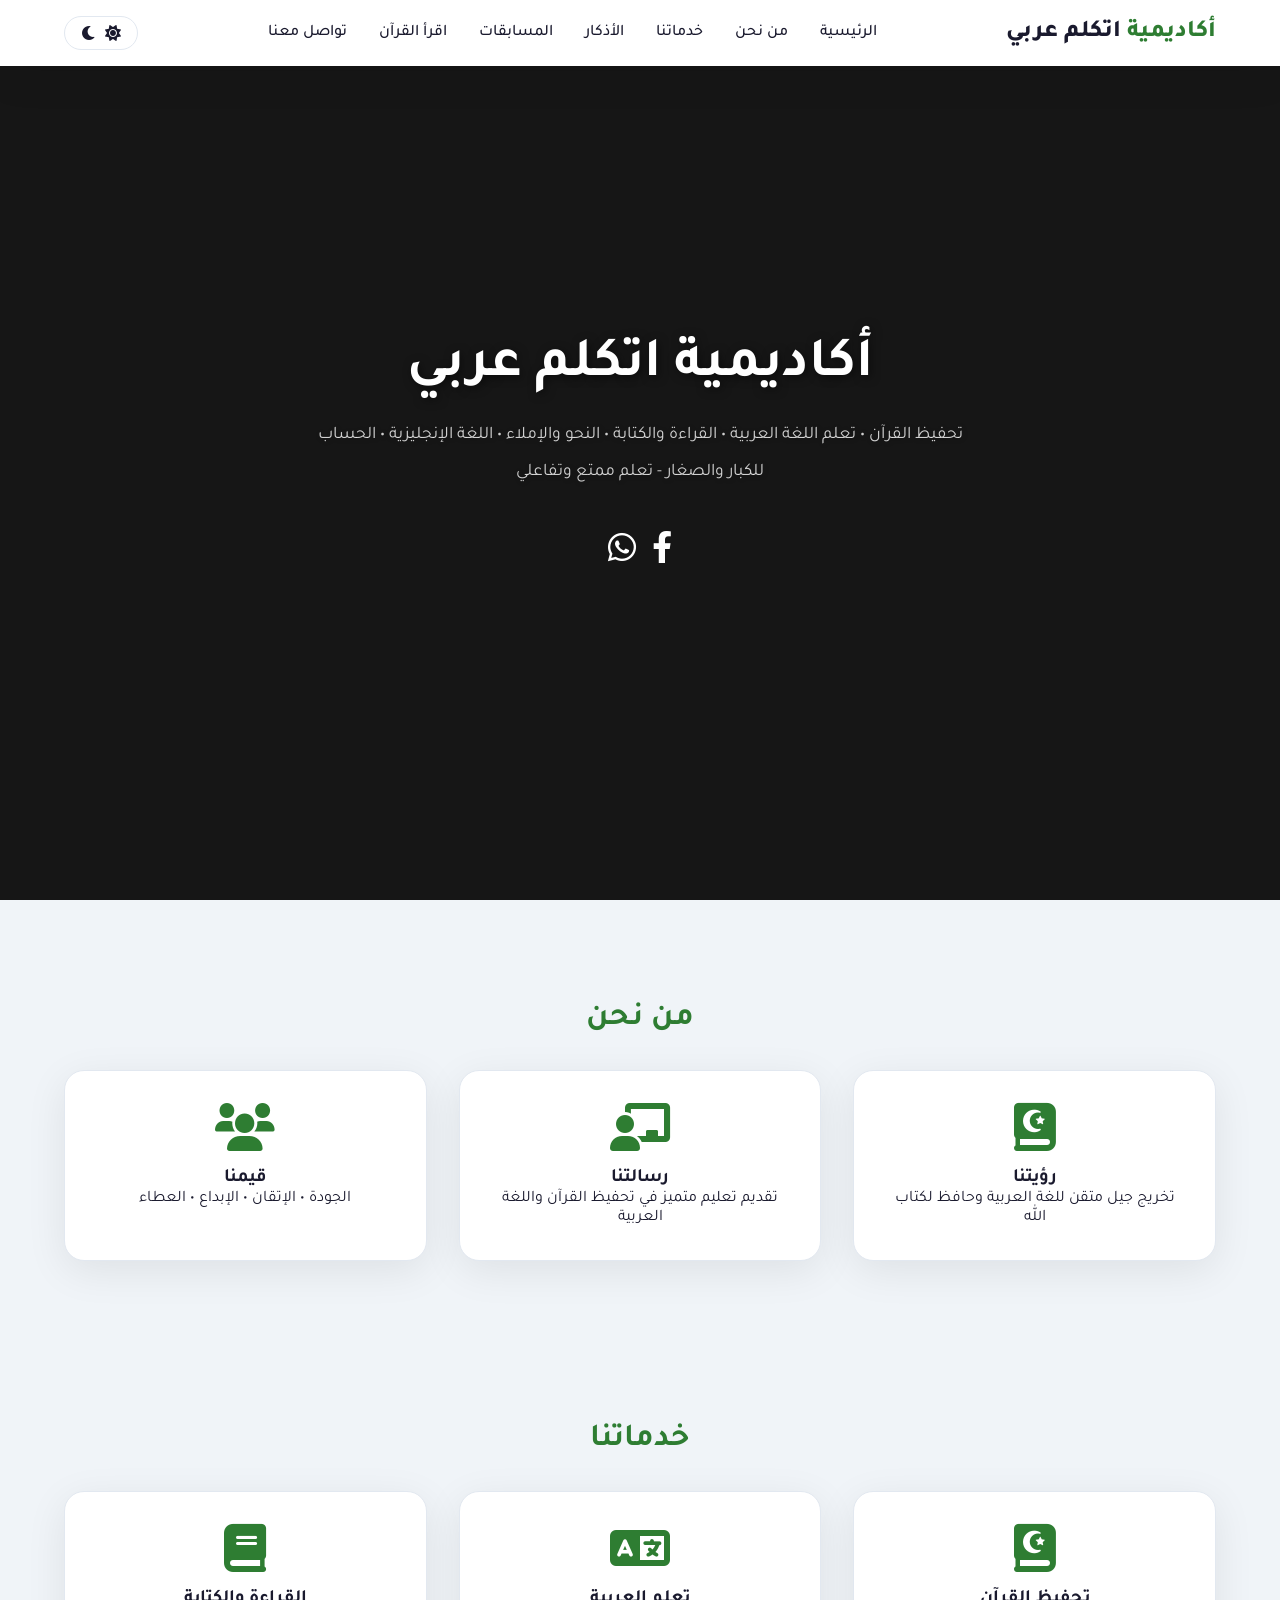
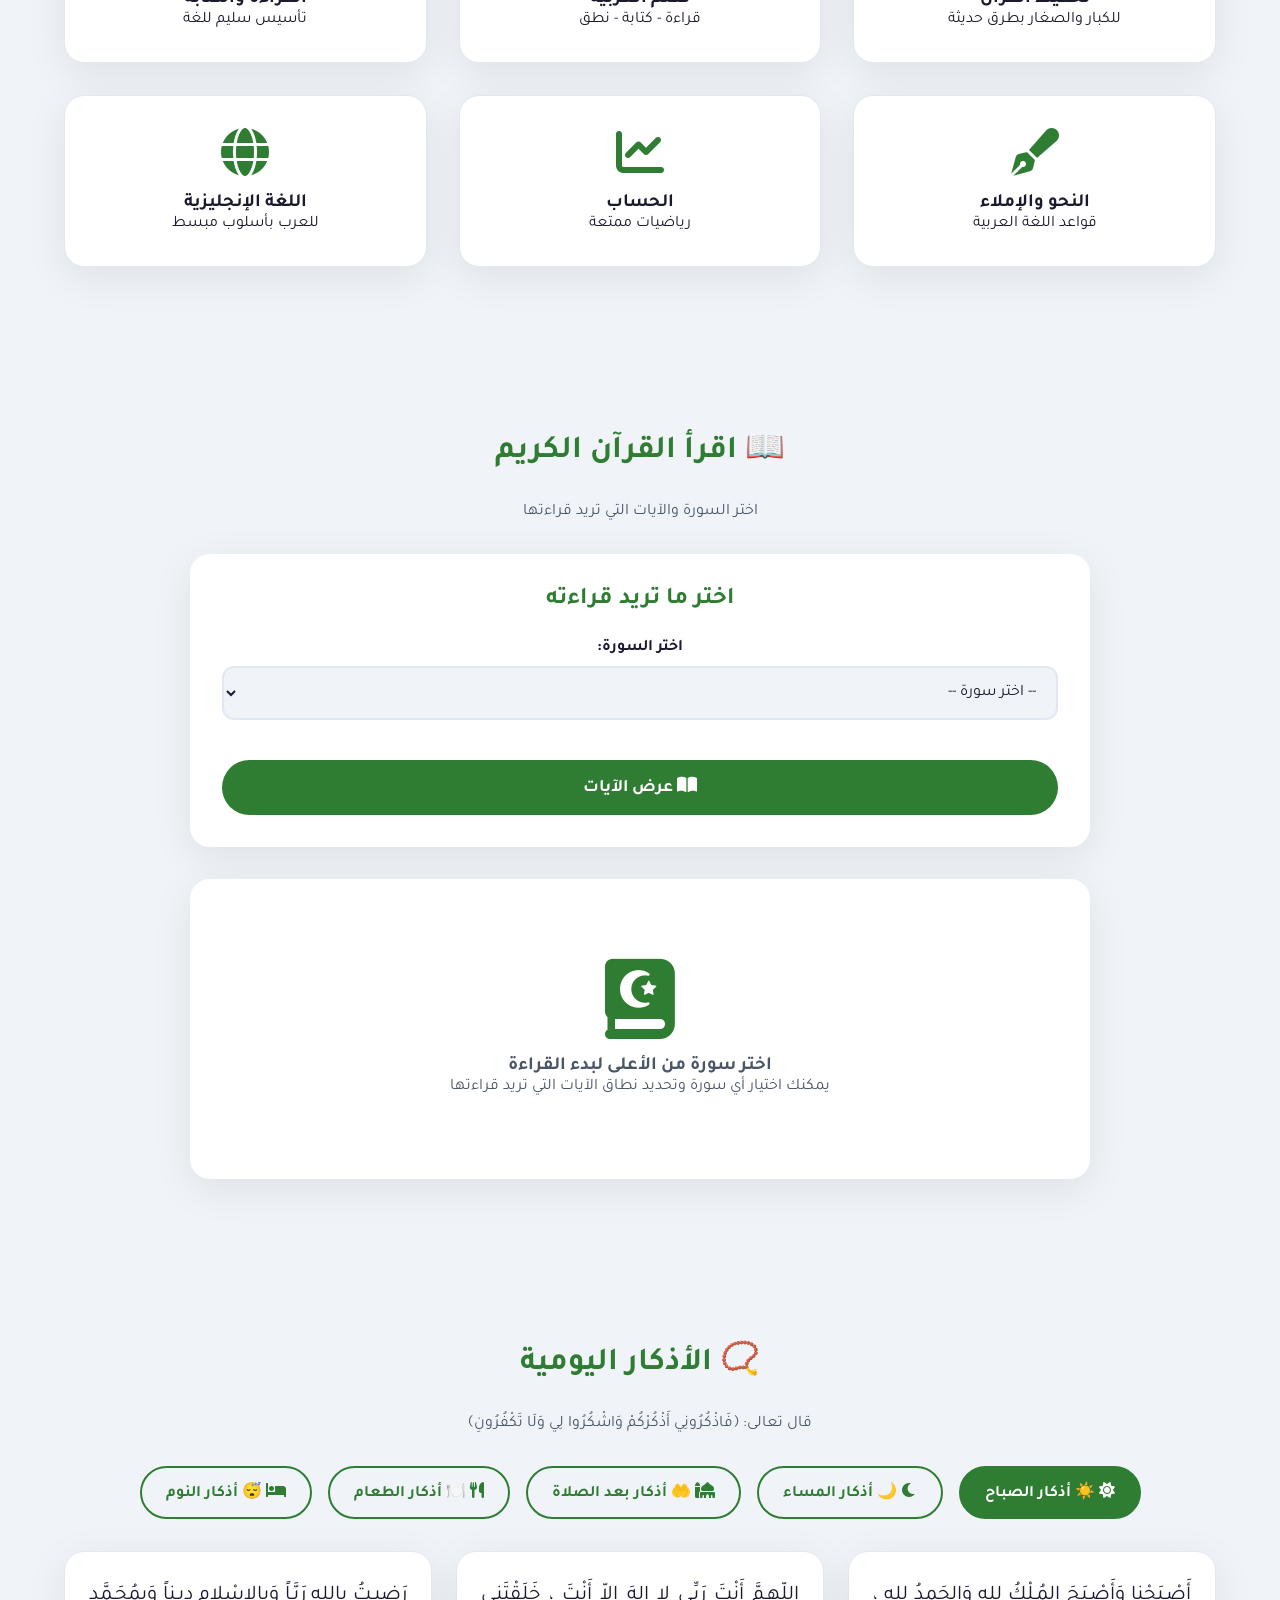
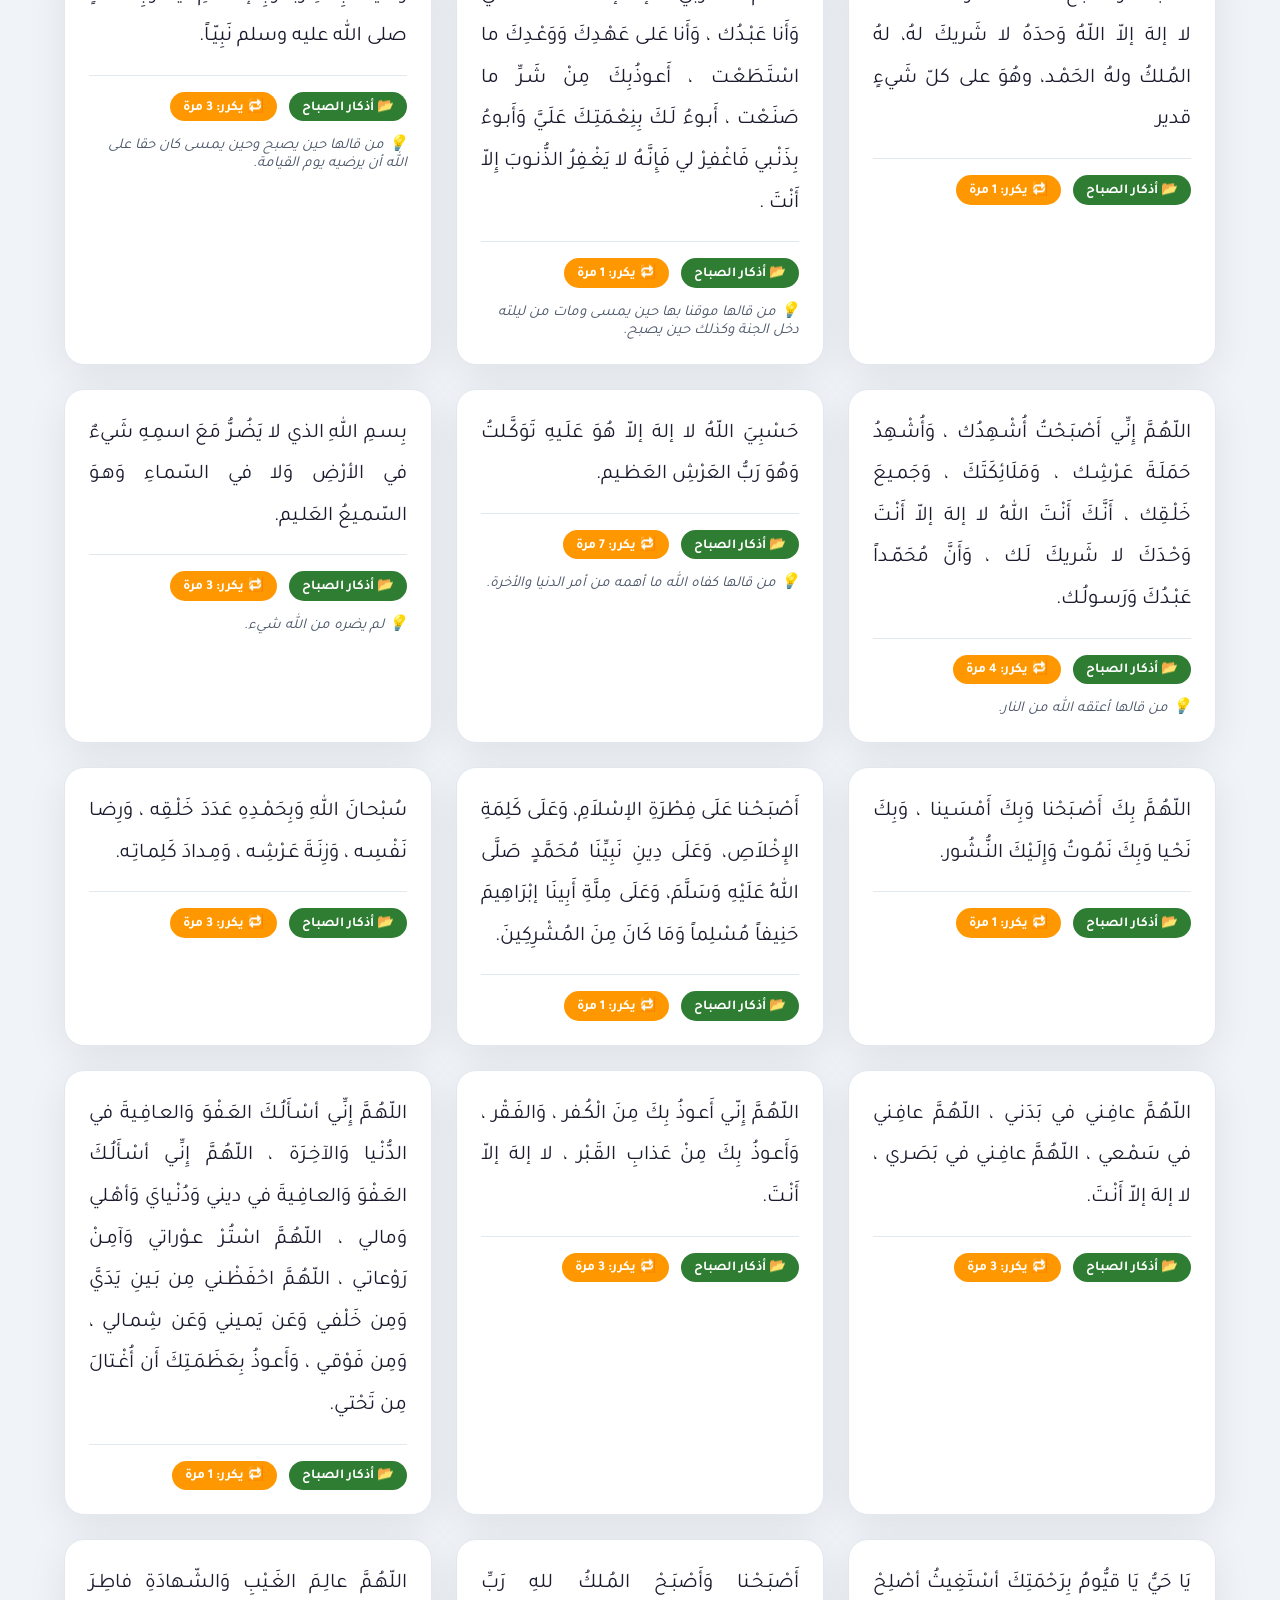
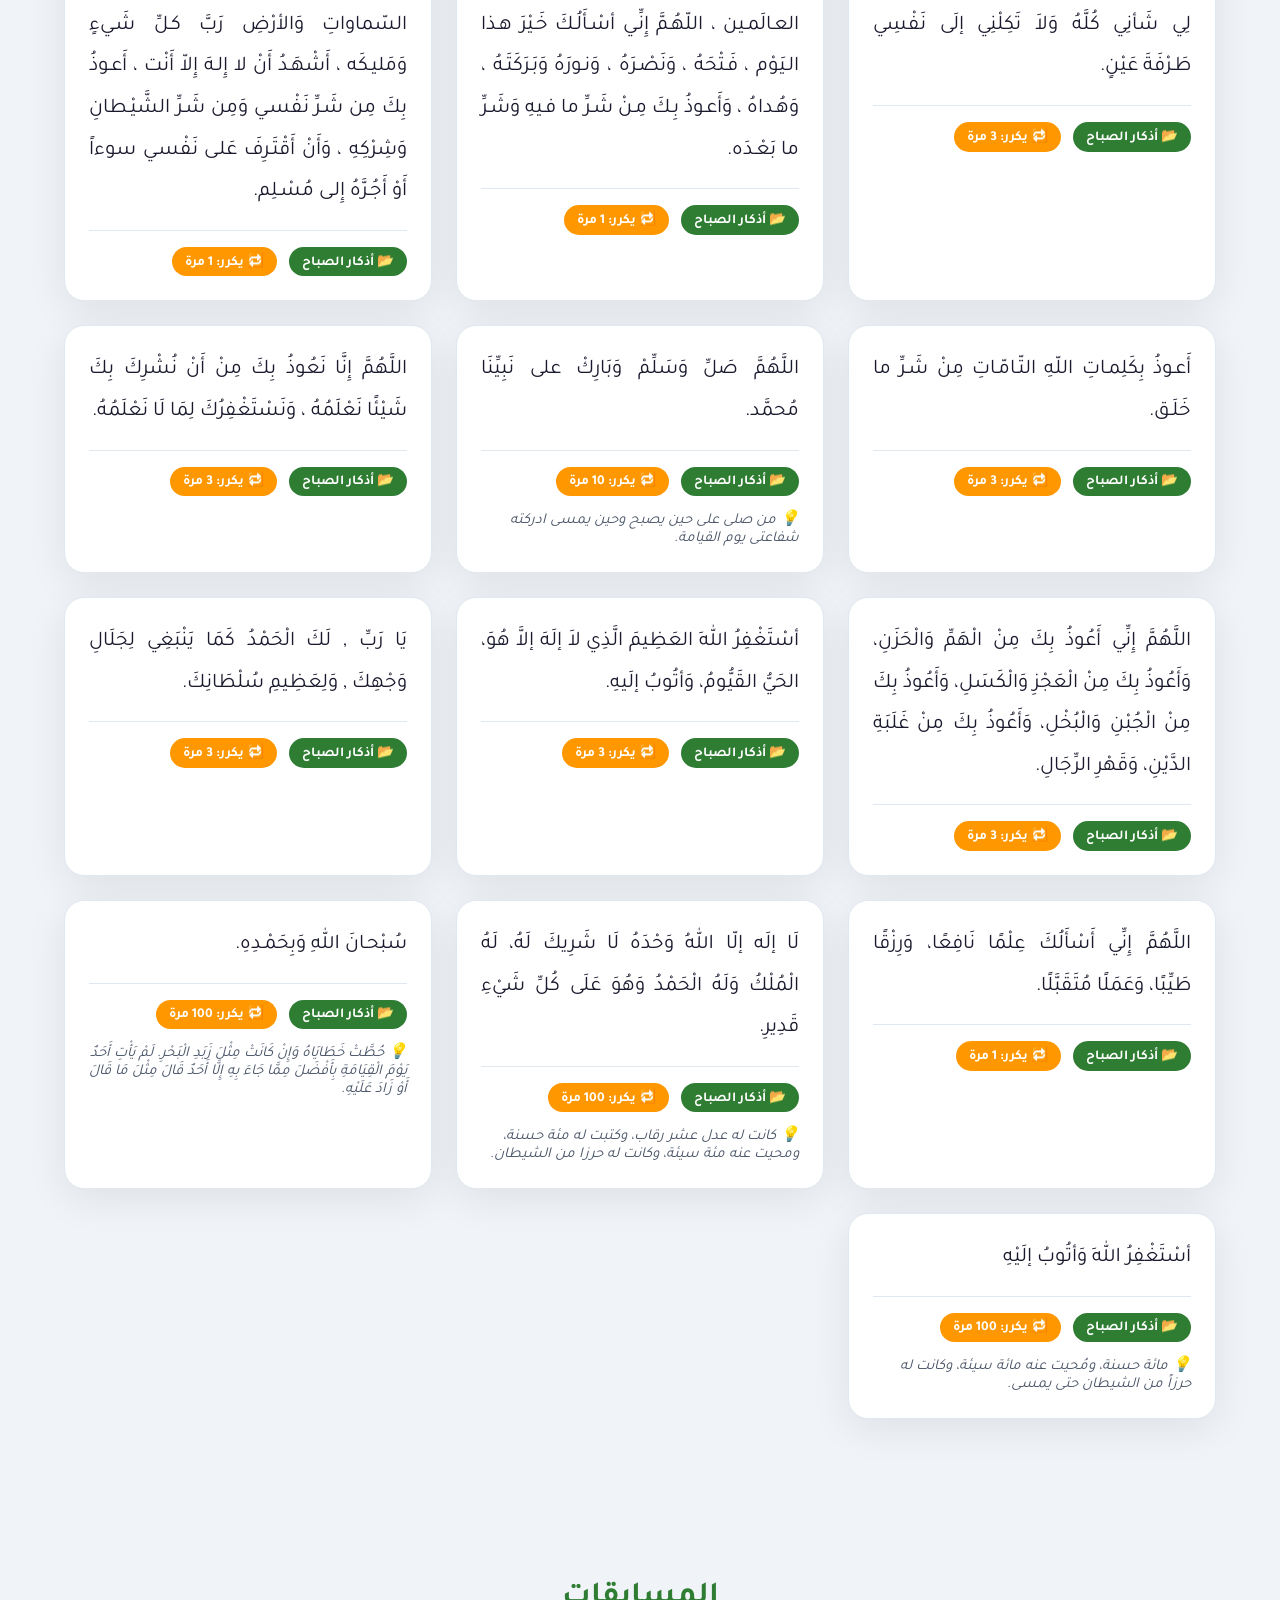
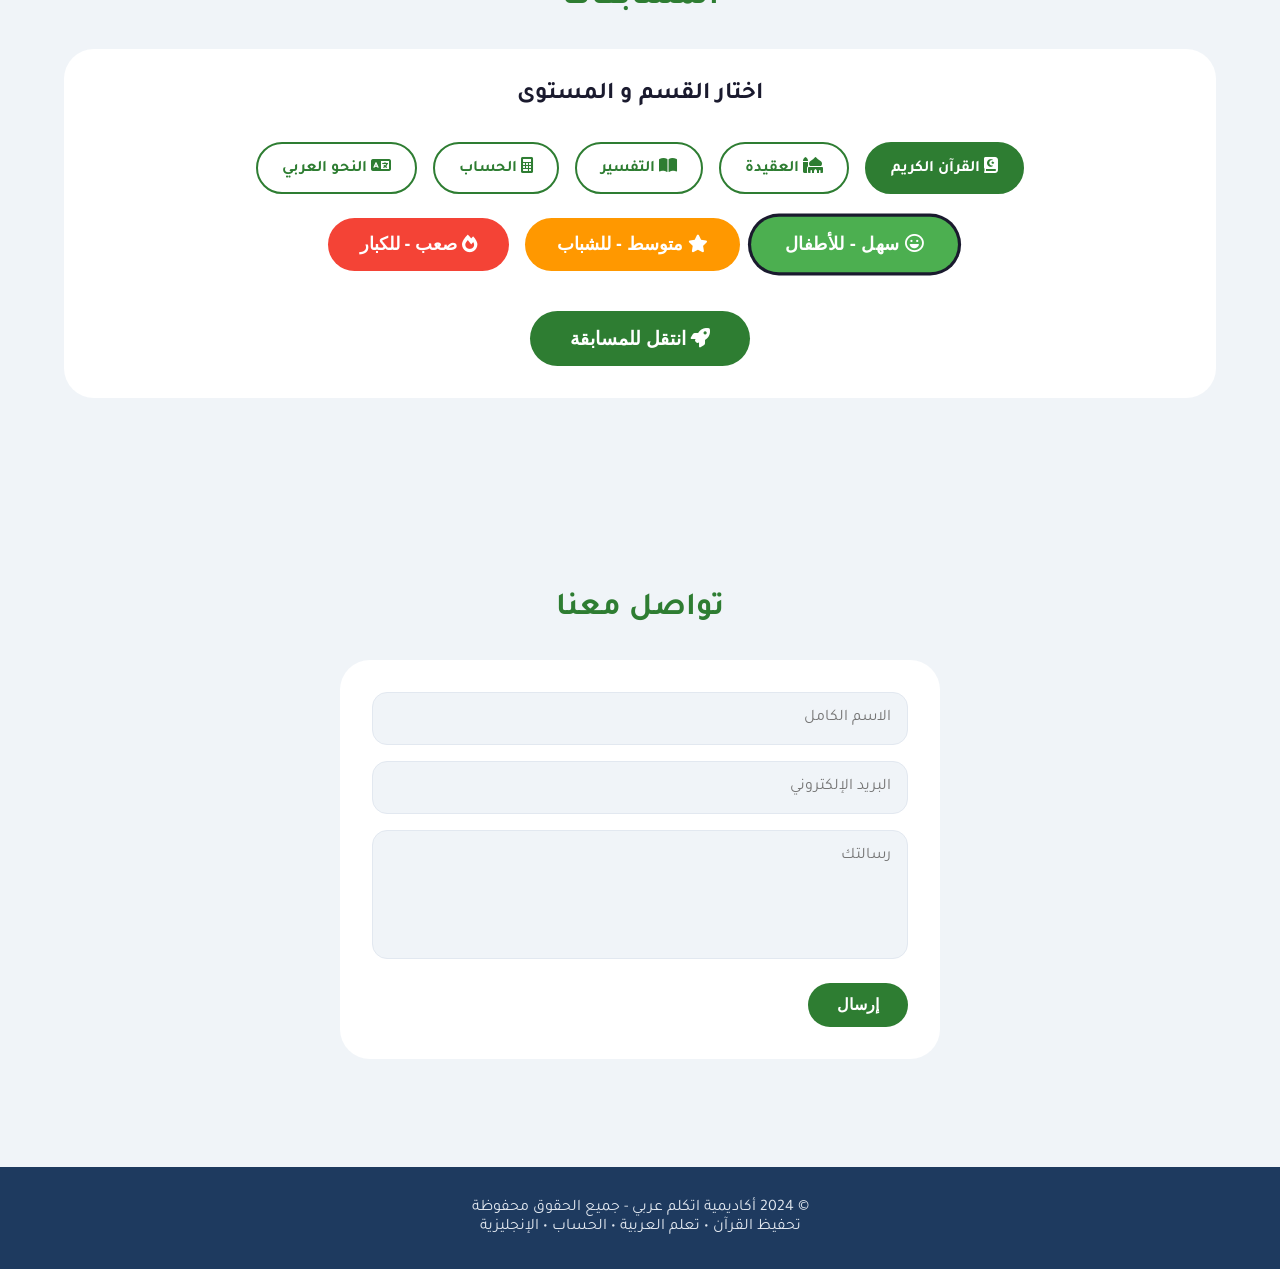
==== index.html @ 28dcf9c2 "new feature in qustions" ====
<!doctype html>
<html lang="ar" dir="rtl">
  <head>
    <meta charset="UTF-8" />
    <meta
      name="viewport"
      content="width=device-width, initial-scale=1.0, viewport-fit=cover"
    />
    <title>أكاديمية اتكلم عربي | تحفيظ القرآن وتعليم اللغة العربية</title>
    <link
      rel="icon"
      type="image/svg+xml"
      href="data:image/svg+xml,%3Csvg xmlns='http://www.w3.org/2000/svg' viewBox='0 0 100 100'%3E%3Crect width='100' height='100' fill='%23FFFFFF'/%3E%3Ctext x='50' y='45' font-family='Arial' font-size='28' fill='%23333' text-anchor='middle' font-weight='bold'%3Eاتكلم%3C/text%3E%3Ctext x='50' y='75' font-family='Arial' font-size='30' fill='%232E7D32' text-anchor='middle' font-weight='bold'%3Eعربي%3C/text%3E%3C/svg%3E"
    />
    <link
      href="https://fonts.googleapis.com/css2?family=Tajawal:wght@300;400;500;700;800&display=swap"
      rel="stylesheet"
    />
    <link
      rel="stylesheet"
      href="https://cdnjs.cloudflare.com/ajax/libs/font-awesome/6.0.0-beta3/css/all.min.css"
    />
    <link rel="stylesheet" href="style.css" />
   
  </head>
  <body class="light-mode">
    <nav class="navbar">
      <div class="nav-container">
        <div class="logo">أكاديمية <span>اتكلم عربي</span></div>
        <div class="menu-icon" id="menuIcon">
          <i class="fas fa-bars"></i>
        </div>
        <ul class="nav-links" id="navLinks">
          <li><a href="#home">الرئيسية</a></li>
          <li><a href="#about">من نحن</a></li>
          <li><a href="#services">خدماتنا</a></li>
          <li><a href="#azkar">الأذكار</a></li>
          <li><a href="#quiz">المسابقات</a></li>
          <li><a href="#quran">اقرأ القرآن</a></li>
          <li><a href="#contact">تواصل معنا</a></li>
        </ul>
        <div class="theme-toggle" id="themeToggle">
          <i class="fas fa-sun"></i>
          <i class="fas fa-moon"></i>
        </div>
      </div>
    </nav>

    <section id="home" class="hero">

      <div class="video-background">
    <video autoplay muted loop playsinline id="heroVideo">
      <source src="quran2.mp4" type="video/mp4" />

    </video>
    <!-- طبقة شفافة فوق الفيديو -->
    <div class="video-overlay"></div>
  </div>
      <div class="hero-content">
        <h1>أكاديمية اتكلم عربي</h1>
        <p class="sub-text">
          تحفيظ القرآن • تعلم اللغة العربية • القراءة والكتابة • النحو والإملاء
          • اللغة الإنجليزية • الحساب
        </p>
        <p style="margin-top: 1rem" class="sub-text">
          للكبار والصغار - تعلم ممتع وتفاعلي
        </p>
        <div class="soc">
          <a href="https://www.facebook.com/SpeakArabicAcademy" target="_blank"
            class="sub-text"><i class="fab fa-facebook-f sub-text"></i
          ></a>
          <a href="https://iwtsp.com/201065110667" target="_blank"
           class="sub-text"><i class="fa-brands fa-whatsapp sub-text"></i></a>
          
        </div>
      </div>
    </section>

    <section id="about">
      <h2 class="section-title">من نحن</h2>
      <div class="about-grid">
        <div class="service-card">
          <i class="fas fa-quran"></i>
          <h3>رؤيتنا</h3>
          <p>تخريج جيل متقن للغة العربية وحافظ لكتاب الله</p>
        </div>
        <div class="service-card">
          <i class="fas fa-chalkboard-user"></i>
          <h3>رسالتنا</h3>
          <p>تقديم تعليم متميز في تحفيظ القرآن واللغة العربية</p>
        </div>
        <div class="service-card">
          <i class="fas fa-users"></i>
          <h3>قيمنا</h3>
          <p>الجودة • الإتقان • الإبداع • العطاء</p>
        </div>
      </div>
    </section>

    <section id="services">
      <h2 class="section-title">خدماتنا</h2>
      <div class="services-grid">
        <div class="service-card">
          <i class="fas fa-quran"></i>
          <h3>تحفيظ القرآن</h3>
          <p>للكبار والصغار بطرق حديثة</p>
        </div>
        <div class="service-card">
          <i class="fas fa-language"></i>
          <h3>تعلم العربية</h3>
          <p>قراءة - كتابة - نطق</p>
        </div>
        <div class="service-card">
          <i class="fas fa-book"></i>
          <h3>القراءة والكتابة</h3>
          <p>تأسيس سليم للغة</p>
        </div>
        <div class="service-card">
          <i class="fas fa-pen-fancy"></i>
          <h3>النحو والإملاء</h3>
          <p>قواعد اللغة العربية</p>
        </div>
        <div class="service-card">
          <i class="fas fa-chart-line"></i>
          <h3>الحساب</h3>
          <p>رياضيات ممتعة</p>
        </div>
        <div class="service-card">
          <i class="fas fa-globe"></i>
          <h3>اللغة الإنجليزية</h3>
          <p>للعرب بأسلوب مبسط</p>
        </div>
      </div>
    </section>
    <!-- ========== قسم اقرأ القرآن ========== -->
<section id="quran">
  <h2 class="section-title">📖 اقرأ القرآن الكريم</h2>
  <p style="text-align: center; color: var(--text-secondary); margin-bottom: 2rem;">
    اختر السورة والآيات التي تريد قراءتها
  </p>
  
  <div class="quran-reader-container" id="quranReader">
    <!-- اختيار السورة -->
    <div class="surah-selector" id="surahSelector"></div>
    
    <!-- عرض الآيات -->
    <div class="quran-display" id="quranDisplay">
      <div class="quran-welcome">
        <i class="fas fa-quran" style="font-size: 5rem; color: #2e7d32; margin-bottom: 1rem;"></i>
        <h3>اختر سورة من الأعلى لبدء القراءة</h3>
        <p>يمكنك اختيار أي سورة وتحديد نطاق الآيات التي تريد قراءتها</p>
      </div>
    </div>
  </div>
</section>

    <!-- ========== قسم الأذكار الجديد ========== -->
    <section id="azkar">
      <h2 class="section-title">📿 الأذكار اليومية</h2>
      <p
        style="
          text-align: center;
          color: var(--text-secondary);
          margin-bottom: 2rem;
        "
      >
        قال تعالى: ﴿فَاذْكُرُونِي أَذْكُرْكُمْ وَاشْكُرُوا لِي وَلَا
        تَكْفُرُونِ﴾
      </p>

      <div class="azkar-categories" id="azkarCategories">
        <button class="azkar-category-btn active" data-category="dailyAdkar">
          ☀️ أذكار الصباح والمساء
        </button>
        <button class="azkar-category-btn" data-category="postSalaah">
          🤲 أذكار بعد الصلاة
        </button>
      </div>

      <div id="azkarLoading" class="azkar-loading">
        <i class="fas fa-spinner fa-spin"></i> جاري تحميل الأذكار...
      </div>
      <div id="azkarError" class="azkar-error" style="display: none"></div>
      <div class="azkar-grid" id="azkarContainer"></div>
    </section>

    <section id="quiz">
      <h2 class="section-title">المسابقات</h2>

      <!-- اختيار المستوى -->
      <div class="level-selector" id="levelSelector">
        <h3>اختار القسم و المستوى</h3>
        <div class="level-buttons">
          <button class="level-btn easy active" data-level="easy">
            <i class="fa-regular fa-face-laugh"></i> سهل - للأطفال
          </button>
          <button class="level-btn medium" data-level="medium">
            <i class="fa-solid fa-star"></i> متوسط - للشباب
          </button>
          <button class="level-btn hard" data-level="hard">
            <i class="fa-solid fa-fire"></i> صعب - للكبار
          </button>
        </div>
        <button class="start-quiz-btn" id="startQuizBtn">
          <i class="fa-solid fa-rocket"></i> انتقل للمسابقة
        </button>
      </div>

      <!-- حاوية المسابقة -->
      <div class="quiz-container" id="quizContainer">
        <div class="quiz-header">
          <h3 id="quizTitle">مسابقة القرآن الكريم</h3>
        </div>
        <div class="progress-bar">
          <div class="progress-fill" id="quizProgress"></div>
        </div>
        <div id="quizQuestion" class="question-text"></div>
        <div class="options" id="quizOptions"></div>
        <div class="quiz-footer">
          <span id="quizCounter">السؤال 1 / 10</span>
          <button class="btn" id="quizNext">التالي</button>
        </div>
        <div id="quizResult" class="result"></div>
        <button
          class="btn"
          id="quizReset"
          style="background: #666; margin-top: 1rem"
        >
          <i class="fa-solid fa-arrow-rotate-left"></i> إعادة المسابقة
        </button>
        <button
          class="btn"
          id="backToLevels"
          style="background: #2196f3; margin-top: 1rem; margin-right: 1rem"
        >
          <i class="fa-solid fa-code-compare"></i> الرئيسية  
        </button>
      </div>
    </section>

    <section id="contact">
      <h2 class="section-title">تواصل معنا</h2>
      <div class="contact-form">
        <form id="contactForm">
          <div class="form-group">
            <input type="text" placeholder="الاسم الكامل" required />
          </div>
          <div class="form-group">
            <input type="email" placeholder="البريد الإلكتروني" required />
          </div>
          <div class="form-group">
            <textarea rows="5" placeholder="رسالتك"></textarea>
          </div>
          <button type="submit" class="btn">إرسال</button>
        </form>
      </div>
    </section>

    <footer>
      <p>© 2024 أكاديمية اتكلم عربي - جميع الحقوق محفوظة</p>
      <p>تحفيظ القرآن • تعلم العربية • الحساب • الإنجليزية</p>
    </footer>
    <script src="azkar-data.js"></script>
    <script src="aqeeda-quiz.js"></script>
    <script src="tafseer-quiz.js"></script>
    <script src="quran-reader.js"></script>
    <script src="math-quiz.js"></script>
    <script src="arabic-quiz.js"></script>
    <script src="quiz.js"></script>
    
    
  </body>
</html>
---- style.css ----
* {
  margin: 0;
  padding: 0;
  box-sizing: border-box;
}

body {
  font-family: "Tajawal", sans-serif;
  transition: all 0.3s ease;
  direction: rtl;
}

body.light-mode {
  --bg-primary: #f0f4f8;
  --bg-secondary: #ffffff;
  --text-primary: #1a1a2e;
  --text-secondary: #4a5568;
  --card-bg: #ffffff;
  --border-color: #e2e8f0;
  --shadow: 0 10px 40px rgba(0, 0, 0, 0.08);
  --nav-bg: #ffffff;
  --footer-bg: #1e3a5f;
  --footer-text: #e2e8f0;
}

body.dark-mode {
  --bg-primary: #0f172a;
  --bg-secondary: #1e293b;
  --text-primary: #f1f5f9;
  --text-secondary: #94a3b8;
  --card-bg: #1e293b;
  --border-color: #334155;
  --shadow: 0 10px 40px rgba(0, 0, 0, 0.3);
  --nav-bg: #0f172a;
  --footer-bg: #020617;
  --footer-text: #94a3b8;
}

body {
  background: var(--bg-primary);
  color: var(--text-primary);
}

.navbar {
  background: var(--nav-bg);
  box-shadow: var(--shadow);
  position: fixed;
  width: 100%;
  top: 0;
  z-index: 1000;
  padding: 1rem 5%;
  transition: all 0.3s;
}

.nav-container {
  display: flex;
  justify-content: space-between;
  align-items: center;
  flex-wrap: wrap;
  max-width: 1400px;
  margin: 0 auto;
}

.logo {
  font-size: 1.5rem;
  font-weight: 800;
  color: #2e7d32;
}

.logo span {
  color: var(--text-primary);
}

.nav-links {
  display: flex;
  gap: 2rem;
  list-style: none;
}

.nav-links a {
  text-decoration: none;
  color: var(--text-primary);
  font-weight: 500;
  transition: 0.3s;
}

.nav-links a:hover {
  color: #2e7d32;
}

.theme-toggle {
  background: var(--card-bg);
  border: 1px solid var(--border-color);
  border-radius: 50px;
  padding: 0.5rem 1rem;
  cursor: pointer;
  display: flex;
  gap: 0.5rem;
}

.menu-icon {
  display: none;
  font-size: 1.5rem;
  cursor: pointer;
}

section {
  padding: 100px 5% 60px;
  max-width: 1400px;
  margin: 0 auto;
}




/* ========== HERO SECTION WITH VIDEO FULL WIDTH ========== */


#home.hero {
  position: relative;
  min-height: 100vh;
  height: 100vh;
  display: flex;
  align-items: center;
  justify-content: center;
  text-align: center;
  overflow: hidden;
  padding: 0;
  margin: 0;
  max-width: 100%;
  width: 100%;
  border-radius: 0;
}

section#home,
#home.hero,
#home {
  padding: 0 !important;
  max-width: 100% !important;
  margin: 0 !important;
  width: 100% !important;
}

/* حاوية الفيديو */
.video-background {
  position: absolute;
  top: 0;
  left: 0;
  width: 100%;
  height: 100%;
  z-index: 0;
}

.video-background video {
  position: absolute;
  top: 50%;
  left: 50%;
  min-width: 100%;
  min-height: 100%;
  width: auto;
  height: auto;
  transform: translate(-50%, -50%);
  object-fit: cover;
}

/* طبقة شفافة فوق الفيديو */
.video-overlay {
  position: absolute;
  top: 0;
  left: 0;
  right: 0;
  bottom: 0;
  width: 100%;
  height: 100%;
  background: rgba(0, 0, 0, 0.91);
  z-index: 0;
}

/* المحتوى النصي فوق الفيديو */
.hero-content {
  position: relative;
  z-index: 1;
  color: white;
  padding: 0 5%;
  width: 100%;
  max-width: 800px;
}

.hero-content h1 {
  font-size: clamp(2rem, 5vw, 3.5rem);
  margin-bottom: 1.5rem;
  text-shadow: 2px 2px 10px rgba(0, 0, 0, 0.5);
  animation: fadeInDown 1s ease;
  color: #ffffff;
}

.hero-content p {
  font-size: clamp(1rem, 2.5vw, 1.3rem);
  color: rgba(255, 255, 255, 0.9);
  max-width: 700px;
  margin: 0 auto 1rem;
  text-shadow: 1px 1px 5px rgba(0, 0, 0, 0.3);
  animation: fadeInUp 1s ease 0.3s both;
}

.hero-content .sub-text {
  font-size: clamp(0.9rem, 2vw, 1.1rem);
  color: rgba(255, 255, 255, 0.8);
  margin-top: 1.5rem;
  animation: fadeInUp 1s ease 0.6s both;
}

/* أنيميشن النص */
@keyframes fadeInDown {
  from {
    opacity: 0;
    transform: translateY(-30px);
  }
  to {
    opacity: 1;
    transform: translateY(0);
  }
}

@keyframes fadeInUp {
  from {
    opacity: 0;
    transform: translateY(30px);
  }
  to {
    opacity: 1;
    transform: translateY(0);
  }
}

.soc {
  margin-top: 1.5rem;
  display: flex;
  justify-content: center;
  align-items: center;
}





.soc a .fa-whatsapp,
.soc a .fa-facebook-f {
  color: white;
  font-size: 2rem;
  margin: 0 0.5rem;
  transition: color 0.3s;
 
}

.soc a .fa-whatsapp:hover {
  color: #25d366;
   transition: color 0.3s;
   text-shadow: 0 0 10px #25d366;
}

.soc a .fa-facebook-f:hover {
  color: blue;
  text-shadow: 0 0 10px blue;
   transition: color 0.3s;
}



.section-title {
  font-size: 2rem;
  margin-bottom: 2rem;
  text-align: center;
  color: #2e7d32;
}

.services-grid,
.about-grid {
  display: grid;
  grid-template-columns: repeat(auto-fit, minmax(280px, 1fr));
  gap: 2rem;
  margin-top: 2rem;
}

.service-card {
  background: var(--card-bg);
  padding: 2rem;
  border-radius: 20px;
  text-align: center;
  transition: 0.3s;
  box-shadow: var(--shadow);
  border: 1px solid var(--border-color);
}

.service-card:hover {
  transform: translateY(-10px);
}

.service-card i {
  font-size: 3rem;
  color: #2e7d32;
  margin-bottom: 1rem;
}

/* مستوى الاختيار */
.level-selector {
  background: var(--card-bg);
  border-radius: 30px;
  padding: 2rem;
  text-align: center;
  margin-bottom: 2rem;
}

.level-selector h3{
  font-size: 1.5rem;
  padding-bottom: 2rem;
  color: var(--text-primary);
}

.level-buttons {
  display: flex;
  justify-content: center;
  gap: 1rem;
  flex-wrap: wrap;
  margin: 1.5rem 0;
}

.level-btn {
  padding: 1rem 2rem;
  font-size: 1.1rem;
  border: none;
  border-radius: 50px;
  cursor: pointer;
  font-weight: bold;
  transition: 0.3s;
}

.level-btn.easy { background: #4caf50; color: white; }
.level-btn.medium { background: #ff9800; color: white; }
.level-btn.hard { background: #f44336; color: white; }
.level-btn.active { transform: scale(1.05); box-shadow: 0 0 0 3px var(--text-primary); }
.level-btn:hover { transform: scale(1.05); }

.start-quiz-btn {
  background: #2e7d32;
  color: white;
  padding: 1rem 2.5rem;
  font-size: 1.2rem;
  border: none;
  border-radius: 50px;
  cursor: pointer;
  font-weight: bold;
  margin-top: 1rem;
}

.quiz-container {
  background: var(--card-bg);
  border-radius: 30px;
  padding: 2rem;
  box-shadow: var(--shadow);
  border: 1px solid var(--border-color);
  display: none;
}

.quiz-container.active { display: block; }

.progress-bar {
  width: 100%;
  height: 12px;
  background: var(--border-color);
  border-radius: 10px;
  overflow: hidden;
  margin: 1rem 0;
}

.progress-fill {
  height: 100%;
  background: #2e7d32;
  transition: width 0.3s;
  border-radius: 10px;
}

.question-text {
  font-size: 1.2rem;
  margin: 1.5rem 0;
  font-weight: 500;
}

.options {
  display: flex;
  flex-direction: column;
  gap: 0.8rem;
  margin: 1.5rem 0;
}

.option {
  background: var(--bg-primary);
  padding: 1rem;
  border-radius: 15px;
  cursor: pointer;
  transition: 0.3s;
  border: 1px solid var(--border-color);
}

.option:hover { transform: scale(1.02); }

.option.correct-highlight {
  background: #4caf50 !important;
  color: white;
  border-color: #2e7d32;
}

.option.wrong-highlight {
  background: #f44336 !important;
  color: white;
  border-color: #d32f2f;
}

.quiz-footer {
  display: flex;
  justify-content: space-between;
  margin-top: 1.5rem;
}

.btn {
  background: #2e7d32;
  color: white;
  border: none;
  padding: 0.8rem 1.8rem;
  border-radius: 50px;
  cursor: pointer;
  font-weight: bold;
  font-size: 1rem;
  transition: 0.3s;
}

.btn:hover { background: #1b5e20; transform: scale(1.05); }
.btn:disabled { opacity: 0.5; cursor: not-allowed; }

.result {
  margin-top: 1rem;
  padding: 1rem;
  border-radius: 15px;
  text-align: center;
  font-weight: bold;
}

.contact-form {
  max-width: 600px;
  margin: 0 auto;
  background: var(--card-bg);
  padding: 2rem;
  border-radius: 30px;
}

.form-group { margin-bottom: 1rem; }

input,
textarea {
  width: 100%;
  padding: 1rem;
  border: 1px solid var(--border-color);
  border-radius: 15px;
  background: var(--bg-primary);
  color: var(--text-primary);
  font-family: inherit;
  font-size: 1rem;
  resize: none;
}

footer {
  background: var(--footer-bg);
  color: var(--footer-text);
  text-align: center;
  padding: 2rem;
  margin-top: 3rem;
}

/* أسلوب قسم الأذكار */
.azkar-categories {
  display: flex;
  justify-content: center;
  gap: 1rem;
  flex-wrap: wrap;
  margin-bottom: 2rem;
}

.azkar-category-btn {
  padding: 0.8rem 1.5rem;
  border: 2px solid #2e7d32;
  background: transparent;
  color: #2e7d32;
  border-radius: 50px;
  cursor: pointer;
  font-weight: bold;
  font-family: "Tajawal", sans-serif;
  font-size: 1rem;
  transition: all 0.3s;
}

.azkar-category-btn:hover,
.azkar-category-btn.active {
  background: #2e7d32;
  color: white;
}

.azkar-grid {
  display: grid;
  grid-template-columns: repeat(auto-fit, minmax(300px, 1fr));
  gap: 1.5rem;
  margin-top: 2rem;
}

.azkar-card {
  background: var(--card-bg);
  padding: 1.5rem;
  border-radius: 20px;
  box-shadow: var(--shadow);
  border: 1px solid var(--border-color);
  transition: all 0.3s;
}

.azkar-card:hover { transform: translateY(-5px); }

.azkar-text {
  font-size: 1.3rem;
  line-height: 2;
  color: var(--text-primary);
  margin-bottom: 1rem;
  text-align: justify;
}

.azkar-meta {
  display: flex;
  flex-wrap: wrap;
  gap: 0.8rem;
  margin-top: 1rem;
  padding-top: 1rem;
  border-top: 1px solid var(--border-color);
}

.azkar-badge {
  background: #2e7d32;
  color: white;
  padding: 0.3rem 0.8rem;
  border-radius: 50px;
  font-size: 0.85rem;
  font-weight: bold;
}

.azkar-count {
  background: #ff9800;
  color: white;
  padding: 0.3rem 0.8rem;
  border-radius: 50px;
  font-size: 0.85rem;
  font-weight: bold;
}

.azkar-reference {
  background: #2196f3;
  color: white;
  padding: 0.3rem 0.8rem;
  border-radius: 50px;
  font-size: 0.85rem;
  font-weight: bold;
}

.azkar-benefit {
  color: var(--text-secondary);
  font-size: 0.95rem;
  margin-top: 0.8rem;
  font-style: italic;
}

.azkar-loading {
  text-align: center;
  padding: 2rem;
  color: var(--text-secondary);
}

.azkar-error {
  text-align: center;
  padding: 2rem;
  color: #f44336;
}

/* أسلوب اختيار نوع المسابقة */
.quiz-category-selector {
  text-align: center;
  margin-bottom: 1.5rem;
  display: flex;
  justify-content: center;
  gap: 1rem;
  flex-wrap: wrap;
}

.category-select-btn {
  padding: 0.8rem 1.5rem;
  border: 2px solid #2e7d32;
  background: transparent;
  color: #2e7d32;
  border-radius: 50px;
  cursor: pointer;
  font-weight: bold;
  font-family: "Tajawal", sans-serif;
  font-size: 1rem;
  transition: all 0.3s;
}

.category-select-btn:hover {
  background: #2e7d32;
  color: white;
}


/* ========== Quran Reader Styles ========== */
.quran-reader-container {
  max-width: 900px;
  margin: 0 auto;
}

.surah-selector {
  background: var(--card-bg);
  padding: 2rem;
  border-radius: 20px;
  box-shadow: var(--shadow);
  margin-bottom: 2rem;
  text-align: center;
}

.surah-selector h3 {
  font-size: 1.5rem;
  margin-bottom: 1.5rem;
  color: #2e7d32;
}

.selector-form {
  display: flex;
  flex-direction: column;
  gap: 1.5rem;
}

.form-group label {
  display: block;
  font-weight: bold;
  margin-bottom: 0.5rem;
  color: var(--text-primary);
}

.quran-select {
  width: 100%;
  padding: 1rem;
  border: 2px solid var(--border-color);
  border-radius: 12px;
  font-size: 1rem;
  font-family: "Tajawal", sans-serif;
  background: var(--bg-primary);
  color: var(--text-primary);
}

.range-inputs {
  display: flex;
  align-items: center;
  gap: 1rem;
  justify-content: center;
}

.range-inputs input {
  width: 100px;
  padding: 0.8rem;
  border: 2px solid var(--border-color);
  border-radius: 12px;
  text-align: center;
  font-size: 1rem;
  font-family: "Tajawal", sans-serif;
  background: var(--bg-primary);
  color: var(--text-primary);
}

#rangeInfo {
  display: block;
  color: var(--text-secondary);
  font-size: 0.85rem;
  margin-top: 0.3rem;
}

.load-quran-btn {
  background: #2e7d32;
  color: white;
  border: none;
  padding: 1rem 2rem;
  border-radius: 50px;
  font-size: 1.1rem;
  font-weight: bold;
  cursor: pointer;
  transition: all 0.3s;
  font-family: "Tajawal", sans-serif;
}

.load-quran-btn:hover {
  background: #1b5e20;
  transform: translateY(-2px);
}

/* عرض الآيات */
.quran-display {
  background: var(--card-bg);
  padding: 2rem;
  border-radius: 20px;
  box-shadow: var(--shadow);
  min-height: 300px;
}

.quran-welcome {
  text-align: center;
  padding: 3rem;
  color: var(--text-secondary);
}

.quran-surah-header {
  text-align: center;
  margin-bottom: 2rem;
  padding-bottom: 1.5rem;
  border-bottom: 2px solid #2e7d32;
}

.quran-surah-header h2 {
  font-size: 2rem;
  color: #2e7d32;
  margin-bottom: 0.5rem;
}

.basmala {
  font-size: 1.5rem;
  color: var(--text-primary);
  margin-top: 1.5rem;
  font-family: "Traditional Arabic", "Uthmanic", serif;
}

.ayah-card {
  display: flex;
  gap: 1.5rem;
  padding: 1.5rem;
  border-bottom: 1px solid var(--border-color);
  align-items: flex-start;
}

.ayah-card:last-child {
  border-bottom: none;
}

.ayah-number {
  background: #2e7d32;
  color: white;
  width: 35px;
  height: 35px;
  border-radius: 50%;
  display: flex;
  align-items: center;
  justify-content: center;
  font-weight: bold;
  flex-shrink: 0;
}

.ayah-arabic {
  font-size: 1.4rem;
  line-height: 2.5;
  color: var(--text-primary);
  text-align: right;
  font-family: "Traditional Arabic", "Uthmanic", serif;
}

.ayah-english {
  font-size: 0.9rem;
  color: var(--text-secondary);
  margin-top: 0.5rem;
  font-style: italic;
}

.quran-loading,
.quran-error {
  text-align: center;
  padding: 3rem;
  color: var(--text-secondary);
}

.quran-loading i,
.quran-error i {
  font-size: 3rem;
  margin-bottom: 1rem;
}

.retry-btn {
  background: #f44336;
  color: white;
  border: none;
  padding: 0.8rem 2rem;
  border-radius: 50px;
  cursor: pointer;
  margin-top: 1rem;
  font-family: "Tajawal", sans-serif;
  font-size: 1rem;
}

/* ========== Font Controls Styles ========== */
.font-controls {
  display: flex;
  align-items: center;
  justify-content: center;
  gap: 2rem;
  padding: 1.5rem;
  margin: 1rem 0 2rem;
  background: var(--bg-primary);
  border-radius: 15px;
  flex-wrap: wrap;
  border: 1px solid var(--border-color);
}

.font-control-group {
  display: flex;
  align-items: center;
  gap: 0.8rem;
}

.font-label {
  font-weight: bold;
  color: var(--text-primary);
  font-size: 0.9rem;
  white-space: nowrap;
}

.font-buttons {
  display: flex;
  align-items: center;
  gap: 0.5rem;
}

.font-btn {
  width: 35px;
  height: 35px;
  border-radius: 50%;
  border: 2px solid #2e7d32;
  background: transparent;
  color: #2e7d32;
  cursor: pointer;
  display: flex;
  align-items: center;
  justify-content: center;
  transition: all 0.3s;
  font-size: 14px;
}

.font-btn:hover {
  background: #2e7d32;
  color: white;
  transform: scale(1.1);
}

.font-btn:active {
  transform: scale(0.95);
}

.font-size-display {
  min-width: 60px;
  text-align: center;
  font-weight: bold;
  color: var(--text-primary);
  background: var(--card-bg);
  padding: 0.4rem 0.8rem;
  border-radius: 20px;
  font-size: 0.85rem;
}

.reset-font-btn {
  background: #f44336;
  color: white;
  border: none;
  padding: 0.6rem 1.2rem;
  border-radius: 50px;
  cursor: pointer;
  font-family: "Tajawal", sans-serif;
  font-size: 0.85rem;
  font-weight: bold;
  transition: all 0.3s;
  display: flex;
  align-items: center;
  gap: 0.5rem;
}

.reset-font-btn:hover {
  background: #d32f2f;
  transform: translateY(-2px);
  box-shadow: 0 5px 15px rgba(244, 67, 54, 0.3);
}

/* تحديث تنسيق الآيات */
.ayah-text-wrapper {
  flex: 1;
}

.ayah-arabic {
  font-size: 1.4rem;
  line-height: 2.5;
  color: var(--text-primary);
  text-align: right;
  font-family: "Traditional Arabic", "Uthmanic", serif;
  transition: font-size 0.3s ease;
}

.ayah-english {
  font-size: 0.9rem;
  color: var(--text-secondary);
  margin-top: 0.5rem;
  font-style: italic;
  transition: font-size 0.3s ease;
}

/* تحديث بطاقة الآية */
.ayah-card {
  display: flex;
  gap: 1.5rem;
  padding: 1.5rem;
  border-bottom: 1px solid var(--border-color);
  align-items: flex-start;
  transition: all 0.3s;
}

.ayah-card:hover {
  background: var(--bg-primary);
  border-radius: 10px;
}

.ayah-card:last-child {
  border-bottom: none;
}

.ayah-number {
  background: #2e7d32;
  color: white;
  min-width: 35px;
  height: 35px;
  border-radius: 50%;
  display: flex;
  align-items: center;
  justify-content: center;
  font-weight: bold;
  flex-shrink: 0;
  font-size: 0.9rem;
}

/* ========== Math Operation Selector ========== */
.math-operation-selector {
  text-align: center;
  margin-bottom: 1.5rem;
  display: flex;
  justify-content: center;
  gap: 0.8rem;
  flex-wrap: wrap;
  padding: 1rem;
  background: var(--bg-primary);
  border-radius: 15px;
  border: 1px solid var(--border-color);
}

.operation-select-btn {
  padding: 0.7rem 1.2rem;
  border: 2px solid #2e7d32;
  background: transparent;
  color: #2e7d32;
  border-radius: 50px;
  cursor: pointer;
  font-weight: bold;
  font-family: 'Tajawal', sans-serif;
  font-size: 0.95rem;
  transition: all 0.3s;
}

.operation-select-btn:hover {
  background: #e8f5e9;
  transform: translateY(-2px);
}

.operation-select-btn i {
  margin-left: 5px;
}

/* تنسيق النتيجة الرياضية */
.math-answer {
  font-size: 2rem;
  font-weight: bold;
  color: #2e7d32;
  text-align: center;
  margin: 1rem 0;
}

/* أيقونة النحو العربي */
.category-select-btn .fa-language {
  color: inherit;
}

/* ========== Responsive ========== */
@media (max-width: 768px) {
  .font-controls {
    flex-direction: column;
    gap: 1rem;
    padding: 1rem;
  }
  
  .font-control-group {
    width: 100%;
    justify-content: space-between;
  }
  
  .reset-font-btn {
    width: 100%;
    justify-content: center;
  }
  
  .ayah-card {
    flex-direction: column;
    gap: 0.5rem;
    text-align: right;
  }
  
  .ayah-number {
    align-self: flex-end;
  }
}

@media (max-width: 768px) {
  .nav-links {
    display: none;
    width: 100%;
    flex-direction: column;
    text-align: center;
    padding: 1rem 0;
  }
   .video-overlay {
    width: 100%;
    height: 100%;
  }
    section#home,
  #home.hero,
  #home {
    padding: 0 !important;
    max-width: 100% !important;
    width: 100% !important;
  }
  .hero-content h1 {
    font-size: 2.5rem;
  }
  .hero-content p {
    font-size: 1.1rem;
  }
  .nav-links.active { display: flex; }
  .menu-icon { display: block; }
  .hero h1 { font-size: 2rem; }
  .section-title { font-size: 1.5rem; }
  .azkar-grid { grid-template-columns: 1fr; }
}

@media (max-width: 480px) {
  .hero-content h1 {
    font-size: 2rem;
  }
  .hero-content p {
    font-size: 1rem;
  }

    section#home,
  #home.hero,
  #home {
    padding: 0 !important;
    max-width: 100% !important;
    width: 100% !important;
  }
   .video-overlay {
    width: 100%;
    height: 100%;
  }
}
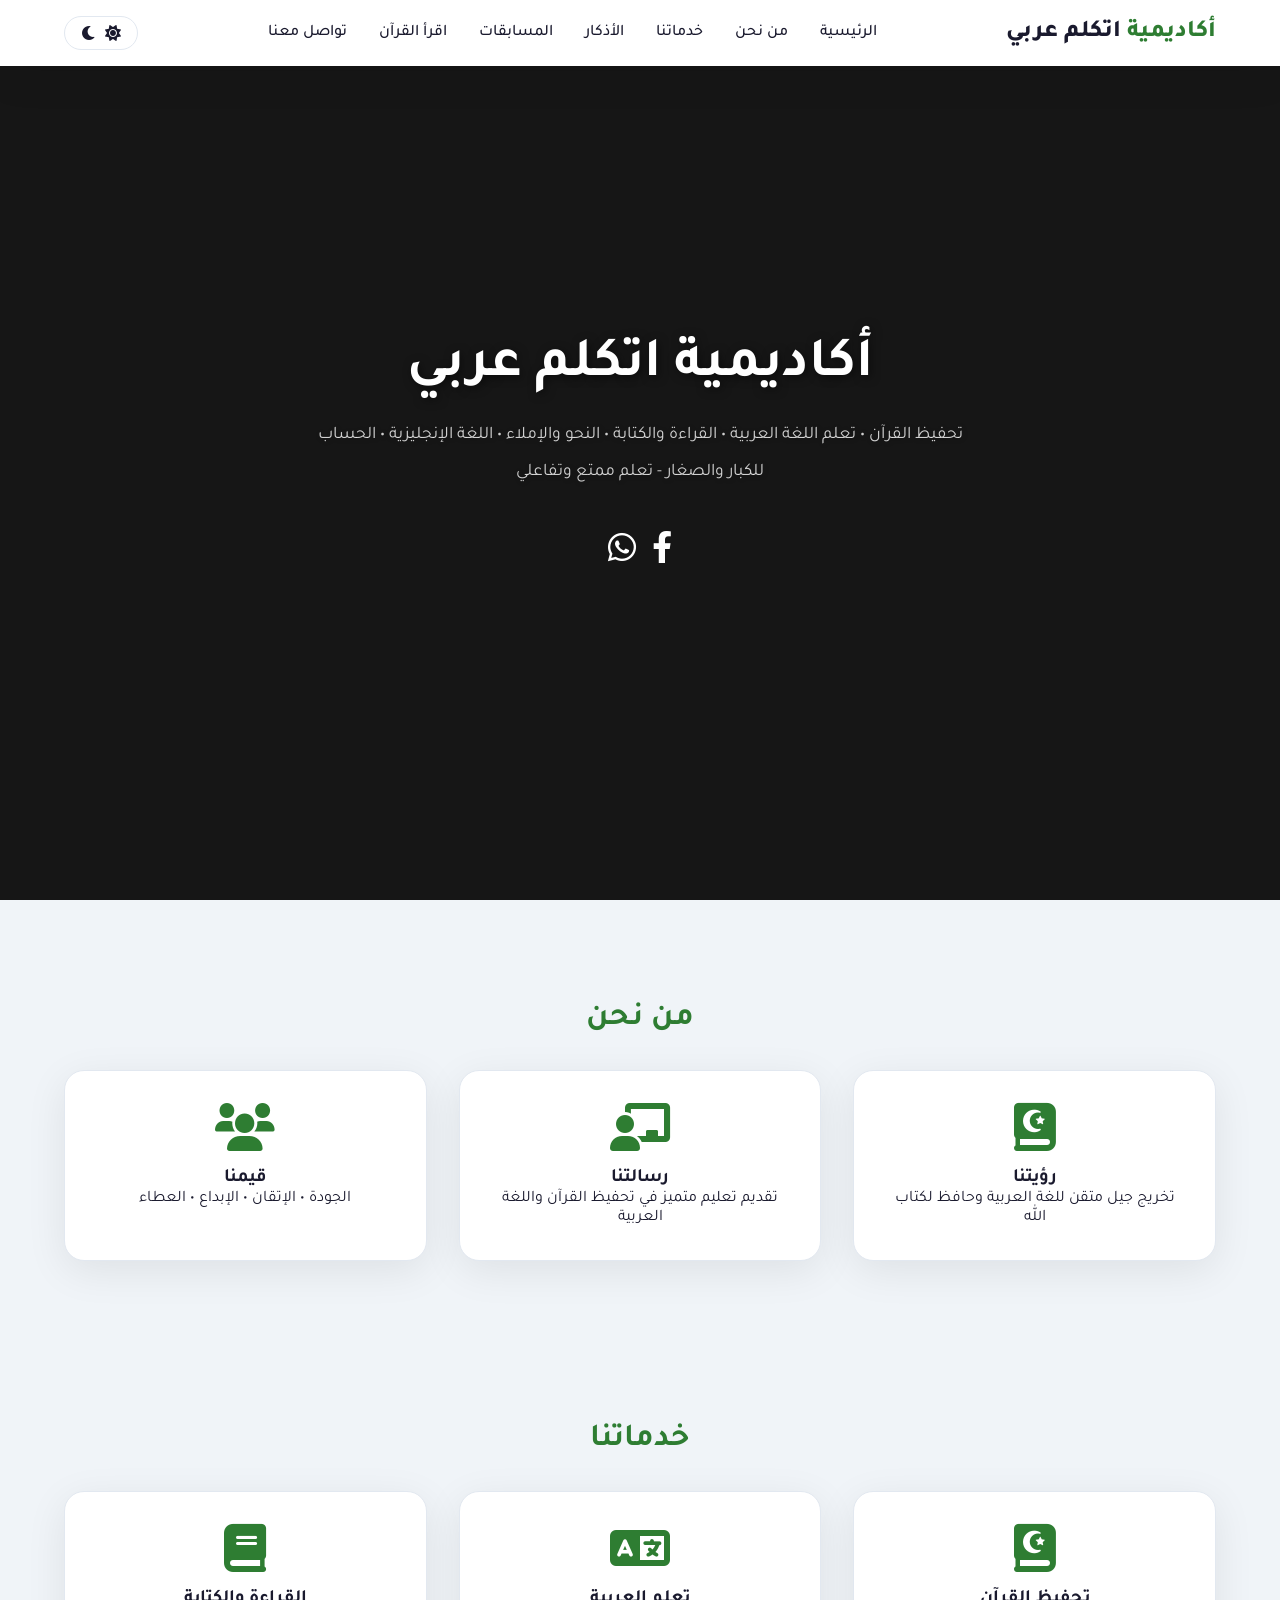
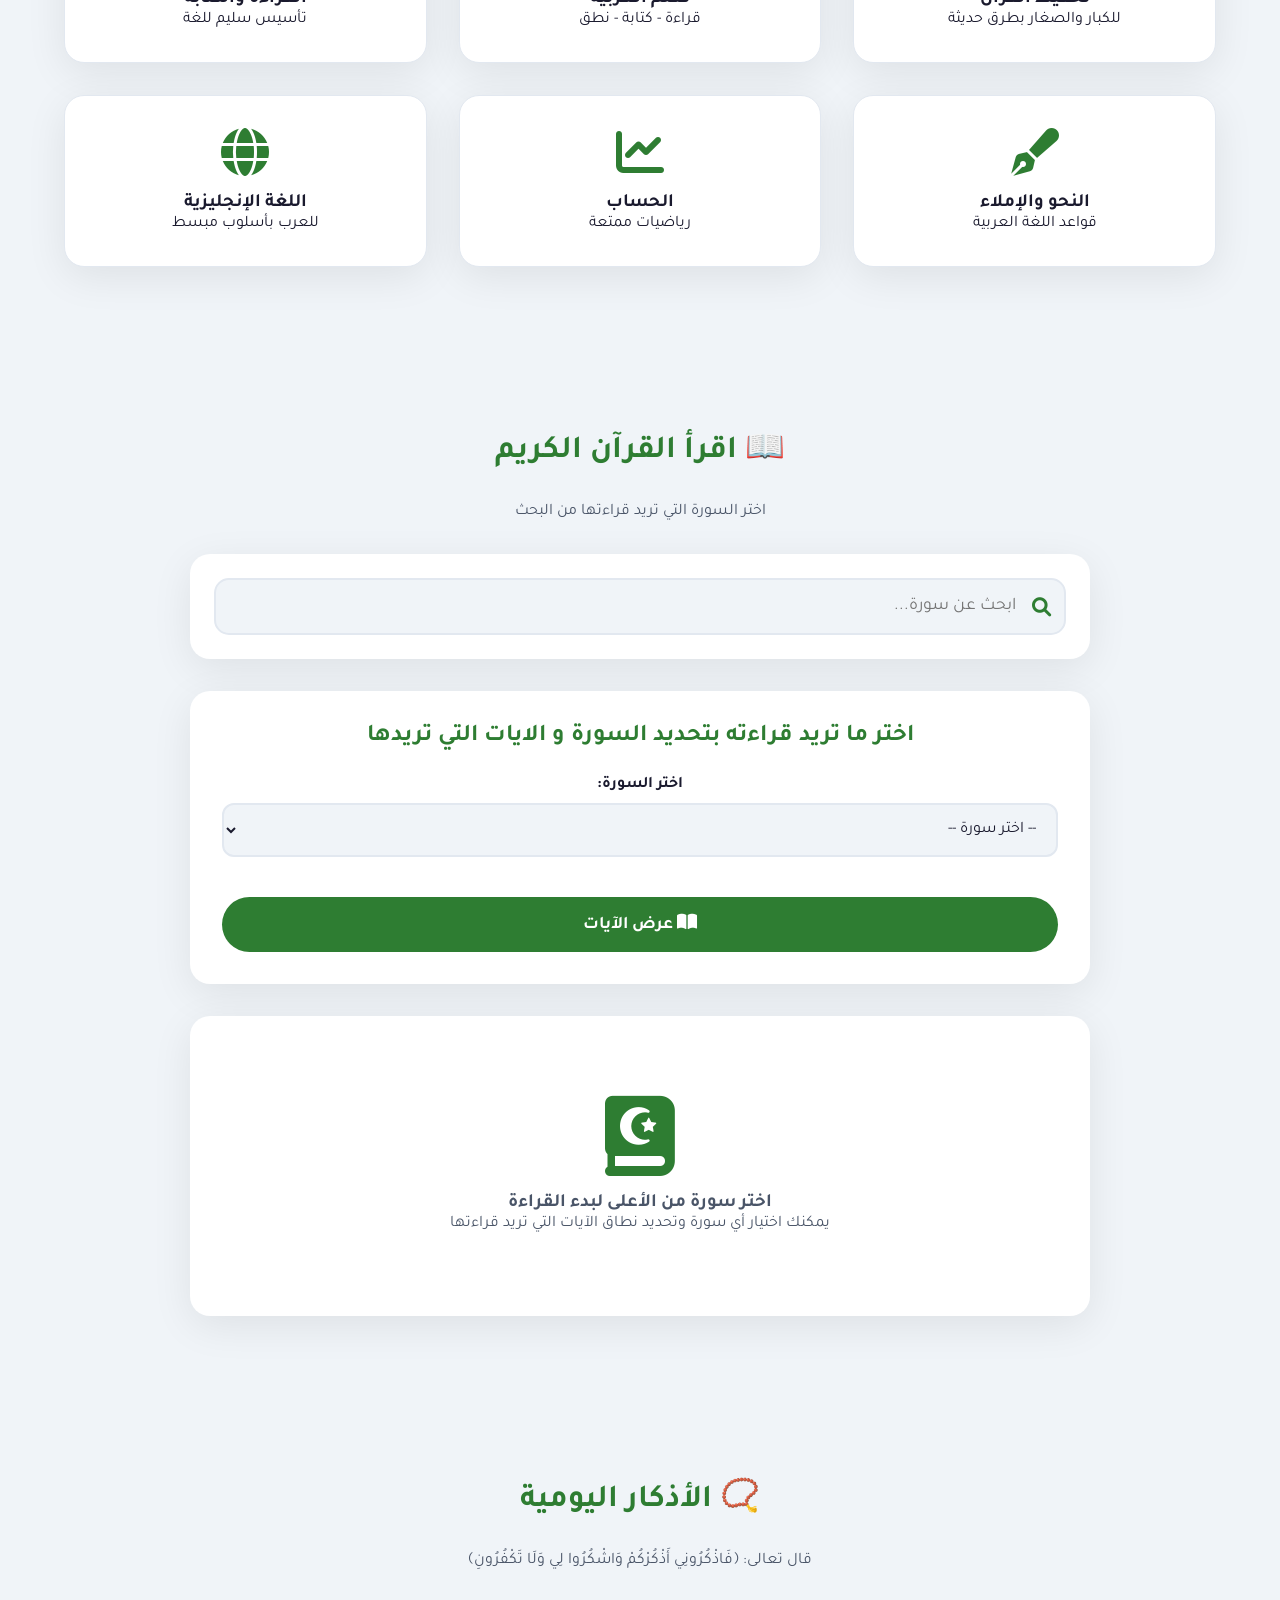
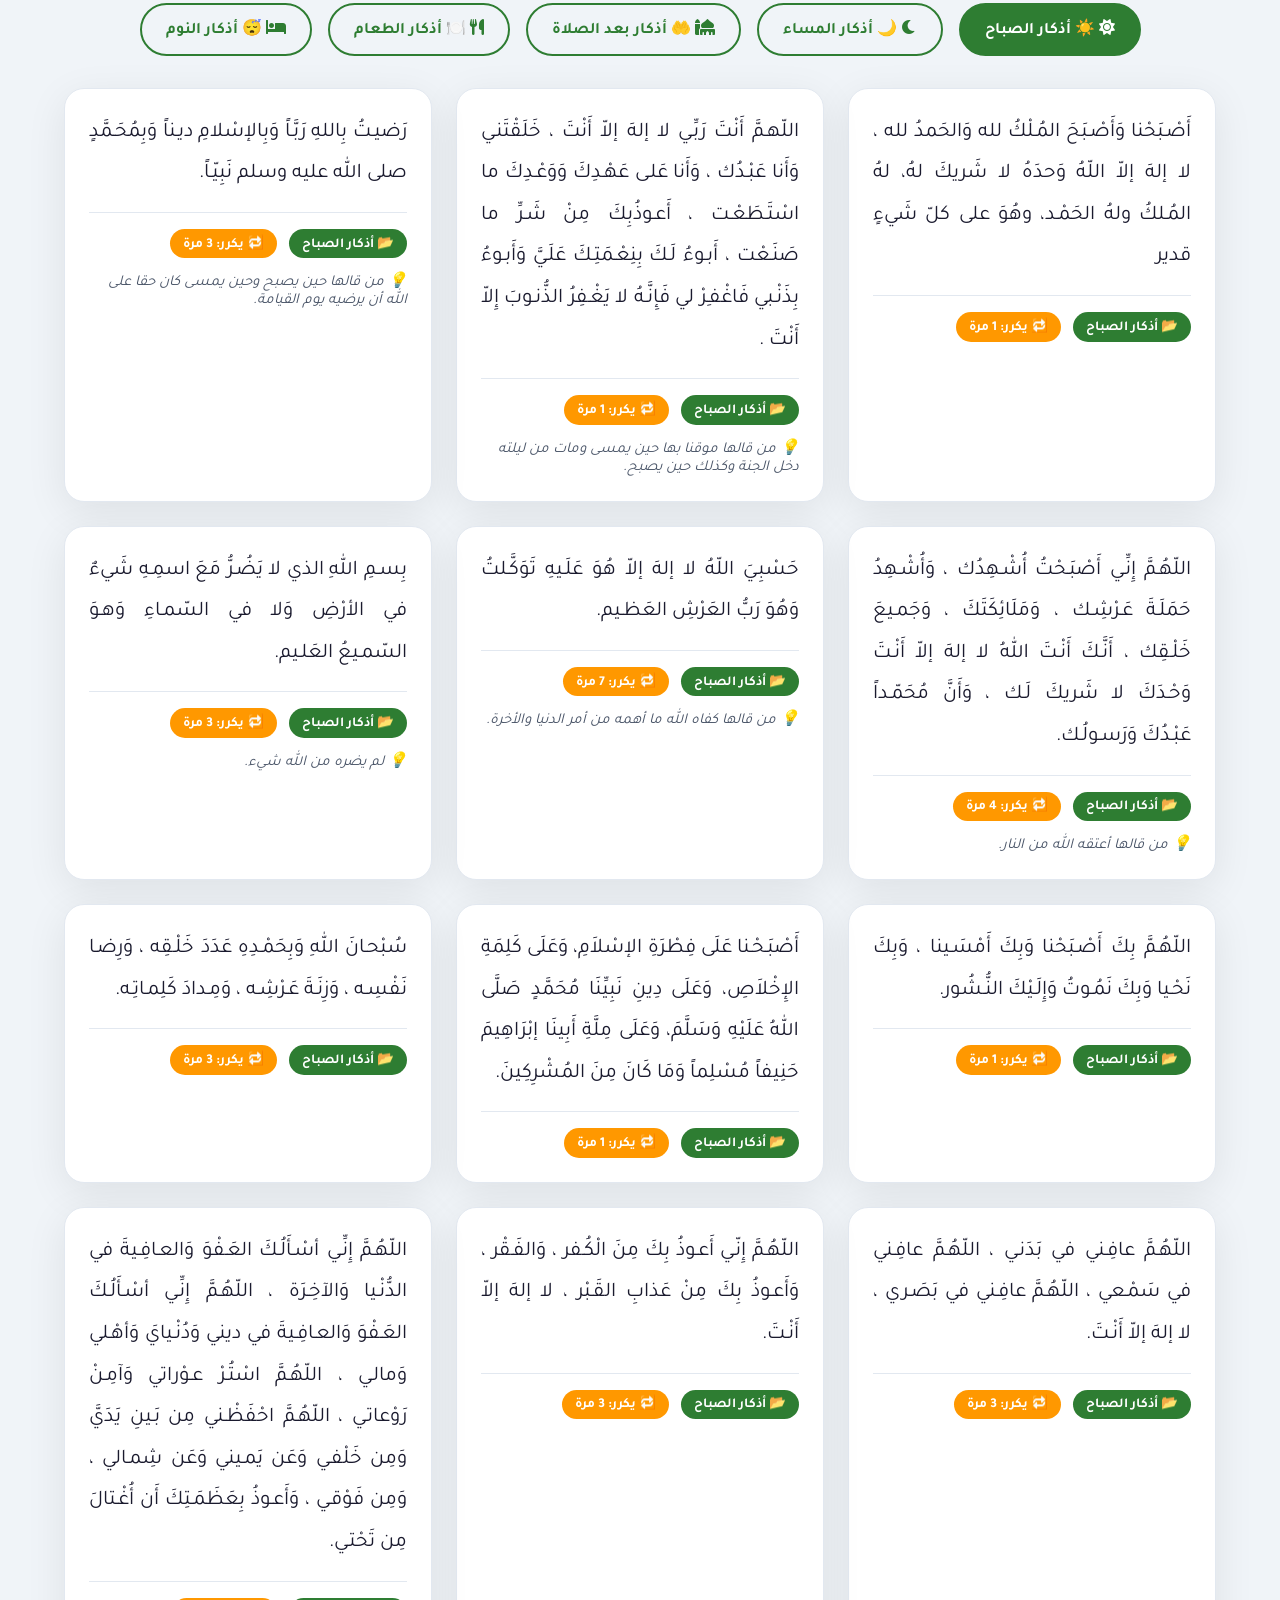
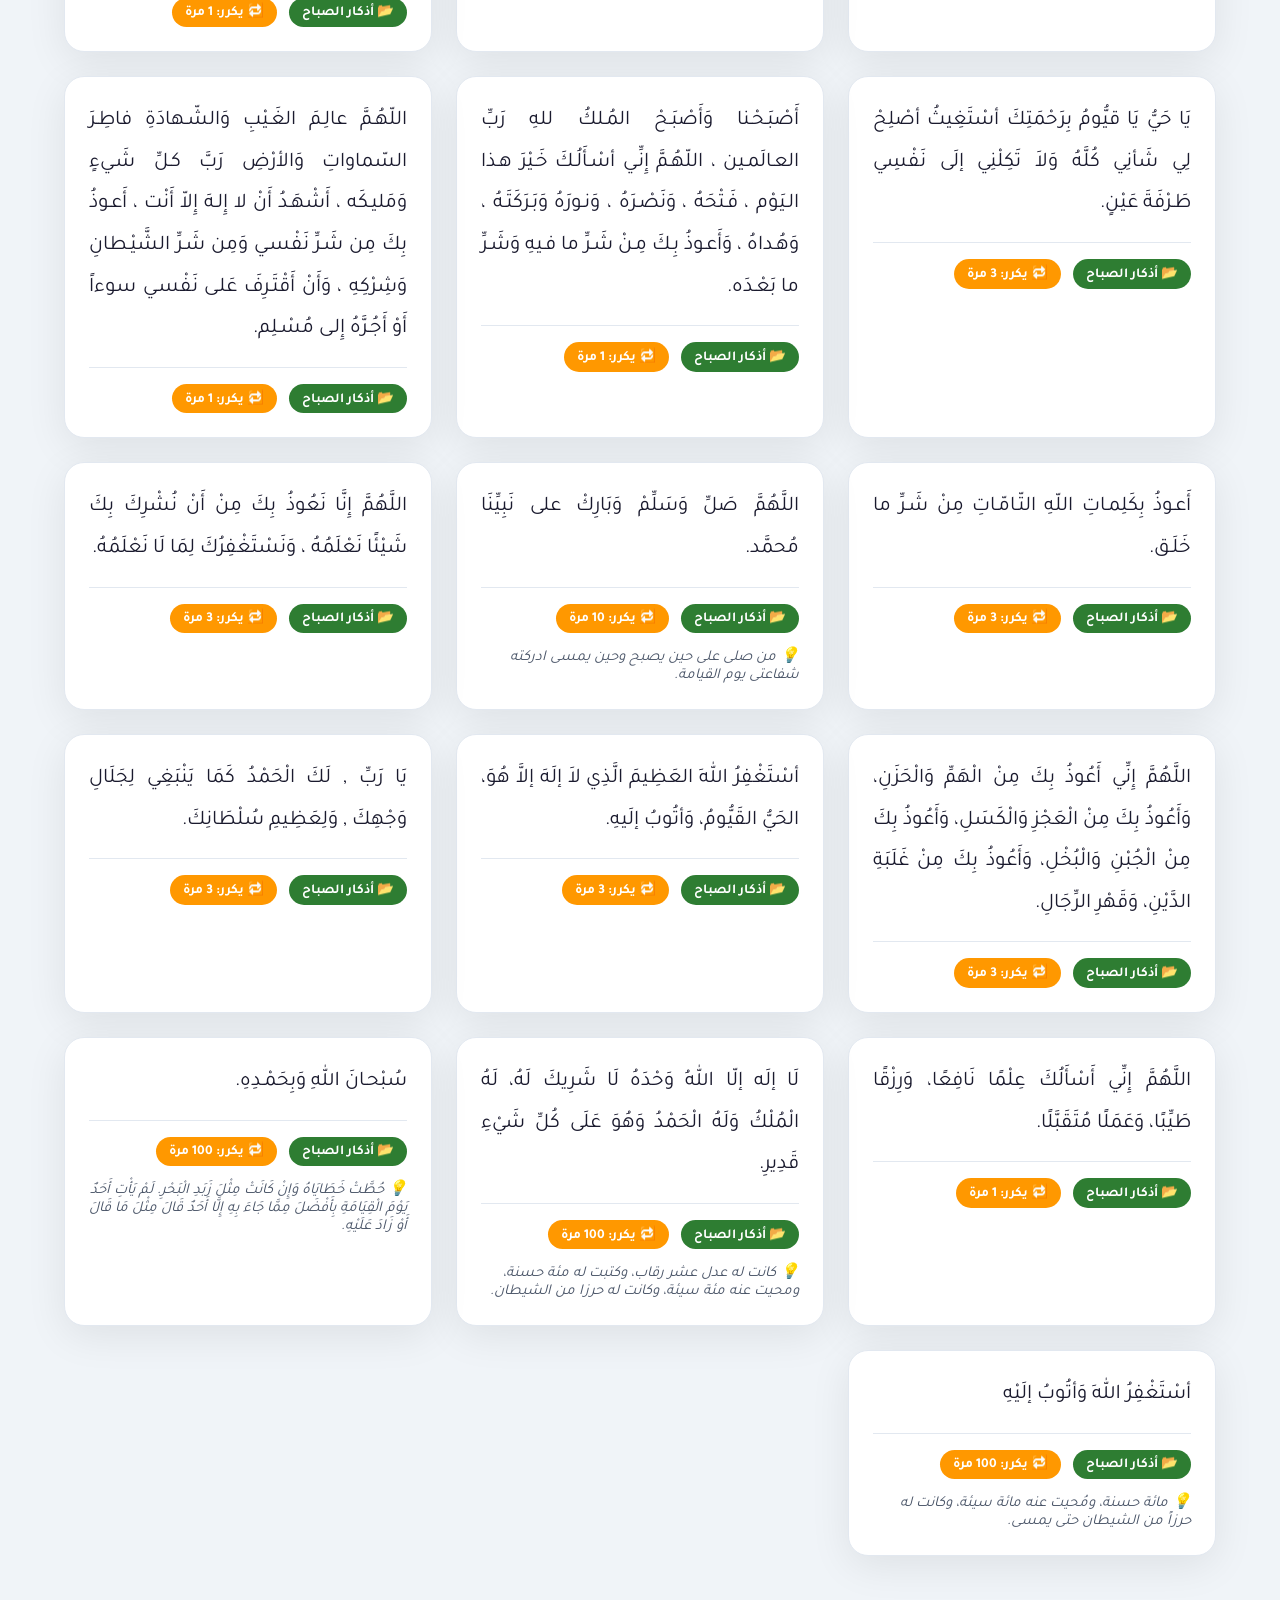
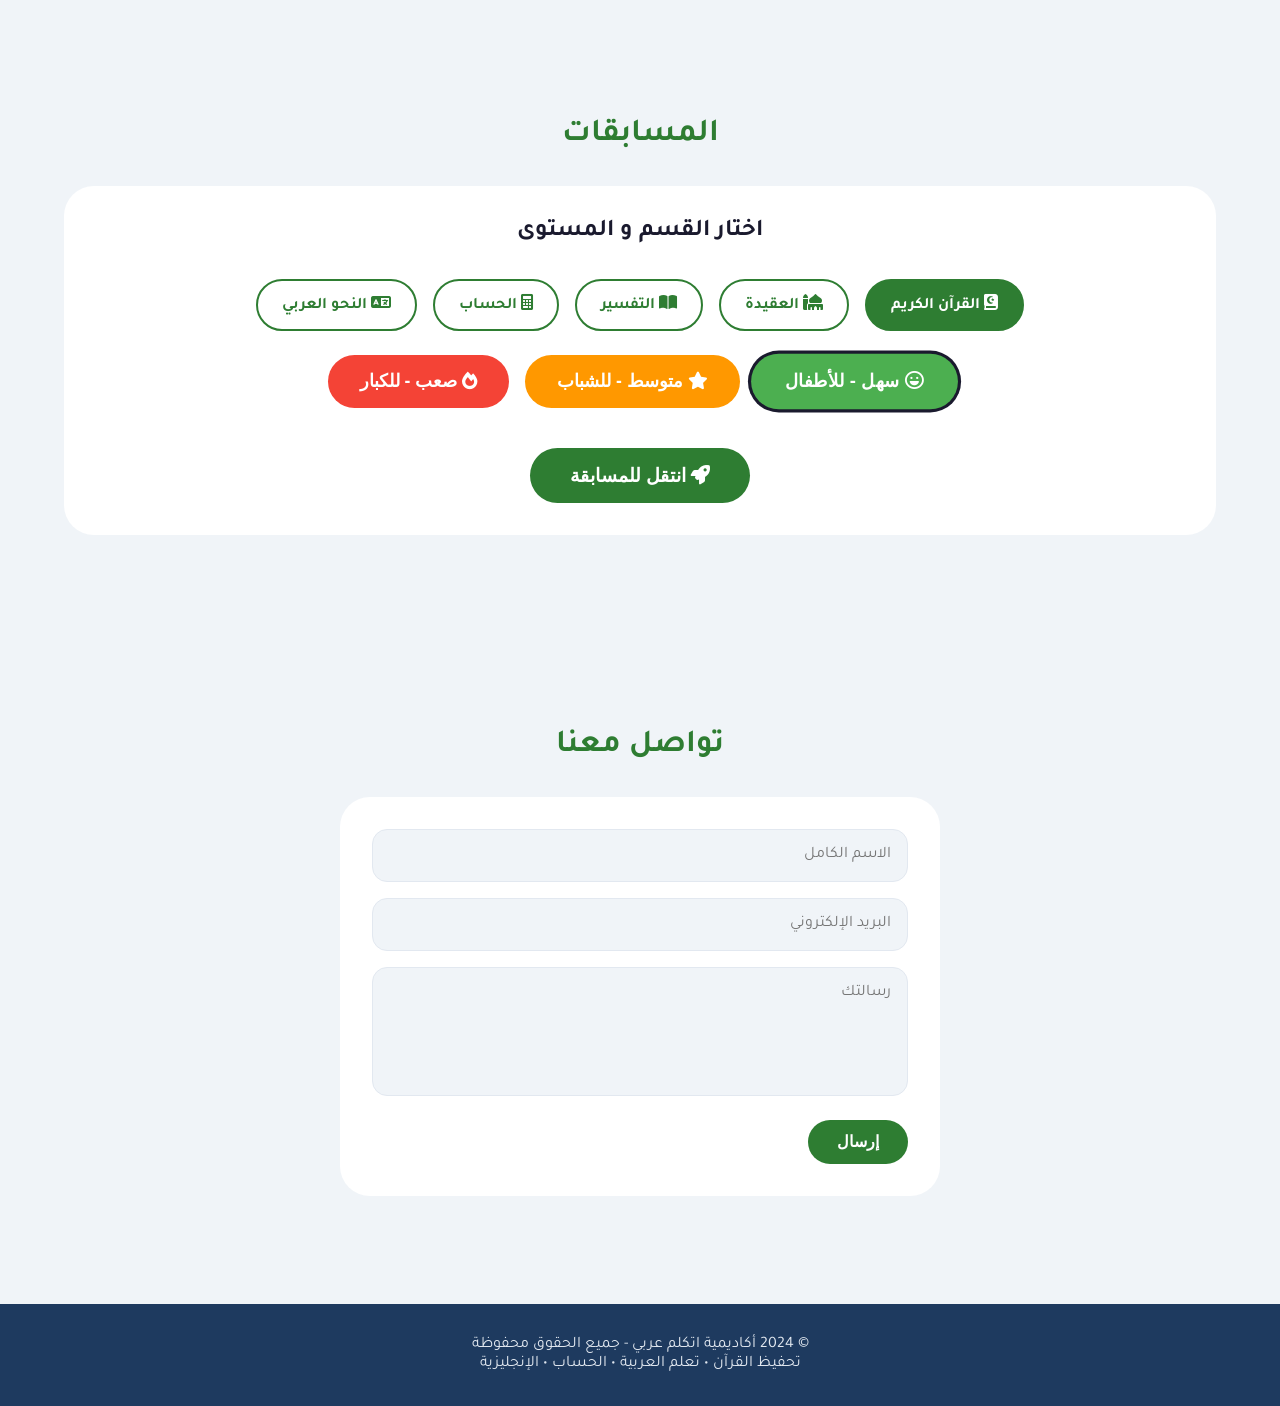
==== commit e72c600b: "change" ====
--- a/index.html
+++ b/index.html
@@ -136,7 +136,7 @@
 <section id="quran">
   <h2 class="section-title">📖 اقرأ القرآن الكريم</h2>
   <p style="text-align: center; color: var(--text-secondary); margin-bottom: 2rem;">
-    اختر السورة والآيات التي تريد قراءتها
+    اختر السورة التي تريد قراءتها من البحث
   </p>
   
   <div class="quran-reader-container" id="quranReader">
--- a/style.css
+++ b/style.css
@@ -803,6 +803,205 @@
   font-size: 1rem;
 }
 
+/* ========== Quran Search Styles ========== */
+.quran-search-container {
+  background: var(--card-bg);
+  padding: 1.5rem;
+  border-radius: 20px;
+  box-shadow: var(--shadow);
+  margin-bottom: 2rem;
+}
+
+.search-box {
+  position: relative;
+  display: flex;
+  align-items: center;
+}
+
+.search-icon {
+  position: absolute;
+  right: 15px;
+  color: #2e7d32;
+  font-size: 1.2rem;
+  z-index: 1;
+}
+
+.quran-search-input {
+  width: 100%;
+  padding: 1rem 3rem 1rem 1rem;
+  border: 2px solid var(--border-color);
+  border-radius: 15px;
+  font-size: 1.1rem;
+  font-family: "Tajawal", sans-serif;
+  background: var(--bg-primary);
+  color: var(--text-primary);
+  transition: all 0.3s;
+}
+
+.quran-search-input:focus {
+  outline: none;
+  border-color: #2e7d32;
+  box-shadow: 0 0 0 3px rgba(46, 125, 50, 0.1);
+}
+
+.clear-search-btn {
+  position: absolute;
+  left: 10px;
+  background: #eee;
+  border: none;
+  width: 30px;
+  height: 30px;
+  border-radius: 50%;
+  cursor: pointer;
+  display: flex;
+  align-items: center;
+  justify-content: center;
+  color: #666;
+  transition: all 0.3s;
+}
+
+.clear-search-btn:hover {
+  background: #f44336;
+  color: white;
+}
+
+/* أزرار التصفية */
+.search-filters {
+  display: flex;
+  gap: 0.5rem;
+  margin-top: 1rem;
+}
+
+.filter-btn {
+  padding: 0.5rem 1.2rem;
+  border: 2px solid #2e7d32;
+  background: transparent;
+  color: #2e7d32;
+  border-radius: 50px;
+  cursor: pointer;
+  font-size: 0.9rem;
+  font-family: "Tajawal", sans-serif;
+  font-weight: bold;
+  transition: all 0.3s;
+}
+
+.filter-btn.active {
+  background: #2e7d32;
+  color: white;
+}
+
+.filter-btn:hover:not(.active) {
+  background: #e8f5e9;
+}
+
+/* نتائج البحث */
+.search-results {
+  margin-top: 1rem;
+  max-height: 400px;
+  overflow-y: auto;
+  border: 1px solid var(--border-color);
+  border-radius: 15px;
+}
+
+.search-section h4 {
+  padding: 1rem;
+  background: var(--bg-primary);
+  color: #2e7d32;
+  font-size: 1rem;
+  border-bottom: 1px solid var(--border-color);
+  position: sticky;
+  top: 0;
+  z-index: 1;
+}
+
+.search-item {
+  display: flex;
+  align-items: center;
+  gap: 1rem;
+  padding: 1rem;
+  border-bottom: 1px solid var(--border-color);
+  cursor: pointer;
+  transition: all 0.3s;
+}
+
+.search-item:hover {
+  background: var(--bg-primary);
+}
+
+.search-item:last-child {
+  border-bottom: none;
+}
+
+.search-item-number {
+  background: #2e7d32;
+  color: white;
+  min-width: 35px;
+  height: 35px;
+  border-radius: 50%;
+  display: flex;
+  align-items: center;
+  justify-content: center;
+  font-weight: bold;
+  font-size: 0.85rem;
+  flex-shrink: 0;
+}
+
+.search-item-content {
+  flex: 1;
+}
+
+.search-item-title {
+  font-weight: bold;
+  color: var(--text-primary);
+  margin-bottom: 0.3rem;
+}
+
+.search-item-subtitle {
+  font-size: 0.85rem;
+  color: var(--text-secondary);
+}
+
+.search-item .fa-arrow-left {
+  color: #2e7d32;
+  font-size: 0.9rem;
+}
+
+.search-loading,
+.search-no-results {
+  text-align: center;
+  padding: 2rem;
+  color: var(--text-secondary);
+}
+
+.search-loading i,
+.search-no-results i {
+  font-size: 2rem;
+  margin-bottom: 0.5rem;
+  display: block;
+}
+
+.search-no-results strong {
+  color: #2e7d32;
+}
+
+.more-results {
+  text-align: center;
+  padding: 0.5rem;
+  color: var(--text-secondary);
+  font-size: 0.85rem;
+}
+
+/* ========== Responsive ========== */
+@media (max-width: 768px) {
+  .search-filters {
+    justify-content: center;
+  }
+  
+  .search-item {
+    flex-wrap: wrap;
+  }
+}
+
 /* ========== Font Controls Styles ========== */
 .font-controls {
   display: flex;
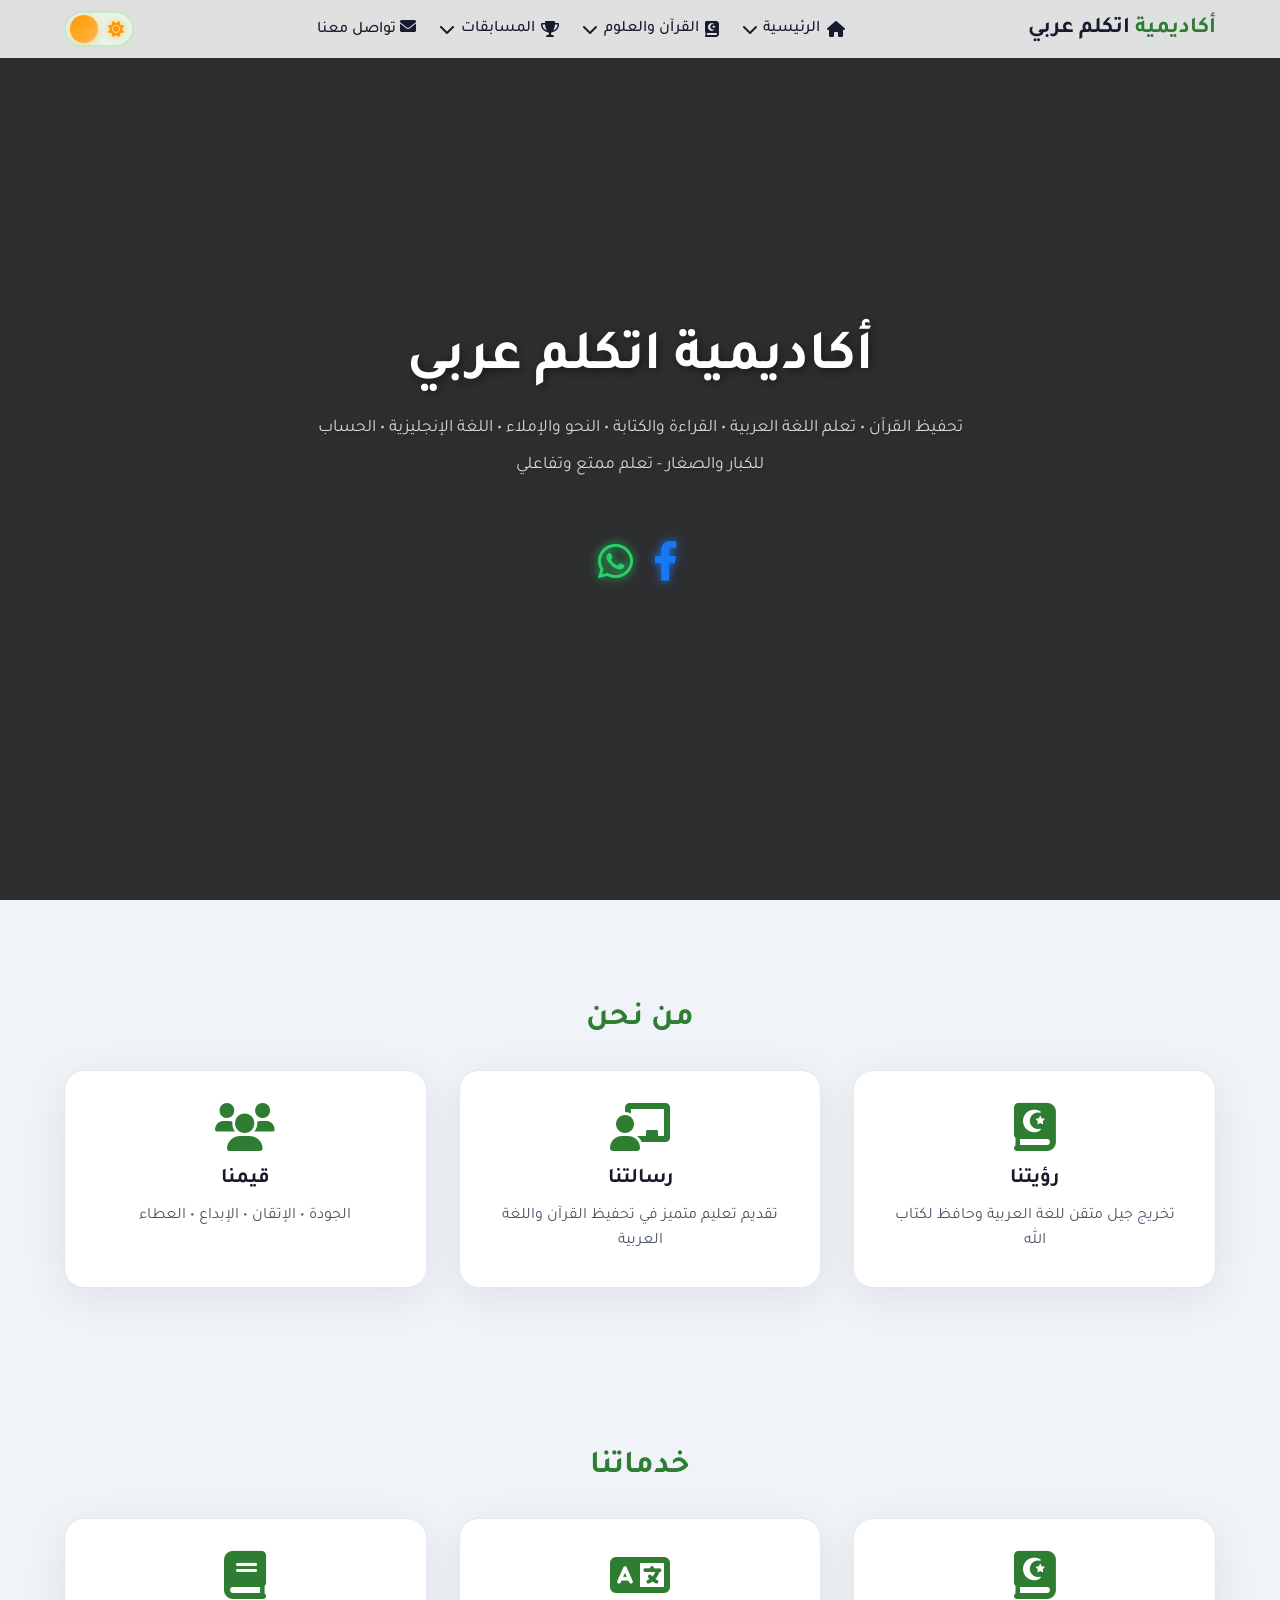
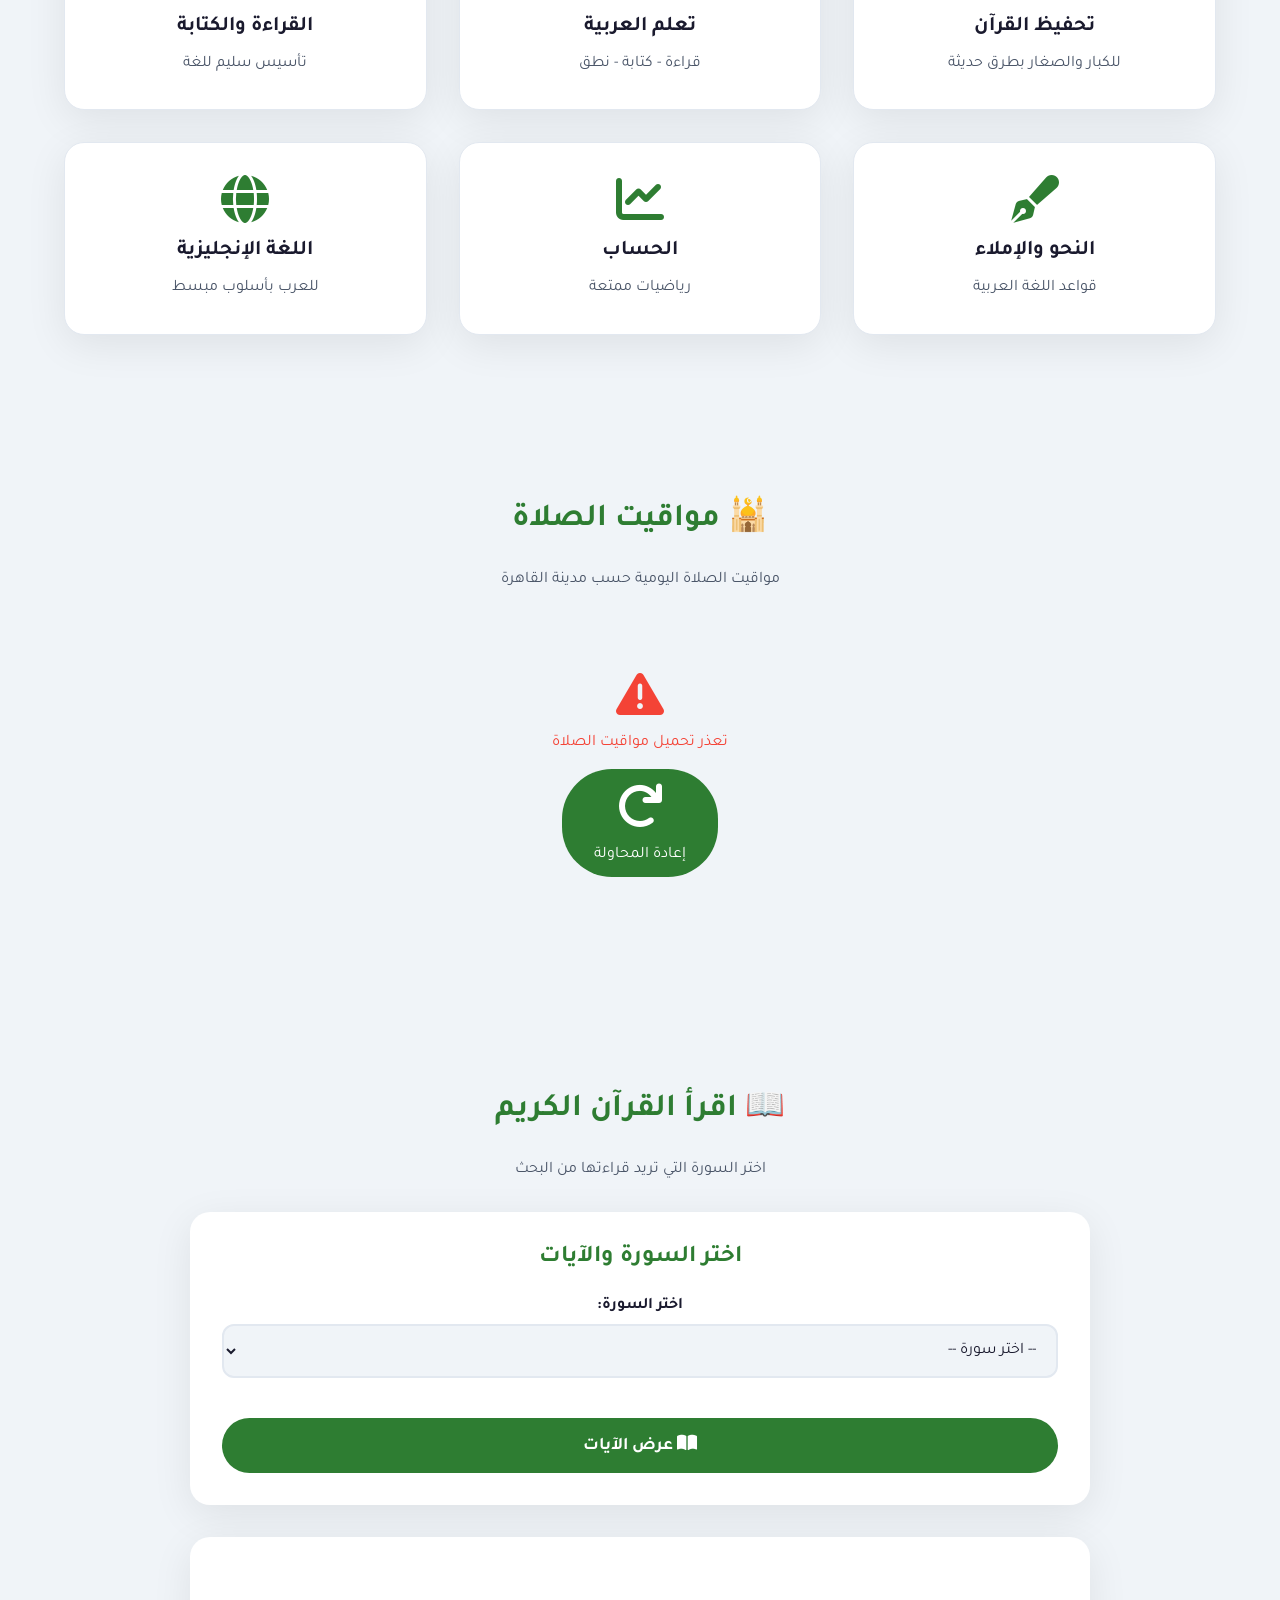
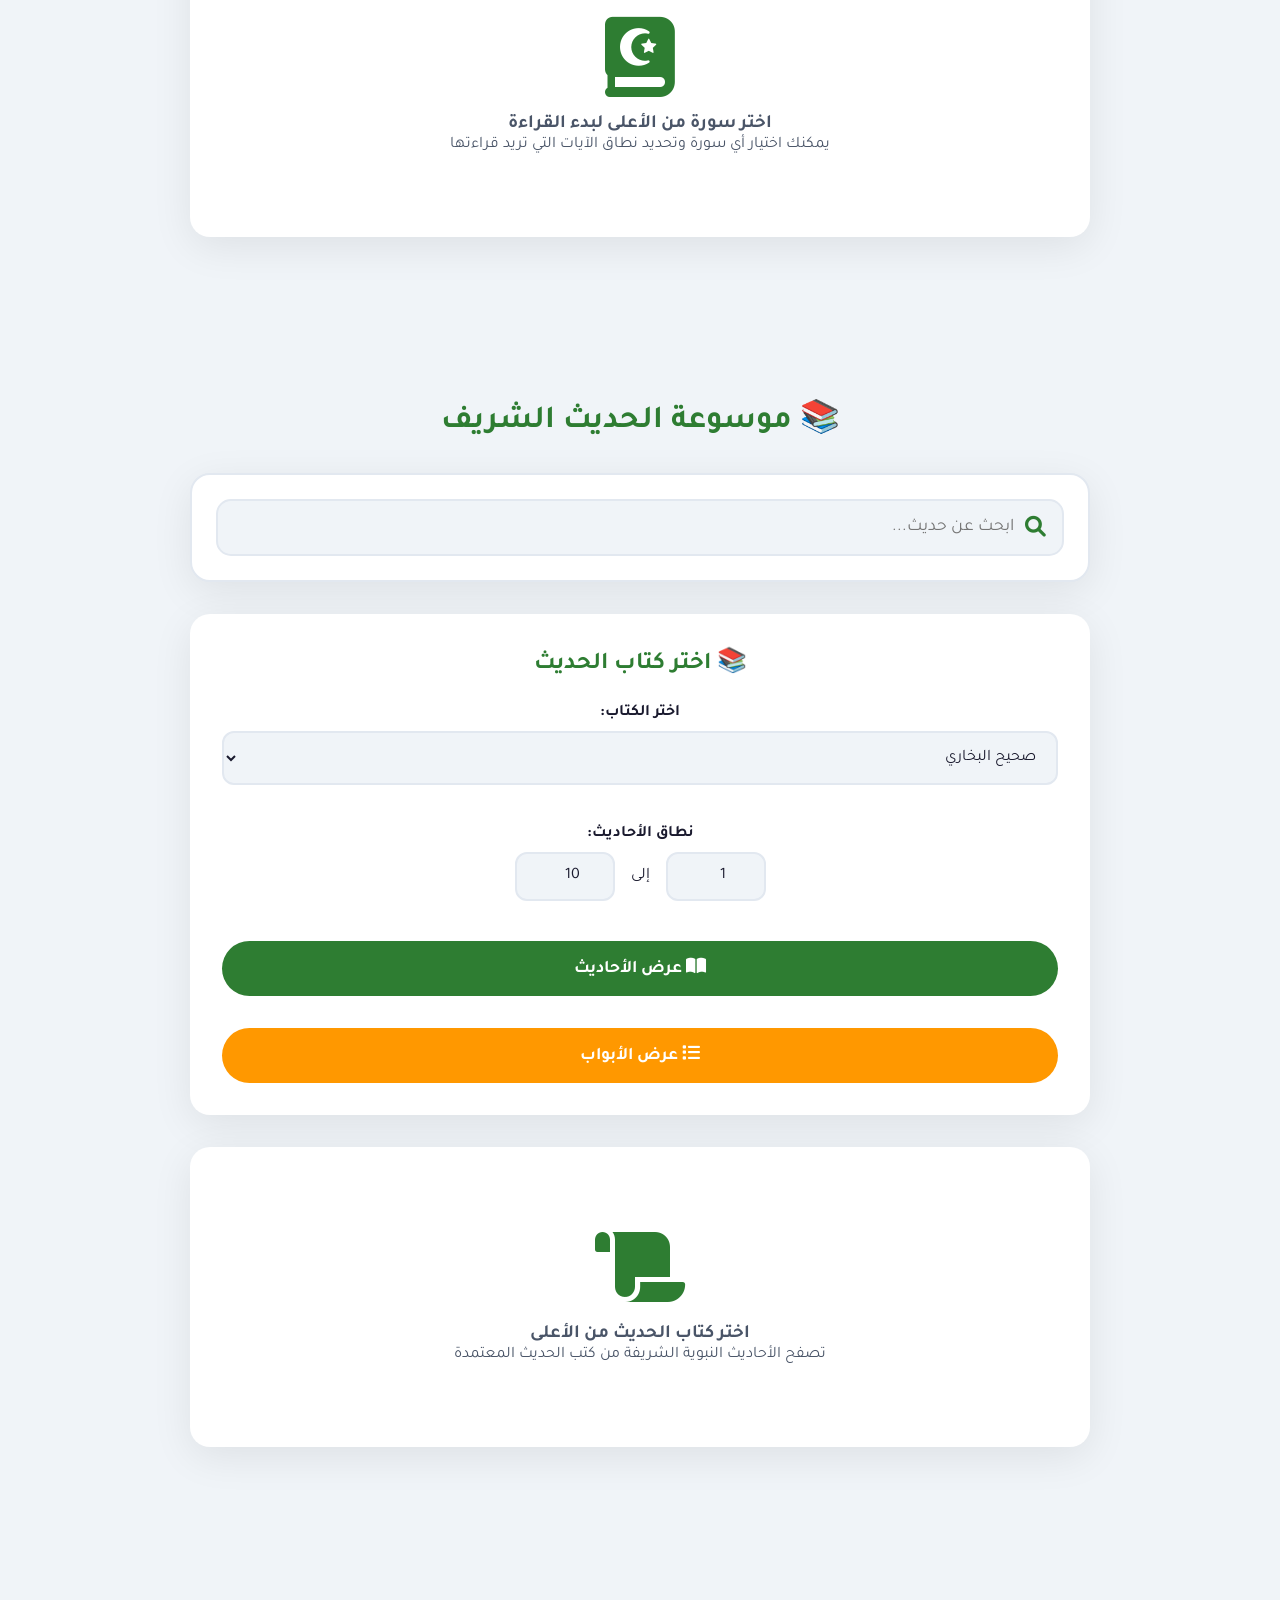
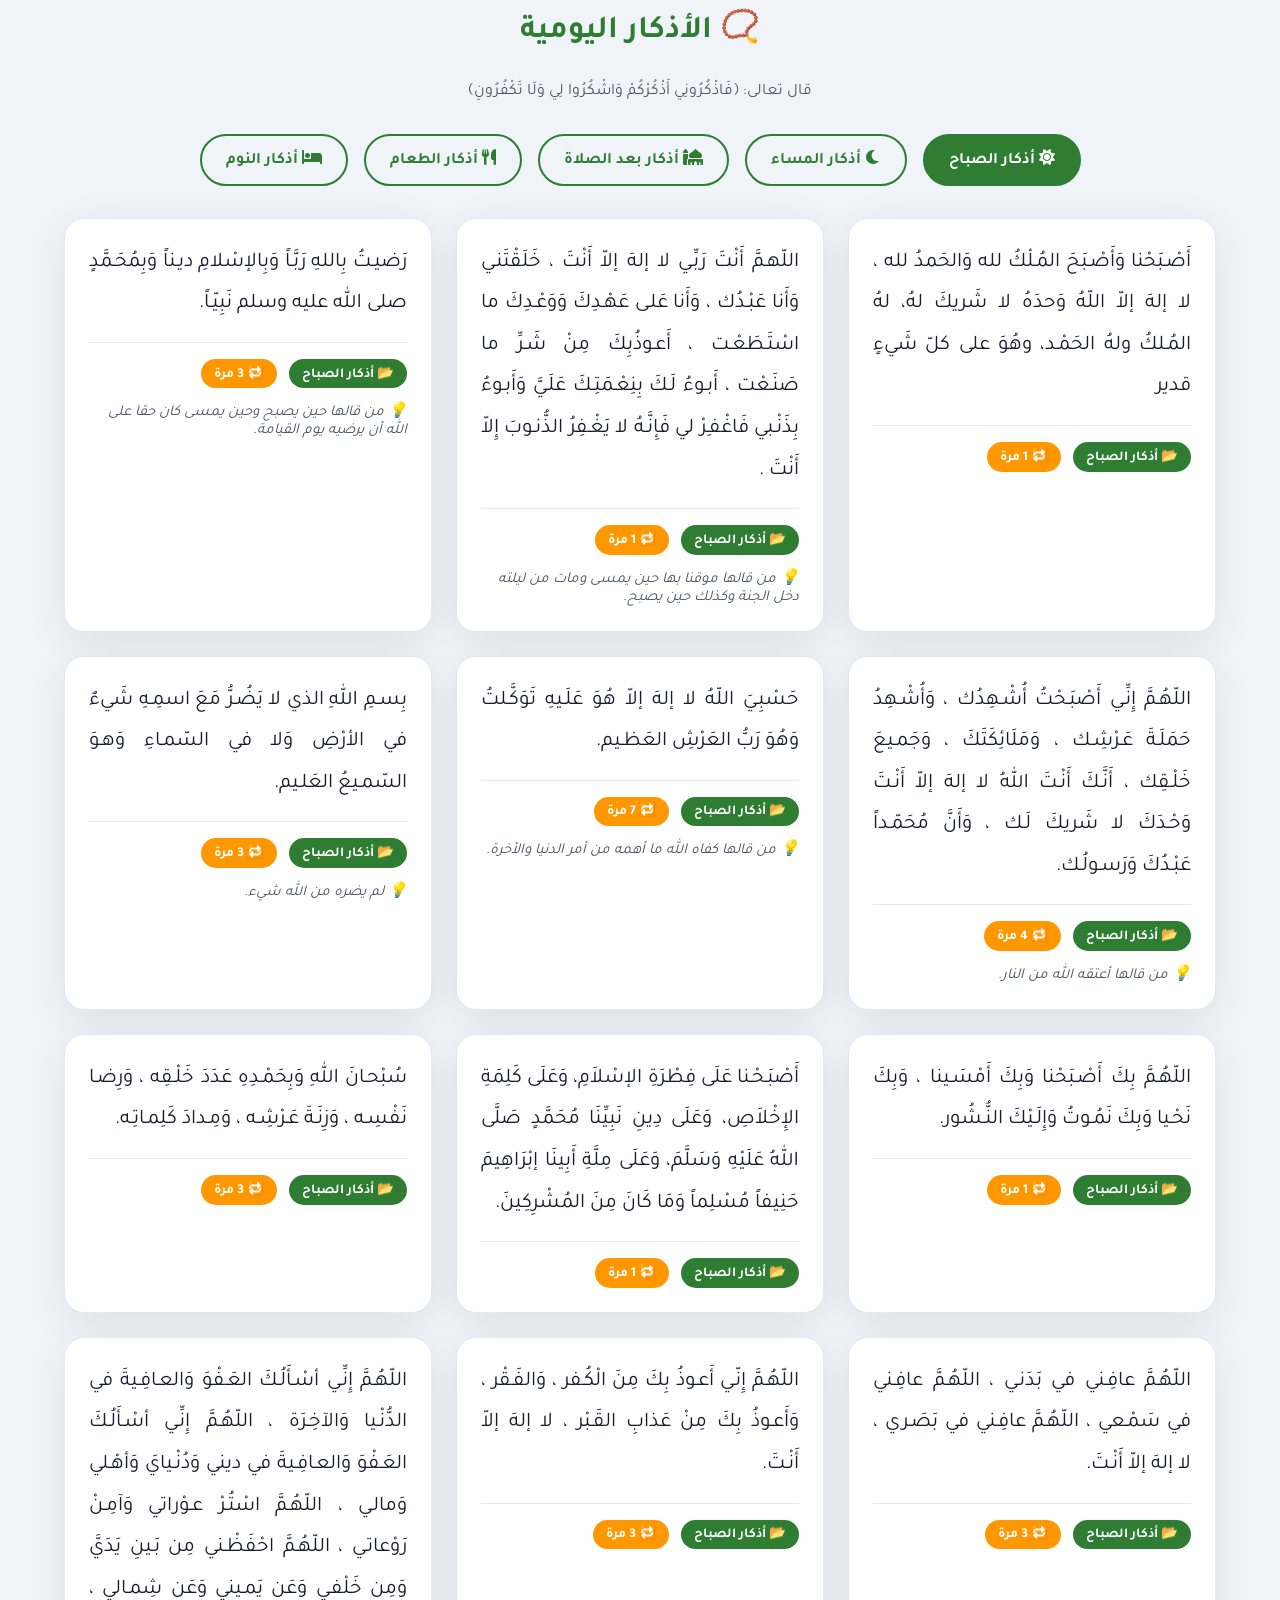
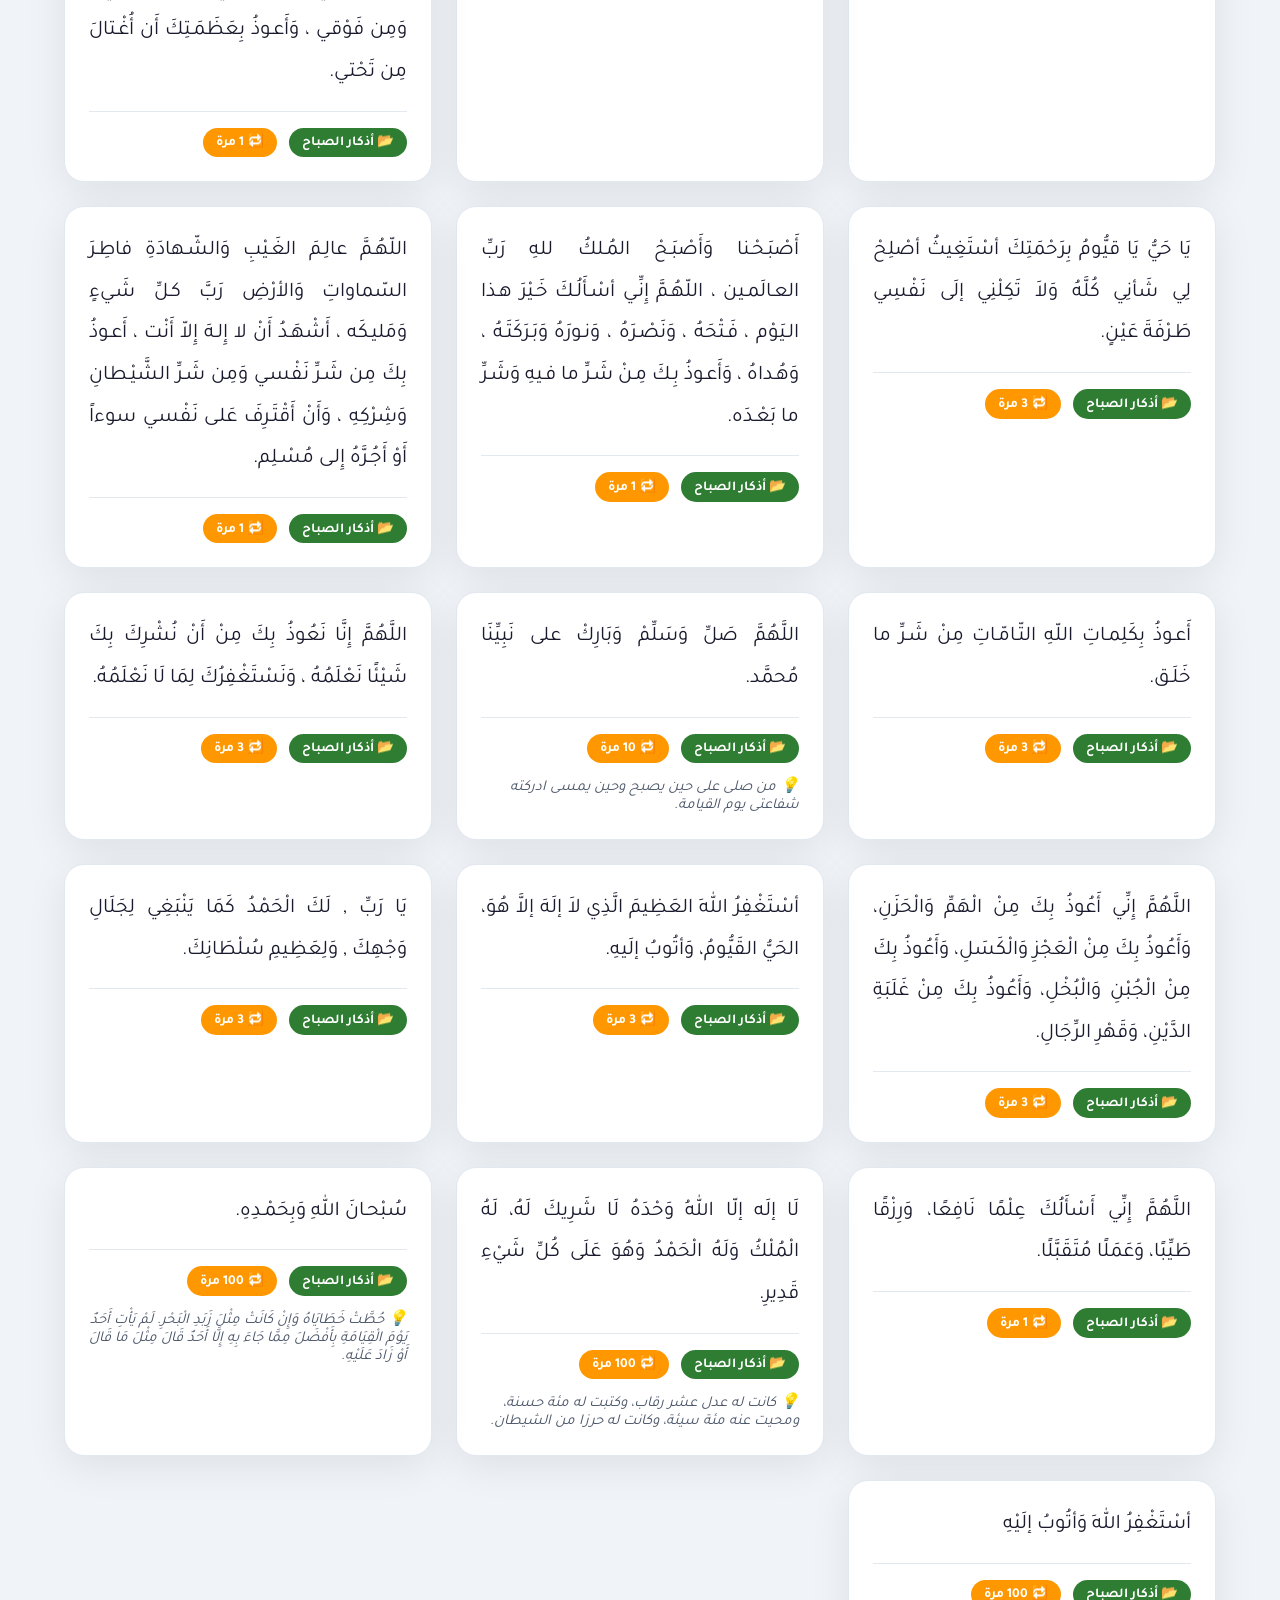
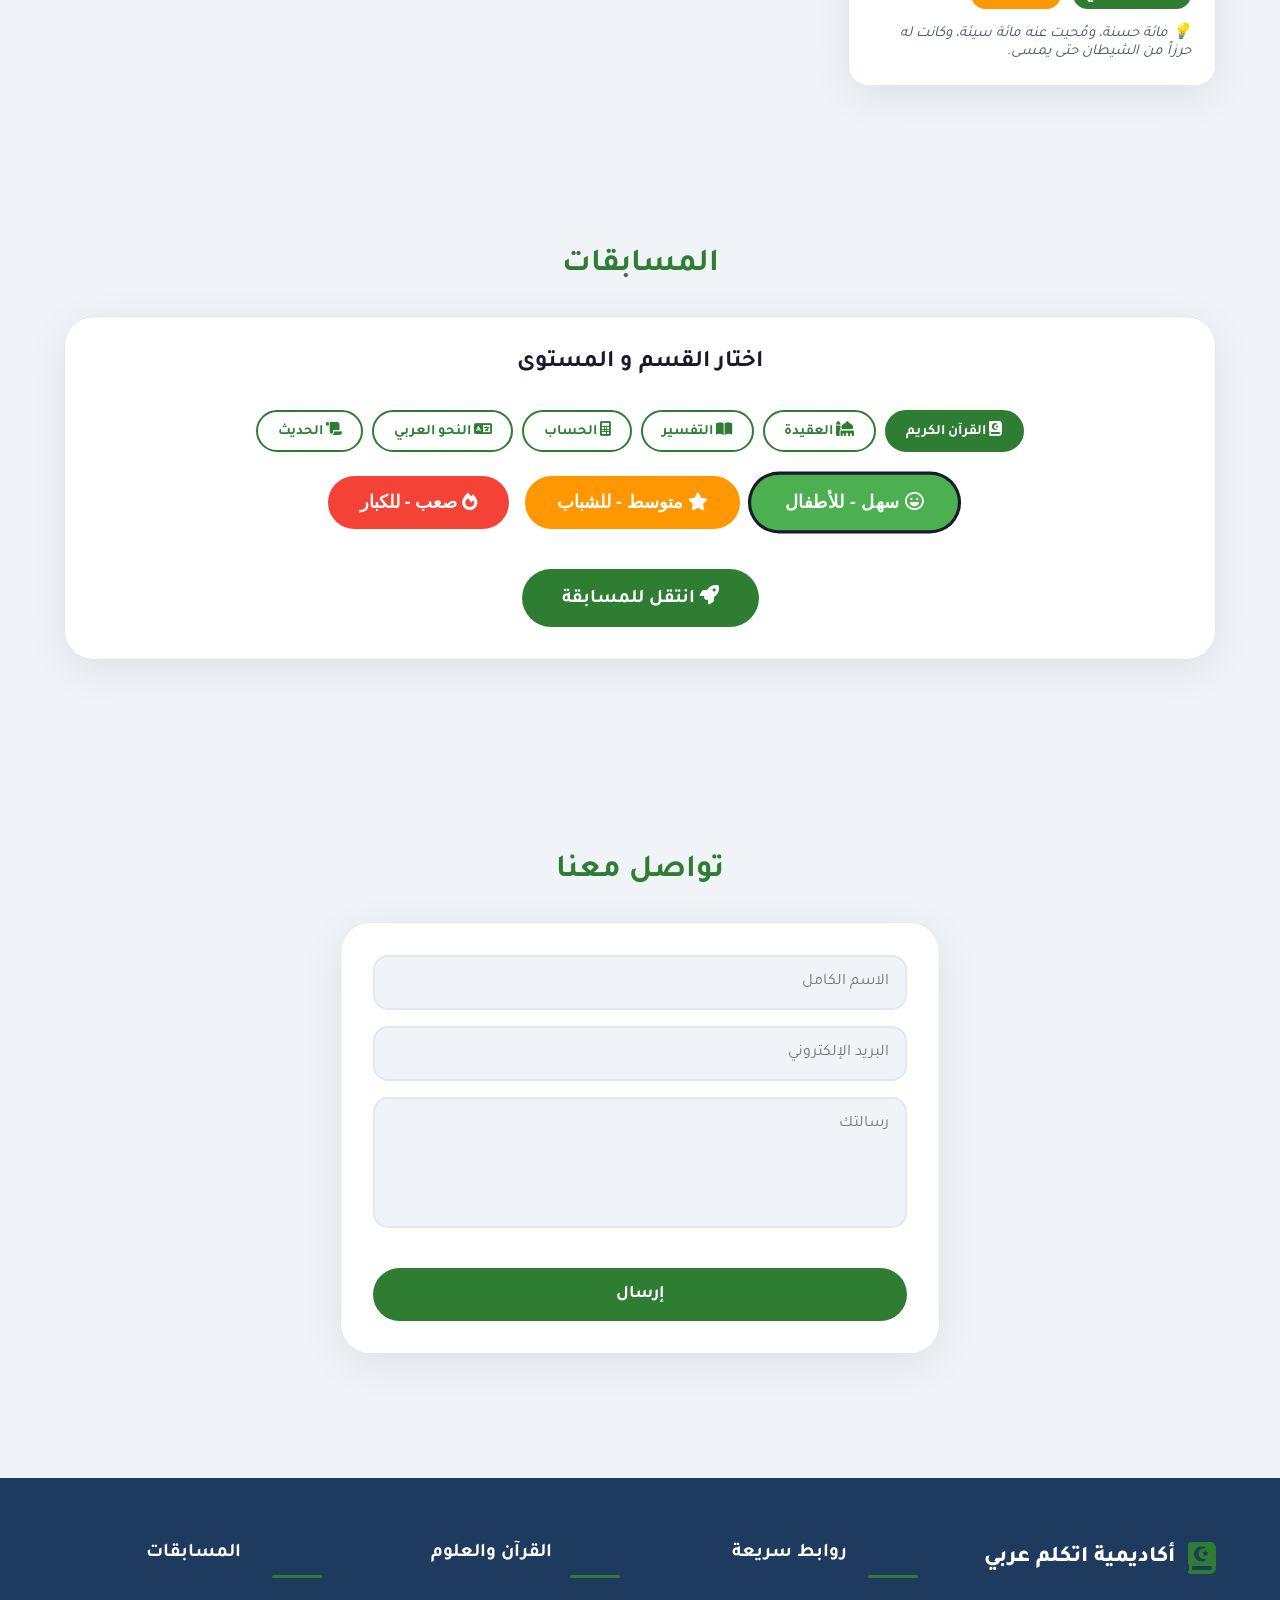
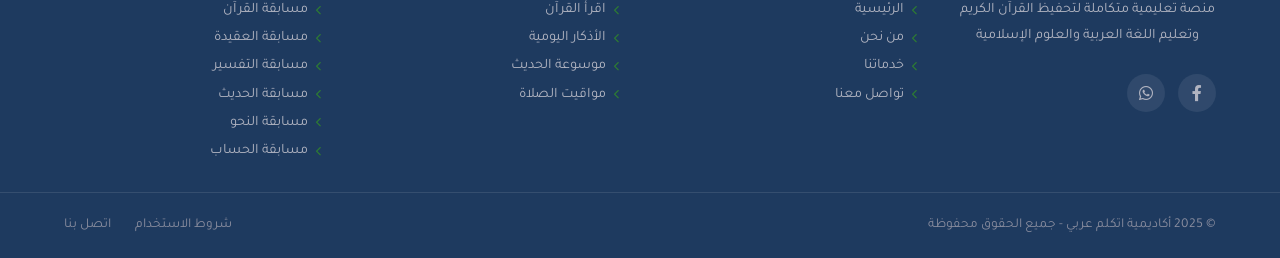
==== commit eeacfc8c: "change all files" ====
--- a/index.html
+++ b/index.html
@@ -20,42 +20,146 @@
       rel="stylesheet"
       href="https://cdnjs.cloudflare.com/ajax/libs/font-awesome/6.0.0-beta3/css/all.min.css"
     />
+    <link rel="stylesheet" href="themes.css" />
+
+    <link rel="stylesheet" href="navbar.css" />
+    <link rel="stylesheet" href="hero.css" />
+    <link rel="stylesheet" href="quran.css" />
+    <link rel="stylesheet" href="prayer.css" />
+    <link rel="stylesheet" href="responsive.css" />
+    <link rel="stylesheet" href="about.css" />
+    <link rel="stylesheet" href="services.css" />
+    <link rel="stylesheet" href="azkar.css" />
+    <link rel="stylesheet" href="quiz.css" />
+    <link rel="stylesheet" href="contact.css" />
+    <link rel="stylesheet" href="hadith.css" />
+    <link rel="stylesheet" href="footer.css" />
+    <link rel="stylesheet" href="tajweed.css" />
     <link rel="stylesheet" href="style.css" />
-   
   </head>
   <body class="light-mode">
     <nav class="navbar">
       <div class="nav-container">
         <div class="logo">أكاديمية <span>اتكلم عربي</span></div>
         <div class="menu-icon" id="menuIcon">
-          <i class="fas fa-bars"></i>
+          <span></span>
+          <span></span>
+          <span></span>
         </div>
         <ul class="nav-links" id="navLinks">
-          <li><a href="#home">الرئيسية</a></li>
-          <li><a href="#about">من نحن</a></li>
-          <li><a href="#services">خدماتنا</a></li>
-          <li><a href="#azkar">الأذكار</a></li>
-          <li><a href="#quiz">المسابقات</a></li>
-          <li><a href="#quran">اقرأ القرآن</a></li>
-          <li><a href="#contact">تواصل معنا</a></li>
+          <!-- القائمة المنسدلة الرئيسية -->
+          <li class="dropdown">
+            <a href="#home" class="dropdown-toggle">
+              <i class="fas fa-home"></i> الرئيسية
+              <i class="fas fa-chevron-down"></i>
+            </a>
+            <ul class="dropdown-menu">
+              <li>
+                <a href="#home"><i class="fas fa-star"></i> الرئيسية</a>
+              </li>
+              <li>
+                <a href="#about"><i class="fas fa-info-circle"></i> من نحن</a>
+              </li>
+              <li>
+                <a href="#services"><i class="fas fa-cogs"></i> خدماتنا</a>
+              </li>
+            </ul>
+          </li>
+
+          <!-- القائمة المنسدلة للقرآن -->
+          <li class="dropdown">
+            <a href="#quran" class="dropdown-toggle">
+              <i class="fas fa-quran"></i> القرآن والعلوم
+              <i class="fas fa-chevron-down"></i>
+            </a>
+            <ul class="dropdown-menu">
+              <li>
+                <a href="#quran"
+                  ><i class="fas fa-book-open"></i> اقرأ القرآن</a
+                >
+              </li>
+               <li>
+              <a href="#hadith"
+                ><i class="fas fa-scroll"></i> موسوعة الحديث</a
+              >
+            </li>
+              <li>
+                <a href="#azkar"><i class="fas fa-hands"></i> الأذكار</a>
+              </li>
+              <li>
+                <a href="#prayerTimes"
+                  ><i class="fas fa-mosque"></i> مواقيت الصلاة</a
+                >
+              </li>
+            </ul>
+          </li>
+
+          <!-- القائمة المنسدلة للمسابقات -->
+          <li class="dropdown">
+            <a href="#" class="dropdown-toggle">
+              <i class="fas fa-trophy"></i> المسابقات
+              <i class="fas fa-chevron-down"></i>
+            </a>
+            <ul class="dropdown-menu">
+              <li>
+                <a href="#quiz" data-quiz-category="quran"
+                  ><i class="fas fa-quran"></i> مسابقة القرآن</a
+                >
+              </li>
+              <li>
+                <a href="#quiz" data-quiz-category="aqeeda"
+                  ><i class="fas fa-mosque"></i> مسابقة العقيدة</a
+                >
+              </li>
+              <li>
+                <a href="#quiz" data-quiz-category="tafseer"
+                  ><i class="fas fa-book"></i> مسابقة التفسير</a
+                >
+              </li>
+              <li>
+                <a href="#quiz" data-quiz-category="hadith"
+                  ><i class="fas fa-scroll"></i> مسابقة الحديث</a
+                >
+              </li>
+              <li>
+                <a href="#quiz" data-quiz-category="arabic"
+                  ><i class="fas fa-language"></i> مسابقة النحو</a
+                >
+              </li>
+             
+              <li>
+                <a href="#quiz" data-quiz-category="math"
+                  ><i class="fas fa-calculator"></i> مسابقة الحساب</a
+                >
+              </li>
+            </ul>
+          </li>
+
+          <!-- رابط مباشر للتواصل -->
+          <li>
+            <a href="#contact"><i class="fas fa-envelope"></i> تواصل معنا</a>
+          </li>
         </ul>
         <div class="theme-toggle" id="themeToggle">
-          <i class="fas fa-sun"></i>
-          <i class="fas fa-moon"></i>
+          <div class="toggle-track">
+            <i class="fas fa-sun toggle-sun"></i>
+            <i class="fas fa-moon toggle-moon"></i>
+            <div class="toggle-thumb"></div>
+          </div>
         </div>
       </div>
     </nav>
 
+    <div class="nav-overlay"></div>
+
     <section id="home" class="hero">
-
       <div class="video-background">
-    <video autoplay muted loop playsinline id="heroVideo">
-      <source src="quran2.mp4" type="video/mp4" />
-
-    </video>
-    <!-- طبقة شفافة فوق الفيديو -->
-    <div class="video-overlay"></div>
-  </div>
+        <video autoplay muted loop playsinline id="heroVideo">
+          <source src="quran2.mp4" type="video/mp4" />
+        </video>
+        <!-- طبقة شفافة فوق الفيديو -->
+        <div class="video-overlay"></div>
+      </div>
       <div class="hero-content">
         <h1>أكاديمية اتكلم عربي</h1>
         <p class="sub-text">
@@ -66,12 +170,18 @@
           للكبار والصغار - تعلم ممتع وتفاعلي
         </p>
         <div class="soc">
-          <a href="https://www.facebook.com/SpeakArabicAcademy" target="_blank"
-            class="sub-text"><i class="fab fa-facebook-f sub-text"></i
+          <a
+            href="https://www.facebook.com/SpeakArabicAcademy"
+            target="_blank"
+            class="sub-text"
+            ><i class="fab fa-facebook-f sub-text"></i
           ></a>
-          <a href="https://iwtsp.com/201065110667" target="_blank"
-           class="sub-text"><i class="fa-brands fa-whatsapp sub-text"></i></a>
-          
+          <a
+            href="https://iwtsp.com/201065110667"
+            target="_blank"
+            class="sub-text"
+            ><i class="fa-brands fa-whatsapp sub-text"></i
+          ></a>
         </div>
       </div>
     </section>
@@ -132,27 +242,72 @@
         </div>
       </div>
     </section>
+
+    <!-- ========== قسم مواقيت الصلاة ========== -->
+    <section id="prayerTimes">
+      <h2 class="section-title">🕌 مواقيت الصلاة</h2>
+      <p
+        style="
+          text-align: center;
+          color: var(--text-secondary);
+          margin-bottom: 2rem;
+        "
+      >
+        مواقيت الصلاة اليومية حسب مدينة القاهرة
+      </p>
+
+      <div class="prayer-container" id="prayerContainer">
+        <!-- المحتوى بيتحط بالجافاسكريبت -->
+      </div>
+    </section>
     <!-- ========== قسم اقرأ القرآن ========== -->
-<section id="quran">
-  <h2 class="section-title">📖 اقرأ القرآن الكريم</h2>
-  <p style="text-align: center; color: var(--text-secondary); margin-bottom: 2rem;">
-    اختر السورة التي تريد قراءتها من البحث
-  </p>
-  
-  <div class="quran-reader-container" id="quranReader">
-    <!-- اختيار السورة -->
-    <div class="surah-selector" id="surahSelector"></div>
-    
-    <!-- عرض الآيات -->
-    <div class="quran-display" id="quranDisplay">
-      <div class="quran-welcome">
-        <i class="fas fa-quran" style="font-size: 5rem; color: #2e7d32; margin-bottom: 1rem;"></i>
-        <h3>اختر سورة من الأعلى لبدء القراءة</h3>
-        <p>يمكنك اختيار أي سورة وتحديد نطاق الآيات التي تريد قراءتها</p>
-      </div>
-    </div>
-  </div>
-</section>
+    <section id="quran">
+      <h2 class="section-title">📖 اقرأ القرآن الكريم</h2>
+      <p
+        style="
+          text-align: center;
+          color: var(--text-secondary);
+          margin-bottom: 2rem;
+        "
+      >
+        اختر السورة التي تريد قراءتها من البحث
+      </p>
+
+      <div class="quran-reader-container" id="quranReader">
+        <!-- اختيار السورة -->
+        <div class="surah-selector" id="surahSelector"></div>
+
+        <!-- عرض الآيات -->
+        <div class="quran-display" id="quranDisplay">
+          <div class="quran-welcome">
+            <i
+              class="fas fa-quran"
+              style="font-size: 5rem; color: #2e7d32; margin-bottom: 1rem"
+            ></i>
+            <h3>اختر سورة من الأعلى لبدء القراءة</h3>
+            <p>يمكنك اختيار أي سورة وتحديد نطاق الآيات التي تريد قراءتها</p>
+          </div>
+        </div>
+      </div>
+    </section>
+
+    <!-- قسم موسوعة الحديث -->
+    <section id="hadith">
+      <h2 class="section-title">📚 موسوعة الحديث الشريف</h2>
+      <div class="quran-reader-container">
+        <div class="surah-selector" id="hadithSelector"></div>
+        <div class="quran-display" id="hadithDisplay">
+          <div class="quran-welcome">
+            <i
+              class="fas fa-scroll"
+              style="font-size: 5rem; color: #2e7d32"
+            ></i>
+            <h3>اختر كتاب الحديث من الأعلى</h3>
+            <p>تصفح الأحاديث النبوية الشريفة من كتب الحديث المعتمدة</p>
+          </div>
+        </div>
+      </div>
+    </section>
 
     <!-- ========== قسم الأذكار الجديد ========== -->
     <section id="azkar">
@@ -233,7 +388,7 @@
           id="backToLevels"
           style="background: #2196f3; margin-top: 1rem; margin-right: 1rem"
         >
-          <i class="fa-solid fa-code-compare"></i> الرئيسية  
+          <i class="fa-solid fa-code-compare"></i> الرئيسية
         </button>
       </div>
     </section>
@@ -256,18 +411,154 @@
       </div>
     </section>
 
-    <footer>
-      <p>© 2024 أكاديمية اتكلم عربي - جميع الحقوق محفوظة</p>
-      <p>تحفيظ القرآن • تعلم العربية • الحساب • الإنجليزية</p>
+    <footer id="footer">
+      <div class="footer-container">
+        <!-- العمود الأول - عن الموقع -->
+        <div class="footer-col">
+          <div class="footer-logo">
+            <i class="fas fa-quran"></i>
+            <h3>أكاديمية اتكلم عربي</h3>
+          </div>
+          <p class="footer-desc">
+            منصة تعليمية متكاملة لتحفيظ القرآن الكريم وتعليم اللغة العربية
+            والعلوم الإسلامية
+          </p>
+          <div class="footer-social">
+            <a
+              href="https://www.facebook.com/SpeakArabicAcademy"
+              class="social-link"
+              target="_blank"
+              ><i class="fab fa-facebook-f"></i
+            ></a>
+            <a href="https://iwtsp.com/201065110667" class="social-link"
+              target="_blank"
+              ><i class="fab fa-whatsapp"></i
+            ></a>
+           
+        
+          </div>
+        </div>
+
+        <!-- العمود الثاني - روابط سريعة -->
+        <div class="footer-col">
+          <h4>روابط سريعة</h4>
+          <ul class="footer-links">
+            <li>
+              <a href="#home"><i class="fas fa-chevron-left"></i> الرئيسية</a>
+            </li>
+            <li>
+              <a href="#about"><i class="fas fa-chevron-left"></i> من نحن</a>
+            </li>
+            <li>
+              <a href="#services"
+                ><i class="fas fa-chevron-left"></i> خدماتنا</a
+              >
+            </li>
+            <li>
+              <a href="#contact"
+                ><i class="fas fa-chevron-left"></i> تواصل معنا</a
+              >
+            </li>
+          </ul>
+        </div>
+
+        <!-- العمود الثالث - القرآن والعلوم -->
+        <div class="footer-col">
+          <h4>القرآن والعلوم</h4>
+          <ul class="footer-links">
+            <li>
+              <a href="#quran"
+                ><i class="fas fa-chevron-left"></i> اقرأ القرآن</a
+              >
+            </li>
+            <li>
+              <a href="#azkar"
+                ><i class="fas fa-chevron-left"></i> الأذكار اليومية</a
+              >
+            </li>
+            <li>
+              <a href="#hadith"
+                ><i class="fas fa-chevron-left"></i> موسوعة الحديث</a
+              >
+            </li>
+            <li>
+              <a href="#prayerTimes"
+                ><i class="fas fa-chevron-left"></i> مواقيت الصلاة</a
+              >
+            </li>
+          </ul>
+        </div>
+
+        <!-- العمود الرابع - المسابقات -->
+        <div class="footer-col">
+          <h4>المسابقات</h4>
+          <ul class="footer-links">
+            <li>
+              <a href="#quiz" data-quiz-category="quran"
+                ><i class="fas fa-chevron-left"></i> مسابقة القرآن</a
+              >
+            </li>
+            <li>
+              <a href="#quiz" data-quiz-category="aqeeda"
+                ><i class="fas fa-chevron-left"></i> مسابقة العقيدة</a
+              >
+            </li>
+            <li>
+              <a href="#quiz" data-quiz-category="tafseer"
+                ><i class="fas fa-chevron-left"></i> مسابقة التفسير</a
+              >
+            </li>
+            <li>
+              <a href="#quiz" data-quiz-category="hadith"
+                ><i class="fas fa-chevron-left"></i> مسابقة الحديث</a
+              >
+            </li>
+            <li>
+              <a href="#quiz" data-quiz-category="arabic"
+                ><i class="fas fa-chevron-left"></i> مسابقة النحو</a
+              >
+            </li>
+            <li>
+              <a href="#quiz" data-quiz-category="math"
+                ><i class="fas fa-chevron-left"></i> مسابقة الحساب</a
+              >
+            </li>
+          </ul>
+        </div>
+      </div>
+
+      <!-- شريط أسفل الفوتر -->
+      <div class="footer-bottom">
+        <p>© 2025 أكاديمية اتكلم عربي - جميع الحقوق محفوظة</p>
+        <div class="footer-bottom-links">
+          <a href="terms.html" target="_blank">شروط الاستخدام</a>
+          <a href="#contact" target="_blank">اتصل بنا</a>
+        </div>
+      </div>
     </footer>
+
+    <!-- ==================== (Data Files) ==================== -->
+
     <script src="azkar-data.js"></script>
+
+    <!-- ==================== (Core Systems) ==================== -->
+
+    <script src="prayer-times.js"></script>
+    <script src="quran-reader.js"></script>
+    <script src="hadith-system.js"></script>
+    <script src="azkar-system.js"></script>
+
+    <!-- ==================== (Quiz Systems) ==================== -->
+
     <script src="aqeeda-quiz.js"></script>
     <script src="tafseer-quiz.js"></script>
-    <script src="quran-reader.js"></script>
+    <script src="hadith-quiz.js"></script>
     <script src="math-quiz.js"></script>
     <script src="arabic-quiz.js"></script>
-    <script src="quiz.js"></script>
-    
-    
+    <script src="quiz-system.js"></script>
+
+    <!-- ==================== (Main App) ==================== -->
+
+    <script src="app.js"></script>
   </body>
 </html>
--- a/themes.css
+++ b/themes.css
@@ -0,0 +1,25 @@
+body.light-mode {
+  --bg-primary: #f0f4f8;
+  --bg-secondary: #ffffff;
+  --text-primary: #1a1a2e;
+  --text-secondary: #4a5568;
+  --card-bg: #ffffff;
+  --border-color: #e2e8f0;
+  --shadow: 0 10px 40px rgba(0, 0, 0, 0.08);
+  --nav-bg: #ffffff;
+  --footer-bg: #1e3a5f;
+  --footer-text: #e2e8f0;
+}
+
+body.dark-mode {
+  --bg-primary: #0f172a;
+  --bg-secondary: #1e293b;
+  --text-primary: #f1f5f9;
+  --text-secondary: #94a3b8;
+  --card-bg: #1e293b;
+  --border-color: #334155;
+  --shadow: 0 10px 40px rgba(0, 0, 0, 0.3);
+  --nav-bg: #0f172a;
+  --footer-bg: #020617;
+  --footer-text: #94a3b8;
+}
--- a/navbar.css
+++ b/navbar.css
@@ -0,0 +1,276 @@
+/* =========================
+   NAVBAR MODERN UI
+========================= */
+
+.navbar {
+  position: fixed;
+  top: 0;
+  width: 100%;
+  z-index: 1000;
+  padding: 0.7rem 5%;
+  background: rgba(255, 255, 255, 0.85);
+  backdrop-filter: blur(18px);
+  -webkit-backdrop-filter: blur(18px);
+  box-shadow: 0 2px 20px rgba(0,0,0,0.06);
+}
+
+body.dark-mode .navbar {
+  background: rgba(15, 23, 42, 0.9);
+}
+
+.nav-container {
+  display: flex;
+  justify-content: space-between;
+  align-items: center;
+}
+
+/* ===== LOGO ===== */
+.logo {
+  font-size: 1.4rem;
+  font-weight: bold;
+  color: #2e7d32;
+}
+
+.logo span {
+  color: var(--text-primary);
+}
+
+/* ===== NAV LINKS ===== */
+.nav-links {
+  display: flex;
+  gap: 1.5rem;
+  list-style: none;
+  align-items: center;
+}
+
+.nav-links a {
+  text-decoration: none;
+  color: var(--text-primary);
+  font-weight: 500;
+  transition: 0.3s;
+}
+
+.nav-links a:hover {
+  color: #2e7d32;
+}
+
+/* ===== DROPDOWN ===== */
+.dropdown {
+  position: relative;
+}
+
+.dropdown-toggle {
+  cursor: pointer;
+  display: flex;
+  align-items: center;
+  gap: 0.4rem;
+}
+
+.dropdown-menu {
+  position: absolute;
+  top: 120%;
+  right: 0;
+  background: var(--card-bg);
+  min-width: 220px;
+  border-radius: 12px;
+  box-shadow: 0 10px 40px rgba(0,0,0,0.15);
+  padding: 0.5rem;
+  opacity: 0;
+  visibility: hidden;
+  transform: translateY(10px);
+  transition: 0.3s;
+}
+
+.dropdown:hover .dropdown-menu {
+  opacity: 1;
+  visibility: visible;
+  transform: translateY(0);
+}
+
+.dropdown-menu li {
+  list-style: none;
+}
+
+.dropdown-menu li a {
+  display: block;
+  padding: 0.7rem;
+  border-radius: 8px;
+}
+
+.dropdown-menu li a:hover {
+  background: rgba(46,125,50,0.08);
+}
+
+/* ===== MENU ICON ===== */
+.menu-icon {
+  display: none;
+  cursor: pointer;
+  z-index: 1100;
+}
+
+.menu-icon span {
+  display: block;
+  width: 25px;
+  height: 2px;
+  background: var(--text-primary);
+  margin: 5px 0;
+  transition: 0.3s;
+}
+
+/* animation */
+.menu-icon.active span:nth-child(1) {
+  transform: rotate(45deg) translate(5px, 5px);
+}
+.menu-icon.active span:nth-child(2) {
+  opacity: 0;
+}
+.menu-icon.active span:nth-child(3) {
+  transform: rotate(-45deg) translate(5px, -5px);
+}
+
+/* ===== OVERLAY ===== */
+.nav-overlay {
+  position: fixed;
+  inset: 0;
+  background: rgba(0,0,0,0.55);
+  opacity: 0;
+  visibility: hidden;
+  transition: 0.3s;
+  z-index: 999;
+}
+
+.nav-overlay.active {
+  opacity: 1;
+  visibility: visible;
+}
+
+/* ===== MOBILE ===== */
+@media (max-width: 1024px) {
+
+  .menu-icon {
+    display: block;
+  }
+
+  .nav-links {
+    position: fixed;
+    top: 0;
+    right: -100%;
+    width: 300px;
+    height: 100vh;
+    background: var(--nav-bg);
+    flex-direction: column;
+    padding: 2rem 1rem;
+    gap: 0.8rem;
+    transition: 0.35s ease;
+    z-index: 1001;
+  }
+
+  .nav-links.active {
+    right: 0;
+  }
+
+  .dropdown-menu {
+    position: static;
+    opacity: 1;
+    visibility: visible;
+    transform: none;
+    display: none;
+    box-shadow: none;
+    background: transparent;
+  }
+
+  .dropdown.active .dropdown-menu {
+    display: block;
+  }
+}
+
+/* prevent scroll when menu open */
+body.menu-open {
+  overflow: hidden;
+}
+
+
+/* ========== THEME TOGGLE SWITCH ========== */
+
+.theme-toggle {
+  background: transparent;
+  border: none;
+  padding: 0;
+  cursor: pointer;
+  display: flex;
+  align-items: center;
+}
+
+.toggle-track {
+  width: 70px;
+  height: 36px;
+  background: #e8f5e9;
+  border-radius: 50px;
+  position: relative;
+  display: flex;
+  align-items: center;
+  justify-content: space-between;
+  padding: 0 8px;
+  transition: all 0.4s ease;
+  border: 2px solid #c8e6c9;
+  overflow: hidden;
+}
+
+body.dark-mode .toggle-track {
+  background: #1a237e;
+  border-color: #283593;
+}
+
+/* أيقونة الشمس */
+.toggle-sun {
+  color: #ff9800;
+  font-size: 1rem;
+  z-index: 1;
+  transition: all 0.4s ease;
+  filter: drop-shadow(0 0 4px rgba(255, 152, 0, 0.6));
+}
+
+body.dark-mode .toggle-sun {
+  color: #ffb74d;
+  opacity: 0.6;
+  filter: drop-shadow(0 0 2px rgba(255, 183, 77, 0.3));
+}
+
+/* أيقونة القمر */
+.toggle-moon {
+  color: #5c6bc0;
+  font-size: 1rem;
+  z-index: 1;
+  transition: all 0.4s ease;
+  opacity: 0.5;
+}
+
+body.dark-mode .toggle-moon {
+  color: #fff9c4;
+  opacity: 1;
+  filter: drop-shadow(0 0 6px rgba(255, 249, 196, 0.8));
+}
+
+/* الزر المتحرك */
+.toggle-thumb {
+  position: absolute;
+  left: 4px;
+  width: 28px;
+  height: 28px;
+  background: linear-gradient(135deg, #ff9800, #ffb74d);
+  border-radius: 50%;
+  transition: all 0.4s cubic-bezier(0.68, -0.55, 0.27, 1.55);
+  box-shadow: 0 2px 8px rgba(255, 152, 0, 0.4);
+  z-index: 2;
+}
+
+body.dark-mode .toggle-thumb {
+  left: calc(100% - 32px);
+  background: linear-gradient(135deg, #fff9c4, #ffecb3);
+  box-shadow: 0 2px 10px rgba(255, 249, 196, 0.6);
+}
+
+/* تأثير الضغط */
+.theme-toggle:active .toggle-thumb {
+  transform: scale(0.9);
+}
--- a/hero.css
+++ b/hero.css
@@ -0,0 +1,206 @@
+/* ========== HERO SECTION ========== */
+
+#home.hero {
+  position: relative;
+  min-height: 100vh;
+  height: 100vh;
+  display: flex;
+  align-items: center;
+  justify-content: center;
+  text-align: center;
+  overflow: hidden;
+  padding: 0;
+  margin: 0;
+  max-width: 100%;
+  width: 100%;
+  border-radius: 0;
+}
+
+/* استثناء الهيرو من padding العام */
+section#home,
+#home.hero,
+#home {
+  padding: 0 !important;
+  max-width: 100% !important;
+  margin: 0 !important;
+  width: 100% !important;
+}
+
+/* خلفية الفيديو */
+.video-background {
+  position: absolute;
+  top: 0;
+  left: 0;
+  width: 100%;
+  height: 100%;
+  z-index: 0;
+}
+
+.video-background video {
+  position: absolute;
+  top: 50%;
+  left: 50%;
+  min-width: 100%;
+  min-height: 100%;
+  width: auto;
+  height: auto;
+  transform: translate(-50%, -50%);
+  object-fit: cover;
+}
+
+/* طبقة شفافة فوق الفيديو */
+.video-overlay {
+  position: absolute;
+  top: 0;
+  left: 0;
+  right: 0;
+  bottom: 0;
+  width: 100%;
+  height: 100%;
+  background: rgba(0, 0, 0, 0.81);
+  z-index: 0;
+}
+
+/* المحتوى النصي */
+.hero-content {
+  position: relative;
+  z-index: 1;
+  color: white;
+  padding: 0 5%;
+  width: 100%;
+  max-width: 800px;
+}
+
+.hero-content h1 {
+  font-size: clamp(2rem, 5vw, 3.5rem);
+  margin-bottom: 1.5rem;
+  text-shadow: 2px 2px 10px rgba(0, 0, 0, 0.5);
+  animation: fadeInDown 1s ease;
+  color: #ffffff;
+}
+
+.hero-content p {
+  font-size: clamp(2rem, 3.5vw, 2.3rem);
+  color: rgba(255, 255, 255, 0.9);
+  max-width: 700px;
+  margin: 0 auto 1rem;
+  text-shadow: 1px 1px 5px rgba(0, 0, 0, 0.3);
+  animation: fadeInUp 1s ease 0.3s both;
+}
+
+.hero-content .sub-text {
+  font-size: clamp(0.9rem, 2vw, 1.1rem);
+  color: rgba(255, 255, 255, 0.8);
+  margin-top: 1.5rem;
+  animation: fadeInUp 1s ease 0.6s both;
+}
+
+/* أيقونات التواصل */
+.soc {
+  margin-top: 1.5rem;
+  display: flex;
+  justify-content: center;
+  align-items: center;
+ 
+}
+
+.soc a {
+  display: inline-flex;
+  align-items: center;
+  justify-content: center;
+  width: 50px;      /* كان 60px */
+  height: 50px;     /* كان 60px */
+  transition: all 0.3s ease;
+  text-decoration: none;
+}
+
+
+
+.soc a i {
+  font-size: 2.5rem !important;
+  color: white;
+  transition: all 0.3s ease;
+  line-height: 1;
+  outline: none;
+}
+
+.soc a .fa-whatsapp {
+  color: #25d366;
+  text-shadow: 0 0 10px #25d366;
+}
+
+.soc a .fa-facebook-f {
+  color: #1877f2;
+  text-shadow: 0 0 10px #1877f2;
+}
+
+
+
+
+
+/* أنيميشن */
+@keyframes fadeInDown {
+  from {
+    opacity: 0;
+    transform: translateY(-30px);
+  }
+  to {
+    opacity: 1;
+    transform: translateY(0);
+  }
+}
+
+@keyframes fadeInUp {
+  from {
+    opacity: 0;
+    transform: translateY(30px);
+  }
+  to {
+    opacity: 1;
+    transform: translateY(0);
+  }
+}
+
+/* ========== RESPONSIVE ========== */
+@media (max-width: 768px) {
+  .hero-content h1 {
+    font-size: 2rem;
+  }
+  
+  .hero-content p {
+    font-size: 1rem;
+    padding: 0 10px;
+  }
+  
+  .hero-content .sub-text {
+    font-size: 0.9rem;
+  }
+  
+  .soc a {
+    width: 45px;
+    height: 45px;
+  }
+  
+  .soc a i {
+    font-size: 1.3rem;
+  }
+}
+
+@media (max-width: 480px) {
+  .hero-content h1 {
+    font-size: 1.6rem;
+  }
+  
+  .hero-content p {
+    font-size: 0.9rem;
+  }
+  
+  .soc a {
+    width: 40px;
+    height: 40px;
+  }
+  
+  .soc a i {
+    font-size: 1.1rem;
+  }
+}
--- a/quran.css
+++ b/quran.css
@@ -0,0 +1,655 @@
+/* ========== QURAN READER STYLES ========== */
+
+.quran-reader-container {
+  max-width: 900px;
+  margin: auto;
+}
+
+/* ========== محدد السورة ========== */
+.surah-selector {
+  background: var(--card-bg);
+  padding: 2rem;
+  border-radius: 20px;
+  box-shadow: var(--shadow);
+  margin-bottom: 2rem;
+  text-align: center;
+}
+
+.surah-selector h3 {
+  font-size: 1.5rem;
+  margin-bottom: 1.5rem;
+  color: #2e7d32;
+}
+
+.selector-form {
+  display: flex;
+  flex-direction: column;
+  gap: 1.5rem;
+}
+
+.form-group label {
+  display: block;
+  font-weight: bold;
+  margin-bottom: 0.5rem;
+  color: var(--text-primary);
+}
+
+.quran-select {
+  width: 100%;
+  padding: 1rem;
+  border: 2px solid var(--border-color);
+  border-radius: 12px;
+  font-size: 1rem;
+  font-family: "Tajawal", sans-serif;
+  background: var(--bg-primary);
+  color: var(--text-primary);
+}
+
+.range-inputs {
+  display: flex;
+  align-items: center;
+  gap: 1rem;
+  justify-content: center;
+}
+
+.range-inputs input {
+  width: 100px;
+  padding: 0.8rem;
+  border: 2px solid var(--border-color);
+  border-radius: 12px;
+  text-align: center;
+  font-size: 1rem;
+  font-family: "Tajawal", sans-serif;
+  background: var(--bg-primary);
+  color: var(--text-primary);
+}
+
+#rangeInfo {
+  display: block;
+  color: var(--text-secondary);
+  font-size: 0.85rem;
+  margin-top: 0.3rem;
+}
+
+.load-quran-btn {
+  background: #2e7d32;
+  color: white;
+  border: none;
+  padding: 1rem 2rem;
+  border-radius: 50px;
+  font-size: 1.1rem;
+  font-weight: bold;
+  cursor: pointer;
+  transition: all 0.3s;
+  font-family: "Tajawal", sans-serif;
+}
+
+.load-quran-btn:hover {
+  background: #1b5e20;
+  transform: translateY(-2px);
+}
+
+/* ========== عرض الآيات ========== */
+.quran-display {
+  background: var(--card-bg);
+  padding: 2rem;
+  border-radius: 20px;
+  box-shadow: var(--shadow);
+  min-height: 300px;
+}
+
+.quran-welcome {
+  text-align: center;
+  padding: 3rem;
+  color: var(--text-secondary);
+}
+
+.quran-welcome i {
+  font-size: 5rem;
+  color: #2e7d32;
+  margin-bottom: 1rem;
+}
+
+/* هيدر السورة */
+.quran-surah-header {
+  text-align: center;
+  margin-bottom: 2rem;
+  padding-bottom: 1.5rem;
+  border-bottom: 2px solid #2e7d32;
+}
+
+.quran-surah-header h2 {
+  font-size: 2rem;
+  color: #2e7d32;
+  margin-bottom: 0.5rem;
+}
+
+.quran-surah-header p {
+  color: var(--text-secondary);
+}
+
+.basmala {
+  font-size: 1.8rem;
+  color: var(--text-primary);
+  margin-top: 1.5rem;
+  font-family: "Traditional Arabic", "Uthmanic", serif;
+  text-align: center;
+  line-height: 2;
+}
+
+/* ========== بطاقة الآية ========== */
+.ayah-card {
+  display: flex;
+  gap: 1.5rem;
+  padding: 1.5rem;
+  border-bottom: 1px solid var(--border-color);
+  align-items: flex-start;
+  transition: all 0.3s ease;
+}
+
+.ayah-card:hover {
+  background: var(--bg-primary);
+  border-radius: 10px;
+}
+
+.ayah-card:last-child {
+  border-bottom: none;
+}
+
+.ayah-number {
+  background: #2e7d32;
+  color: white;
+  min-width: 35px;
+  height: 35px;
+  border-radius: 50%;
+  display: flex;
+  align-items: center;
+  justify-content: center;
+  font-weight: bold;
+  font-size: 0.9rem;
+  flex-shrink: 0;
+}
+
+.ayah-text-wrapper {
+  flex: 1;
+}
+
+.ayah-arabic {
+  font-size: 1.4rem;
+  line-height: 2.5;
+  color: var(--text-primary);
+  text-align: right;
+  font-family: "Traditional Arabic", "Uthmanic", serif;
+  transition: font-size 0.3s ease;
+}
+
+.ayah-english {
+  font-size: 0.9rem;
+  color: var(--text-secondary);
+  margin-top: 0.5rem;
+  font-style: italic;
+  transition: font-size 0.3s ease;
+}
+
+/* ========== زر التفسير ========== */
+.tafsir-btn {
+  display: inline-flex;
+  align-items: center;
+  gap: 0.4rem;
+  margin-top: 0.8rem;
+  padding: 0.4rem 1rem;
+  background: #2e7d32;
+  color: white;
+  border: none;
+  border-radius: 20px;
+  cursor: pointer;
+  font-size: 0.85rem;
+  font-family: "Tajawal", sans-serif;
+  transition: all 0.3s;
+}
+
+.tafsir-btn:hover {
+  background: #1b5e20;
+  transform: translateY(-2px);
+  box-shadow: 0 5px 15px rgba(46, 125, 50, 0.3);
+}
+
+.tafsir-btn i {
+  font-size: 0.9rem;
+}
+
+/* ========== التحميل والخطأ ========== */
+.quran-loading,
+.quran-error {
+  text-align: center;
+  padding: 3rem;
+  color: var(--text-secondary);
+}
+
+.quran-loading i,
+.quran-error i {
+  font-size: 3rem;
+  margin-bottom: 1rem;
+  display: block;
+}
+
+.retry-btn {
+  background: #f44336;
+  color: white;
+  border: none;
+  padding: 0.8rem 2rem;
+  border-radius: 50px;
+  cursor: pointer;
+  margin-top: 1rem;
+  font-family: "Tajawal", sans-serif;
+  font-size: 1rem;
+  transition: all 0.3s;
+}
+
+.retry-btn:hover {
+  background: #d32f2f;
+  transform: translateY(-2px);
+}
+
+/* ========== البحث ========== */
+.quran-search-container {
+  background: var(--card-bg);
+  padding: 1.5rem;
+  border-radius: 20px;
+  box-shadow: var(--shadow);
+  margin-bottom: 2rem;
+}
+
+.search-box {
+  position: relative;
+  display: flex;
+  align-items: center;
+}
+
+.search-icon {
+  position: absolute;
+  right: 15px;
+  color: #2e7d32;
+  font-size: 1.2rem;
+  z-index: 1;
+}
+
+.quran-search-input {
+  width: 100%;
+  padding: 1rem 3rem 1rem 1rem;
+  border: 2px solid var(--border-color);
+  border-radius: 15px;
+  font-size: 1.1rem;
+  font-family: "Tajawal", sans-serif;
+  background: var(--bg-primary);
+  color: var(--text-primary);
+  transition: all 0.3s;
+}
+
+.quran-search-input:focus {
+  outline: none;
+  border-color: #2e7d32;
+  box-shadow: 0 0 0 3px rgba(46, 125, 50, 0.1);
+}
+
+.clear-search-btn {
+  position: absolute;
+  left: 10px;
+  background: #eee;
+  border: none;
+  width: 30px;
+  height: 30px;
+  border-radius: 50%;
+  cursor: pointer;
+  display: flex;
+  align-items: center;
+  justify-content: center;
+  color: #666;
+  transition: all 0.3s;
+}
+
+.clear-search-btn:hover {
+  background: #f44336;
+  color: white;
+}
+
+/* نتائج البحث */
+.search-results {
+  margin-top: 1rem;
+  max-height: 400px;
+  overflow-y: auto;
+  border: 1px solid var(--border-color);
+  border-radius: 15px;
+}
+
+.search-item {
+  display: flex;
+  align-items: center;
+  gap: 1rem;
+  padding: 1rem;
+  border-bottom: 1px solid var(--border-color);
+  cursor: pointer;
+  transition: all 0.3s;
+}
+
+.search-item:hover {
+  background: var(--bg-primary);
+}
+
+.search-item:last-child {
+  border-bottom: none;
+}
+
+.search-item-number {
+  background: #2e7d32;
+  color: white;
+  min-width: 35px;
+  height: 35px;
+  border-radius: 50%;
+  display: flex;
+  align-items: center;
+  justify-content: center;
+  font-weight: bold;
+  font-size: 0.85rem;
+  flex-shrink: 0;
+}
+
+.search-item-content {
+  flex: 1;
+}
+
+.search-item-title {
+  font-weight: bold;
+  color: var(--text-primary);
+  margin-bottom: 0.3rem;
+}
+
+.search-item-subtitle {
+  font-size: 0.85rem;
+  color: var(--text-secondary);
+}
+
+.search-item .fa-arrow-left {
+  color: #2e7d32;
+  font-size: 0.9rem;
+}
+
+.search-no-results {
+  text-align: center;
+  padding: 2rem;
+  color: var(--text-secondary);
+}
+
+.search-no-results i {
+  font-size: 2rem;
+  margin-bottom: 0.5rem;
+  display: block;
+}
+
+/* ========== أزرار التحكم بالخط ========== */
+.font-controls {
+  display: flex;
+  align-items: center;
+  justify-content: center;
+  gap: 2rem;
+  padding: 1.5rem;
+  margin: 1rem 0 2rem;
+  background: var(--bg-primary);
+  border-radius: 15px;
+  flex-wrap: wrap;
+  border: 1px solid var(--border-color);
+}
+
+.font-control-group {
+  display: flex;
+  align-items: center;
+  gap: 0.8rem;
+}
+
+.font-label {
+  font-weight: bold;
+  color: var(--text-primary);
+  font-size: 0.9rem;
+  white-space: nowrap;
+}
+
+.font-buttons {
+  display: flex;
+  align-items: center;
+  gap: 0.5rem;
+}
+
+.font-btn {
+  width: 35px;
+  height: 35px;
+  border-radius: 50%;
+  border: 2px solid #2e7d32;
+  background: transparent;
+  color: #2e7d32;
+  cursor: pointer;
+  display: flex;
+  align-items: center;
+  justify-content: center;
+  transition: all 0.3s;
+  font-size: 14px;
+}
+
+.font-btn:hover {
+  background: #2e7d32;
+  color: white;
+  transform: scale(1.1);
+}
+
+.font-size-display {
+  min-width: 60px;
+  text-align: center;
+  font-weight: bold;
+  color: var(--text-primary);
+  background: var(--card-bg);
+  padding: 0.4rem 0.8rem;
+  border-radius: 20px;
+  font-size: 0.85rem;
+}
+
+.reset-font-btn {
+  background: #f44336;
+  color: white;
+  border: none;
+  padding: 0.6rem 1.2rem;
+  border-radius: 50px;
+  cursor: pointer;
+  font-family: "Tajawal", sans-serif;
+  font-size: 0.85rem;
+  font-weight: bold;
+  transition: all 0.3s;
+  display: flex;
+  align-items: center;
+  gap: 0.5rem;
+}
+
+.reset-font-btn:hover {
+  background: #d32f2f;
+  transform: translateY(-2px);
+}
+
+/* ========== التفسير ========== */
+.tafsir-container {
+  margin-top: 2rem;
+  animation: fadeIn 0.3s ease;
+}
+
+@keyframes fadeIn {
+  from { opacity: 0; transform: translateY(-10px); }
+  to { opacity: 1; transform: translateY(0); }
+}
+
+.tafsir-card {
+  background: var(--card-bg);
+  border: 2px solid #2e7d32;
+  border-radius: 20px;
+  overflow: hidden;
+  box-shadow: var(--shadow);
+}
+
+.tafsir-header {
+  background: linear-gradient(135deg, #2e7d32, #1b5e20);
+  color: white;
+  padding: 1rem 1.5rem;
+  display: flex;
+  align-items: center;
+  gap: 1rem;
+  flex-wrap: wrap;
+}
+
+.tafsir-title {
+  display: flex;
+  align-items: center;
+  gap: 0.5rem;
+  flex: 1;
+}
+
+.tafsir-title i {
+  font-size: 1.3rem;
+}
+
+.tafsir-title h3 {
+  font-size: 1.2rem;
+  margin: 0;
+}
+
+.tafsir-ayah-info {
+  display: flex;
+  gap: 0.5rem;
+}
+
+.tafsir-badge {
+  background: rgba(255, 255, 255, 0.2);
+  padding: 0.3rem 0.8rem;
+  border-radius: 50px;
+  font-size: 0.85rem;
+}
+
+.tafsir-close-btn {
+  background: rgba(255, 255, 255, 0.2);
+  border: none;
+  color: white;
+  width: 35px;
+  height: 35px;
+  border-radius: 50%;
+  cursor: pointer;
+  font-size: 1rem;
+  transition: all 0.3s;
+  display: flex;
+  align-items: center;
+  justify-content: center;
+}
+
+.tafsir-close-btn:hover {
+  background: rgba(255, 255, 255, 0.4);
+  transform: rotate(90deg);
+}
+
+.tafsir-selector {
+  padding: 1rem 1.5rem;
+  background: var(--bg-primary);
+  border-bottom: 1px solid var(--border-color);
+  display: flex;
+  align-items: center;
+  gap: 1rem;
+}
+
+.tafsir-selector label {
+  font-weight: bold;
+  color: var(--text-primary);
+  white-space: nowrap;
+}
+
+.tafsir-selector select {
+  flex: 1;
+  padding: 0.6rem 1rem;
+  border: 2px solid var(--border-color);
+  border-radius: 10px;
+  font-size: 0.95rem;
+  font-family: "Tajawal", sans-serif;
+  background: var(--card-bg);
+  color: var(--text-primary);
+  cursor: pointer;
+}
+
+.tafsir-content {
+  padding: 1.5rem;
+  font-size: 1.1rem;
+  line-height: 2;
+  color: var(--text-primary);
+  text-align: justify;
+  max-height: 500px;
+  overflow-y: auto;
+}
+
+/* ========== RESPONSIVE ========== */
+@media (max-width: 768px) {
+  .quran-reader-container {
+    padding: 0 10px;
+  }
+  
+  .ayah-card {
+    flex-direction: column;
+    gap: 0.5rem;
+    text-align: right;
+    padding: 1rem;
+  }
+  
+  .ayah-number {
+    align-self: flex-end;
+  }
+  
+  .ayah-arabic {
+    font-size: 1.2rem;
+  }
+  
+  .font-controls {
+    flex-direction: column;
+    gap: 1rem;
+    padding: 1rem;
+  }
+  
+  .font-control-group {
+    width: 100%;
+    justify-content: space-between;
+  }
+  
+  .reset-font-btn {
+    width: 100%;
+    justify-content: center;
+  }
+  
+  .tafsir-header {
+    flex-direction: column;
+    text-align: center;
+  }
+  
+  .tafsir-selector {
+    flex-direction: column;
+    gap: 0.5rem;
+  }
+  
+  .tafsir-content {
+    max-height: 400px;
+    font-size: 1rem;
+  }
+  
+  .basmala {
+    font-size: 1.4rem;
+  }
+}
+
+@media (max-width: 480px) {
+  .quran-surah-header h2 {
+    font-size: 1.5rem;
+  }
+  
+  .ayah-arabic {
+    font-size: 1.1rem;
+    line-height: 2.2;
+  }
+}
--- a/prayer.css
+++ b/prayer.css
@@ -0,0 +1,275 @@
+/* ========== PRAYER TIMES STYLES ========== */
+
+/* حاوية التحميل */
+.prayer-loading-container {
+  text-align: center;
+  padding: 3rem;
+}
+
+.prayer-spinner {
+  font-size: 3rem;
+  color: #2e7d32;
+  margin-bottom: 1rem;
+  animation: pulse 1.5s infinite;
+}
+
+@keyframes pulse {
+  0%, 100% { transform: scale(1); opacity: 1; }
+  50% { transform: scale(1.1); opacity: 0.7; }
+}
+
+/* تاريخ اليوم */
+.prayer-date-header {
+  text-align: center;
+  font-size: 1.2rem;
+  color: #2e7d32;
+  margin-bottom: 2rem;
+  padding: 1rem;
+  background: var(--card-bg);
+  border-radius: 15px;
+  box-shadow: var(--shadow);
+}
+
+.prayer-date-header i {
+  margin-left: 0.5rem;
+}
+
+/* ========== العداد التنازلي للصلاة القادمة ========== */
+.next-prayer-box {
+  background: linear-gradient(135deg, #1b5e20, #2e7d32);
+  color: white;
+  padding: 2rem;
+  border-radius: 20px;
+  text-align: center;
+  margin-bottom: 2rem;
+  box-shadow: 0 10px 30px rgba(46, 125, 50, 0.3);
+  animation: glowPulse 2s infinite;
+}
+
+@keyframes glowPulse {
+  0%, 100% { box-shadow: 0 10px 30px rgba(46, 125, 50, 0.3); }
+  50% { box-shadow: 0 15px 40px rgba(46, 125, 50, 0.6); }
+}
+
+.next-prayer-label {
+  font-size: 1rem;
+  opacity: 0.9;
+  margin-bottom: 0.5rem;
+}
+
+.next-prayer-name {
+  font-size: 2rem;
+  font-weight: bold;
+  margin-bottom: 1rem;
+  text-shadow: 2px 2px 4px rgba(0, 0, 0, 0.3);
+}
+
+/* العداد */
+.countdown-timer {
+  display: flex;
+  justify-content: center;
+  align-items: center;
+  gap: 0.5rem;
+}
+
+.countdown-item {
+  text-align: center;
+}
+
+.countdown-number {
+  display: block;
+  font-size: 2.5rem;
+  font-weight: bold;
+  background: rgba(255, 255, 255, 0.2);
+  padding: 0.5rem 1rem;
+  border-radius: 10px;
+  min-width: 80px;
+}
+
+.countdown-label {
+  font-size: 0.85rem;
+  opacity: 0.8;
+  margin-top: 0.3rem;
+  display: block;
+}
+
+.countdown-separator {
+  font-size: 2.5rem;
+  font-weight: bold;
+  animation: blink 1s infinite;
+}
+
+@keyframes blink {
+  0%, 100% { opacity: 1; }
+  50% { opacity: 0.3; }
+}
+
+/* ========== شبكة المواقيت ========== */
+.prayer-grid {
+  display: grid;
+  grid-template-columns: repeat(auto-fit, minmax(140px, 1fr));
+  gap: 1rem;
+}
+
+.prayer-card {
+  background: var(--card-bg);
+  padding: 1.5rem 1rem;
+  border-radius: 15px;
+  text-align: center;
+  box-shadow: var(--shadow);
+  border: 2px solid transparent;
+  transition: all 0.3s ease;
+}
+
+.prayer-card:hover {
+  transform: translateY(-5px);
+}
+
+/* الصلاة النشطة (القادمة) */
+.prayer-card.active-prayer {
+  border-color: #2e7d32;
+  background: linear-gradient(135deg, #e8f5e9, #c8e6c9);
+  animation: pulseBorder 2s infinite;
+  transform: scale(1.03);
+}
+
+@keyframes pulseBorder {
+  0%, 100% { border-color: #2e7d32; }
+  50% { border-color: #4caf50; }
+}
+
+.prayer-icon {
+  font-size: 2rem;
+  margin-bottom: 0.5rem;
+}
+
+.prayer-card .prayer-icon i {
+  color: #2e7d32;
+}
+
+.prayer-card.active-prayer .prayer-icon i {
+  color: #1b5e20;
+  animation: bounce 0.5s infinite;
+}
+
+@keyframes bounce {
+  0%, 100% { transform: translateY(0); }
+  50% { transform: translateY(-5px); }
+}
+
+.prayer-card h4 {
+  font-size: 1rem;
+  color: var(--text-primary);
+  margin-bottom: 0.5rem;
+}
+
+.prayer-time {
+  font-size: 1.3rem;
+  font-weight: bold;
+  color: #2e7d32;
+}
+
+/* ========== الوضع الليلي ========== */
+body.dark-mode .prayer-card.active-prayer {
+  background: linear-gradient(135deg, #a5d6a7, #81c784);
+  border-color: #4caf50;
+  box-shadow: 0 0 25px rgba(76, 175, 80, 0.4);
+}
+
+body.dark-mode .prayer-card.active-prayer h4 {
+  color: #000000 !important;
+  font-weight: 800;
+}
+
+body.dark-mode .prayer-card.active-prayer .prayer-time {
+  color: #1b5e20 !important;
+  font-weight: 800;
+}
+
+body.dark-mode .prayer-card.active-prayer .prayer-icon i {
+  color: #1b5e20 !important;
+}
+
+/* ========== رسائل الخطأ ========== */
+.prayer-error {
+  text-align: center;
+  padding: 3rem;
+  color: #f44336;
+}
+
+.prayer-error i {
+  font-size: 3rem;
+  margin-bottom: 1rem;
+  display: block;
+}
+
+.prayer-retry-btn {
+  background: #2e7d32;
+  color: white;
+  border: none;
+  padding: 0.8rem 2rem;
+  border-radius: 50px;
+  cursor: pointer;
+  margin-top: 1rem;
+  font-family: "Tajawal", sans-serif;
+  font-size: 1rem;
+  transition: all 0.3s;
+}
+
+.prayer-retry-btn:hover {
+  background: #1b5e20;
+  transform: translateY(-2px);
+}
+
+/* ========== RESPONSIVE ========== */
+@media (max-width: 768px) {
+  .countdown-number {
+    font-size: 1.8rem;
+    min-width: 60px;
+    padding: 0.4rem 0.6rem;
+  }
+  
+  .countdown-separator {
+    font-size: 1.8rem;
+  }
+  
+  .next-prayer-name {
+    font-size: 1.5rem;
+  }
+  
+  .prayer-grid {
+    grid-template-columns: repeat(3, 1fr);
+    gap: 0.5rem;
+  }
+  
+  .prayer-card {
+    padding: 1rem 0.5rem;
+  }
+  
+  .prayer-card h4 {
+    font-size: 0.9rem;
+  }
+  
+  .prayer-time {
+    font-size: 1.1rem;
+  }
+}
+
+@media (max-width: 480px) {
+  .prayer-grid {
+    grid-template-columns: repeat(2, 1fr);
+  }
+  
+  .countdown-number {
+    font-size: 1.5rem;
+    min-width: 50px;
+  }
+  
+  .next-prayer-box {
+    padding: 1.5rem 1rem;
+  }
+  
+  .next-prayer-name {
+    font-size: 1.3rem;
+  }
+}
--- a/responsive.css
+++ b/responsive.css
@@ -0,0 +1,490 @@
+/* ========== RESPONSIVE STYLES ========== */
+
+/* ========================================== */
+/* TABLET & SMALL LAPTOP - 1024px */
+/* ========================================== */
+@media (max-width: 1024px) {
+  
+  /* ===== NAVBAR ===== */
+  .nav-links {
+    display: none;
+    width: 100%;
+    flex-direction: column;
+    text-align: right;
+    padding: 0;
+    gap: 0;
+    background: var(--nav-bg);
+    position: absolute;
+    top: 100%;
+    right: 0;
+    left: 0;
+    box-shadow: var(--shadow);
+    border-radius: 0 0 20px 20px;
+    max-height: 80vh;
+    overflow-y: auto;
+  }
+
+  .nav-links.active {
+    display: flex;
+  }
+
+  .menu-icon {
+    display: block;
+  }
+
+  /* روابط الناف بار */
+  .nav-links > li:not(.dropdown) > a {
+    display: block;
+    padding: 1rem 1.5rem;
+    border-bottom: 1px solid var(--border-color);
+  }
+
+  /* ===== DROPDOWN ===== */
+  .dropdown {
+    width: 100%;
+    border-bottom: 1px solid var(--border-color);
+  }
+
+  .dropdown-toggle {
+    padding: 1rem 1.5rem;
+    width: 100%;
+    cursor: pointer;
+    justify-content: space-between;
+  }
+
+  .dropdown-menu {
+    position: static;
+    opacity: 1;
+    visibility: visible;
+    transform: none;
+    box-shadow: none;
+    border: none;
+    border-radius: 0;
+    background: rgba(0, 0, 0, 0.03);
+    display: none;
+    padding: 0;
+    margin: 0;
+  }
+
+  .dropdown.active .dropdown-menu {
+    display: block !important;
+  }
+
+  .dropdown-menu::before {
+    display: none;
+  }
+
+  .dropdown-menu li a {
+    padding: 0.8rem 2rem;
+  }
+
+  /* ===== HERO ===== */
+  .hero-content h1 {
+    font-size: 2.5rem;
+  }
+
+  .hero-content p {
+    font-size: 1.1rem;
+  }
+
+  /* ===== QURAN ===== */
+  .ayah-card {
+    gap: 1rem;
+    padding: 1rem;
+  }
+
+  .font-controls {
+    gap: 1rem;
+    padding: 1rem;
+  }
+
+  /* ===== PRAYER ===== */
+  .prayer-grid {
+    grid-template-columns: repeat(3, 1fr);
+    gap: 0.8rem;
+  }
+
+  .countdown-number {
+    font-size: 2rem;
+    min-width: 65px;
+  }
+}
+
+/* ========================================== */
+/* TABLET - 768px */
+/* ========================================== */
+@media (max-width: 768px) {
+  
+  /* ===== GLOBAL ===== */
+  .section-title {
+    font-size: 1.5rem;
+  }
+
+  section {
+    padding: 80px 5% 40px;
+  }
+
+  /* ===== HERO ===== */
+  .hero-content h1 {
+    font-size: 2rem;
+  }
+
+  .hero-content p {
+    font-size: 1rem;
+    padding: 0 10px;
+  }
+
+  .hero-content .sub-text {
+    font-size: 0.9rem;
+  }
+
+  .soc a {
+    width: 45px;
+    height: 45px;
+  }
+
+  .soc a i {
+    font-size: 1.3rem;
+  }
+
+  /* ===== ABOUT & SERVICES ===== */
+  .services-grid,
+  .about-grid {
+    grid-template-columns: repeat(auto-fit, minmax(250px, 1fr));
+    gap: 1.5rem;
+  }
+
+  /* ===== QURAN ===== */
+  .ayah-card {
+    flex-direction: column;
+    gap: 0.5rem;
+    text-align: right;
+  }
+
+  .ayah-number {
+    align-self: flex-end;
+  }
+
+  .ayah-arabic {
+    font-size: 1.2rem;
+    line-height: 2.2;
+  }
+
+  .basmala {
+    font-size: 1.4rem;
+  }
+
+  .quran-surah-header h2 {
+    font-size: 1.6rem;
+  }
+
+  .font-controls {
+    flex-direction: column;
+    gap: 1rem;
+  }
+
+  .font-control-group {
+    width: 100%;
+    justify-content: space-between;
+  }
+
+  .reset-font-btn {
+    width: 100%;
+    justify-content: center;
+  }
+
+  /* ===== TAFSIR ===== */
+  .tafsir-header {
+    flex-direction: column;
+    text-align: center;
+  }
+
+  .tafsir-selector {
+    flex-direction: column;
+    gap: 0.5rem;
+  }
+
+  .tafsir-content {
+    max-height: 400px;
+    font-size: 1rem;
+  }
+
+  /* ===== PRAYER ===== */
+  .prayer-grid {
+    grid-template-columns: repeat(3, 1fr);
+    gap: 0.5rem;
+  }
+
+  .prayer-card {
+    padding: 1rem 0.5rem;
+  }
+
+  .prayer-card h4 {
+    font-size: 0.9rem;
+  }
+
+  .prayer-time {
+    font-size: 1.1rem;
+  }
+
+  .countdown-number {
+    font-size: 1.8rem;
+    min-width: 60px;
+    padding: 0.4rem 0.6rem;
+  }
+
+  .countdown-separator {
+    font-size: 1.8rem;
+  }
+
+  .next-prayer-name {
+    font-size: 1.5rem;
+  }
+
+  /* ===== AZKAR ===== */
+  .azkar-grid {
+    grid-template-columns: 1fr;
+  }
+
+  .azkar-text {
+    font-size: 1.2rem;
+  }
+
+  /* ===== QUIZ ===== */
+  .level-buttons {
+    gap: 0.5rem;
+  }
+
+  .level-btn {
+    padding: 0.8rem 1.5rem;
+    font-size: 1rem;
+  }
+
+  .quiz-category-selector {
+    gap: 0.5rem;
+  }
+
+  .category-select-btn {
+    padding: 0.6rem 1rem;
+    font-size: 0.85rem;
+  }
+
+  .math-operation-selector {
+    gap: 0.5rem;
+  }
+
+  .operation-select-btn {
+    padding: 0.5rem 0.8rem;
+    font-size: 0.85rem;
+  }
+
+  /* ===== CONTACT ===== */
+  .contact-form {
+    padding: 1.5rem;
+  }
+
+  /* ===== SEARCH ===== */
+  .search-filters {
+    justify-content: center;
+  }
+
+  .search-item {
+    flex-wrap: wrap;
+  }
+}
+
+/* ========================================== */
+/* LARGE MOBILE - 600px */
+/* ========================================== */
+@media (max-width: 600px) {
+  
+  /* ===== PRAYER ===== */
+  .prayer-grid {
+    grid-template-columns: repeat(2, 1fr);
+  }
+
+  /* ===== QUIZ ===== */
+  .level-selector {
+    padding: 1.5rem 1rem;
+  }
+
+  .quiz-container {
+    padding: 1.5rem 1rem;
+  }
+}
+
+/* ========================================== */
+/* SMALL MOBILE - 480px */
+/* ========================================== */
+@media (max-width: 480px) {
+  
+  /* ===== GLOBAL ===== */
+  .section-title {
+    font-size: 1.3rem;
+  }
+
+  section {
+    padding: 60px 3% 30px;
+  }
+
+  /* ===== HERO ===== */
+  .hero-content h1 {
+    font-size: 1.6rem;
+  }
+
+  .hero-content p {
+    font-size: 0.9rem;
+  }
+
+  .hero-content .sub-text {
+    font-size: 0.8rem;
+  }
+
+  .soc a {
+    width: 40px;
+    height: 40px;
+  }
+
+  .soc a i {
+    font-size: 1.1rem;
+  }
+
+  /* ===== SERVICES ===== */
+  .services-grid,
+  .about-grid {
+    grid-template-columns: 1fr;
+    gap: 1rem;
+  }
+
+  .service-card {
+    padding: 1.5rem;
+  }
+
+  .service-card i {
+    font-size: 2.5rem;
+  }
+
+  /* ===== QURAN ===== */
+  .quran-surah-header h2 {
+    font-size: 1.4rem;
+  }
+
+  .ayah-arabic {
+    font-size: 1.1rem;
+    line-height: 2;
+  }
+
+  .basmala {
+    font-size: 1.2rem;
+  }
+
+  .range-inputs {
+    flex-direction: column;
+    gap: 0.5rem;
+  }
+
+  .range-inputs input {
+    width: 100%;
+  }
+
+  /* ===== PRAYER ===== */
+  .prayer-grid {
+    grid-template-columns: 1fr;
+    gap: 0.5rem;
+  }
+
+  .prayer-card {
+    display: flex;
+    align-items: center;
+    justify-content: space-between;
+    padding: 1rem 1.5rem;
+    text-align: right;
+    gap: 1rem;
+  }
+
+  .prayer-icon {
+    font-size: 1.5rem;
+    margin-bottom: 0;
+  }
+
+  .prayer-time {
+    font-size: 1.2rem;
+  }
+
+  .countdown-number {
+    font-size: 1.5rem;
+    min-width: 50px;
+  }
+
+  .next-prayer-box {
+    padding: 1.5rem 1rem;
+  }
+
+  .next-prayer-name {
+    font-size: 1.3rem;
+  }
+
+  /* ===== AZKAR ===== */
+  .azkar-categories {
+    gap: 0.5rem;
+  }
+
+  .azkar-category-btn {
+    padding: 0.6rem 1rem;
+    font-size: 0.85rem;
+  }
+
+  /* ===== QUIZ ===== */
+  .level-btn {
+    padding: 0.7rem 1rem;
+    font-size: 0.9rem;
+    width: 100%;
+  }
+
+  .category-select-btn {
+    padding: 0.5rem 0.8rem;
+    font-size: 0.8rem;
+  }
+
+  .question-text {
+    font-size: 1rem;
+  }
+
+  .option {
+    padding: 0.8rem;
+  }
+
+  /* ===== FOOTER ===== */
+  footer {
+    padding: 1.5rem 1rem;
+    font-size: 0.9rem;
+  }
+}
+
+/* ========================================== */
+/* VERY SMALL MOBILE - 360px */
+/* ========================================== */
+@media (max-width: 360px) {
+  
+  .hero-content h1 {
+    font-size: 1.4rem;
+  }
+
+  .hero-content p {
+    font-size: 0.85rem;
+  }
+
+  .countdown-number {
+    font-size: 1.3rem;
+    min-width: 45px;
+    padding: 0.3rem 0.4rem;
+  }
+
+  .countdown-separator {
+    font-size: 1.3rem;
+  }
+
+  .countdown-label {
+    font-size: 0.7rem;
+  }
+}
--- a/about.css
+++ b/about.css
@@ -0,0 +1,41 @@
+/* ========== ABOUT SECTION ========== */
+
+.about-grid {
+  display: grid;
+  grid-template-columns: repeat(auto-fit, minmax(280px, 1fr));
+  gap: 2rem;
+  margin-top: 2rem;
+}
+
+.service-card {
+  background: var(--card-bg);
+  padding: 2rem;
+  border-radius: 20px;
+  text-align: center;
+  transition: all 0.3s ease;
+  box-shadow: var(--shadow);
+  border: 1px solid var(--border-color);
+}
+
+.service-card:hover {
+  transform: translateY(-10px);
+  border-color: #2e7d32;
+}
+
+.service-card i {
+  font-size: 3rem;
+  color: #2e7d32;
+  margin-bottom: 1rem;
+}
+
+.service-card h3 {
+  font-size: 1.3rem;
+  margin-bottom: 0.8rem;
+  color: var(--text-primary);
+}
+
+.service-card p {
+  color: var(--text-secondary);
+  font-size: 1rem;
+  line-height: 1.6;
+}
--- a/services.css
+++ b/services.css
@@ -0,0 +1,41 @@
+/* ========== SERVICES SECTION ========== */
+
+.services-grid {
+  display: grid;
+  grid-template-columns: repeat(auto-fit, minmax(280px, 1fr));
+  gap: 2rem;
+  margin-top: 2rem;
+}
+
+.service-card {
+  background: var(--card-bg);
+  padding: 2rem;
+  border-radius: 20px;
+  text-align: center;
+  transition: all 0.3s ease;
+  box-shadow: var(--shadow);
+  border: 1px solid var(--border-color);
+}
+
+.service-card:hover {
+  transform: translateY(-10px);
+  border-color: #2e7d32;
+}
+
+.service-card i {
+  font-size: 3rem;
+  color: #2e7d32;
+  margin-bottom: 1rem;
+}
+
+.service-card h3 {
+  font-size: 1.3rem;
+  margin-bottom: 0.8rem;
+  color: var(--text-primary);
+}
+
+.service-card p {
+  color: var(--text-secondary);
+  font-size: 1rem;
+  line-height: 1.6;
+}
--- a/azkar.css
+++ b/azkar.css
@@ -0,0 +1,111 @@
+/* ========== AZKAR SECTION ========== */
+
+.azkar-categories {
+  display: flex;
+  justify-content: center;
+  gap: 1rem;
+  flex-wrap: wrap;
+  margin-bottom: 2rem;
+}
+
+.azkar-category-btn {
+  padding: 0.8rem 1.5rem;
+  border: 2px solid #2e7d32;
+  background: transparent;
+  color: #2e7d32;
+  border-radius: 50px;
+  cursor: pointer;
+  font-weight: bold;
+  font-family: "Tajawal", sans-serif;
+  font-size: 1rem;
+  transition: all 0.3s;
+}
+
+.azkar-category-btn:hover,
+.azkar-category-btn.active {
+  background: #2e7d32;
+  color: white;
+}
+
+.azkar-grid {
+  display: grid;
+  grid-template-columns: repeat(auto-fit, minmax(300px, 1fr));
+  gap: 1.5rem;
+  margin-top: 2rem;
+}
+
+.azkar-card {
+  background: var(--card-bg);
+  padding: 1.5rem;
+  border-radius: 20px;
+  box-shadow: var(--shadow);
+  border: 1px solid var(--border-color);
+  transition: all 0.3s;
+}
+
+.azkar-card:hover {
+  transform: translateY(-5px);
+}
+
+.azkar-text {
+  font-size: 1.3rem;
+  line-height: 2;
+  color: var(--text-primary);
+  margin-bottom: 1rem;
+  text-align: justify;
+}
+
+.azkar-meta {
+  display: flex;
+  flex-wrap: wrap;
+  gap: 0.8rem;
+  margin-top: 1rem;
+  padding-top: 1rem;
+  border-top: 1px solid var(--border-color);
+}
+
+.azkar-badge {
+  background: #2e7d32;
+  color: white;
+  padding: 0.3rem 0.8rem;
+  border-radius: 50px;
+  font-size: 0.85rem;
+  font-weight: bold;
+}
+
+.azkar-count {
+  background: #ff9800;
+  color: white;
+  padding: 0.3rem 0.8rem;
+  border-radius: 50px;
+  font-size: 0.85rem;
+  font-weight: bold;
+}
+
+.azkar-reference {
+  background: #2196f3;
+  color: white;
+  padding: 0.3rem 0.8rem;
+  border-radius: 50px;
+  font-size: 0.85rem;
+  font-weight: bold;
+}
+
+.azkar-benefit {
+  color: var(--text-secondary);
+  font-size: 0.95rem;
+  margin-top: 0.8rem;
+  font-style: italic;
+}
+
+.azkar-loading {
+  text-align: center;
+  padding: 2rem;
+  color: var(--text-secondary);
+}
+
+.azkar-error {
+  text-align: center;
+  padding: 2rem;
+  color: #f44336;
+}
--- a/quiz.css
+++ b/quiz.css
@@ -0,0 +1,274 @@
+/* ========== QUIZ SECTION ========== */
+
+.level-selector {
+  background: var(--card-bg);
+  border-radius: 30px;
+  padding: 2rem;
+  text-align: center;
+  margin-bottom: 2rem;
+  box-shadow: var(--shadow);
+  border: 1px solid var(--border-color);
+}
+
+.level-selector h3 {
+  font-size: 1.5rem;
+  padding-bottom: 2rem;
+  color: var(--text-primary);
+}
+
+.level-buttons {
+  display: flex;
+  justify-content: center;
+  gap: 1rem;
+  flex-wrap: wrap;
+  margin: 1.5rem 0;
+}
+
+.level-btn {
+  padding: 1rem 2rem;
+  font-size: 1.1rem;
+  border: none;
+  border-radius: 50px;
+  cursor: pointer;
+  font-weight: bold;
+  transition: all 0.3s;
+}
+
+.level-btn.easy {
+  background: #4caf50;
+  color: white;
+}
+
+.level-btn.medium {
+  background: #ff9800;
+  color: white;
+}
+
+.level-btn.hard {
+  background: #f44336;
+  color: white;
+}
+
+.level-btn.active {
+  transform: scale(1.05);
+  box-shadow: 0 0 0 3px var(--text-primary);
+}
+
+.level-btn:hover {
+  transform: scale(1.05);
+}
+
+.start-quiz-btn {
+  background: #2e7d32;
+  color: white;
+  padding: 1rem 2.5rem;
+  font-size: 1.2rem;
+  border: none;
+  border-radius: 50px;
+  cursor: pointer;
+  font-weight: bold;
+  margin-top: 1rem;
+  transition: all 0.3s;
+  font-family: "Tajawal", sans-serif;
+}
+
+.start-quiz-btn:hover {
+  background: #1b5e20;
+  transform: translateY(-2px);
+}
+
+/* ===== حاوية المسابقة ===== */
+.quiz-container {
+  background: var(--card-bg);
+  border-radius: 30px;
+  padding: 2rem;
+  box-shadow: var(--shadow);
+  border: 1px solid var(--border-color);
+  display: none;
+}
+
+.quiz-container.active {
+  display: block;
+}
+
+.quiz-header h3 {
+  text-align: center;
+  color: #2e7d32;
+  font-size: 1.3rem;
+  margin-bottom: 1rem;
+}
+
+/* ===== شريط التقدم ===== */
+.progress-bar {
+  width: 100%;
+  height: 12px;
+  background: var(--border-color);
+  border-radius: 10px;
+  overflow: hidden;
+  margin: 1rem 0;
+}
+
+.progress-fill {
+  height: 100%;
+  background: #2e7d32;
+  transition: width 0.3s;
+  border-radius: 10px;
+}
+
+/* ===== السؤال والخيارات ===== */
+.question-text {
+  font-size: 1.2rem;
+  margin: 1.5rem 0;
+  font-weight: 500;
+  color: var(--text-primary);
+}
+
+.options {
+  display: flex;
+  flex-direction: column;
+  gap: 0.8rem;
+  margin: 1.5rem 0;
+}
+
+.option {
+  background: var(--bg-primary);
+  padding: 1rem;
+  border-radius: 15px;
+  cursor: pointer;
+  transition: all 0.3s;
+  border: 1px solid var(--border-color);
+  color: var(--text-primary);
+}
+
+.option:hover {
+  transform: scale(1.02);
+  border-color: #2e7d32;
+}
+
+.option.correct-highlight {
+  background: #4caf50 !important;
+  color: white;
+  border-color: #2e7d32;
+}
+
+.option.wrong-highlight {
+  background: #f44336 !important;
+  color: white;
+  border-color: #d32f2f;
+}
+
+/* ===== Footer ===== */
+.quiz-footer {
+  display: flex;
+  justify-content: space-between;
+  align-items: center;
+  margin-top: 1.5rem;
+}
+
+#quizCounter {
+  color: var(--text-secondary);
+  font-size: 0.9rem;
+}
+
+.btn {
+  background: #2e7d32;
+  color: white;
+  border: none;
+  padding: 0.8rem 1.8rem;
+  border-radius: 50px;
+  cursor: pointer;
+  font-weight: bold;
+  font-size: 1rem;
+  transition: all 0.3s;
+  font-family: "Tajawal", sans-serif;
+}
+
+.btn:hover {
+  background: #1b5e20;
+  transform: scale(1.05);
+}
+
+.btn:disabled {
+  opacity: 0.5;
+  cursor: not-allowed;
+}
+
+/* ===== النتيجة ===== */
+.result {
+  margin-top: 1rem;
+  padding: 1rem;
+  border-radius: 15px;
+  text-align: center;
+  font-weight: bold;
+}
+
+/* ===== أزرار اختيار نوع المسابقة ===== */
+.quiz-category-selector {
+  text-align: center;
+  margin-bottom: 1.5rem;
+  display: flex;
+  justify-content: center;
+  gap: 1rem;
+  flex-wrap: wrap;
+}
+
+.category-select-btn {
+  padding: 0.8rem 1.5rem;
+  border: 2px solid #2e7d32;
+  background: transparent;
+  color: #2e7d32;
+  border-radius: 50px;
+  cursor: pointer;
+  font-weight: bold;
+  font-family: "Tajawal", sans-serif;
+  font-size: 1rem;
+  transition: all 0.3s;
+}
+
+.category-select-btn:hover {
+  background: #2e7d32;
+  color: white;
+}
+
+/* ===== محدد العملية الحسابية ===== */
+.math-operation-selector {
+  text-align: center;
+  margin-bottom: 1.5rem;
+  display: flex;
+  justify-content: center;
+  gap: 0.8rem;
+  flex-wrap: wrap;
+  padding: 1rem;
+  background: var(--bg-primary);
+  border-radius: 15px;
+  border: 1px solid var(--border-color);
+}
+
+.operation-select-btn {
+  padding: 0.7rem 1.2rem;
+  border: 2px solid #2e7d32;
+  background: transparent;
+  color: #2e7d32;
+  border-radius: 50px;
+  cursor: pointer;
+  font-weight: bold;
+  font-family: "Tajawal", sans-serif;
+  font-size: 0.95rem;
+  transition: all 0.3s;
+}
+
+.operation-select-btn:hover {
+  background: #e8f5e9;
+  transform: translateY(-2px);
+}
+
+/* تأثير التمييز عند التوجيه */
+#quiz.highlight-section {
+  animation: highlightPulse 0.6s ease;
+}
+
+@keyframes highlightPulse {
+  0% { box-shadow: 0 0 0 0 rgba(46, 125, 50, 0.5); }
+  50% { box-shadow: 0 0 0 15px rgba(46, 125, 50, 0.1); }
+  100% { box-shadow: 0 0 0 0 rgba(46, 125, 50, 0); }
+}
--- a/contact.css
+++ b/contact.css
@@ -0,0 +1,67 @@
+/* ========== CONTACT SECTION ========== */
+
+.contact-form {
+  max-width: 600px;
+  margin: 0 auto;
+  background: var(--card-bg);
+  padding: 2rem;
+  border-radius: 30px;
+  box-shadow: var(--shadow);
+  border: 1px solid var(--border-color);
+}
+
+.form-group {
+  margin-bottom: 1rem;
+}
+
+.form-group label {
+  display: block;
+  margin-bottom: 0.5rem;
+  font-weight: bold;
+  color: var(--text-primary);
+}
+
+input,
+textarea {
+  width: 100%;
+  padding: 1rem;
+  border: 2px solid var(--border-color);
+  border-radius: 15px;
+  background: var(--bg-primary);
+  color: var(--text-primary);
+  font-family: inherit;
+  font-size: 1rem;
+  resize: none;
+  transition: all 0.3s;
+}
+
+input:focus,
+textarea:focus {
+  outline: none;
+  border-color: #2e7d32;
+  box-shadow: 0 0 0 3px rgba(46, 125, 50, 0.1);
+}
+
+textarea {
+  min-height: 120px;
+}
+
+.contact-form .btn {
+  width: 100%;
+  background: #2e7d32;
+  color: white;
+  border: none;
+  padding: 1rem;
+  border-radius: 50px;
+  cursor: pointer;
+  font-weight: bold;
+  font-size: 1.1rem;
+  transition: all 0.3s;
+  font-family: "Tajawal", sans-serif;
+  margin-top: 1rem;
+}
+
+.contact-form .btn:hover {
+  background: #1b5e20;
+  transform: translateY(-2px);
+}
--- a/hadith.css
+++ b/hadith.css
@@ -0,0 +1,446 @@
+/* ========================================== */
+/* HADITH SYSTEM - تصميم عصري */
+/* ========================================== */
+
+/* ===== هيدر الكتاب ===== */
+.hadith-book-header {
+  text-align: center;
+  margin-bottom: 2.5rem;
+  padding-bottom: 1.5rem;
+  position: relative;
+}
+
+.hadith-book-header::after {
+  content: '';
+  position: absolute;
+  bottom: 0;
+  left: 50%;
+  transform: translateX(-50%);
+  width: 100px;
+  height: 4px;
+  background: linear-gradient(90deg, #2e7d32, #4caf50, #2e7d32);
+  border-radius: 2px;
+}
+
+.hadith-book-header h2 {
+  color: #2e7d32;
+  font-size: 2rem;
+  font-weight: 800;
+  margin-bottom: 0.3rem;
+}
+
+.hadith-book-header p {
+  color: var(--text-secondary);
+  font-size: 1rem;
+}
+
+.hadith-chapter-name {
+  color: #ff9800;
+  font-size: 1.2rem;
+  font-weight: 700;
+  margin-top: 0.5rem;
+  background: rgba(255, 152, 0, 0.1);
+  display: inline-block;
+  padding: 0.4rem 1.5rem;
+  border-radius: 50px;
+}
+
+/* ===== أزرار التنقل العلوية ===== */
+.hadith-chapters-bar {
+  display: flex;
+  justify-content: center;
+  gap: 0.8rem;
+  margin-bottom: 2rem;
+  flex-wrap: wrap;
+}
+
+.chapter-nav-btn {
+  padding: 0.7rem 1.8rem;
+  border: 2px solid #2e7d32;
+  background: white;
+  color: #2e7d32;
+  border-radius: 50px;
+  cursor: pointer;
+  font-family: "Tajawal", sans-serif;
+  font-weight: 700;
+  font-size: 0.95rem;
+  transition: all 0.3s cubic-bezier(0.4, 0, 0.2, 1);
+  display: flex;
+  align-items: center;
+  gap: 0.5rem;
+}
+
+.chapter-nav-btn:hover {
+  background: #2e7d32;
+  color: white;
+  transform: translateY(-2px);
+  box-shadow: 0 8px 25px rgba(46, 125, 50, 0.3);
+}
+
+.chapter-nav-btn i {
+  font-size: 1rem;
+}
+
+/* ===== شبكة الأبواب ===== */
+.chapters-grid {
+  display: grid;
+  grid-template-columns: repeat(auto-fill, minmax(300px, 1fr));
+  gap: 1.2rem;
+  padding: 0.5rem 0;
+}
+
+.chapter-card {
+  background: var(--card-bg);
+  padding: 1.5rem;
+  border-radius: 20px;
+  border: 2px solid var(--border-color);
+  display: flex;
+  align-items: center;
+  gap: 1.2rem;
+  cursor: pointer;
+  transition: all 0.35s cubic-bezier(0.4, 0, 0.2, 1);
+  position: relative;
+  overflow: hidden;
+}
+
+.chapter-card::before {
+  content: '';
+  position: absolute;
+  top: 0;
+  left: 0;
+  width: 5px;
+  height: 100%;
+  background: linear-gradient(180deg, #2e7d32, #4caf50);
+  transform: scaleY(0);
+  transition: transform 0.3s ease;
+  border-radius: 0 3px 3px 0;
+}
+
+.chapter-card:hover::before {
+  transform: scaleY(1);
+}
+
+.chapter-card:hover {
+  border-color: #2e7d32;
+  transform: translateY(-5px);
+  box-shadow: 0 15px 40px rgba(46, 125, 50, 0.15);
+}
+
+.chapter-card:hover .chapter-arrow {
+  transform: translateX(-5px);
+  color: #2e7d32;
+}
+
+.chapter-number {
+  background: linear-gradient(135deg, #2e7d32, #4caf50);
+  color: white;
+  min-width: 50px;
+  height: 50px;
+  border-radius: 15px;
+  display: flex;
+  align-items: center;
+  justify-content: center;
+  font-weight: 800;
+  font-size: 1.2rem;
+  flex-shrink: 0;
+  box-shadow: 0 5px 15px rgba(46, 125, 50, 0.3);
+}
+
+.chapter-content {
+  flex: 1;
+}
+
+.chapter-content h4 {
+  font-size: 1.05rem;
+  color: var(--text-primary);
+  margin-bottom: 0.3rem;
+  font-weight: 700;
+}
+
+.chapter-content p {
+  font-size: 0.85rem;
+  color: var(--text-secondary);
+  display: flex;
+  align-items: center;
+  gap: 0.3rem;
+}
+
+.chapter-content p i {
+  color: #2e7d32;
+  font-size: 0.8rem;
+}
+
+.chapter-arrow {
+  color: #ccc;
+  font-size: 1.3rem;
+  transition: all 0.3s ease;
+}
+
+/* ===== بطاقة الحديث ===== */
+.hadith-list {
+  display: flex;
+  flex-direction: column;
+  gap: 1.2rem;
+}
+
+.hadith-card {
+  display: flex;
+  gap: 1.5rem;
+  padding: 2rem;
+  background: var(--card-bg);
+  border-radius: 20px;
+  border: 2px solid var(--border-color);
+  transition: all 0.35s ease;
+  position: relative;
+  border-right: 5px solid #2e7d32;
+}
+
+.hadith-card:hover {
+  border-color: #2e7d32;
+  box-shadow: 0 10px 35px rgba(46, 125, 50, 0.12);
+  transform: translateX(-4px);
+}
+
+.hadith-card:hover .hadith-number {
+  transform: scale(1.1) rotate(5deg);
+}
+
+/* رقم الحديث */
+.hadith-number {
+  background: linear-gradient(135deg, #2e7d32, #1b5e20);
+  color: white;
+  min-width: 48px;
+  height: 48px;
+  border-radius: 15px;
+  display: flex;
+  align-items: center;
+  justify-content: center;
+  font-weight: 800;
+  font-size: 1.1rem;
+  flex-shrink: 0;
+  box-shadow: 0 5px 15px rgba(46, 125, 50, 0.3);
+  transition: all 0.3s ease;
+}
+
+/* النص العربي */
+.hadith-arabic {
+  font-size: 1.5rem;
+  line-height: 2.5;
+  font-family: "Traditional Arabic", "Uthmanic", "Scheherazade New", "Amiri", "Noto Naskh Arabic", serif;
+  color: var(--text-primary);
+  text-align: right;
+  direction: rtl;
+  word-spacing: 4px;
+  letter-spacing: 0.3px;
+}
+
+/* اسم الراوي */
+.hadith-narrator {
+  font-size: 0.9rem;
+  color: #2e7d32;
+  margin-top: 0.8rem;
+  font-weight: 700;
+  background: rgba(46, 125, 50, 0.07);
+  display: inline-block;
+  padding: 0.4rem 1.2rem;
+  border-radius: 50px;
+  border: 1px solid rgba(46, 125, 50, 0.15);
+}
+
+/* ===== أزرار التنقل السفلي ===== */
+.hadith-pagination {
+  display: flex;
+  justify-content: center;
+  align-items: center;
+  gap: 1.5rem;
+  margin-top: 2.5rem;
+  padding: 1rem;
+  background: var(--card-bg);
+  border-radius: 20px;
+  box-shadow: var(--shadow);
+}
+
+.hadith-pagination button {
+  padding: 0.8rem 2rem;
+  border: 2px solid #2e7d32;
+  background: white;
+  color: #2e7d32;
+  border-radius: 50px;
+  cursor: pointer;
+  font-family: "Tajawal", sans-serif;
+  font-weight: 700;
+  font-size: 1rem;
+  transition: all 0.3s ease;
+  display: flex;
+  align-items: center;
+  gap: 0.5rem;
+}
+
+.hadith-pagination button:hover:not(:disabled) {
+  background: linear-gradient(135deg, #2e7d32, #4caf50);
+  color: white;
+  transform: translateY(-3px);
+  box-shadow: 0 8px 25px rgba(46, 125, 50, 0.35);
+}
+
+.hadith-pagination button:disabled {
+  opacity: 0.3;
+  cursor: not-allowed;
+  background: #f5f5f5;
+  border-color: #ddd;
+}
+
+.hadith-pagination span {
+  font-weight: 700;
+  color: var(--text-primary);
+  font-size: 0.95rem;
+  background: var(--bg-primary);
+  padding: 0.5rem 1.5rem;
+  border-radius: 50px;
+}
+
+/* ===== البحث ===== */
+.hadith-search-container {
+  background: var(--card-bg);
+  padding: 1.5rem;
+  border-radius: 20px;
+  box-shadow: var(--shadow);
+  margin-bottom: 2rem;
+  border: 2px solid var(--border-color);
+}
+
+.search-box {
+  position: relative;
+  display: flex;
+  align-items: center;
+}
+
+.search-icon {
+  position: absolute;
+  right: 18px;
+  color: #2e7d32;
+  font-size: 1.3rem;
+  z-index: 1;
+}
+
+.hadith-search-input {
+  width: 100%;
+  padding: 1rem 3rem 1rem 1.5rem;
+  border: 2px solid var(--border-color);
+  border-radius: 15px;
+  font-size: 1.1rem;
+  font-family: "Tajawal", sans-serif;
+  background: var(--bg-primary);
+  color: var(--text-primary);
+  transition: all 0.3s;
+}
+
+.hadith-search-input:focus {
+  outline: none;
+  border-color: #2e7d32;
+  box-shadow: 0 0 0 4px rgba(46, 125, 50, 0.08);
+}
+
+/* ===== تحميل وخطأ ===== */
+.hadith-loading,
+.hadith-error {
+  text-align: center;
+  padding: 4rem 2rem;
+  color: var(--text-secondary);
+}
+
+.hadith-loading i,
+.hadith-error i {
+  font-size: 3rem;
+  margin-bottom: 1rem;
+  display: block;
+}
+
+.hadith-loading i { color: #2e7d32; }
+.hadith-error i { color: #f44336; }
+
+/* ===== الوضع الليلي ===== */
+body.dark-mode .hadith-card {
+  background: var(--card-bg);
+  border-right-color: #4caf50;
+}
+
+body.dark-mode .hadith-arabic {
+  color: #e8e8e8;
+}
+
+body.dark-mode .hadith-narrator {
+  background: rgba(76, 175, 80, 0.12);
+  color: #81c784;
+  border-color: rgba(76, 175, 80, 0.2);
+}
+
+body.dark-mode .hadith-pagination {
+  background: var(--card-bg);
+}
+
+body.dark-mode .hadith-pagination button {
+  background: var(--card-bg);
+  color: #81c784;
+  border-color: #4caf50;
+}
+
+body.dark-mode .hadith-pagination button:hover:not(:disabled) {
+  background: linear-gradient(135deg, #2e7d32, #4caf50);
+  color: white;
+}
+
+body.dark-mode .hadith-pagination button:disabled {
+  background: #1a1a1a;
+  border-color: #333;
+}
+
+body.dark-mode .chapter-card {
+  background: var(--card-bg);
+}
+
+body.dark-mode .chapter-nav-btn {
+  background: var(--card-bg);
+  color: #81c784;
+  border-color: #4caf50;
+}
+
+/* ===== RESPONSIVE ===== */
+@media (max-width: 768px) {
+  .hadith-card {
+    flex-direction: column;
+    gap: 1rem;
+    padding: 1.2rem;
+    border-right-width: 4px;
+  }
+  
+  .hadith-number {
+    align-self: flex-end;
+    min-width: 40px;
+    height: 40px;
+    font-size: 0.9rem;
+  }
+  
+  .hadith-arabic {
+    font-size: 1.3rem;
+    line-height: 2.2;
+  }
+  
+  .hadith-pagination {
+    flex-wrap: wrap;
+    gap: 0.8rem;
+  }
+  
+  .hadith-pagination button {
+    padding: 0.6rem 1.5rem;
+    font-size: 0.9rem;
+  }
+  
+  .chapters-grid {
+    grid-template-columns: 1fr;
+  }
+  
+  .hadith-book-header h2 {
+    font-size: 1.5rem;
+  }
+}
--- a/footer.css
+++ b/footer.css
@@ -0,0 +1,191 @@
+/* ========================================== */
+/* FOOTER - تصميم عصري */
+/* ========================================== */
+
+#footer {
+  background: var(--footer-bg);
+  color: var(--footer-text);
+  padding: 0;
+  margin-top: 4rem;
+}
+
+.footer-container {
+  display: grid;
+  grid-template-columns: repeat(4, 1fr);
+  gap: 2.5rem;
+  max-width: 1300px;
+  margin: 0 auto;
+  padding: 4rem 5% 2rem;
+}
+
+/* ===== العمود ===== */
+.footer-col {
+  display: flex;
+  flex-direction: column;
+  gap: 1rem;
+}
+
+.footer-col h4 {
+  color: white;
+  font-size: 1.2rem;
+  font-weight: 700;
+  margin-bottom: 0.5rem;
+  position: relative;
+  padding-bottom: 0.8rem;
+}
+
+.footer-col h4::after {
+  content: '';
+  position: absolute;
+  bottom: 0;
+  right: 0;
+  width: 50px;
+  height: 3px;
+  background: #2e7d32;
+  border-radius: 2px;
+}
+
+/* ===== لوجو ===== */
+.footer-logo {
+  display: flex;
+  align-items: center;
+  gap: 0.8rem;
+  margin-bottom: 0.5rem;
+}
+
+.footer-logo i {
+  font-size: 2rem;
+  color: #2e7d32;
+}
+
+.footer-logo h3 {
+  font-size: 1.4rem;
+  color: white;
+  font-weight: 800;
+}
+
+.footer-desc {
+  color: #b0b3c0;
+  font-size: 0.9rem;
+  line-height: 1.8;
+}
+
+/* ===== روابط ===== */
+.footer-links {
+  list-style: none;
+  display: flex;
+  flex-direction: column;
+  gap: 0.7rem;
+}
+
+.footer-links li a {
+  color: #b0b3c0;
+  text-decoration: none;
+  font-size: 0.9rem;
+  transition: all 0.3s;
+  display: flex;
+  align-items: center;
+  gap: 0.5rem;
+}
+
+.footer-links li a i {
+  font-size: 0.6rem;
+  color: #2e7d32;
+  transition: all 0.3s;
+}
+
+.footer-links li a:hover {
+  color: white;
+  transform: translateX(-5px);
+}
+
+.footer-links li a:hover i {
+  color: white;
+}
+
+/* ===== أيقونات التواصل ===== */
+.footer-social {
+  display: flex;
+  gap: 0.8rem;
+  margin-top: 0.5rem;
+}
+
+.social-link {
+  width: 38px;
+  height: 38px;
+  border-radius: 50%;
+  background: rgba(255, 255, 255, 0.08);
+  display: flex;
+  align-items: center;
+  justify-content: center;
+  color: #b0b3c0;
+  font-size: 1rem;
+  transition: all 0.3s;
+  text-decoration: none;
+}
+
+.social-link:hover {
+  transform: translateY(-3px);
+}
+
+.social-link:hover .fa-facebook-f { color: #1877f2}
+.social-link:hover .fa-whatsapp { color: #25d366; }
+.social-link:hover .fa-youtube { color: #ff0000; }
+.social-link:hover .fa-telegram { color: #0088cc; }
+
+/* ===== شريط أسفل الفوتر ===== */
+.footer-bottom {
+  border-top: 1px solid rgba(255, 255, 255, 0.1);
+  padding: 1.5rem 5%;
+  display: flex;
+  justify-content: space-between;
+  align-items: center;
+  flex-wrap: wrap;
+  gap: 1rem;
+  max-width: 1300px;
+  margin: 0 auto;
+}
+
+.footer-bottom p {
+  color: #888c9e;
+  font-size: 0.85rem;
+}
+
+.footer-bottom-links {
+  display: flex;
+  gap: 1.5rem;
+}
+
+.footer-bottom-links a {
+  color: #888c9e;
+  text-decoration: none;
+  font-size: 0.85rem;
+  transition: color 0.3s;
+}
+
+.footer-bottom-links a:hover {
+  color: white;
+}
+
+/* ===== RESPONSIVE ===== */
+@media (max-width: 1024px) {
+  .footer-container {
+    grid-template-columns: repeat(2, 1fr);
+  }
+}
+
+@media (max-width: 768px) {
+  .footer-container {
+    grid-template-columns: 1fr;
+    gap: 2rem;
+  }
+  
+  .footer-bottom {
+    flex-direction: column;
+    text-align: center;
+  }
+  
+  .footer-bottom-links {
+    justify-content: center;
+  }
+}
--- a/style.css
+++ b/style.css
@@ -1,3 +1,5 @@
+/* ========== GLOBAL STYLES ========== */
+
 * {
   margin: 0;
   padding: 0;
@@ -41,67 +43,21 @@
   color: var(--text-primary);
 }
 
-.navbar {
-  background: var(--nav-bg);
-  box-shadow: var(--shadow);
-  position: fixed;
-  width: 100%;
-  top: 0;
-  z-index: 1000;
-  padding: 1rem 5%;
-  transition: all 0.3s;
+a{
+  text-decoration: none;
 }
 
-.nav-container {
-  display: flex;
-  justify-content: space-between;
-  align-items: center;
-  flex-wrap: wrap;
-  max-width: 1400px;
-  margin: 0 auto;
-}
-
-.logo {
-  font-size: 1.5rem;
-  font-weight: 800;
-  color: #2e7d32;
-}
-
-.logo span {
-  color: var(--text-primary);
-}
-
-.nav-links {
-  display: flex;
-  gap: 2rem;
+ul li {
   list-style: none;
 }
 
-.nav-links a {
-  text-decoration: none;
-  color: var(--text-primary);
-  font-weight: 500;
-  transition: 0.3s;
+html {
+  scroll-behavior: smooth;
 }
 
-.nav-links a:hover {
-  color: #2e7d32;
-}
-
-.theme-toggle {
-  background: var(--card-bg);
-  border: 1px solid var(--border-color);
-  border-radius: 50px;
-  padding: 0.5rem 1rem;
-  cursor: pointer;
-  display: flex;
-  gap: 0.5rem;
-}
-
-.menu-icon {
-  display: none;
-  font-size: 1.5rem;
-  cursor: pointer;
+img {
+  max-width: 100%;
+  height: auto;
 }
 
 section {
@@ -110,362 +66,11 @@
   margin: 0 auto;
 }
 
-
-
-
-/* ========== HERO SECTION WITH VIDEO FULL WIDTH ========== */
-
-
-#home.hero {
-  position: relative;
-  min-height: 100vh;
-  height: 100vh;
-  display: flex;
-  align-items: center;
-  justify-content: center;
-  text-align: center;
-  overflow: hidden;
-  padding: 0;
-  margin: 0;
-  max-width: 100%;
-  width: 100%;
-  border-radius: 0;
-}
-
-section#home,
-#home.hero,
-#home {
-  padding: 0 !important;
-  max-width: 100% !important;
-  margin: 0 !important;
-  width: 100% !important;
-}
-
-/* حاوية الفيديو */
-.video-background {
-  position: absolute;
-  top: 0;
-  left: 0;
-  width: 100%;
-  height: 100%;
-  z-index: 0;
-}
-
-.video-background video {
-  position: absolute;
-  top: 50%;
-  left: 50%;
-  min-width: 100%;
-  min-height: 100%;
-  width: auto;
-  height: auto;
-  transform: translate(-50%, -50%);
-  object-fit: cover;
-}
-
-/* طبقة شفافة فوق الفيديو */
-.video-overlay {
-  position: absolute;
-  top: 0;
-  left: 0;
-  right: 0;
-  bottom: 0;
-  width: 100%;
-  height: 100%;
-  background: rgba(0, 0, 0, 0.91);
-  z-index: 0;
-}
-
-/* المحتوى النصي فوق الفيديو */
-.hero-content {
-  position: relative;
-  z-index: 1;
-  color: white;
-  padding: 0 5%;
-  width: 100%;
-  max-width: 800px;
-}
-
-.hero-content h1 {
-  font-size: clamp(2rem, 5vw, 3.5rem);
-  margin-bottom: 1.5rem;
-  text-shadow: 2px 2px 10px rgba(0, 0, 0, 0.5);
-  animation: fadeInDown 1s ease;
-  color: #ffffff;
-}
-
-.hero-content p {
-  font-size: clamp(1rem, 2.5vw, 1.3rem);
-  color: rgba(255, 255, 255, 0.9);
-  max-width: 700px;
-  margin: 0 auto 1rem;
-  text-shadow: 1px 1px 5px rgba(0, 0, 0, 0.3);
-  animation: fadeInUp 1s ease 0.3s both;
-}
-
-.hero-content .sub-text {
-  font-size: clamp(0.9rem, 2vw, 1.1rem);
-  color: rgba(255, 255, 255, 0.8);
-  margin-top: 1.5rem;
-  animation: fadeInUp 1s ease 0.6s both;
-}
-
-/* أنيميشن النص */
-@keyframes fadeInDown {
-  from {
-    opacity: 0;
-    transform: translateY(-30px);
-  }
-  to {
-    opacity: 1;
-    transform: translateY(0);
-  }
-}
-
-@keyframes fadeInUp {
-  from {
-    opacity: 0;
-    transform: translateY(30px);
-  }
-  to {
-    opacity: 1;
-    transform: translateY(0);
-  }
-}
-
-.soc {
-  margin-top: 1.5rem;
-  display: flex;
-  justify-content: center;
-  align-items: center;
-}
-
-
-
-
-
-.soc a .fa-whatsapp,
-.soc a .fa-facebook-f {
-  color: white;
-  font-size: 2rem;
-  margin: 0 0.5rem;
-  transition: color 0.3s;
- 
-}
-
-.soc a .fa-whatsapp:hover {
-  color: #25d366;
-   transition: color 0.3s;
-   text-shadow: 0 0 10px #25d366;
-}
-
-.soc a .fa-facebook-f:hover {
-  color: blue;
-  text-shadow: 0 0 10px blue;
-   transition: color 0.3s;
-}
-
-
-
 .section-title {
   font-size: 2rem;
   margin-bottom: 2rem;
   text-align: center;
   color: #2e7d32;
-}
-
-.services-grid,
-.about-grid {
-  display: grid;
-  grid-template-columns: repeat(auto-fit, minmax(280px, 1fr));
-  gap: 2rem;
-  margin-top: 2rem;
-}
-
-.service-card {
-  background: var(--card-bg);
-  padding: 2rem;
-  border-radius: 20px;
-  text-align: center;
-  transition: 0.3s;
-  box-shadow: var(--shadow);
-  border: 1px solid var(--border-color);
-}
-
-.service-card:hover {
-  transform: translateY(-10px);
-}
-
-.service-card i {
-  font-size: 3rem;
-  color: #2e7d32;
-  margin-bottom: 1rem;
-}
-
-/* مستوى الاختيار */
-.level-selector {
-  background: var(--card-bg);
-  border-radius: 30px;
-  padding: 2rem;
-  text-align: center;
-  margin-bottom: 2rem;
-}
-
-.level-selector h3{
-  font-size: 1.5rem;
-  padding-bottom: 2rem;
-  color: var(--text-primary);
-}
-
-.level-buttons {
-  display: flex;
-  justify-content: center;
-  gap: 1rem;
-  flex-wrap: wrap;
-  margin: 1.5rem 0;
-}
-
-.level-btn {
-  padding: 1rem 2rem;
-  font-size: 1.1rem;
-  border: none;
-  border-radius: 50px;
-  cursor: pointer;
-  font-weight: bold;
-  transition: 0.3s;
-}
-
-.level-btn.easy { background: #4caf50; color: white; }
-.level-btn.medium { background: #ff9800; color: white; }
-.level-btn.hard { background: #f44336; color: white; }
-.level-btn.active { transform: scale(1.05); box-shadow: 0 0 0 3px var(--text-primary); }
-.level-btn:hover { transform: scale(1.05); }
-
-.start-quiz-btn {
-  background: #2e7d32;
-  color: white;
-  padding: 1rem 2.5rem;
-  font-size: 1.2rem;
-  border: none;
-  border-radius: 50px;
-  cursor: pointer;
-  font-weight: bold;
-  margin-top: 1rem;
-}
-
-.quiz-container {
-  background: var(--card-bg);
-  border-radius: 30px;
-  padding: 2rem;
-  box-shadow: var(--shadow);
-  border: 1px solid var(--border-color);
-  display: none;
-}
-
-.quiz-container.active { display: block; }
-
-.progress-bar {
-  width: 100%;
-  height: 12px;
-  background: var(--border-color);
-  border-radius: 10px;
-  overflow: hidden;
-  margin: 1rem 0;
-}
-
-.progress-fill {
-  height: 100%;
-  background: #2e7d32;
-  transition: width 0.3s;
-  border-radius: 10px;
-}
-
-.question-text {
-  font-size: 1.2rem;
-  margin: 1.5rem 0;
-  font-weight: 500;
-}
-
-.options {
-  display: flex;
-  flex-direction: column;
-  gap: 0.8rem;
-  margin: 1.5rem 0;
-}
-
-.option {
-  background: var(--bg-primary);
-  padding: 1rem;
-  border-radius: 15px;
-  cursor: pointer;
-  transition: 0.3s;
-  border: 1px solid var(--border-color);
-}
-
-.option:hover { transform: scale(1.02); }
-
-.option.correct-highlight {
-  background: #4caf50 !important;
-  color: white;
-  border-color: #2e7d32;
-}
-
-.option.wrong-highlight {
-  background: #f44336 !important;
-  color: white;
-  border-color: #d32f2f;
-}
-
-.quiz-footer {
-  display: flex;
-  justify-content: space-between;
-  margin-top: 1.5rem;
-}
-
-.btn {
-  background: #2e7d32;
-  color: white;
-  border: none;
-  padding: 0.8rem 1.8rem;
-  border-radius: 50px;
-  cursor: pointer;
-  font-weight: bold;
-  font-size: 1rem;
-  transition: 0.3s;
-}
-
-.btn:hover { background: #1b5e20; transform: scale(1.05); }
-.btn:disabled { opacity: 0.5; cursor: not-allowed; }
-
-.result {
-  margin-top: 1rem;
-  padding: 1rem;
-  border-radius: 15px;
-  text-align: center;
-  font-weight: bold;
-}
-
-.contact-form {
-  max-width: 600px;
-  margin: 0 auto;
-  background: var(--card-bg);
-  padding: 2rem;
-  border-radius: 30px;
-}
-
-.form-group { margin-bottom: 1rem; }
-
-input,
-textarea {
-  width: 100%;
-  padding: 1rem;
-  border: 1px solid var(--border-color);
-  border-radius: 15px;
-  background: var(--bg-primary);
-  color: var(--text-primary);
-  font-family: inherit;
-  font-size: 1rem;
-  resize: none;
 }
 
 footer {
@@ -476,806 +81,18 @@
   margin-top: 3rem;
 }
 
-/* أسلوب قسم الأذكار */
-.azkar-categories {
-  display: flex;
-  justify-content: center;
-  gap: 1rem;
-  flex-wrap: wrap;
-  margin-bottom: 2rem;
+/* منع مؤشر الكتابة في عناصر الواجهة */
+.navbar,
+.navbar a,
+.navbar li,
+.menu-icon,
+.dropdown-toggle {
+  user-select: none;
+  -webkit-user-select: none;
+  -moz-user-select: none;
+  -ms-user-select: none;
 }
 
-.azkar-category-btn {
-  padding: 0.8rem 1.5rem;
-  border: 2px solid #2e7d32;
-  background: transparent;
-  color: #2e7d32;
-  border-radius: 50px;
-  cursor: pointer;
-  font-weight: bold;
-  font-family: "Tajawal", sans-serif;
-  font-size: 1rem;
-  transition: all 0.3s;
-}
-
-.azkar-category-btn:hover,
-.azkar-category-btn.active {
-  background: #2e7d32;
-  color: white;
-}
-
-.azkar-grid {
-  display: grid;
-  grid-template-columns: repeat(auto-fit, minmax(300px, 1fr));
-  gap: 1.5rem;
-  margin-top: 2rem;
-}
-
-.azkar-card {
-  background: var(--card-bg);
-  padding: 1.5rem;
-  border-radius: 20px;
-  box-shadow: var(--shadow);
-  border: 1px solid var(--border-color);
-  transition: all 0.3s;
-}
-
-.azkar-card:hover { transform: translateY(-5px); }
-
-.azkar-text {
-  font-size: 1.3rem;
-  line-height: 2;
-  color: var(--text-primary);
-  margin-bottom: 1rem;
-  text-align: justify;
-}
-
-.azkar-meta {
-  display: flex;
-  flex-wrap: wrap;
-  gap: 0.8rem;
-  margin-top: 1rem;
-  padding-top: 1rem;
-  border-top: 1px solid var(--border-color);
-}
-
-.azkar-badge {
-  background: #2e7d32;
-  color: white;
-  padding: 0.3rem 0.8rem;
-  border-radius: 50px;
-  font-size: 0.85rem;
-  font-weight: bold;
-}
-
-.azkar-count {
-  background: #ff9800;
-  color: white;
-  padding: 0.3rem 0.8rem;
-  border-radius: 50px;
-  font-size: 0.85rem;
-  font-weight: bold;
-}
-
-.azkar-reference {
-  background: #2196f3;
-  color: white;
-  padding: 0.3rem 0.8rem;
-  border-radius: 50px;
-  font-size: 0.85rem;
-  font-weight: bold;
-}
-
-.azkar-benefit {
-  color: var(--text-secondary);
-  font-size: 0.95rem;
-  margin-top: 0.8rem;
-  font-style: italic;
-}
-
-.azkar-loading {
-  text-align: center;
-  padding: 2rem;
-  color: var(--text-secondary);
-}
-
-.azkar-error {
-  text-align: center;
-  padding: 2rem;
-  color: #f44336;
-}
-
-/* أسلوب اختيار نوع المسابقة */
-.quiz-category-selector {
-  text-align: center;
-  margin-bottom: 1.5rem;
-  display: flex;
-  justify-content: center;
-  gap: 1rem;
-  flex-wrap: wrap;
-}
-
-.category-select-btn {
-  padding: 0.8rem 1.5rem;
-  border: 2px solid #2e7d32;
-  background: transparent;
-  color: #2e7d32;
-  border-radius: 50px;
-  cursor: pointer;
-  font-weight: bold;
-  font-family: "Tajawal", sans-serif;
-  font-size: 1rem;
-  transition: all 0.3s;
-}
-
-.category-select-btn:hover {
-  background: #2e7d32;
-  color: white;
-}
-
-
-/* ========== Quran Reader Styles ========== */
-.quran-reader-container {
-  max-width: 900px;
-  margin: 0 auto;
-}
-
-.surah-selector {
-  background: var(--card-bg);
-  padding: 2rem;
-  border-radius: 20px;
-  box-shadow: var(--shadow);
-  margin-bottom: 2rem;
-  text-align: center;
-}
-
-.surah-selector h3 {
-  font-size: 1.5rem;
-  margin-bottom: 1.5rem;
-  color: #2e7d32;
-}
-
-.selector-form {
-  display: flex;
-  flex-direction: column;
-  gap: 1.5rem;
-}
-
-.form-group label {
-  display: block;
-  font-weight: bold;
-  margin-bottom: 0.5rem;
-  color: var(--text-primary);
-}
-
-.quran-select {
-  width: 100%;
-  padding: 1rem;
-  border: 2px solid var(--border-color);
-  border-radius: 12px;
-  font-size: 1rem;
-  font-family: "Tajawal", sans-serif;
-  background: var(--bg-primary);
-  color: var(--text-primary);
-}
-
-.range-inputs {
-  display: flex;
-  align-items: center;
-  gap: 1rem;
-  justify-content: center;
-}
-
-.range-inputs input {
-  width: 100px;
-  padding: 0.8rem;
-  border: 2px solid var(--border-color);
-  border-radius: 12px;
-  text-align: center;
-  font-size: 1rem;
-  font-family: "Tajawal", sans-serif;
-  background: var(--bg-primary);
-  color: var(--text-primary);
-}
-
-#rangeInfo {
-  display: block;
-  color: var(--text-secondary);
-  font-size: 0.85rem;
-  margin-top: 0.3rem;
-}
-
-.load-quran-btn {
-  background: #2e7d32;
-  color: white;
-  border: none;
-  padding: 1rem 2rem;
-  border-radius: 50px;
-  font-size: 1.1rem;
-  font-weight: bold;
-  cursor: pointer;
-  transition: all 0.3s;
-  font-family: "Tajawal", sans-serif;
-}
-
-.load-quran-btn:hover {
-  background: #1b5e20;
-  transform: translateY(-2px);
-}
-
-/* عرض الآيات */
-.quran-display {
-  background: var(--card-bg);
-  padding: 2rem;
-  border-radius: 20px;
-  box-shadow: var(--shadow);
-  min-height: 300px;
-}
-
-.quran-welcome {
-  text-align: center;
-  padding: 3rem;
-  color: var(--text-secondary);
-}
-
-.quran-surah-header {
-  text-align: center;
-  margin-bottom: 2rem;
-  padding-bottom: 1.5rem;
-  border-bottom: 2px solid #2e7d32;
-}
-
-.quran-surah-header h2 {
-  font-size: 2rem;
-  color: #2e7d32;
-  margin-bottom: 0.5rem;
-}
-
-.basmala {
-  font-size: 1.5rem;
-  color: var(--text-primary);
-  margin-top: 1.5rem;
-  font-family: "Traditional Arabic", "Uthmanic", serif;
-}
-
-.ayah-card {
-  display: flex;
-  gap: 1.5rem;
-  padding: 1.5rem;
-  border-bottom: 1px solid var(--border-color);
-  align-items: flex-start;
-}
-
-.ayah-card:last-child {
-  border-bottom: none;
-}
-
-.ayah-number {
-  background: #2e7d32;
-  color: white;
-  width: 35px;
-  height: 35px;
-  border-radius: 50%;
-  display: flex;
-  align-items: center;
-  justify-content: center;
-  font-weight: bold;
-  flex-shrink: 0;
-}
-
-.ayah-arabic {
-  font-size: 1.4rem;
-  line-height: 2.5;
-  color: var(--text-primary);
-  text-align: right;
-  font-family: "Traditional Arabic", "Uthmanic", serif;
-}
-
-.ayah-english {
-  font-size: 0.9rem;
-  color: var(--text-secondary);
-  margin-top: 0.5rem;
-  font-style: italic;
-}
-
-.quran-loading,
-.quran-error {
-  text-align: center;
-  padding: 3rem;
-  color: var(--text-secondary);
-}
-
-.quran-loading i,
-.quran-error i {
-  font-size: 3rem;
-  margin-bottom: 1rem;
-}
-
-.retry-btn {
-  background: #f44336;
-  color: white;
-  border: none;
-  padding: 0.8rem 2rem;
-  border-radius: 50px;
-  cursor: pointer;
-  margin-top: 1rem;
-  font-family: "Tajawal", sans-serif;
-  font-size: 1rem;
-}
-
-/* ========== Quran Search Styles ========== */
-.quran-search-container {
-  background: var(--card-bg);
-  padding: 1.5rem;
-  border-radius: 20px;
-  box-shadow: var(--shadow);
-  margin-bottom: 2rem;
-}
-
-.search-box {
-  position: relative;
-  display: flex;
-  align-items: center;
-}
-
-.search-icon {
-  position: absolute;
-  right: 15px;
-  color: #2e7d32;
-  font-size: 1.2rem;
-  z-index: 1;
-}
-
-.quran-search-input {
-  width: 100%;
-  padding: 1rem 3rem 1rem 1rem;
-  border: 2px solid var(--border-color);
-  border-radius: 15px;
-  font-size: 1.1rem;
-  font-family: "Tajawal", sans-serif;
-  background: var(--bg-primary);
-  color: var(--text-primary);
-  transition: all 0.3s;
-}
-
-.quran-search-input:focus {
-  outline: none;
-  border-color: #2e7d32;
-  box-shadow: 0 0 0 3px rgba(46, 125, 50, 0.1);
-}
-
-.clear-search-btn {
-  position: absolute;
-  left: 10px;
-  background: #eee;
-  border: none;
-  width: 30px;
-  height: 30px;
-  border-radius: 50%;
-  cursor: pointer;
-  display: flex;
-  align-items: center;
-  justify-content: center;
-  color: #666;
-  transition: all 0.3s;
-}
-
-.clear-search-btn:hover {
-  background: #f44336;
-  color: white;
-}
-
-/* أزرار التصفية */
-.search-filters {
-  display: flex;
-  gap: 0.5rem;
-  margin-top: 1rem;
-}
-
-.filter-btn {
-  padding: 0.5rem 1.2rem;
-  border: 2px solid #2e7d32;
-  background: transparent;
-  color: #2e7d32;
-  border-radius: 50px;
-  cursor: pointer;
-  font-size: 0.9rem;
-  font-family: "Tajawal", sans-serif;
-  font-weight: bold;
-  transition: all 0.3s;
-}
-
-.filter-btn.active {
-  background: #2e7d32;
-  color: white;
-}
-
-.filter-btn:hover:not(.active) {
-  background: #e8f5e9;
-}
-
-/* نتائج البحث */
-.search-results {
-  margin-top: 1rem;
-  max-height: 400px;
-  overflow-y: auto;
-  border: 1px solid var(--border-color);
-  border-radius: 15px;
-}
-
-.search-section h4 {
-  padding: 1rem;
-  background: var(--bg-primary);
-  color: #2e7d32;
-  font-size: 1rem;
-  border-bottom: 1px solid var(--border-color);
-  position: sticky;
-  top: 0;
-  z-index: 1;
-}
-
-.search-item {
-  display: flex;
-  align-items: center;
-  gap: 1rem;
-  padding: 1rem;
-  border-bottom: 1px solid var(--border-color);
-  cursor: pointer;
-  transition: all 0.3s;
-}
-
-.search-item:hover {
-  background: var(--bg-primary);
-}
-
-.search-item:last-child {
-  border-bottom: none;
-}
-
-.search-item-number {
-  background: #2e7d32;
-  color: white;
-  min-width: 35px;
-  height: 35px;
-  border-radius: 50%;
-  display: flex;
-  align-items: center;
-  justify-content: center;
-  font-weight: bold;
-  font-size: 0.85rem;
-  flex-shrink: 0;
-}
-
-.search-item-content {
-  flex: 1;
-}
-
-.search-item-title {
-  font-weight: bold;
-  color: var(--text-primary);
-  margin-bottom: 0.3rem;
-}
-
-.search-item-subtitle {
-  font-size: 0.85rem;
-  color: var(--text-secondary);
-}
-
-.search-item .fa-arrow-left {
-  color: #2e7d32;
-  font-size: 0.9rem;
-}
-
-.search-loading,
-.search-no-results {
-  text-align: center;
-  padding: 2rem;
-  color: var(--text-secondary);
-}
-
-.search-loading i,
-.search-no-results i {
-  font-size: 2rem;
-  margin-bottom: 0.5rem;
-  display: block;
-}
-
-.search-no-results strong {
-  color: #2e7d32;
-}
-
-.more-results {
-  text-align: center;
-  padding: 0.5rem;
-  color: var(--text-secondary);
-  font-size: 0.85rem;
-}
-
-/* ========== Responsive ========== */
-@media (max-width: 768px) {
-  .search-filters {
-    justify-content: center;
-  }
-  
-  .search-item {
-    flex-wrap: wrap;
-  }
-}
-
-/* ========== Font Controls Styles ========== */
-.font-controls {
-  display: flex;
-  align-items: center;
-  justify-content: center;
-  gap: 2rem;
-  padding: 1.5rem;
-  margin: 1rem 0 2rem;
-  background: var(--bg-primary);
-  border-radius: 15px;
-  flex-wrap: wrap;
-  border: 1px solid var(--border-color);
-}
-
-.font-control-group {
-  display: flex;
-  align-items: center;
-  gap: 0.8rem;
-}
-
-.font-label {
-  font-weight: bold;
-  color: var(--text-primary);
-  font-size: 0.9rem;
-  white-space: nowrap;
-}
-
-.font-buttons {
-  display: flex;
-  align-items: center;
-  gap: 0.5rem;
-}
-
-.font-btn {
-  width: 35px;
-  height: 35px;
-  border-radius: 50%;
-  border: 2px solid #2e7d32;
-  background: transparent;
-  color: #2e7d32;
-  cursor: pointer;
-  display: flex;
-  align-items: center;
-  justify-content: center;
-  transition: all 0.3s;
-  font-size: 14px;
-}
-
-.font-btn:hover {
-  background: #2e7d32;
-  color: white;
-  transform: scale(1.1);
-}
-
-.font-btn:active {
-  transform: scale(0.95);
-}
-
-.font-size-display {
-  min-width: 60px;
-  text-align: center;
-  font-weight: bold;
-  color: var(--text-primary);
-  background: var(--card-bg);
-  padding: 0.4rem 0.8rem;
-  border-radius: 20px;
-  font-size: 0.85rem;
-}
-
-.reset-font-btn {
-  background: #f44336;
-  color: white;
-  border: none;
-  padding: 0.6rem 1.2rem;
-  border-radius: 50px;
-  cursor: pointer;
-  font-family: "Tajawal", sans-serif;
-  font-size: 0.85rem;
-  font-weight: bold;
-  transition: all 0.3s;
-  display: flex;
-  align-items: center;
-  gap: 0.5rem;
-}
-
-.reset-font-btn:hover {
-  background: #d32f2f;
-  transform: translateY(-2px);
-  box-shadow: 0 5px 15px rgba(244, 67, 54, 0.3);
-}
-
-/* تحديث تنسيق الآيات */
-.ayah-text-wrapper {
-  flex: 1;
-}
-
-.ayah-arabic {
-  font-size: 1.4rem;
-  line-height: 2.5;
-  color: var(--text-primary);
-  text-align: right;
-  font-family: "Traditional Arabic", "Uthmanic", serif;
-  transition: font-size 0.3s ease;
-}
-
-.ayah-english {
-  font-size: 0.9rem;
-  color: var(--text-secondary);
-  margin-top: 0.5rem;
-  font-style: italic;
-  transition: font-size 0.3s ease;
-}
-
-/* تحديث بطاقة الآية */
-.ayah-card {
-  display: flex;
-  gap: 1.5rem;
-  padding: 1.5rem;
-  border-bottom: 1px solid var(--border-color);
-  align-items: flex-start;
-  transition: all 0.3s;
-}
-
-.ayah-card:hover {
-  background: var(--bg-primary);
-  border-radius: 10px;
-}
-
-.ayah-card:last-child {
-  border-bottom: none;
-}
-
-.ayah-number {
-  background: #2e7d32;
-  color: white;
-  min-width: 35px;
-  height: 35px;
-  border-radius: 50%;
-  display: flex;
-  align-items: center;
-  justify-content: center;
-  font-weight: bold;
-  flex-shrink: 0;
-  font-size: 0.9rem;
-}
-
-/* ========== Math Operation Selector ========== */
-.math-operation-selector {
-  text-align: center;
-  margin-bottom: 1.5rem;
-  display: flex;
-  justify-content: center;
-  gap: 0.8rem;
-  flex-wrap: wrap;
-  padding: 1rem;
-  background: var(--bg-primary);
-  border-radius: 15px;
-  border: 1px solid var(--border-color);
-}
-
-.operation-select-btn {
-  padding: 0.7rem 1.2rem;
-  border: 2px solid #2e7d32;
-  background: transparent;
-  color: #2e7d32;
-  border-radius: 50px;
-  cursor: pointer;
-  font-weight: bold;
-  font-family: 'Tajawal', sans-serif;
-  font-size: 0.95rem;
-  transition: all 0.3s;
-}
-
-.operation-select-btn:hover {
-  background: #e8f5e9;
-  transform: translateY(-2px);
-}
-
-.operation-select-btn i {
-  margin-left: 5px;
-}
-
-/* تنسيق النتيجة الرياضية */
-.math-answer {
-  font-size: 2rem;
-  font-weight: bold;
-  color: #2e7d32;
-  text-align: center;
-  margin: 1rem 0;
-}
-
-/* أيقونة النحو العربي */
-.category-select-btn .fa-language {
-  color: inherit;
-}
-
-/* ========== Responsive ========== */
-@media (max-width: 768px) {
-  .font-controls {
-    flex-direction: column;
-    gap: 1rem;
-    padding: 1rem;
-  }
-  
-  .font-control-group {
-    width: 100%;
-    justify-content: space-between;
-  }
-  
-  .reset-font-btn {
-    width: 100%;
-    justify-content: center;
-  }
-  
-  .ayah-card {
-    flex-direction: column;
-    gap: 0.5rem;
-    text-align: right;
-  }
-  
-  .ayah-number {
-    align-self: flex-end;
-  }
-}
-
-@media (max-width: 768px) {
-  .nav-links {
-    display: none;
-    width: 100%;
-    flex-direction: column;
-    text-align: center;
-    padding: 1rem 0;
-  }
-   .video-overlay {
-    width: 100%;
-    height: 100%;
-  }
-    section#home,
-  #home.hero,
-  #home {
-    padding: 0 !important;
-    max-width: 100% !important;
-    width: 100% !important;
-  }
-  .hero-content h1 {
-    font-size: 2.5rem;
-  }
-  .hero-content p {
-    font-size: 1.1rem;
-  }
-  .nav-links.active { display: flex; }
-  .menu-icon { display: block; }
-  .hero h1 { font-size: 2rem; }
-  .section-title { font-size: 1.5rem; }
-  .azkar-grid { grid-template-columns: 1fr; }
-}
-
-@media (max-width: 480px) {
-  .hero-content h1 {
-    font-size: 2rem;
-  }
-  .hero-content p {
-    font-size: 1rem;
-  }
-
-    section#home,
-  #home.hero,
-  #home {
-    padding: 0 !important;
-    max-width: 100% !important;
-    width: 100% !important;
-  }
-   .video-overlay {
-    width: 100%;
-    height: 100%;
-  }
+body {
+  -webkit-tap-highlight-color: transparent; /* للموبايل */
 }
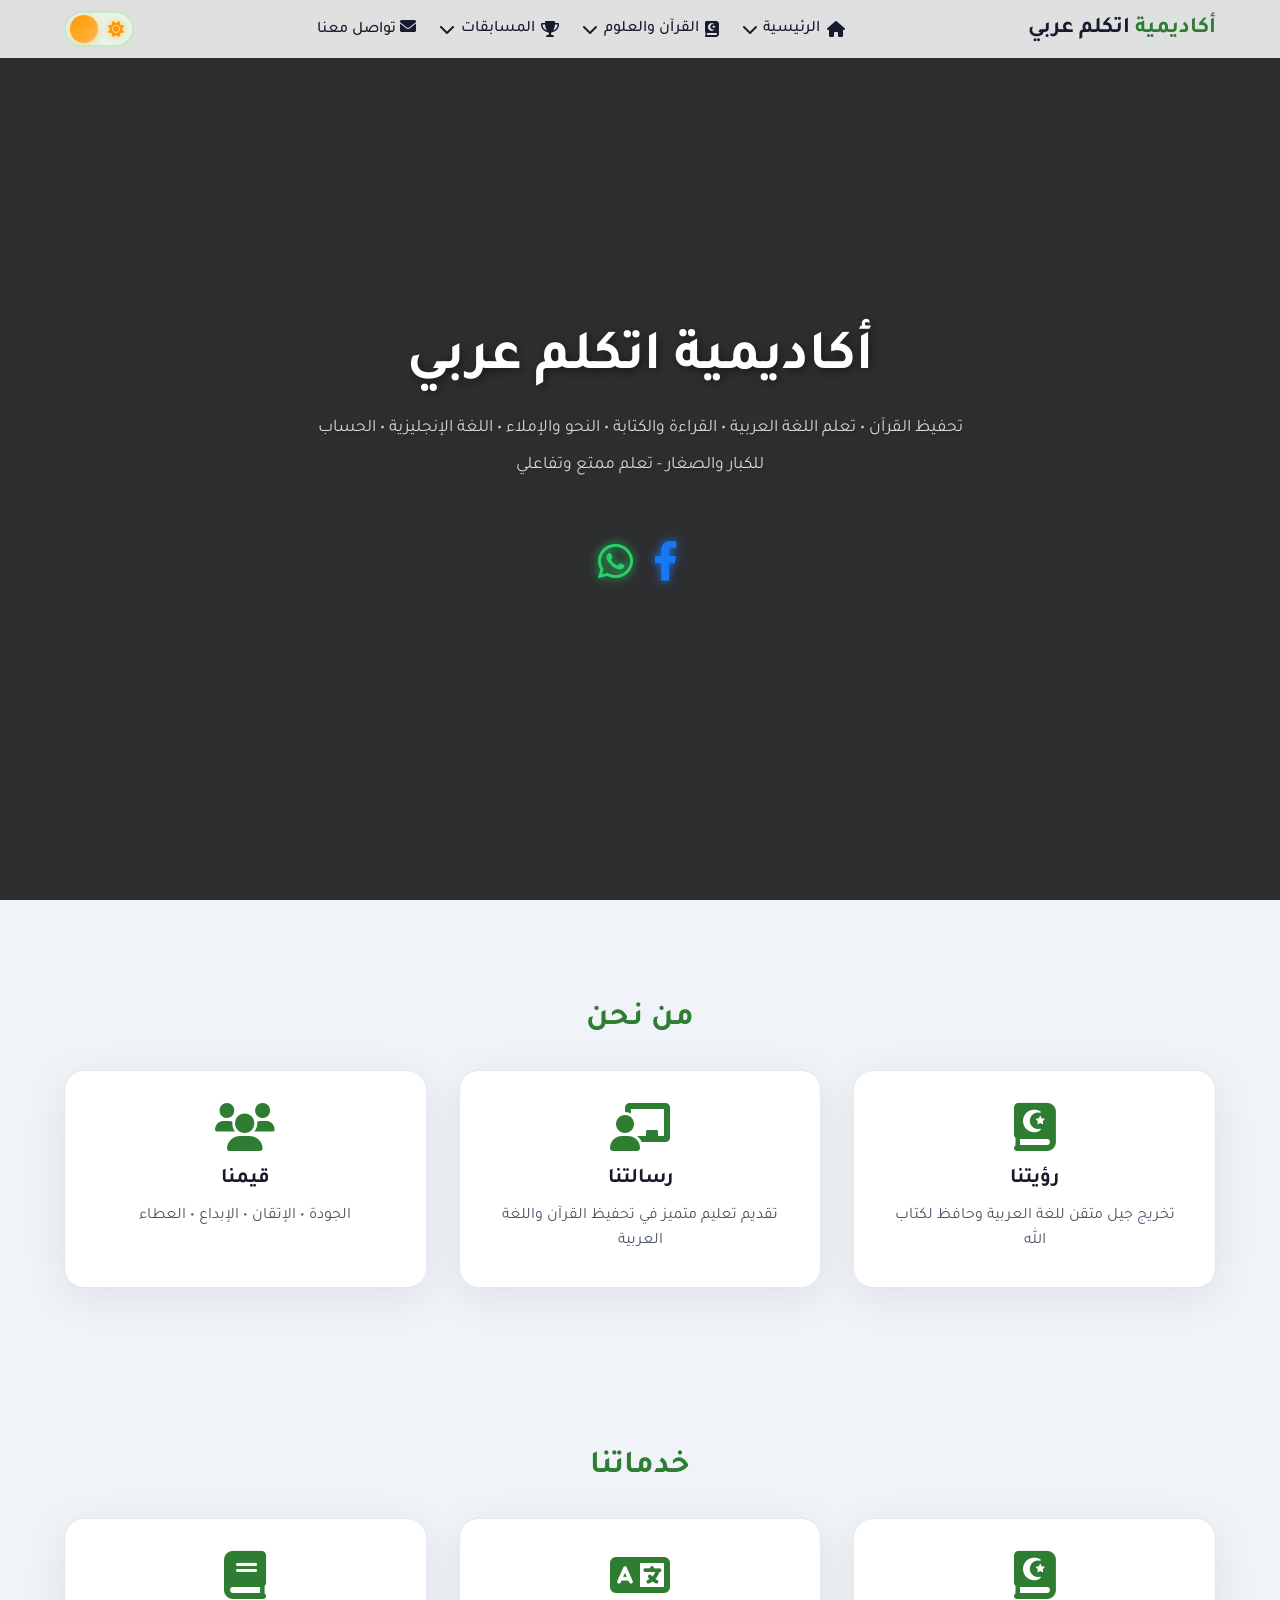
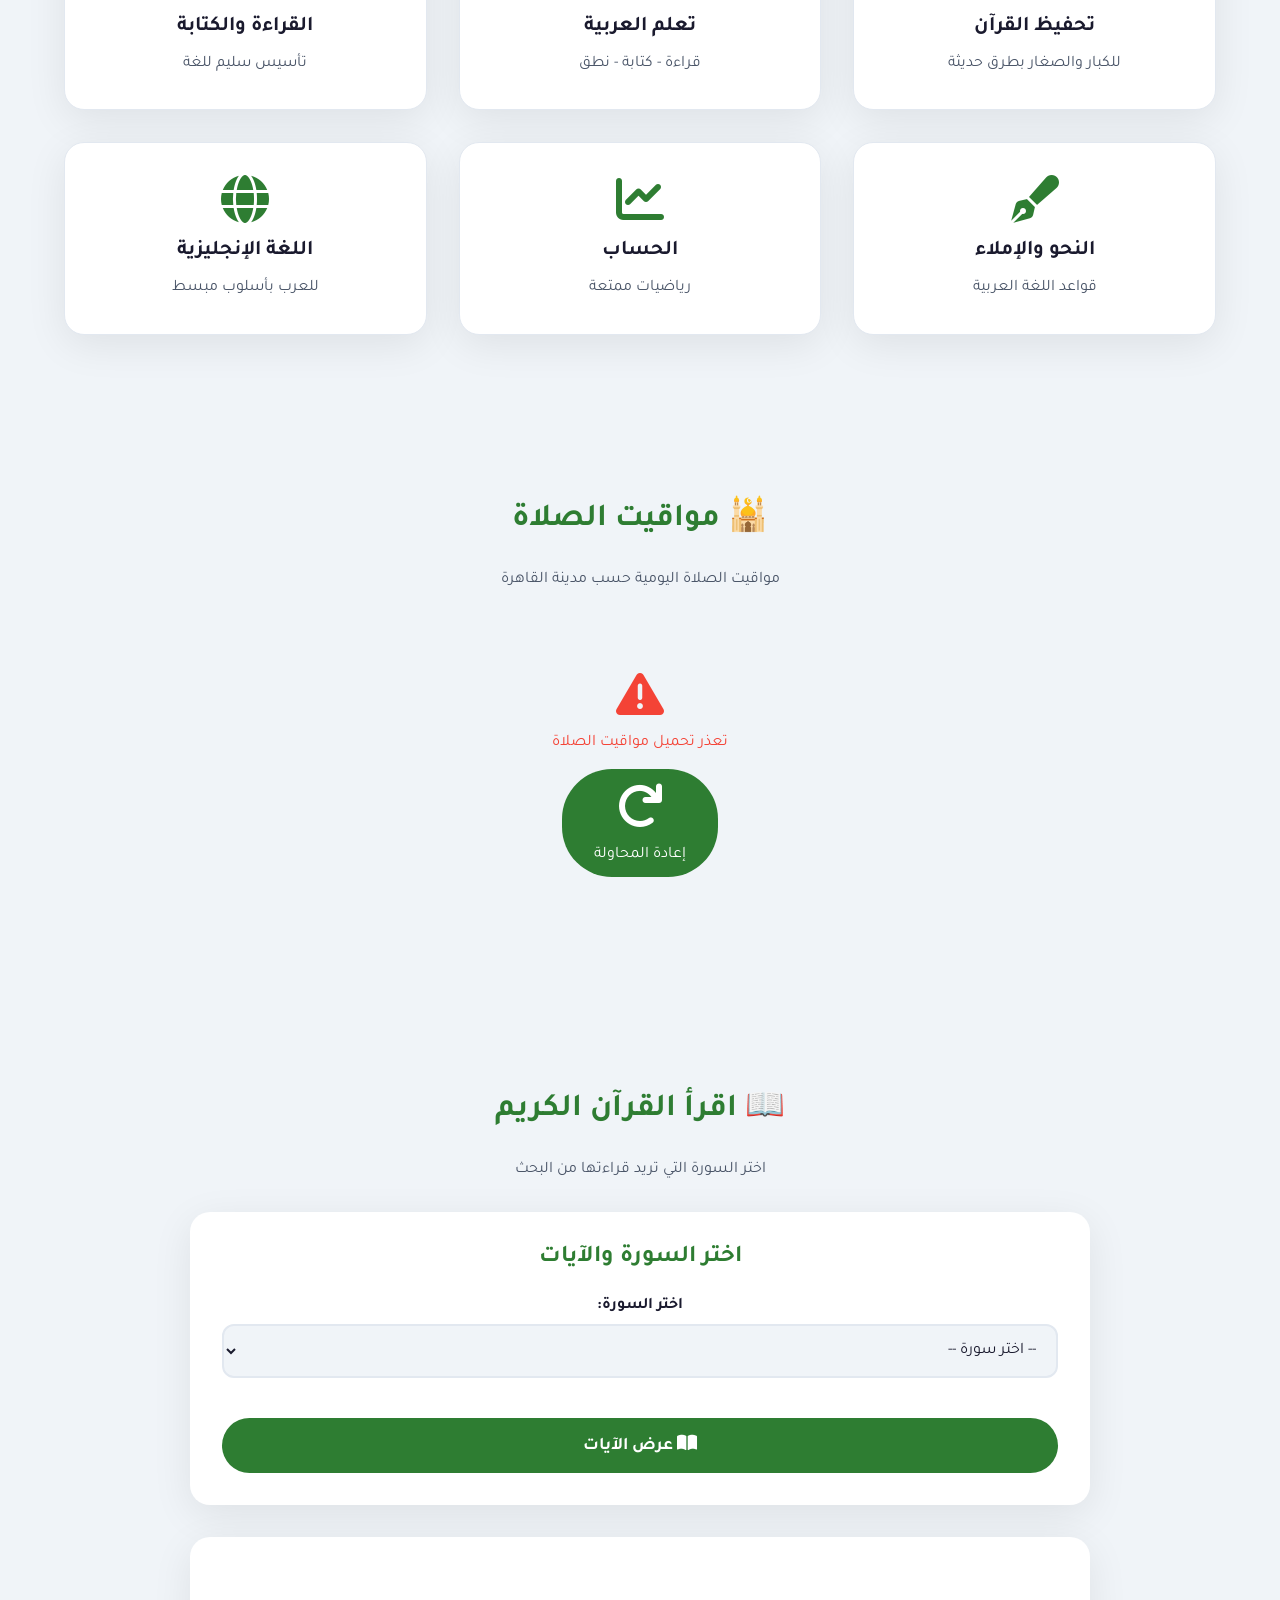
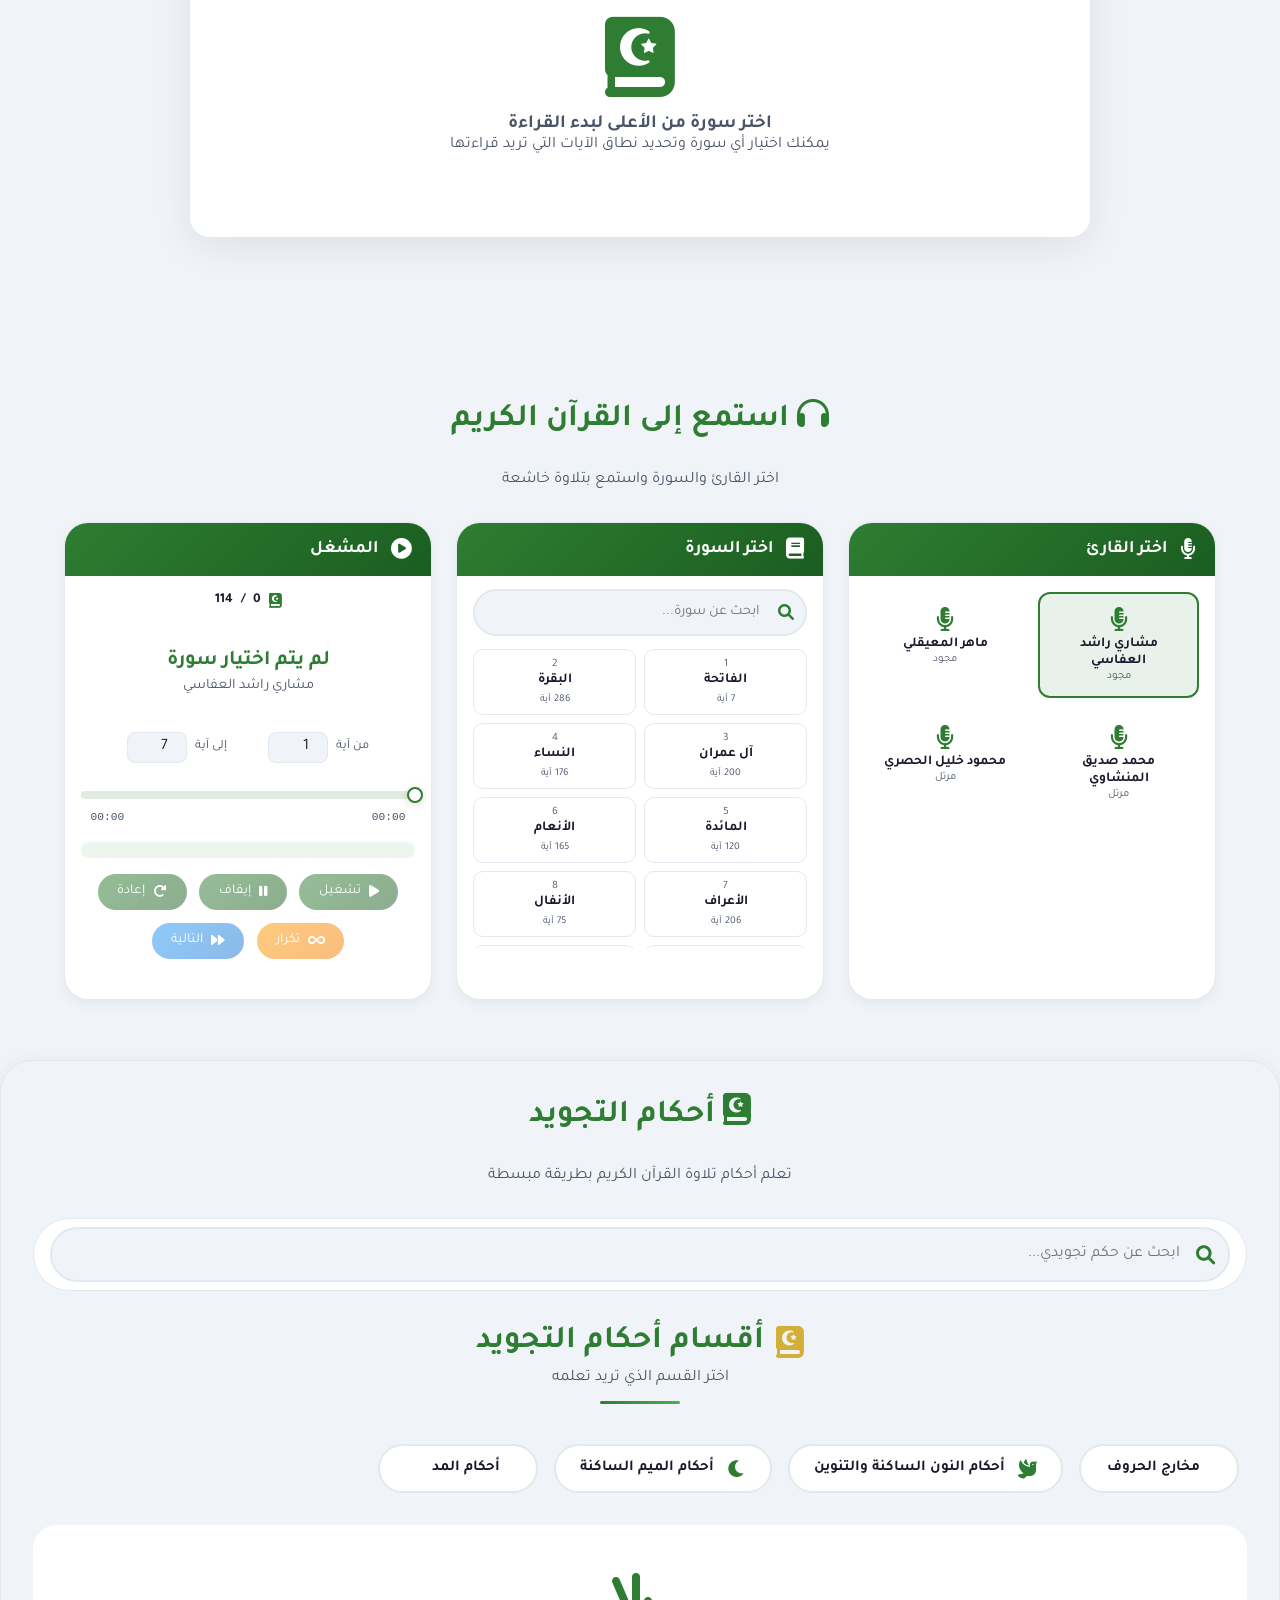
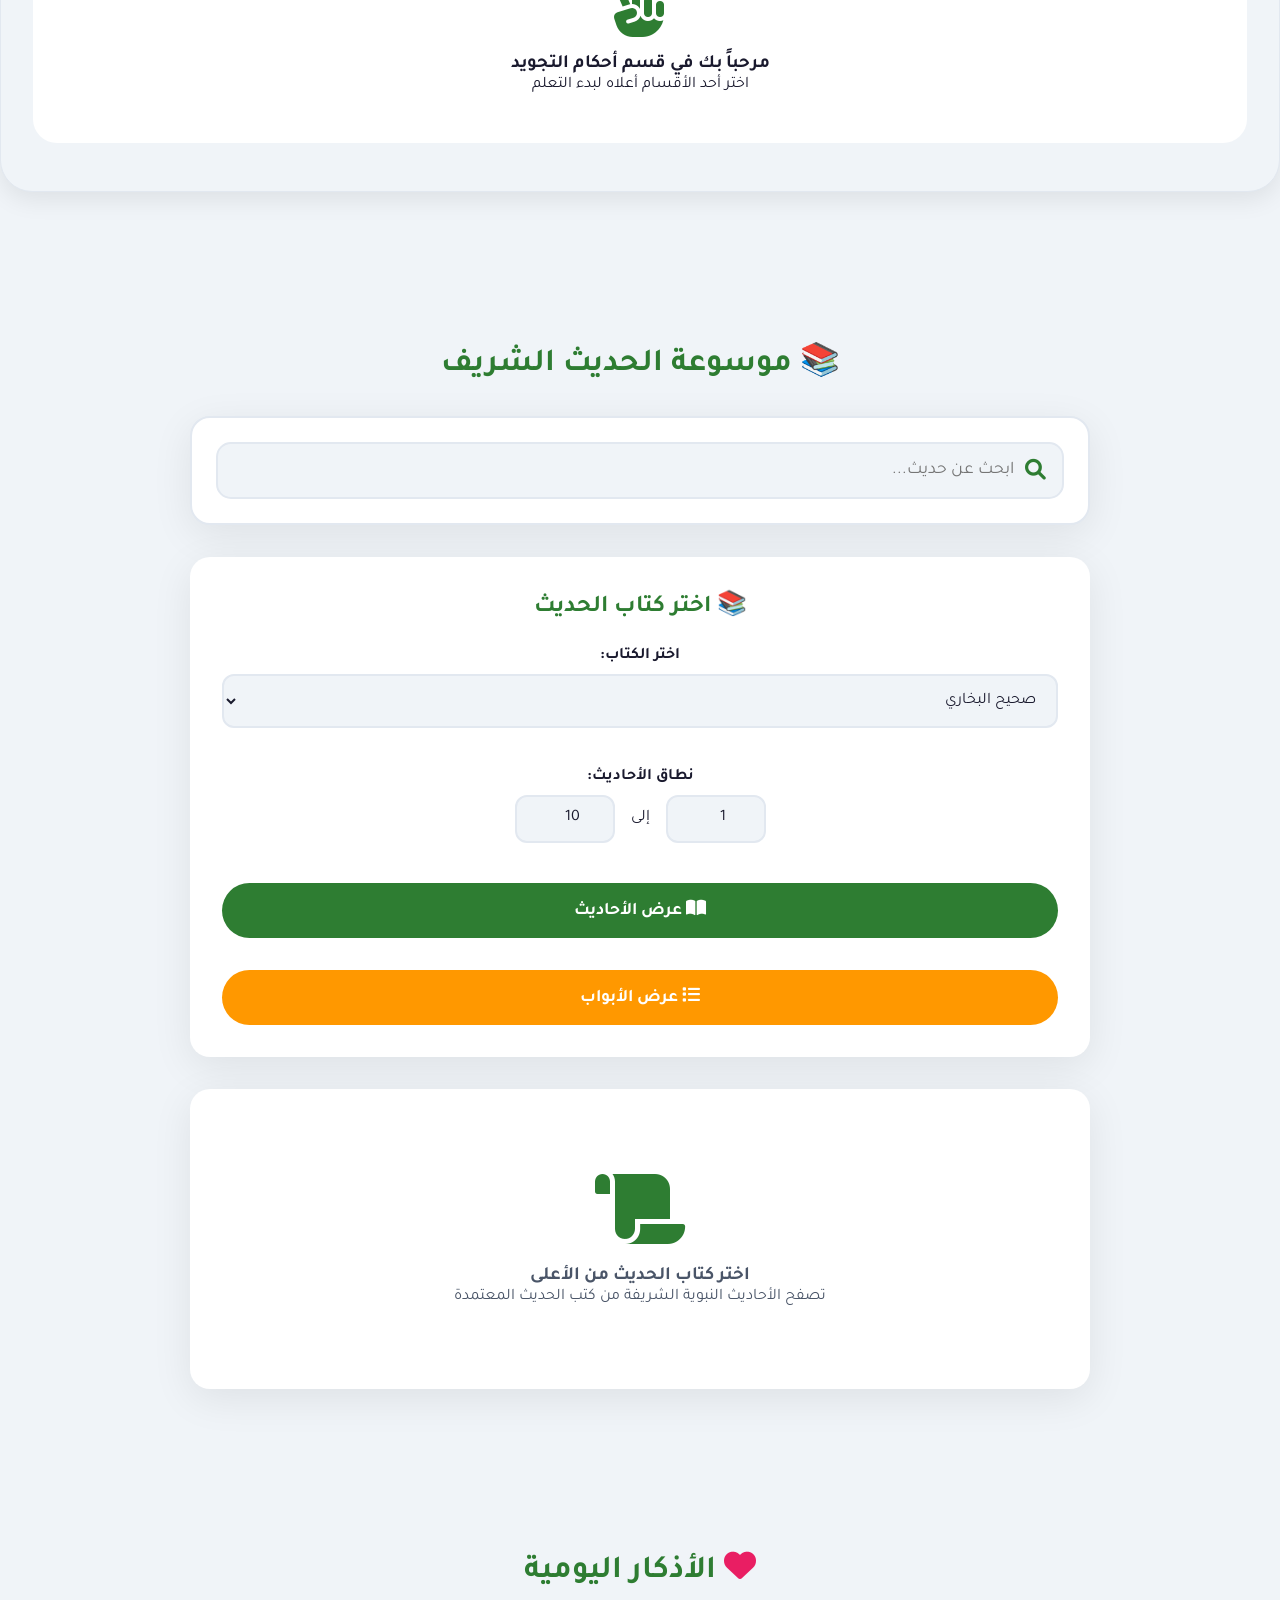
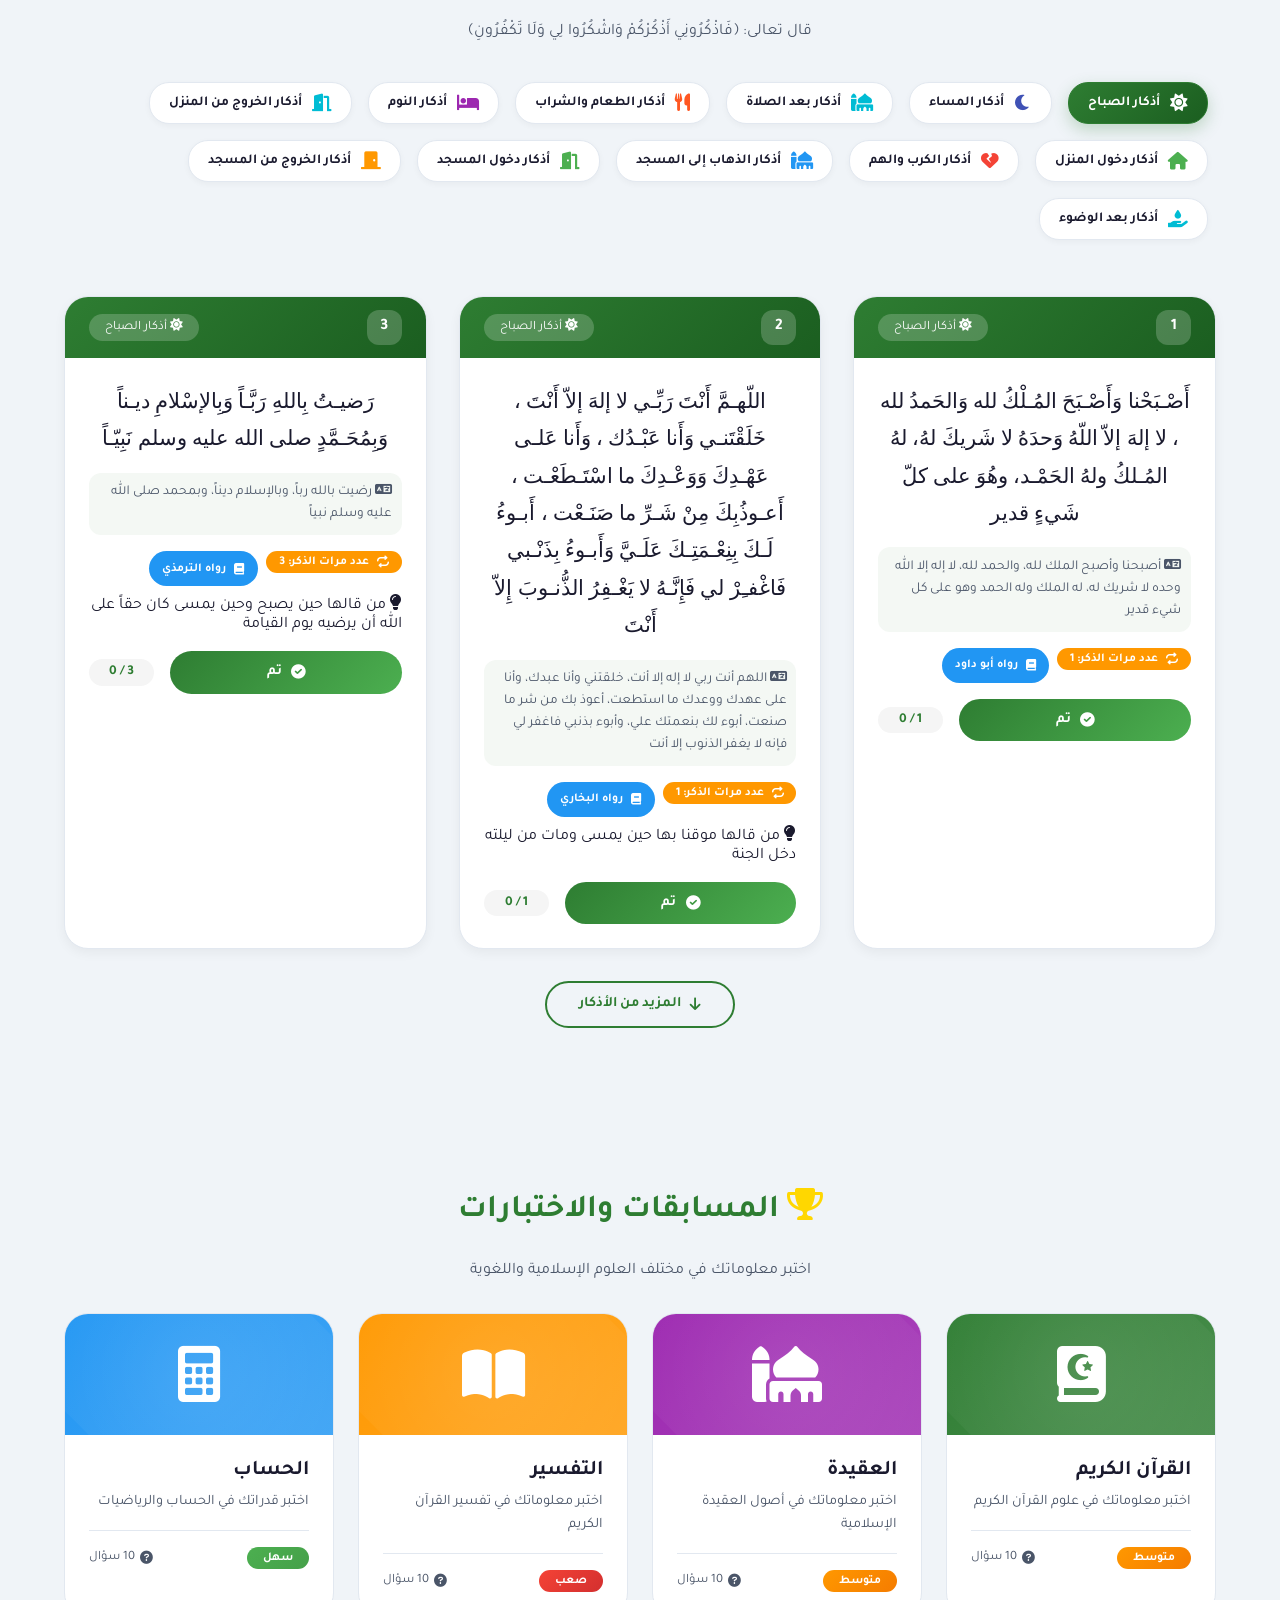
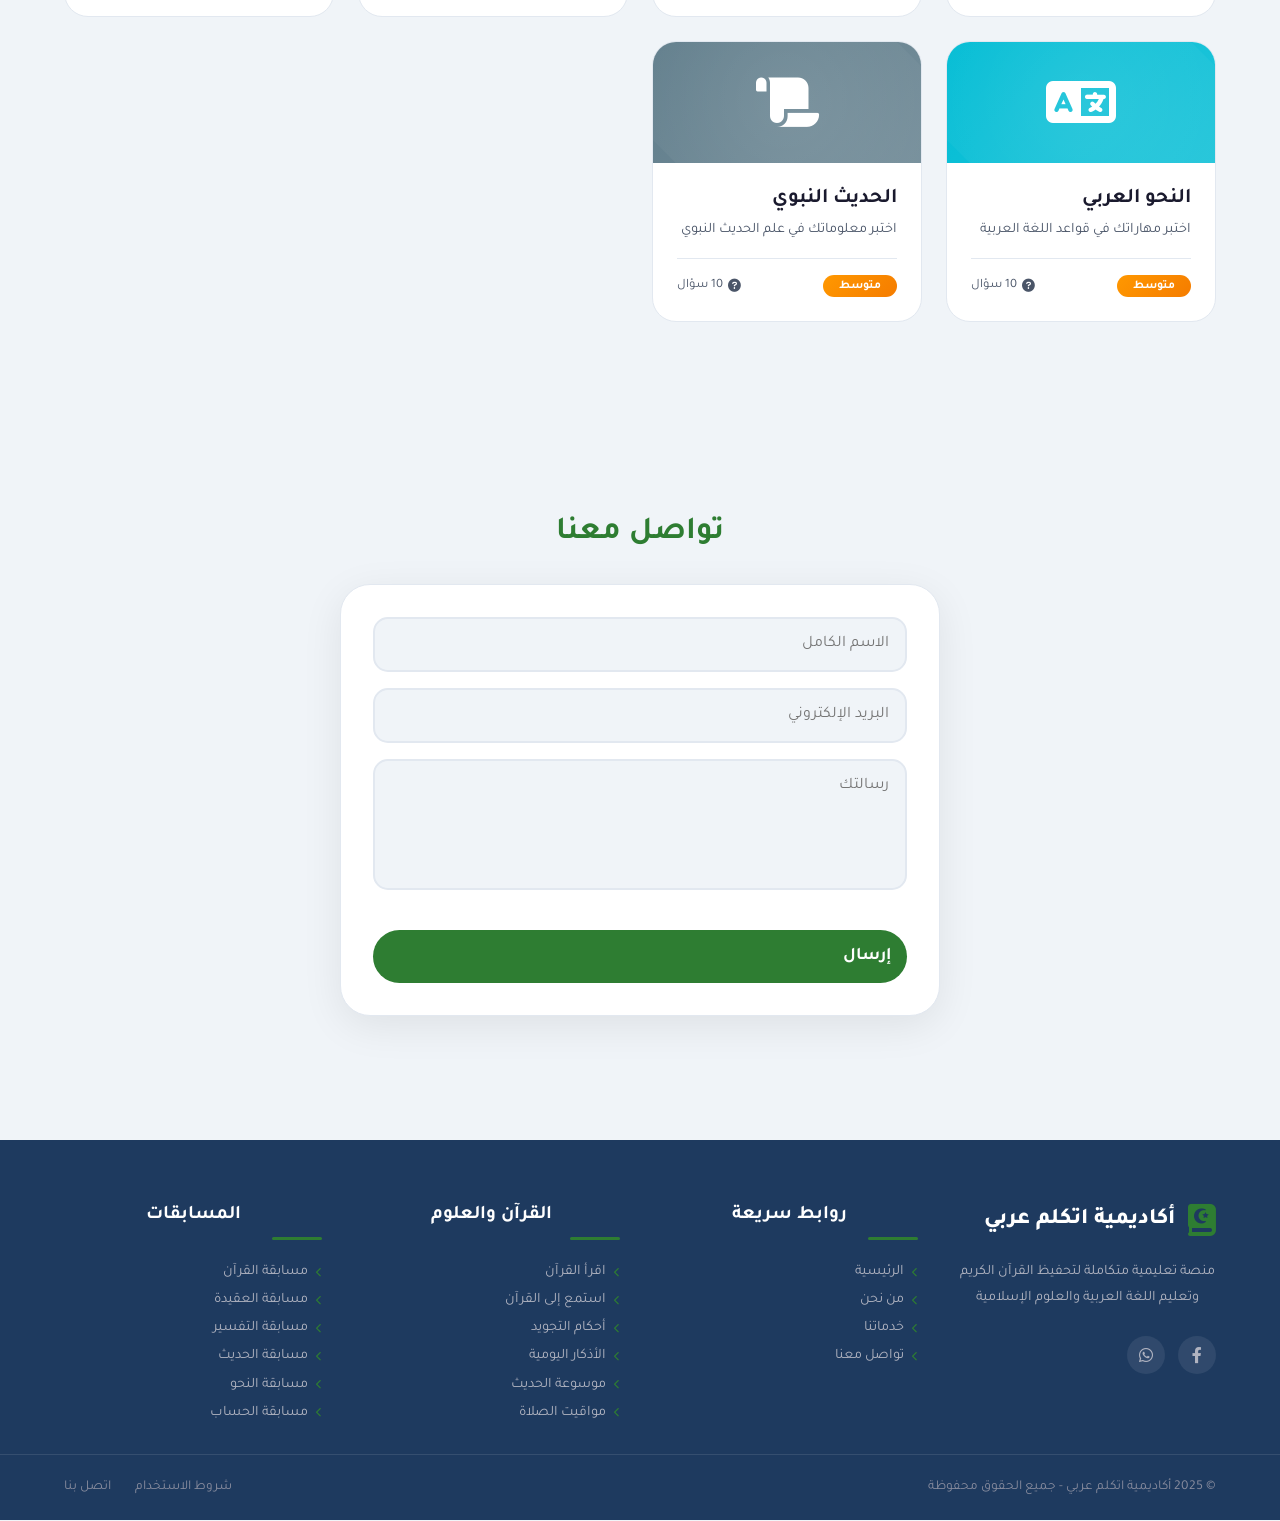
==== commit 38e88ffe: "change all" ====
--- a/index.html
+++ b/index.html
@@ -21,7 +21,7 @@
       href="https://cdnjs.cloudflare.com/ajax/libs/font-awesome/6.0.0-beta3/css/all.min.css"
     />
     <link rel="stylesheet" href="themes.css" />
-
+    <link rel="stylesheet" href="tajweed.css" />
     <link rel="stylesheet" href="navbar.css" />
     <link rel="stylesheet" href="hero.css" />
     <link rel="stylesheet" href="quran.css" />
@@ -34,7 +34,7 @@
     <link rel="stylesheet" href="contact.css" />
     <link rel="stylesheet" href="hadith.css" />
     <link rel="stylesheet" href="footer.css" />
-    <link rel="stylesheet" href="tajweed.css" />
+    <link rel="stylesheet" href="quran-audio.css" />
     <link rel="stylesheet" href="style.css" />
   </head>
   <body class="light-mode">
@@ -78,11 +78,21 @@
                   ><i class="fas fa-book-open"></i> اقرأ القرآن</a
                 >
               </li>
-               <li>
-              <a href="#hadith"
-                ><i class="fas fa-scroll"></i> موسوعة الحديث</a
-              >
-            </li>
+              <li>
+                <a href="#quranAudioSection" id="quranAudioNavLink">
+                  <i class="fas fa-headphones"></i> استمع إلى القرآن
+                </a>
+              </li>
+              <li>
+                <a href="#tajweed" id="tajweedNavLink">
+                  <i class="fas fa-quran"></i> أحكام التجويد
+                </a>
+              </li>
+              <li>
+                <a href="#hadith"
+                  ><i class="fas fa-scroll"></i> موسوعة الحديث</a
+                >
+              </li>
               <li>
                 <a href="#azkar"><i class="fas fa-hands"></i> الأذكار</a>
               </li>
@@ -126,7 +136,7 @@
                   ><i class="fas fa-language"></i> مسابقة النحو</a
                 >
               </li>
-             
+
               <li>
                 <a href="#quiz" data-quiz-category="math"
                   ><i class="fas fa-calculator"></i> مسابقة الحساب</a
@@ -290,6 +300,156 @@
         </div>
       </div>
     </section>
+    <!-- ==================== قسم الاستماع إلى القرآن الكريم ==================== -->
+    <section id="quranAudioSection">
+      <h2 class="section-title">
+        <i class="fas fa-headphones" style="color: #2e7d32"></i>
+        استمع إلى القرآن الكريم
+      </h2>
+      <p
+        style="
+          text-align: center;
+          color: var(--text-secondary);
+          margin-bottom: 2rem;
+        "
+      >
+        اختر القارئ والسورة واستمع بتلاوة خاشعة
+      </p>
+
+      <div class="quran-audio-container">
+        <!-- بطاقة اختيار القارئ -->
+        <div class="audio-card">
+          <div class="audio-card-header">
+            <i class="fas fa-microphone-alt"></i>
+            <h3>اختر القارئ</h3>
+          </div>
+          <div class="reciters-grid" id="recitersGrid">
+            <!-- القراء تتحط هنا بالجافاسكريبت -->
+          </div>
+        </div>
+
+        <!-- بطاقة اختيار السورة -->
+        <div class="audio-card">
+          <div class="audio-card-header">
+            <i class="fas fa-book"></i>
+            <h3>اختر السورة</h3>
+          </div>
+          <div class="surah-search-box">
+            <i class="fas fa-search"></i>
+            <input
+              type="text"
+              id="surahSearchInput"
+              placeholder="ابحث عن سورة..."
+            />
+          </div>
+          <div class="surahs-grid" id="surahsGrid">
+            <!-- السور تتحط هنا بالجافاسكريبت -->
+          </div>
+        </div>
+
+        <!-- بطاقة المشغل (معدلة) -->
+        <div class="audio-card player-card">
+          <div class="audio-card-header">
+            <i class="fas fa-play-circle"></i>
+            <h3>المشغل</h3>
+          </div>
+
+          <!-- 🆕 عداد السور -->
+          <div class="surah-counter" id="surahCounter">
+            <i class="fas fa-quran"></i>
+            <span id="currentSurahNumber">0</span> /
+            <span id="totalSurahsCount">114</span>
+          </div>
+
+          <!-- معلومات السورة المختارة -->
+          <div class="selected-info" id="selectedInfo">
+            <div class="surah-name" id="selectedSurahName">
+              لم يتم اختيار سورة
+            </div>
+            <div class="reciter-name" id="selectedReciterName">
+              اختر قارئاً أولاً
+            </div>
+          </div>
+
+          <!-- اختيار نطاق الآيات -->
+          <div class="ayah-range">
+            <div class="range-group">
+              <label>من آية</label>
+              <input type="number" id="startAyah" min="1" value="1" />
+            </div>
+            <div class="range-group">
+              <label>إلى آية</label>
+              <input type="number" id="endAyah" min="1" value="7" />
+            </div>
+          </div>
+
+          <!-- شريط التقدم العصري -->
+          <div class="progress-container">
+            <div class="custom-progress-bar" id="progressBar">
+              <div class="custom-progress-fill" id="progressFill"></div>
+              <div class="custom-progress-handle" id="progressHandle"></div>
+            </div>
+            <div class="time-info">
+              <span class="current-time" id="currentTime">00:00</span>
+              <span class="duration-time" id="durationTime">00:00</span>
+            </div>
+          </div>
+
+          <!-- عرض الآية الحالية -->
+          <div class="current-ayah-container">
+            <span id="currentAyahDisplay" class="current-ayah-text"></span>
+          </div>
+
+          <!-- 🆕 أزرار التحكم المتطورة -->
+          <div class="player-controls">
+            <button id="playBtn" class="control-btn" disabled>
+              <i class="fas fa-play"></i> تشغيل
+            </button>
+            <button id="pauseBtn" class="control-btn" disabled>
+              <i class="fas fa-pause"></i> إيقاف
+            </button>
+            <button id="repeatBtn" class="control-btn" disabled>
+              <i class="fas fa-redo-alt"></i> إعادة
+            </button>
+
+            <!-- 🆕 زر تكرار السورة (Loop) -->
+            <button id="loopBtn" class="control-btn loop-btn" disabled>
+              <i class="fas fa-infinity"></i> تكرار
+            </button>
+
+            <!-- 🆕 زر السورة التالية -->
+            <button id="nextSurahBtn" class="control-btn next-btn" disabled>
+              <i class="fas fa-forward"></i> التالية
+            </button>
+          </div>
+
+          <!-- رسالة الحالة -->
+          <div id="audioStatus" class="audio-status"></div>
+        </div>
+      </div>
+    </section>
+
+    <section id="tajweed">
+      <h2 class="section-title">
+        <i class="fas fa-quran" style="color: #2e7d32"></i>
+        أحكام التجويد
+      </h2>
+      <p
+        style="
+          text-align: center;
+          color: var(--text-secondary);
+          margin-bottom: 2rem;
+        "
+      >
+        تعلم أحكام تلاوة القرآن الكريم بطريقة مبسطة
+      </p>
+
+      <!-- حاوية البحث -->
+      <div id="tajweedSelector"></div>
+
+      <!-- حاوية عرض المحتوى -->
+      <div id="tajweedDisplay"></div>
+    </section>
 
     <!-- قسم موسوعة الحديث -->
     <section id="hadith">
@@ -310,8 +470,12 @@
     </section>
 
     <!-- ========== قسم الأذكار الجديد ========== -->
+
     <section id="azkar">
-      <h2 class="section-title">📿 الأذكار اليومية</h2>
+      <h2 class="section-title">
+        <i class="fas fa-heart" style="color: #e91e63"></i>
+        الأذكار اليومية
+      </h2>
       <p
         style="
           text-align: center;
@@ -323,73 +487,140 @@
         تَكْفُرُونِ﴾
       </p>
 
-      <div class="azkar-categories" id="azkarCategories">
-        <button class="azkar-category-btn active" data-category="dailyAdkar">
-          ☀️ أذكار الصباح والمساء
+      <!-- سلايدر الفئات (عصري) -->
+      <div class="azkar-categories-wrapper">
+        <div class="azkar-categories-slider" id="azkarCategoriesList">
+          <!-- الفئات تتحط هنا بالجافاسكريبت -->
+        </div>
+      </div>
+
+      <!-- حاوية عرض الكروت (يظهر فيها 3 كروت فقط) -->
+      <div class="azkar-cards-grid" id="azkarCardsGrid">
+        <!-- الكروت تتحط هنا -->
+      </div>
+
+      <!-- زر تحميل المزيد -->
+      <div class="load-more-wrapper" id="loadMoreWrapper" style="display: none">
+        <button class="load-more-btn" id="loadMoreAzkarBtn">
+          <i class="fas fa-arrow-down"></i>
+          المزيد من الأذكار
+          <i class="fas fa-spinner fa-spin" style="display: none"></i>
         </button>
-        <button class="azkar-category-btn" data-category="postSalaah">
-          🤲 أذكار بعد الصلاة
+      </div>
+
+      <!-- حالة التحميل (مخفي في البداية) -->
+      <div id="azkarLoading" class="azkar-loading" style="display: none">
+        <i class="fas fa-spinner fa-spin"></i> جاري تحميل الأذكار...
+      </div>
+
+      <!-- حالة الخطأ -->
+      <div id="azkarError" class="azkar-error" style="display: none"></div>
+    </section>
+
+    <section id="quiz">
+      <h2 class="section-title">
+        <i class="fas fa-trophy" style="color: #ffd700"></i>
+        المسابقات والاختبارات
+      </h2>
+      <p
+        style="
+          text-align: center;
+          color: var(--text-secondary);
+          margin-bottom: 2rem;
+        "
+      >
+        اختبر معلوماتك في مختلف العلوم الإسلامية واللغوية
+      </p>
+
+      <!-- شبكة بطاقات المسابقات -->
+      <div class="quiz-categories-grid" id="quizzesCategoriesGrid">
+        <!-- البطاقات تتحط هنا بالجافاسكريبت -->
+      </div>
+
+      <!-- ===== اختيار المستوى (معدل مع إضافة زر الرجوع) ===== -->
+      <div class="level-selector" id="levelSelector" style="display: none">
+        <!-- ✅ زر الرجوع للمسابقات - أضيفي هذا الزر -->
+        <button class="back-to-quizzes-level-btn" id="backToQuizzesFromLevel">
+          <i class="fas fa-arrow-right"></i>
+          جميع المسابقات
         </button>
-      </div>
-
-      <div id="azkarLoading" class="azkar-loading">
-        <i class="fas fa-spinner fa-spin"></i> جاري تحميل الأذكار...
-      </div>
-      <div id="azkarError" class="azkar-error" style="display: none"></div>
-      <div class="azkar-grid" id="azkarContainer"></div>
-    </section>
-
-    <section id="quiz">
-      <h2 class="section-title">المسابقات</h2>
-
-      <!-- اختيار المستوى -->
-      <div class="level-selector" id="levelSelector">
-        <h3>اختار القسم و المستوى</h3>
+
+        <h3 id="selectedQuizTitle">
+          <i class="fas fa-chart-line"></i>
+          اختار مستوى الصعوبة
+        </h3>
+        <p>كلما زاد المستوى، زادت صعوبة الأسئلة</p>
+
         <div class="level-buttons">
-          <button class="level-btn easy active" data-level="easy">
-            <i class="fa-regular fa-face-laugh"></i> سهل - للأطفال
+          <button class="level-btn easy" data-level="easy">
+            <i class="fa-regular fa-face-laugh"></i> سهل
+            <span style="font-size: 0.7rem">⭐</span>
           </button>
-          <button class="level-btn medium" data-level="medium">
-            <i class="fa-solid fa-star"></i> متوسط - للشباب
+          <button class="level-btn medium active" data-level="medium">
+            <i class="fa-solid fa-star"></i> متوسط
+            <span style="font-size: 0.7rem">⭐⭐</span>
           </button>
           <button class="level-btn hard" data-level="hard">
-            <i class="fa-solid fa-fire"></i> صعب - للكبار
+            <i class="fa-solid fa-fire"></i> صعب
+            <span style="font-size: 0.7rem">⭐⭐⭐</span>
           </button>
         </div>
+
         <button class="start-quiz-btn" id="startQuizBtn">
-          <i class="fa-solid fa-rocket"></i> انتقل للمسابقة
+          <i class="fa-solid fa-rocket"></i> ابدأ المسابقة
         </button>
       </div>
 
       <!-- حاوية المسابقة -->
-      <div class="quiz-container" id="quizContainer">
+      <div class="quiz-container" id="quizContainer" style="display: none">
         <div class="quiz-header">
-          <h3 id="quizTitle">مسابقة القرآن الكريم</h3>
-        </div>
+          <button class="back-to-quizzes-btn" id="backToQuizzesBtn">
+            <i class="fas fa-arrow-right"></i>
+            جميع المسابقات
+          </button>
+          <h3 id="quizTitle">مسابقة</h3>
+          <div
+            class="quiz-level-badge"
+            id="quizLevelBadge"
+            style="display: none"
+          ></div>
+        </div>
+
         <div class="progress-bar">
-          <div class="progress-fill" id="quizProgress"></div>
-        </div>
+          <div class="progress-fill" id="quizProgress" style="width: 0%"></div>
+        </div>
+
         <div id="quizQuestion" class="question-text"></div>
+
         <div class="options" id="quizOptions"></div>
+
         <div class="quiz-footer">
-          <span id="quizCounter">السؤال 1 / 10</span>
-          <button class="btn" id="quizNext">التالي</button>
-        </div>
-        <div id="quizResult" class="result"></div>
-        <button
-          class="btn"
-          id="quizReset"
-          style="background: #666; margin-top: 1rem"
+          <span id="quizCounter">السؤال 1 / 0</span>
+          <div>
+            <button class="btn" id="quizPrev" style="display: none">
+              <i class="fas fa-arrow-right"></i> السابق
+            </button>
+            <button class="btn" id="quizNext">
+              التالي <i class="fas fa-arrow-left"></i>
+            </button>
+          </div>
+        </div>
+
+        <div id="quizResult" class="result" style="display: none"></div>
+
+        <div
+          style="
+            display: flex;
+            gap: 1rem;
+            justify-content: center;
+            margin-top: 1rem;
+            flex-wrap: wrap;
+          "
         >
-          <i class="fa-solid fa-arrow-rotate-left"></i> إعادة المسابقة
-        </button>
-        <button
-          class="btn"
-          id="backToLevels"
-          style="background: #2196f3; margin-top: 1rem; margin-right: 1rem"
-        >
-          <i class="fa-solid fa-code-compare"></i> الرئيسية
-        </button>
+          <button class="btn" id="quizReset" style="background: #666">
+            <i class="fa-solid fa-arrow-rotate-left"></i> إعادة المحاولة
+          </button>
+        </div>
       </div>
     </section>
 
@@ -430,12 +661,12 @@
               target="_blank"
               ><i class="fab fa-facebook-f"></i
             ></a>
-            <a href="https://iwtsp.com/201065110667" class="social-link"
+            <a
+              href="https://iwtsp.com/201065110667"
+              class="social-link"
               target="_blank"
               ><i class="fab fa-whatsapp"></i
             ></a>
-           
-        
           </div>
         </div>
 
@@ -470,6 +701,14 @@
               <a href="#quran"
                 ><i class="fas fa-chevron-left"></i> اقرأ القرآن</a
               >
+            </li>
+             <li><a href="#quranAudioSection" id="quranAudioNavLink">
+    <i class="fas fa-chevron-left"></i> استمع إلى القرآن
+  </a></li>
+            <li>
+              <a href="#tajweed" id="tajweedNavLink">
+                <i class="fas fa-chevron-left"></i> أحكام التجويد
+              </a>
             </li>
             <li>
               <a href="#azkar"
@@ -537,28 +776,29 @@
       </div>
     </footer>
 
-    <!-- ==================== (Data Files) ==================== -->
-
+    <!-- 1️⃣ البيانات أولاً -->
     <script src="azkar-data.js"></script>
-
-    <!-- ==================== (Core Systems) ==================== -->
-
+    <script src="tajweed-data.js"></script>
+
+    <!-- 2️⃣ النظم الأساسية -->
     <script src="prayer-times.js"></script>
     <script src="quran-reader.js"></script>
     <script src="hadith-system.js"></script>
     <script src="azkar-system.js"></script>
-
-    <!-- ==================== (Quiz Systems) ==================== -->
-
+    <script src="tajweed-system.js"></script>
+
+    <!-- 4️⃣ بيانات الاختبارات -->
     <script src="aqeeda-quiz.js"></script>
     <script src="tafseer-quiz.js"></script>
     <script src="hadith-quiz.js"></script>
     <script src="math-quiz.js"></script>
     <script src="arabic-quiz.js"></script>
+
+    <!-- 3️⃣ نظام المسابقات -->
     <script src="quiz-system.js"></script>
 
-    <!-- ==================== (Main App) ==================== -->
-
+    <!-- 5️⃣ الملف الرئيسي (آخر حاجة) -->
+    <script src="quran-audio.js"></script>
     <script src="app.js"></script>
   </body>
 </html>
--- a/tajweed.css
+++ b/tajweed.css
@@ -0,0 +1,683 @@
+/* ========================================== */
+/* TAJWEED SYSTEM - تصميم عصري كامل */
+/* ========================================== */
+
+/* ===== المتغيرات ===== */
+:root {
+    --bg-primary: #ffffff;
+    --bg-secondary: #f9f9f9;
+    --card-bg: #ffffff;
+    --text-primary: #1a2e1a;
+    --text-secondary: #666666;
+    --border-color: #e8f0e8;
+    --shadow-sm: 0 4px 12px rgba(0, 0, 0, 0.05);
+    --shadow-md: 0 8px 25px rgba(0, 0, 0, 0.08);
+    --shadow-lg: 0 15px 40px rgba(0, 0, 0, 0.12);
+    --shadow-hover: 0 20px 35px -12px rgba(46, 125, 50, 0.2);
+    --tajweed-green: #2e7d32;
+    --tajweed-light-green: #4caf50;
+    --tajweed-gold: #d4af37;
+    --tajweed-orange: #ff9800;
+    --transition-fast: 0.2s ease;
+    --transition-normal: 0.3s cubic-bezier(0.4, 0, 0.2, 1);
+}
+
+body.dark-mode {
+    --bg-primary: #1a1a2e;
+    --bg-secondary: #16213e;
+    --card-bg: #0f0f1a;
+    --text-primary: #e8e8e8;
+    --text-secondary: #aaaaaa;
+    --border-color: #2a2a3e;
+    --shadow-sm: 0 4px 12px rgba(0, 0, 0, 0.2);
+    --shadow-md: 0 8px 25px rgba(0, 0, 0, 0.3);
+    --shadow-lg: 0 15px 40px rgba(0, 0, 0, 0.4);
+}
+
+/* ===== الحاوية الرئيسية ===== */
+#tajweed {
+    background: var(--bg-primary);
+    border-radius: 32px;
+    padding: 2rem;
+    margin-bottom: 3rem;
+    box-shadow: var(--shadow-md);
+    border: 1px solid var(--border-color);
+    transition: all var(--transition-normal);
+}
+
+/* ===== هيدر القسم ===== */
+.tajweed-header {
+    text-align: center;
+    margin-bottom: 2.5rem;
+    position: relative;
+}
+
+.tajweed-header h2 {
+    font-size: 2rem;
+    color: var(--tajweed-green);
+    margin-bottom: 0.5rem;
+    display: inline-flex;
+    align-items: center;
+    gap: 0.8rem;
+}
+
+.tajweed-header h2 i {
+    font-size: 2rem;
+    color: var(--tajweed-gold);
+}
+
+.tajweed-header p {
+    color: var(--text-secondary);
+    font-size: 1rem;
+}
+
+.tajweed-header::after {
+    content: '';
+    position: absolute;
+    bottom: -1rem;
+    left: 50%;
+    transform: translateX(-50%);
+    width: 80px;
+    height: 3px;
+    background: linear-gradient(90deg, var(--tajweed-green), var(--tajweed-light-green));
+    border-radius: 3px;
+}
+
+/* ===== حاوية البحث ===== */
+.tajweed-search-container {
+    background: var(--bg-secondary);
+    border-radius: 60px;
+    padding: 0.5rem 1rem;
+    margin-bottom: 2rem;
+    border: 1px solid var(--border-color);
+    transition: all var(--transition-normal);
+}
+
+.tajweed-search-box {
+    position: relative;
+    display: flex;
+    align-items: center;
+    width: 100%;
+}
+
+.tajweed-search-icon {
+    position: absolute;
+    right: 15px;
+    color: var(--tajweed-green);
+    font-size: 1.2rem;
+    z-index: 2;
+    pointer-events: none;
+}
+
+.tajweed-search-input {
+    width: 100%;
+    padding: 1rem 3rem 1rem 1.5rem;
+    border: 2px solid var(--border-color);
+    border-radius: 60px;
+    font-size: 1rem;
+    font-family: "Tajawal", sans-serif;
+    background: var(--bg-primary);
+    color: var(--text-primary);
+    transition: all var(--transition-fast);
+}
+
+.tajweed-search-input:focus {
+    outline: none;
+    border-color: var(--tajweed-green);
+    box-shadow: 0 0 0 3px rgba(46, 125, 50, 0.1);
+}
+
+.tajweed-clear-search {
+    position: absolute;
+    left: 15px;
+    background: var(--bg-secondary);
+    border: none;
+    width: 30px;
+    height: 30px;
+    border-radius: 50%;
+    cursor: pointer;
+    display: flex;
+    align-items: center;
+    justify-content: center;
+    color: var(--text-secondary);
+    transition: all var(--transition-fast);
+}
+
+.tajweed-clear-search:hover {
+    background: #f44336;
+    color: white;
+}
+
+/* ===== شريط الأقسام مع الحاوية ===== */
+.tajweed-slider-container {
+    position: relative;
+    display: flex;
+    align-items: center;
+    gap: 0.5rem;
+    margin-bottom: 1rem;
+}
+
+.tajweed-categories-slider {
+    display: flex;
+    gap: 1rem;
+    overflow-x: auto;
+    padding: 1rem 0.5rem;
+    scroll-behavior: smooth;
+    -webkit-overflow-scrolling: touch;
+    cursor: grab;
+    scrollbar-width: thin;
+    flex: 1;
+    min-width: 0;
+}
+
+.tajweed-categories-slider:active {
+    cursor: grabbing;
+}
+
+.tajweed-categories-slider::-webkit-scrollbar {
+    height: 5px;
+}
+
+.tajweed-categories-slider::-webkit-scrollbar-track {
+    background: var(--border-color);
+    border-radius: 10px;
+}
+
+.tajweed-categories-slider::-webkit-scrollbar-thumb {
+    background: var(--tajweed-green);
+    border-radius: 10px;
+}
+
+/* أزرار التمرير */
+.tajweed-scroll-btn {
+    width: 35px;
+    height: 35px;
+    border-radius: 50%;
+    background: var(--card-bg);
+    border: 1px solid var(--border-color);
+    color: var(--tajweed-green);
+    cursor: pointer;
+    display: none;
+    align-items: center;
+    justify-content: center;
+    transition: all 0.3s ease;
+    flex-shrink: 0;
+}
+
+.tajweed-scroll-btn:hover {
+    background: var(--tajweed-green);
+    color: white;
+}
+
+@media (max-width: 768px) {
+    .tajweed-scroll-btn {
+        display: flex;
+    }
+}
+
+/* ===== بطاقة القسم ===== */
+.tajweed-category-card {
+    flex-shrink: 0;
+    min-width: 160px;
+    background: var(--card-bg);
+    border: 2px solid var(--border-color);
+    border-radius: 60px;
+    padding: 0.8rem 1.5rem;
+    display: flex;
+    align-items: center;
+    gap: 0.8rem;
+    cursor: pointer;
+    transition: all var(--transition-normal);
+    position: relative;
+    overflow: hidden;
+}
+
+.tajweed-category-card::before {
+    content: '';
+    position: absolute;
+    top: 0;
+    left: 0;
+    right: 0;
+    bottom: 0;
+    background: linear-gradient(135deg, var(--tajweed-green), var(--tajweed-light-green));
+    opacity: 0;
+    transition: opacity var(--transition-normal);
+    z-index: 0;
+}
+
+.tajweed-category-card:hover::before {
+    opacity: 0.1;
+}
+
+.tajweed-category-card.active {
+    background: linear-gradient(135deg, var(--tajweed-green), var(--tajweed-light-green));
+    border-color: transparent;
+    box-shadow: 0 8px 20px rgba(46, 125, 50, 0.3);
+}
+
+.tajweed-category-card.active i,
+.tajweed-category-card.active span {
+    color: white;
+    position: relative;
+    z-index: 1;
+}
+
+.tajweed-category-card i {
+    font-size: 1.2rem;
+    color: var(--tajweed-green);
+    position: relative;
+    z-index: 1;
+    transition: color var(--transition-fast);
+}
+
+.tajweed-category-card span {
+    font-size: 0.95rem;
+    font-weight: 600;
+    color: var(--text-primary);
+    position: relative;
+    z-index: 1;
+    transition: color var(--transition-fast);
+    white-space: nowrap;
+}
+
+.tajweed-category-card:hover {
+    transform: translateY(-3px);
+    border-color: var(--tajweed-green);
+    box-shadow: var(--shadow-hover);
+}
+
+/* ===== إشارة السحب ===== */
+.tajweed-swipe-indicator {
+    display: none;
+    text-align: center;
+    margin-top: 0.5rem;
+    margin-bottom: 1rem;
+    animation: bounce 1.5s ease infinite;
+}
+
+.tajweed-swipe-indicator i {
+    font-size: 1.2rem;
+    color: var(--tajweed-green);
+    background: var(--bg-secondary);
+    padding: 0.5rem;
+    border-radius: 50%;
+    box-shadow: var(--shadow-sm);
+}
+
+.tajweed-swipe-indicator span {
+    font-size: 0.75rem;
+    color: var(--text-secondary);
+    margin-right: 0.5rem;
+}
+
+@keyframes bounce {
+    0%, 100% { transform: translateX(0); }
+    50% { transform: translateX(10px); }
+}
+
+@media (max-width: 768px) {
+    .tajweed-swipe-indicator {
+        display: flex;
+        align-items: center;
+        justify-content: center;
+        gap: 0.5rem;
+    }
+}
+
+/* ===== أزرار التنقل ===== */
+.tajweed-nav-buttons {
+    display: flex;
+    justify-content: flex-end;
+    gap: 1rem;
+    margin-bottom: 1.5rem;
+    flex-wrap: wrap;
+}
+
+.tajweed-nav-btn {
+    background: transparent;
+    border: 2px solid var(--tajweed-green);
+    color: var(--tajweed-green);
+    padding: 0.6rem 1.2rem;
+    border-radius: 50px;
+    cursor: pointer;
+    font-weight: 600;
+    transition: all var(--transition-normal);
+    display: inline-flex;
+    align-items: center;
+    gap: 0.5rem;
+    font-size: 0.9rem;
+}
+
+.tajweed-nav-btn:hover {
+    background: var(--tajweed-green);
+    color: white;
+    transform: translateY(-2px);
+    box-shadow: 0 5px 15px rgba(46, 125, 50, 0.3);
+}
+
+.tajweed-back-btn {
+    background: #666;
+    border-color: #666;
+    color: white;
+}
+
+.tajweed-back-btn:hover {
+    background: #555;
+}
+
+/* ===== القائمة المنسدلة ===== */
+.tajweed-quick-nav {
+    background: var(--bg-secondary);
+    border-radius: 20px;
+    padding: 1rem 1.5rem;
+    margin-bottom: 2rem;
+    border: 1px solid var(--border-color);
+    display: flex;
+    align-items: center;
+    gap: 1rem;
+    flex-wrap: wrap;
+}
+
+.tajweed-quick-nav label {
+    font-weight: 600;
+    color: var(--text-primary);
+    display: flex;
+    align-items: center;
+    gap: 0.5rem;
+    white-space: nowrap;
+}
+
+.tajweed-quick-nav select {
+    flex: 1;
+    min-width: 200px;
+    padding: 0.8rem 1rem;
+    border: 2px solid var(--border-color);
+    border-radius: 60px;
+    font-size: 0.9rem;
+    font-family: "Tajawal", sans-serif;
+    background: var(--bg-primary);
+    color: var(--text-primary);
+    cursor: pointer;
+}
+
+/* ===== شبكة الأحكام ===== */
+.tajweed-rules-grid {
+    display: grid;
+    grid-template-columns: repeat(3, 1fr);
+    gap: 1.5rem;
+    margin-bottom: 2rem;
+}
+
+/* ===== بطاقة الحكم ===== */
+.tajweed-rule-card {
+    background: var(--card-bg);
+    border-radius: 24px;
+    overflow: hidden;
+    transition: all var(--transition-normal);
+    border: 1px solid var(--border-color);
+    animation: fadeInUp 0.5s ease backwards;
+    cursor: pointer;
+    display: flex;
+    flex-direction: column;
+    height: 100%;
+}
+
+.tajweed-rule-card:hover {
+    transform: translateY(-8px);
+    box-shadow: var(--shadow-hover);
+    border-color: var(--tajweed-green);
+}
+
+@keyframes fadeInUp {
+    from { opacity: 0; transform: translateY(30px); }
+    to { opacity: 1; transform: translateY(0); }
+}
+
+.tajweed-rule-card-header {
+    background: linear-gradient(135deg, var(--tajweed-green), #1b5e20);
+    padding: 1rem 1.2rem;
+    color: white;
+    display: flex;
+    justify-content: space-between;
+    align-items: center;
+}
+
+.tajweed-rule-number {
+    background: rgba(255, 255, 255, 0.2);
+    width: 35px;
+    height: 35px;
+    border-radius: 12px;
+    display: flex;
+    align-items: center;
+    justify-content: center;
+    font-weight: bold;
+}
+
+.tajweed-rule-level {
+    background: rgba(255, 255, 255, 0.2);
+    padding: 0.2rem 0.8rem;
+    border-radius: 50px;
+    font-size: 0.7rem;
+    font-weight: 600;
+}
+
+.level-beginner { background: #4caf50; }
+.level-intermediate { background: #ff9800; }
+.level-advanced { background: #f44336; }
+
+.tajweed-rule-card-content {
+    padding: 1.5rem;
+    flex: 1;
+    display: flex;
+    flex-direction: column;
+}
+
+.tajweed-rule-title {
+    font-size: 1.2rem;
+    font-weight: 700;
+    color: var(--tajweed-green);
+    margin-bottom: 0.8rem;
+    display: flex;
+    align-items: center;
+    gap: 0.5rem;
+}
+
+.tajweed-rule-title i {
+    color: var(--tajweed-gold);
+}
+
+.tajweed-rule-text {
+    font-size: 0.9rem;
+    line-height: 1.7;
+    color: var(--text-primary);
+    margin-bottom: 1rem;
+    display: -webkit-box;
+    -webkit-box-orient: vertical;
+    overflow: hidden;
+}
+
+.tajweed-rule-example {
+    background: rgba(46, 125, 50, 0.08);
+    padding: 0.8rem;
+    border-radius: 16px;
+    font-family: 'Amiri', serif;
+    font-size: 1rem;
+    color: var(--tajweed-orange);
+    border-right: 3px solid var(--tajweed-gold);
+    margin-bottom: 1rem;
+}
+
+.tajweed-details-btn {
+    width: 100%;
+    background: transparent;
+    border: 2px solid var(--tajweed-green);
+    color: var(--tajweed-green);
+    padding: 0.6rem;
+    border-radius: 50px;
+    cursor: pointer;
+    font-weight: 600;
+    transition: all var(--transition-normal);
+    display: flex;
+    align-items: center;
+    justify-content: center;
+    gap: 0.5rem;
+    font-size: 0.85rem;
+    margin-top: auto;
+}
+
+.tajweed-details-btn:hover {
+    background: var(--tajweed-green);
+    color: white;
+    transform: translateY(-2px);
+}
+
+/* ===== زر تحميل المزيد ===== */
+.tajweed-load-more-wrapper {
+    text-align: center;
+    margin: 2rem 0 1rem;
+}
+
+.tajweed-load-more-btn {
+    background: transparent;
+    border: 2px solid var(--tajweed-green);
+    color: var(--tajweed-green);
+    padding: 0.8rem 2rem;
+    border-radius: 60px;
+    cursor: pointer;
+    font-weight: 600;
+    transition: all var(--transition-normal);
+    display: inline-flex;
+    align-items: center;
+    gap: 0.8rem;
+}
+
+.tajweed-load-more-btn:hover {
+    background: var(--tajweed-green);
+    color: white;
+    transform: translateY(-3px);
+    box-shadow: 0 8px 20px rgba(46, 125, 50, 0.3);
+}
+
+/* ===== رسالة ترحيب ===== */
+.tajweed-welcome {
+    text-align: center;
+    padding: 3rem;
+    background: var(--bg-secondary);
+    border-radius: 24px;
+    margin: 1rem 0;
+}
+
+.tajweed-welcome i {
+    font-size: 4rem;
+    color: var(--tajweed-green);
+    margin-bottom: 1rem;
+}
+
+/* ===== مودال الشرح ===== */
+.tajweed-detail-modal {
+    position: fixed;
+    top: 0;
+    left: 0;
+    right: 0;
+    bottom: 0;
+    background: rgba(0, 0, 0, 0.8);
+    display: flex;
+    align-items: center;
+    justify-content: center;
+    z-index: 1000;
+    opacity: 0;
+    visibility: hidden;
+    transition: all var(--transition-normal);
+}
+
+.tajweed-detail-modal.active {
+    opacity: 1;
+    visibility: visible;
+}
+
+.tajweed-detail-content {
+    background: var(--card-bg);
+    width: 90%;
+    max-width: 600px;
+    max-height: 80vh;
+    border-radius: 32px;
+    overflow-y: auto;
+    transform: scale(0.9);
+    transition: transform var(--transition-normal);
+}
+
+.tajweed-detail-modal.active .tajweed-detail-content {
+    transform: scale(1);
+}
+
+.tajweed-detail-header {
+    background: linear-gradient(135deg, var(--tajweed-green), #1b5e20);
+    padding: 1.2rem;
+    color: white;
+    display: flex;
+    justify-content: space-between;
+    align-items: center;
+    position: sticky;
+    top: 0;
+}
+
+.tajweed-detail-close {
+    background: rgba(255, 255, 255, 0.2);
+    border: none;
+    width: 35px;
+    height: 35px;
+    border-radius: 50%;
+    cursor: pointer;
+    color: white;
+    transition: all var(--transition-fast);
+}
+
+.tajweed-detail-close:hover {
+    background: rgba(255, 255, 255, 0.4);
+    transform: rotate(90deg);
+}
+
+.tajweed-detail-body {
+    padding: 1.5rem;
+}
+
+.tajweed-detail-example {
+    background: rgba(46, 125, 50, 0.1);
+    padding: 1rem;
+    border-radius: 16px;
+    font-family: 'Amiri', serif;
+    font-size: 1.2rem;
+    color: var(--tajweed-orange);
+    text-align: center;
+}
+
+/* ===== RESPONSIVE ===== */
+@media (max-width: 1024px) {
+    .tajweed-rules-grid {
+        grid-template-columns: repeat(2, 1fr);
+    }
+}
+
+@media (max-width: 768px) {
+    #tajweed { padding: 1rem; }
+    .tajweed-header h2 { font-size: 1.5rem; }
+    .tajweed-rules-grid { grid-template-columns: 1fr; }
+    .tajweed-category-card { min-width: 130px; padding: 0.6rem 1rem; }
+    .tajweed-quick-nav { flex-direction: column; align-items: stretch; }
+    .tajweed-quick-nav select { width: 100%; }
+}
+
+@media (max-width: 480px) {
+    .tajweed-category-card { min-width: 110px; padding: 0.5rem 0.8rem; }
+    .tajweed-category-card i { font-size: 1rem; }
+    .tajweed-category-card span { font-size: 0.75rem; }
+}
+
+/* ===== الوضع الليلي ===== */
+body.dark-mode .tajweed-rule-card,
+body.dark-mode .tajweed-category-card { background: var(--card-bg); }
+body.dark-mode .tajweed-nav-btn,
+body.dark-mode .tajweed-load-more-btn { border-color: var(--tajweed-light-green); color: #81c784; }
+body.dark-mode .tajweed-nav-btn:hover,
+body.dark-mode .tajweed-load-more-btn:hover { background: var(--tajweed-light-green); color: #1a1a2e; }
+body.dark-mode .tajweed-search-input { background: var(--bg-primary); color: var(--text-primary); }
--- a/quran.css
+++ b/quran.css
@@ -1,4 +1,5 @@
 /* ========== QURAN READER STYLES ========== */
+/* نسخة متوافقة مع الموبايل */
 
 .quran-reader-container {
   max-width: 900px;
@@ -189,6 +190,9 @@
   margin-top: 0.5rem;
   font-style: italic;
   transition: font-size 0.3s ease;
+  text-decoration: ltr;
+  text-align: center;
+  unicode-bidi: embed;
 }
 
 /* ========== زر التفسير ========== */
@@ -386,7 +390,7 @@
   display: block;
 }
 
-/* ========== أزرار التحكم بالخط ========== */
+/* ========== أزرار التحكم بالخط - متوافقة مع الموبايل ========== */
 .font-controls {
   display: flex;
   align-items: center;
@@ -395,7 +399,7 @@
   padding: 1.5rem;
   margin: 1rem 0 2rem;
   background: var(--bg-primary);
-  border-radius: 15px;
+  border-radius: 20px;
   flex-wrap: wrap;
   border: 1px solid var(--border-color);
 }
@@ -403,25 +407,26 @@
 .font-control-group {
   display: flex;
   align-items: center;
+  gap: 1rem;
+}
+
+.font-label {
+  font-weight: bold;
+  color: var(--text-primary);
+  font-size: 1rem;
+  white-space: nowrap;
+}
+
+.font-buttons {
+  display: flex;
+  align-items: center;
   gap: 0.8rem;
 }
 
-.font-label {
-  font-weight: bold;
-  color: var(--text-primary);
-  font-size: 0.9rem;
-  white-space: nowrap;
-}
-
-.font-buttons {
-  display: flex;
-  align-items: center;
-  gap: 0.5rem;
-}
-
+/* أزرار التكبير والتصغير - محسنة للموبايل */
 .font-btn {
-  width: 35px;
-  height: 35px;
+  width: 45px;
+  height: 45px;
   border-radius: 50%;
   border: 2px solid #2e7d32;
   background: transparent;
@@ -431,51 +436,89 @@
   align-items: center;
   justify-content: center;
   transition: all 0.3s;
-  font-size: 14px;
+  font-size: 1.2rem;
+  /* تحسين للموبايل */
+  -webkit-tap-highlight-color: transparent;
+  touch-action: manipulation;
 }
 
 .font-btn:hover {
   background: #2e7d32;
   color: white;
-  transform: scale(1.1);
+  transform: scale(1.05);
+}
+
+/* تأثير الضغط على الموبايل */
+.font-btn:active {
+  transform: scale(0.95);
+  transition: transform 0.05s;
+}
+
+/* إزالة تأثير hover على الموبايل */
+@media (max-width: 768px) {
+  .font-btn:hover {
+    transform: none;
+  }
+  
+  .font-btn:active {
+    transform: scale(0.95);
+  }
 }
 
 .font-size-display {
-  min-width: 60px;
+  min-width: 70px;
   text-align: center;
   font-weight: bold;
   color: var(--text-primary);
   background: var(--card-bg);
-  padding: 0.4rem 0.8rem;
-  border-radius: 20px;
-  font-size: 0.85rem;
+  padding: 0.5rem 1rem;
+  border-radius: 30px;
+  font-size: 0.9rem;
+  border: 1px solid var(--border-color);
 }
 
 .reset-font-btn {
   background: #f44336;
   color: white;
   border: none;
-  padding: 0.6rem 1.2rem;
+  padding: 0.7rem 1.5rem;
   border-radius: 50px;
   cursor: pointer;
   font-family: "Tajawal", sans-serif;
-  font-size: 0.85rem;
-  font-weight: bold;
-  transition: all 0.3s;
-  display: flex;
+  font-size: 0.9rem;
+  font-weight: bold;
+  transition: all 0.3s;
+  display: inline-flex;
   align-items: center;
   gap: 0.5rem;
+  /* تحسين للموبايل */
+  -webkit-tap-highlight-color: transparent;
+  touch-action: manipulation;
 }
 
 .reset-font-btn:hover {
   background: #d32f2f;
   transform: translateY(-2px);
+}
+
+.reset-font-btn:active {
+  transform: scale(0.97);
+}
+
+@media (max-width: 768px) {
+  .reset-font-btn:hover {
+    transform: none;
+  }
+  .reset-font-btn:active {
+    transform: scale(0.97);
+  }
 }
 
 /* ========== التفسير ========== */
 .tafsir-container {
   margin-top: 2rem;
   animation: fadeIn 0.3s ease;
+  
 }
 
 @keyframes fadeIn {
@@ -533,20 +576,26 @@
   background: rgba(255, 255, 255, 0.2);
   border: none;
   color: white;
-  width: 35px;
-  height: 35px;
+  width: 40px;
+  height: 40px;
   border-radius: 50%;
   cursor: pointer;
-  font-size: 1rem;
+  font-size: 1.1rem;
   transition: all 0.3s;
   display: flex;
   align-items: center;
   justify-content: center;
+  /* تحسين للموبايل */
+  -webkit-tap-highlight-color: transparent;
 }
 
 .tafsir-close-btn:hover {
   background: rgba(255, 255, 255, 0.4);
   transform: rotate(90deg);
+}
+
+.tafsir-close-btn:active {
+  transform: scale(0.95);
 }
 
 .tafsir-selector {
@@ -556,6 +605,7 @@
   display: flex;
   align-items: center;
   gap: 1rem;
+  flex-wrap: wrap;
 }
 
 .tafsir-selector label {
@@ -566,14 +616,16 @@
 
 .tafsir-selector select {
   flex: 1;
-  padding: 0.6rem 1rem;
+  padding: 0.8rem 1rem;
   border: 2px solid var(--border-color);
-  border-radius: 10px;
+  border-radius: 12px;
   font-size: 0.95rem;
   font-family: "Tajawal", sans-serif;
   background: var(--card-bg);
   color: var(--text-primary);
   cursor: pointer;
+  /* تحسين للموبايل */
+  min-height: 45px;
 }
 
 .tafsir-content {
@@ -607,22 +659,44 @@
     font-size: 1.2rem;
   }
   
+  /* تحسين أزرار التحكم بالخط للموبايل */
   .font-controls {
     flex-direction: column;
     gap: 1rem;
-    padding: 1rem;
+    padding: 1.2rem;
+    border-radius: 25px;
   }
   
   .font-control-group {
     width: 100%;
     justify-content: space-between;
+    gap: 1rem;
+  }
+  
+  .font-buttons {
+    gap: 1rem;
+  }
+  
+  .font-btn {
+    width: 55px;
+    height: 55px;
+    font-size: 1.3rem;
+  }
+  
+  .font-size-display {
+    min-width: 80px;
+    font-size: 1rem;
+    padding: 0.5rem 1rem;
   }
   
   .reset-font-btn {
     width: 100%;
     justify-content: center;
-  }
-  
+    padding: 0.8rem;
+    font-size: 1rem;
+  }
+  
+  /* تحسينات التفسير للموبايل */
   .tafsir-header {
     flex-direction: column;
     text-align: center;
@@ -630,19 +704,42 @@
   
   .tafsir-selector {
     flex-direction: column;
-    gap: 0.5rem;
+    gap: 0.8rem;
+  }
+  
+  .tafsir-selector select {
+    width: 100%;
   }
   
   .tafsir-content {
     max-height: 400px;
     font-size: 1rem;
+    padding: 1rem;
   }
   
   .basmala {
     font-size: 1.4rem;
   }
-}
-
+  
+  /* تحسين أزرار البحث */
+  .clear-search-btn {
+    width: 35px;
+    height: 35px;
+  }
+  
+  .search-item {
+    padding: 0.8rem;
+    gap: 0.8rem;
+  }
+  
+  .search-item-number {
+    min-width: 30px;
+    height: 30px;
+    font-size: 0.75rem;
+  }
+}
+
+/* شاشات صغيرة جداً */
 @media (max-width: 480px) {
   .quran-surah-header h2 {
     font-size: 1.5rem;
@@ -652,4 +749,32 @@
     font-size: 1.1rem;
     line-height: 2.2;
   }
+  
+  .font-btn {
+    width: 50px;
+    height: 50px;
+    font-size: 1.2rem;
+  }
+  
+  .font-control-group {
+    flex-direction: column;
+    align-items: stretch;
+    gap: 0.5rem;
+  }
+  
+  .font-label {
+    text-align: center;
+  }
+  
+  .font-buttons {
+    justify-content: center;
+  }
+}
+
+/* للشاشات الكبيرة */
+@media (min-width: 1200px) {
+  .font-btn {
+    width: 40px;
+    height: 40px;
+  }
 }
--- a/azkar.css
+++ b/azkar.css
@@ -1,111 +1,562 @@
-/* ========== AZKAR SECTION ========== */
-
-.azkar-categories {
-  display: flex;
-  justify-content: center;
-  gap: 1rem;
-  flex-wrap: wrap;
-  margin-bottom: 2rem;
-}
-
+/* ========== AZKAR SECTION - النسخة المتطورة ========== */
+
+/* سلايدر الفئات - الجزء المعدل */
+.azkar-categories-wrapper {
+    position: relative;
+    margin-bottom: 3rem;
+}
+
+/* حاوية الأزرار والسلايدر */
+.azkar-slider-container {
+    position: relative;
+    display: flex;
+    align-items: center;
+    gap: 0.5rem;
+    margin-bottom: 1rem;
+}
+
+/* شبكة الفئات - تنزل تحت بعض على الكمبيوتر */
+.azkar-categories-slider {
+    display: flex;
+    flex-wrap: wrap;           /* العناصر تنزل تحت بعض */
+    gap: 1rem;
+    justify-content: center;   /* توسيط العناصر */
+    align-items: center;
+    padding: 0.5rem;
+}
+
+/* أزرار التمرير الجانبية */
+.azkar-scroll-btn {
+    width: 38px;
+    height: 38px;
+    border-radius: 12px;
+    background: var(--card-bg);
+    border: 1px solid var(--border-color);
+    color: #2e7d32;
+    cursor: pointer;
+    display: none;
+    align-items: center;
+    justify-content: center;
+    transition: all 0.3s ease;
+    flex-shrink: 0;
+    box-shadow: var(--shadow-sm);
+}
+
+.azkar-scroll-btn:hover {
+    background: #2e7d32;
+    color: white;
+    transform: scale(1.05);
+}
+
+.azkar-scroll-btn:active {
+    transform: scale(0.95);
+}
+
+.azkar-scroll-btn.disabled,
+.azkar-scroll-btn:disabled {
+    opacity: 0.3;
+    cursor: not-allowed;
+}
+
+/* ===== بطاقة القسم ===== */
+.category-card,
 .azkar-category-btn {
-  padding: 0.8rem 1.5rem;
-  border: 2px solid #2e7d32;
-  background: transparent;
-  color: #2e7d32;
-  border-radius: 50px;
-  cursor: pointer;
-  font-weight: bold;
-  font-family: "Tajawal", sans-serif;
-  font-size: 1rem;
-  transition: all 0.3s;
-}
-
-.azkar-category-btn:hover,
+    background: var(--card-bg);
+    border-radius: 20px;
+    padding: 0.7rem 1.2rem;
+    cursor: pointer;
+    transition: all 0.3s ease;
+    border: 1px solid var(--border-color);
+    display: inline-flex;
+    align-items: center;
+    justify-content: center;
+    gap: 0.6rem;
+    font-weight: 600;
+    color: var(--text-primary);
+    position: relative;
+    overflow: hidden;
+    font-family: "Tajawal", sans-serif;
+    font-size: 0.9rem;
+    width: auto;
+    min-width: auto;
+    white-space: nowrap;
+    box-shadow: 0 2px 6px rgba(0, 0, 0, 0.04);
+}
+
+/* تأثير hover */
+.category-card:hover,
+.azkar-category-btn:hover {
+    transform: translateY(-3px);
+    border-color: #2e7d32;
+    box-shadow: 0 8px 20px rgba(46, 125, 50, 0.12);
+}
+
+/* البطاقة النشطة */
+.category-card.active,
 .azkar-category-btn.active {
-  background: #2e7d32;
-  color: white;
-}
-
+    background: linear-gradient(135deg, #2e7d32, #1b5e20);
+    border-color: #2e7d32;
+    color: white;
+    box-shadow: 0 6px 16px rgba(46, 125, 50, 0.25);
+}
+
+/* الأيقونة */
+.category-card i {
+    font-size: 1.1rem;
+    flex-shrink: 0;
+}
+
+/* النص */
+.category-card span {
+    font-size: 0.85rem;
+    font-weight: 600;
+}
+
+/* إشارة السحب للموبايل */
+.azkar-swipe-indicator {
+    display: none;
+    text-align: center;
+    margin-top: 0.5rem;
+    margin-bottom: 1rem;
+    animation: azkarBounce 1.5s ease infinite;
+}
+
+.azkar-swipe-indicator i {
+    font-size: 1.2rem;
+    color: #2e7d32;
+    background: var(--bg-secondary);
+    padding: 0.5rem;
+    border-radius: 50%;
+    box-shadow: var(--shadow-sm);
+}
+
+.azkar-swipe-indicator span {
+    font-size: 0.75rem;
+    color: var(--text-secondary);
+    margin-right: 0.5rem;
+}
+
+@keyframes azkarBounce {
+    0%, 100% { transform: translateX(0); }
+    50% { transform: translateX(10px); }
+}
+
+/* شريط التمرير */
+.azkar-categories-slider::-webkit-scrollbar {
+    height: 4px;
+}
+
+.azkar-categories-slider::-webkit-scrollbar-track {
+    background: var(--border-color);
+    border-radius: 10px;
+}
+
+.azkar-categories-slider::-webkit-scrollbar-thumb {
+    background: #2e7d32;
+    border-radius: 10px;
+}
+
+/* ===== باقي التنسيق (كروت الأذكار) ===== */
+
+/* شبكة الكروت */
+.azkar-cards-grid,
 .azkar-grid {
-  display: grid;
-  grid-template-columns: repeat(auto-fit, minmax(300px, 1fr));
-  gap: 1.5rem;
-  margin-top: 2rem;
-}
-
+    display: grid;
+    grid-template-columns: repeat(auto-fill, minmax(350px, 1fr));
+    gap: 2rem;
+    margin-bottom: 2rem;
+}
+
+/* كارت الذكر */
+.zekr-card,
 .azkar-card {
-  background: var(--card-bg);
-  padding: 1.5rem;
-  border-radius: 20px;
-  box-shadow: var(--shadow);
-  border: 1px solid var(--border-color);
-  transition: all 0.3s;
-}
-
+    background: var(--card-bg);
+    border-radius: 24px;
+    overflow: hidden;
+    transition: all 0.4s cubic-bezier(0.4, 0, 0.2, 1);
+    border: 1px solid var(--border-color);
+    position: relative;
+    animation: fadeInUp 0.5s ease backwards;
+    box-shadow: 0 4px 12px rgba(0, 0, 0, 0.05);
+}
+
+@keyframes fadeInUp {
+    from {
+        opacity: 0;
+        transform: translateY(30px);
+    }
+    to {
+        opacity: 1;
+        transform: translateY(0);
+    }
+}
+
+.zekr-card:hover,
 .azkar-card:hover {
-  transform: translateY(-5px);
-}
-
+    transform: translateY(-5px);
+    box-shadow: 0 16px 30px -12px rgba(0, 0, 0, 0.15);
+    border-color: #2e7d32;
+}
+
+/* رأس الكارت */
+.zekr-card-header {
+    background: linear-gradient(135deg, #2e7d32, #1b5e20);
+    padding: 0.8rem 1.5rem;
+    color: white;
+    display: flex;
+    justify-content: space-between;
+    align-items: center;
+}
+
+.zekr-number {
+    background: rgba(255, 255, 255, 0.2);
+    width: 35px;
+    height: 35px;
+    border-radius: 12px;
+    display: flex;
+    align-items: center;
+    justify-content: center;
+    font-weight: bold;
+}
+
+.zekr-category-badge {
+    background: rgba(255, 255, 255, 0.2);
+    padding: 0.3rem 1rem;
+    border-radius: 50px;
+    font-size: 0.8rem;
+}
+
+/* محتوى الكارت */
+.zekr-content,
+.azkar-card {
+    padding: 1.5rem;
+}
+
+.zekr-text,
 .azkar-text {
-  font-size: 1.3rem;
-  line-height: 2;
-  color: var(--text-primary);
-  margin-bottom: 1rem;
-  text-align: justify;
-}
-
-.azkar-meta {
-  display: flex;
-  flex-wrap: wrap;
-  gap: 0.8rem;
-  margin-top: 1rem;
-  padding-top: 1rem;
-  border-top: 1px solid var(--border-color);
+    font-size: 1.3rem;
+    line-height: 1.8;
+    font-family: 'Amiri', 'Traditional Arabic', serif;
+    color: var(--text-primary);
+    margin-bottom: 1rem;
+    text-align: center;
+}
+
+.zekr-translation {
+    color: var(--text-secondary);
+    font-size: 0.85rem;
+    line-height: 1.6;
+    margin-bottom: 1rem;
+    padding: 0.6rem;
+    background: rgba(46, 125, 50, 0.05);
+    border-radius: 12px;
+}
+
+/* البادجات */
+.zekr-count,
+.azkar-badge,
+.azkar-count,
+.azkar-reference {
+    display: inline-flex;
+    align-items: center;
+    gap: 0.5rem;
+    padding: 0.25rem 0.8rem;
+    border-radius: 50px;
+    font-size: 0.75rem;
+    font-weight: bold;
+}
+
+.zekr-count {
+    background: #ff9800;
+    color: white;
+    margin-bottom: 0.8rem;
 }
 
 .azkar-badge {
-  background: #2e7d32;
-  color: white;
-  padding: 0.3rem 0.8rem;
-  border-radius: 50px;
-  font-size: 0.85rem;
-  font-weight: bold;
+    background: #2e7d32;
+    color: white;
 }
 
 .azkar-count {
-  background: #ff9800;
-  color: white;
-  padding: 0.3rem 0.8rem;
-  border-radius: 50px;
-  font-size: 0.85rem;
-  font-weight: bold;
+    background: #ff9800;
+    color: white;
 }
 
 .azkar-reference {
-  background: #2196f3;
-  color: white;
-  padding: 0.3rem 0.8rem;
-  border-radius: 50px;
-  font-size: 0.85rem;
-  font-weight: bold;
-}
-
-.azkar-benefit {
-  color: var(--text-secondary);
-  font-size: 0.95rem;
-  margin-top: 0.8rem;
-  font-style: italic;
-}
-
+    background: #2196f3;
+    color: white;
+}
+
+/* أزرار العداد */
+.zekr-actions {
+    display: flex;
+    gap: 1rem;
+    margin-top: 1rem;
+    align-items: center;
+    justify-content: space-between;
+}
+
+.btn-count {
+    flex: 1;
+    background: linear-gradient(135deg, #2e7d32, #4caf50);
+    color: white;
+    border: none;
+    padding: 0.8rem;
+    border-radius: 50px;
+    cursor: pointer;
+    font-weight: bold;
+    transition: all 0.3s;
+    display: flex;
+    align-items: center;
+    justify-content: center;
+    gap: 0.6rem;
+    font-family: "Tajawal", sans-serif;
+    font-size: 0.9rem;
+}
+
+.btn-count:hover {
+    transform: scale(1.02);
+    box-shadow: 0 5px 15px rgba(46, 125, 50, 0.3);
+}
+
+.btn-count:active {
+    transform: scale(0.98);
+}
+
+.counter-display {
+    background: #f5f5f5;
+    padding: 0.3rem 1rem;
+    border-radius: 50px;
+    text-align: center;
+    font-weight: bold;
+    color: #2e7d32;
+    direction: ltr;
+    min-width: 65px;
+    font-size: 0.85rem;
+}
+
+/* زر تحميل المزيد */
+.load-more-wrapper {
+    text-align: center;
+    margin-top: 2rem;
+}
+
+.load-more-btn {
+    background: transparent;
+    border: 2px solid #2e7d32;
+    color: #2e7d32;
+    padding: 0.8rem 2rem;
+    border-radius: 50px;
+    cursor: pointer;
+    font-weight: bold;
+    transition: all 0.3s;
+    display: inline-flex;
+    align-items: center;
+    gap: 0.6rem;
+    font-family: "Tajawal", sans-serif;
+    font-size: 0.9rem;
+}
+
+.load-more-btn:hover {
+    background: #2e7d32;
+    color: white;
+    transform: translateY(-2px);
+    box-shadow: 0 5px 15px rgba(46, 125, 50, 0.2);
+}
+
+/* حالة التحميل */
 .azkar-loading {
-  text-align: center;
-  padding: 2rem;
-  color: var(--text-secondary);
-}
-
+    text-align: center;
+    padding: 2rem;
+}
+
+.azkar-loading i {
+    font-size: 2rem;
+    color: #2e7d32;
+    animation: spin 1s linear infinite;
+}
+
+@keyframes spin {
+    from { transform: rotate(0deg); }
+    to { transform: rotate(360deg); }
+}
+
+/* حالة الخطأ */
 .azkar-error {
-  text-align: center;
-  padding: 2rem;
-  color: #f44336;
+    text-align: center;
+    padding: 2rem;
+    color: #f44336;
+}
+
+/* ===== الشاشات المختلفة ===== */
+
+/* للشاشات الكبيرة (كمبيوتر) */
+@media (min-width: 1024px) {
+    .azkar-categories-slider {
+        display: flex;
+        flex-wrap: wrap;
+        justify-content: flex-start;
+        gap: 1rem;
+    }
+    
+    .category-card,
+    .azkar-category-btn {
+        flex: 0 0 auto;
+    }
+    
+    /* إخفاء أزرار التمرير على الكمبيوتر */
+    .azkar-scroll-btn {
+        display: none !important;
+    }
+    
+    .azkar-swipe-indicator {
+        display: none !important;
+    }
+}
+
+/* للشاشات المتوسطة (تابلت) */
+@media (min-width: 769px) and (max-width: 1023px) {
+    .azkar-categories-slider {
+        display: flex;
+        flex-wrap: wrap;
+        justify-content: center;
+        gap: 0.8rem;
+    }
+    
+    .azkar-scroll-btn {
+        display: none !important;
+    }
+    
+    .azkar-swipe-indicator {
+        display: none !important;
+    }
+}
+
+/* للجوال (موبايل) */
+@media (max-width: 768px) {
+    .azkar-categories-slider {
+        display: flex;
+        flex-wrap: nowrap;
+        overflow-x: auto;
+        justify-content: flex-start;
+        gap: 0.8rem;
+        padding: 0.5rem;
+        scroll-behavior: smooth;
+        -webkit-overflow-scrolling: touch;
+        cursor: grab;
+        scrollbar-width: thin;
+    }
+    
+    .azkar-categories-slider:active {
+        cursor: grabbing;
+    }
+    
+    .category-card,
+    .azkar-category-btn {
+        flex-shrink: 0;
+        white-space: nowrap;
+    }
+    
+    /* إظهار أزرار التمرير على الموبايل */
+    .azkar-scroll-btn {
+        display: flex;
+    }
+    
+    .azkar-swipe-indicator {
+        display: flex;
+    }
+    
+    /* كروت الأذكار */
+    .azkar-cards-grid,
+    .azkar-grid {
+        grid-template-columns: 1fr;
+        gap: 1rem;
+    }
+    
+    .zekr-text,
+    .azkar-text {
+        font-size: 1.1rem;
+    }
+    
+    .zekr-content,
+    .azkar-card {
+        padding: 1rem;
+    }
+    
+    .zekr-actions {
+        flex-direction: column;
+        gap: 0.6rem;
+    }
+    
+    .btn-count {
+        width: 100%;
+        padding: 0.7rem;
+    }
+    
+    .counter-display {
+        width: 100%;
+        text-align: center;
+    }
+}
+
+/* شاشات صغيرة جداً */
+@media (max-width: 480px) {
+    .category-card,
+    .azkar-category-btn {
+        padding: 0.5rem 1rem;
+        gap: 0.5rem;
+    }
+    
+    .category-card i {
+        font-size: 1rem;
+    }
+    
+    .category-card span {
+        font-size: 0.75rem;
+    }
+    
+    .zekr-text {
+        font-size: 1rem;
+    }
+    
+    .zekr-translation {
+        font-size: 0.75rem;
+    }
+}
+
+/* ===== الوضع الليلي ===== */
+body.dark-mode .category-card,
+body.dark-mode .azkar-category-btn {
+    background: var(--card-bg);
+    border-color: var(--border-color);
+}
+
+body.dark-mode .category-card.active,
+body.dark-mode .azkar-category-btn.active {
+    background: linear-gradient(135deg, #2e7d32, #1b5e20);
+}
+
+body.dark-mode .counter-display {
+    background: #1a1a2e;
+    color: #81c784;
+}
+
+body.dark-mode .btn-count {
+    background: linear-gradient(135deg, #1b5e20, #2e7d32);
+}
+
+body.dark-mode .zekr-card,
+body.dark-mode .azkar-card {
+    background: var(--card-bg);
+}
+
+body.dark-mode .azkar-scroll-btn {
+    background: var(--card-bg);
+    border-color: var(--border-color);
+    color: #81c784;
+}
+
+body.dark-mode .azkar-scroll-btn:hover {
+    background: #2e7d32;
+    color: white;
 }
--- a/quiz.css
+++ b/quiz.css
@@ -1,101 +1,301 @@
-/* ========== QUIZ SECTION ========== */
-
+/* ========== QUIZ SECTION - النسخة المتطورة ========== */
+
+/* ===== قائمة أنواع المسابقات (كروت) ===== */
+.quiz-categories-grid {
+  display: grid;
+  grid-template-columns: repeat(auto-fill, minmax(300px, 1fr));
+  gap: 1.5rem;
+  margin-bottom: 2rem;
+}
+
+.quiz-category-card {
+  background: var(--card-bg);
+  border-radius: 24px;
+  overflow: hidden;
+  cursor: pointer;
+  transition: all 0.4s cubic-bezier(0.4, 0, 0.2, 1);
+  border: 1px solid var(--border-color);
+  position: relative;
+}
+
+.quiz-category-card:hover {
+  transform: translateY(-8px);
+  box-shadow: 0 20px 35px -12px rgba(0, 0, 0, 0.25);
+  border-color: #2e7d32;
+}
+
+.quiz-card-icon {
+  background: linear-gradient(135deg, #2e7d32, #1b5e20);
+  padding: 2rem;
+  text-align: center;
+  color: white;
+  position: relative;
+  overflow: hidden;
+}
+
+.quiz-card-icon::before {
+  content: '';
+  position: absolute;
+  top: -50%;
+  left: -50%;
+  width: 200%;
+  height: 200%;
+  background: radial-gradient(circle, rgba(255,255,255,0.1) 0%, transparent 70%);
+  transform: rotate(45deg);
+}
+
+.quiz-card-icon i {
+  font-size: 3.5rem;
+  position: relative;
+  z-index: 1;
+}
+
+.quiz-card-content {
+  padding: 1.5rem;
+}
+
+.quiz-card-content h3 {
+  margin: 0 0 0.5rem 0;
+  color: var(--text-primary);
+  font-size: 1.3rem;
+}
+
+.quiz-card-content p {
+  color: var(--text-secondary);
+  font-size: 0.9rem;
+  line-height: 1.6;
+  margin-bottom: 1rem;
+}
+
+.quiz-card-stats {
+  display: flex;
+  justify-content: space-between;
+  align-items: center;
+  margin-top: 1rem;
+  padding-top: 1rem;
+  border-top: 1px solid var(--border-color);
+}
+
+.quiz-difficulty {
+  padding: 0.25rem 1rem;
+  border-radius: 50px;
+  font-size: 0.75rem;
+  font-weight: bold;
+}
+
+.difficulty-easy {
+  background: linear-gradient(135deg, #4caf50, #45a049);
+  color: white;
+}
+
+.difficulty-medium {
+  background: linear-gradient(135deg, #ff9800, #f57c00);
+  color: white;
+}
+
+.difficulty-hard {
+  background: linear-gradient(135deg, #f44336, #d32f2f);
+  color: white;
+}
+
+.quiz-questions-count {
+  color: var(--text-secondary);
+  font-size: 0.8rem;
+  display: flex;
+  align-items: center;
+  gap: 0.3rem;
+}
+
+/* ===== اختيار المستوى (النسخة الحديثة) ===== */
 .level-selector {
-  background: var(--card-bg);
-  border-radius: 30px;
+  background: linear-gradient(135deg, var(--card-bg), var(--bg-secondary));
+  border-radius: 32px;
   padding: 2rem;
   text-align: center;
   margin-bottom: 2rem;
   box-shadow: var(--shadow);
   border: 1px solid var(--border-color);
+  transition: all 0.3s;
 }
 
 .level-selector h3 {
-  font-size: 1.5rem;
-  padding-bottom: 2rem;
+  font-size: 1.6rem;
+  margin-bottom: 1rem;
   color: var(--text-primary);
+  display: flex;
+  align-items: center;
+  justify-content: center;
+  gap: 0.8rem;
+}
+
+.level-selector h3 i {
+  color: #ff9800;
+  font-size: 1.8rem;
+}
+
+.level-selector p {
+  color: var(--text-secondary);
+  margin-bottom: 1.5rem;
 }
 
 .level-buttons {
   display: flex;
   justify-content: center;
-  gap: 1rem;
+  gap: 1.2rem;
   flex-wrap: wrap;
   margin: 1.5rem 0;
 }
 
 .level-btn {
-  padding: 1rem 2rem;
+  padding: 0.9rem 2.2rem;
   font-size: 1.1rem;
   border: none;
-  border-radius: 50px;
-  cursor: pointer;
-  font-weight: bold;
-  transition: all 0.3s;
+  border-radius: 60px;
+  cursor: pointer;
+  font-weight: bold;
+  transition: all 0.3s cubic-bezier(0.4, 0, 0.2, 1);
+  position: relative;
+  overflow: hidden;
+}
+
+.level-btn::before {
+  content: '';
+  position: absolute;
+  top: 50%;
+  left: 50%;
+  width: 0;
+  height: 0;
+  border-radius: 50%;
+  background: rgba(255, 255, 255, 0.3);
+  transform: translate(-50%, -50%);
+  transition: width 0.6s, height 0.6s;
+}
+
+.level-btn:active::before {
+  width: 300px;
+  height: 300px;
 }
 
 .level-btn.easy {
-  background: #4caf50;
-  color: white;
+  background: linear-gradient(135deg, #4caf50, #388e3c);
+  color: white;
+  box-shadow: 0 4px 15px rgba(76, 175, 80, 0.3);
 }
 
 .level-btn.medium {
-  background: #ff9800;
-  color: white;
+  background: linear-gradient(135deg, #ff9800, #f57c00);
+  color: white;
+  box-shadow: 0 4px 15px rgba(255, 152, 0, 0.3);
 }
 
 .level-btn.hard {
-  background: #f44336;
-  color: white;
+  background: linear-gradient(135deg, #f44336, #d32f2f);
+  color: white;
+  box-shadow: 0 4px 15px rgba(244, 67, 54, 0.3);
 }
 
 .level-btn.active {
-  transform: scale(1.05);
-  box-shadow: 0 0 0 3px var(--text-primary);
+  transform: scale(1.08);
+  box-shadow: 0 8px 25px rgba(0, 0, 0, 0.2);
+}
+
+.level-btn.active::after {
+  content: '✓';
+  position: absolute;
+  top: -8px;
+  right: -8px;
+  background: white;
+  color: #2e7d32;
+  width: 24px;
+  height: 24px;
+  border-radius: 50%;
+  display: flex;
+  align-items: center;
+  justify-content: center;
+  font-size: 12px;
+  font-weight: bold;
+  box-shadow: 0 2px 5px rgba(0,0,0,0.2);
 }
 
 .level-btn:hover {
-  transform: scale(1.05);
+  transform: translateY(-3px) scale(1.02);
 }
 
 .start-quiz-btn {
-  background: #2e7d32;
-  color: white;
-  padding: 1rem 2.5rem;
+  background: linear-gradient(135deg, #2e7d32, #1b5e20);
+  color: white;
+  padding: 1rem 2.8rem;
   font-size: 1.2rem;
   border: none;
-  border-radius: 50px;
+  border-radius: 60px;
   cursor: pointer;
   font-weight: bold;
   margin-top: 1rem;
   transition: all 0.3s;
   font-family: "Tajawal", sans-serif;
+  display: inline-flex;
+  align-items: center;
+  gap: 0.8rem;
+  box-shadow: 0 4px 15px rgba(46, 125, 50, 0.3);
 }
 
 .start-quiz-btn:hover {
-  background: #1b5e20;
-  transform: translateY(-2px);
+  transform: translateY(-3px);
+  box-shadow: 0 8px 25px rgba(46, 125, 50, 0.4);
+}
+
+.start-quiz-btn:active {
+  transform: translateY(0);
 }
 
 /* ===== حاوية المسابقة ===== */
 .quiz-container {
   background: var(--card-bg);
-  border-radius: 30px;
+  border-radius: 32px;
   padding: 2rem;
   box-shadow: var(--shadow);
   border: 1px solid var(--border-color);
   display: none;
+  animation: quizFadeIn 0.4s ease;
+}
+
+@keyframes quizFadeIn {
+  from {
+    opacity: 0;
+    transform: translateY(20px);
+  }
+  to {
+    opacity: 1;
+    transform: translateY(0);
+  }
 }
 
 .quiz-container.active {
   display: block;
 }
 
+.quiz-header {
+  text-align: center;
+  margin-bottom: 1.5rem;
+}
+
 .quiz-header h3 {
-  text-align: center;
   color: #2e7d32;
-  font-size: 1.3rem;
-  margin-bottom: 1rem;
+  font-size: 1.5rem;
+  margin-bottom: 0.5rem;
+  display: flex;
+  align-items: center;
+  justify-content: center;
+  gap: 0.5rem;
+  flex-wrap: wrap;
+}
+
+.quiz-level-badge {
+  background: #ff9800;
+  color: white;
+  padding: 0.3rem 1rem;
+  border-radius: 50px;
+  font-size: 0.8rem;
 }
 
 /* ===== شريط التقدم ===== */
@@ -106,21 +306,45 @@
   border-radius: 10px;
   overflow: hidden;
   margin: 1rem 0;
+  position: relative;
 }
 
 .progress-fill {
   height: 100%;
-  background: #2e7d32;
-  transition: width 0.3s;
+  background: linear-gradient(90deg, #2e7d32, #4caf50);
+  transition: width 0.4s ease;
   border-radius: 10px;
+  position: relative;
+  overflow: hidden;
+}
+
+.progress-fill::after {
+  content: '';
+  position: absolute;
+  top: 0;
+  left: 0;
+  right: 0;
+  bottom: 0;
+  background: linear-gradient(90deg, transparent, rgba(255,255,255,0.3), transparent);
+  animation: shimmer 1.5s infinite;
+}
+
+@keyframes shimmer {
+  0% { transform: translateX(-100%); }
+  100% { transform: translateX(100%); }
 }
 
 /* ===== السؤال والخيارات ===== */
 .question-text {
-  font-size: 1.2rem;
+  font-size: 1.3rem;
   margin: 1.5rem 0;
-  font-weight: 500;
+  font-weight: 600;
   color: var(--text-primary);
+  line-height: 1.6;
+  text-align: center;
+  padding: 1rem;
+  background: var(--bg-secondary);
+  border-radius: 20px;
 }
 
 .options {
@@ -132,29 +356,77 @@
 
 .option {
   background: var(--bg-primary);
-  padding: 1rem;
-  border-radius: 15px;
-  cursor: pointer;
+  padding: 1rem 1.2rem;
+  border-radius: 16px;
+  cursor: pointer;
+  transition: all 0.3s cubic-bezier(0.4, 0, 0.2, 1);
+  border: 2px solid var(--border-color);
+  color: var(--text-primary);
+  display: flex;
+  align-items: center;
+  gap: 1rem;
+}
+
+.option::before {
+  content: '';
+  width: 20px;
+  height: 20px;
+  border: 2px solid var(--border-color);
+  border-radius: 50%;
   transition: all 0.3s;
-  border: 1px solid var(--border-color);
-  color: var(--text-primary);
+}
+
+.option:hover::before {
+  border-color: #2e7d32;
+  transform: scale(1.1);
 }
 
 .option:hover {
-  transform: scale(1.02);
+  transform: translateX(-5px);
   border-color: #2e7d32;
+  background: rgba(46, 125, 50, 0.05);
+}
+
+.option.selected {
+  background: rgba(46, 125, 50, 0.1);
+  border-color: #2e7d32;
+}
+
+.option.selected::before {
+  background: #2e7d32;
+  border-color: #2e7d32;
+  box-shadow: inset 0 0 0 3px white;
 }
 
 .option.correct-highlight {
-  background: #4caf50 !important;
+  background: linear-gradient(135deg, #4caf50, #45a049);
   color: white;
   border-color: #2e7d32;
+  animation: correctPulse 0.5s ease;
 }
 
 .option.wrong-highlight {
-  background: #f44336 !important;
-  color: white;
-  border-color: #d32f2f;
+  background: linear-gradient(135deg, #f44336, #d32f2f);
+  color: white;
+  border-color: #b71c1c;
+  animation: wrongShake 0.5s ease;
+}
+
+.option.correct-highlight::before,
+.option.wrong-highlight::before {
+  background: white;
+  border-color: white;
+}
+
+@keyframes correctPulse {
+  0%, 100% { transform: scale(1); }
+  50% { transform: scale(1.02); }
+}
+
+@keyframes wrongShake {
+  0%, 100% { transform: translateX(0); }
+  25% { transform: translateX(-5px); }
+  75% { transform: translateX(5px); }
 }
 
 /* ===== Footer ===== */
@@ -162,30 +434,42 @@
   display: flex;
   justify-content: space-between;
   align-items: center;
-  margin-top: 1.5rem;
+  margin-top: 2rem;
+  padding-top: 1rem;
+  border-top: 1px solid var(--border-color);
 }
 
 #quizCounter {
   color: var(--text-secondary);
   font-size: 0.9rem;
+  background: var(--bg-secondary);
+  padding: 0.4rem 1rem;
+  border-radius: 50px;
 }
 
 .btn {
-  background: #2e7d32;
+  background: linear-gradient(135deg, #2e7d32, #1b5e20);
   color: white;
   border: none;
-  padding: 0.8rem 1.8rem;
-  border-radius: 50px;
+  padding: 0.8rem 2rem;
+  border-radius: 60px;
   cursor: pointer;
   font-weight: bold;
   font-size: 1rem;
   transition: all 0.3s;
   font-family: "Tajawal", sans-serif;
-}
-
-.btn:hover {
-  background: #1b5e20;
-  transform: scale(1.05);
+  display: inline-flex;
+  align-items: center;
+  gap: 0.5rem;
+}
+
+.btn:hover:not(:disabled) {
+  transform: translateY(-2px);
+  box-shadow: 0 5px 15px rgba(46, 125, 50, 0.3);
+}
+
+.btn:active:not(:disabled) {
+  transform: translateY(0);
 }
 
 .btn:disabled {
@@ -195,11 +479,55 @@
 
 /* ===== النتيجة ===== */
 .result {
-  margin-top: 1rem;
-  padding: 1rem;
-  border-radius: 15px;
+  margin-top: 2rem;
+  padding: 2rem;
+  border-radius: 24px;
   text-align: center;
   font-weight: bold;
+  background: linear-gradient(135deg, var(--bg-secondary), var(--card-bg));
+  animation: resultPop 0.5s cubic-bezier(0.68, -0.55, 0.265, 1.55);
+}
+
+@keyframes resultPop {
+  from {
+    opacity: 0;
+    transform: scale(0.8);
+  }
+  to {
+    opacity: 1;
+    transform: scale(1);
+  }
+}
+
+.result h2 {
+  font-size: 2rem;
+  margin-bottom: 1rem;
+}
+
+.result-score {
+  font-size: 3rem;
+  font-weight: bold;
+  color: #2e7d32;
+  margin: 1rem 0;
+}
+
+.result-stars {
+  font-size: 2rem;
+  color: #ffd700;
+  margin: 1rem 0;
+  letter-spacing: 5px;
+}
+
+.result-message {
+  font-size: 1.1rem;
+  color: var(--text-primary);
+  margin-bottom: 1rem;
+}
+
+.result-details {
+  margin-top: 1.5rem;
+  padding-top: 1rem;
+  border-top: 1px solid var(--border-color);
 }
 
 /* ===== أزرار اختيار نوع المسابقة ===== */
@@ -213,11 +541,11 @@
 }
 
 .category-select-btn {
-  padding: 0.8rem 1.5rem;
+  padding: 0.8rem 1.8rem;
   border: 2px solid #2e7d32;
   background: transparent;
   color: #2e7d32;
-  border-radius: 50px;
+  border-radius: 60px;
   cursor: pointer;
   font-weight: bold;
   font-family: "Tajawal", sans-serif;
@@ -228,6 +556,13 @@
 .category-select-btn:hover {
   background: #2e7d32;
   color: white;
+  transform: translateY(-2px);
+}
+
+.category-select-btn.active {
+  background: #2e7d32;
+  color: white;
+  box-shadow: 0 4px 12px rgba(46, 125, 50, 0.3);
 }
 
 /* ===== محدد العملية الحسابية ===== */
@@ -240,16 +575,16 @@
   flex-wrap: wrap;
   padding: 1rem;
   background: var(--bg-primary);
-  border-radius: 15px;
+  border-radius: 20px;
   border: 1px solid var(--border-color);
 }
 
 .operation-select-btn {
-  padding: 0.7rem 1.2rem;
+  padding: 0.7rem 1.5rem;
   border: 2px solid #2e7d32;
   background: transparent;
   color: #2e7d32;
-  border-radius: 50px;
+  border-radius: 60px;
   cursor: pointer;
   font-weight: bold;
   font-family: "Tajawal", sans-serif;
@@ -262,13 +597,180 @@
   transform: translateY(-2px);
 }
 
-/* تأثير التمييز عند التوجيه */
+.operation-select-btn.active {
+  background: #2e7d32;
+  color: white;
+  box-shadow: 0 4px 12px rgba(46, 125, 50, 0.3);
+}
+
+/* ===== زر الرجوع لقائمة المسابقات ===== */
+.back-to-quizzes-btn {
+  background: transparent;
+  border: 2px solid #2e7d32;
+  color: #2e7d32;
+  padding: 0.6rem 1.5rem;
+  border-radius: 60px;
+  cursor: pointer;
+  transition: all 0.3s;
+  font-weight: bold;
+  margin-bottom: 1rem;
+  display: inline-flex;
+  align-items: center;
+  gap: 0.5rem;
+}
+
+.back-to-quizzes-btn:hover {
+  background: #2e7d32;
+  color: white;
+  transform: translateX(-5px);
+}
+
+/* ===== زر إعادة المحاولة ===== */
+.retry-quiz-btn {
+  background: linear-gradient(135deg, #ff9800, #f57c00);
+  color: white;
+  margin-right: 0.5rem;
+}
+
+.retry-quiz-btn:hover {
+  transform: translateY(-2px);
+  box-shadow: 0 5px 15px rgba(255, 152, 0, 0.3);
+}
+
+/* ===== تأثير التمييز عند التوجيه ===== */
 #quiz.highlight-section {
   animation: highlightPulse 0.6s ease;
 }
 
 @keyframes highlightPulse {
   0% { box-shadow: 0 0 0 0 rgba(46, 125, 50, 0.5); }
-  50% { box-shadow: 0 0 0 15px rgba(46, 125, 50, 0.1); }
+  50% { box-shadow: 0 0 0 20px rgba(46, 125, 50, 0.1); }
   100% { box-shadow: 0 0 0 0 rgba(46, 125, 50, 0); }
+}
+
+/* ===== الوضع الليلي للتعديلات الجديدة ===== */
+body.dark-mode .quiz-category-card {
+  background: var(--card-bg);
+}
+
+body.dark-mode .option.selected {
+  background: rgba(76, 175, 80, 0.15);
+}
+
+body.dark-mode .category-select-btn,
+body.dark-mode .operation-select-btn {
+  border-color: #4caf50;
+  color: #81c784;
+}
+
+body.dark-mode .category-select-btn.active,
+body.dark-mode .operation-select-btn.active {
+  background: #4caf50;
+  color: #1a1a2e;
+}
+
+body.dark-mode .back-to-quizzes-btn {
+  border-color: #4caf50;
+  color: #81c784;
+}
+
+body.dark-mode .back-to-quizzes-btn:hover {
+  background: #4caf50;
+  color: #1a1a2e;
+}
+
+
+/* ===== زر الرجوع في اختيار المستوى ===== */
+.back-to-quizzes-level-btn {
+  background: transparent;
+  border: 2px solid #2e7d32;
+  color: #2e7d32;
+  padding: 0.5rem 1.2rem;
+  border-radius: 50px;
+  cursor: pointer;
+  transition: all 0.3s;
+  font-weight: bold;
+  font-family: "Tajawal", sans-serif;
+  font-size: 0.9rem;
+  display: inline-flex;
+  align-items: center;
+  gap: 0.5rem;
+  margin-bottom: 1.5rem;
+}
+
+.back-to-quizzes-level-btn:hover {
+  background: #2e7d32;
+  color: white;
+  transform: translateX(-5px);
+}
+
+/* تنسيق عنوان المسابقة المختارة */
+#selectedQuizTitle {
+  font-size: 1.5rem;
+  margin-bottom: 0.5rem;
+  color: var(--text-primary);
+}
+
+#selectedQuizTitle i {
+  color: #ffd700;
+  margin-left: 0.5rem;
+}
+
+#selectedQuizTitle small {
+  font-size: 0.8rem;
+  color: var(--text-secondary);
+  display: block;
+  margin-top: 0.3rem;
+}
+
+/* ===== استجابة للجوال ===== */
+@media (max-width: 768px) {
+  .quiz-categories-grid {
+    grid-template-columns: 1fr;
+    gap: 1rem;
+  }
+  
+  .level-selector {
+    padding: 1.2rem;
+  }
+  
+  .level-btn {
+    padding: 0.6rem 1.2rem;
+    font-size: 0.9rem;
+  }
+  
+  .quiz-container {
+    padding: 1rem;
+  }
+  
+  .question-text {
+    font-size: 1rem;
+    padding: 0.8rem;
+  }
+  
+  .option {
+    padding: 0.8rem;
+    font-size: 0.9rem;
+  }
+  
+  .quiz-footer {
+    flex-direction: column;
+    gap: 1rem;
+  }
+  
+  .result-score {
+    font-size: 2rem;
+  }
+  
+  .btn {
+    padding: 0.6rem 1.2rem;
+    font-size: 0.9rem;
+  }
+}
+
+/* ===== شاشات أكبر ===== */
+@media (min-width: 1200px) {
+  .quiz-categories-grid {
+    grid-template-columns: repeat(4, 1fr);
+  }
 }
--- a/quran-audio.css
+++ b/quran-audio.css
@@ -0,0 +1,556 @@
+/* ========== قسم الاستماع إلى القرآن ========== */
+
+.quran-audio-container {
+    display: grid;
+    grid-template-columns: repeat(auto-fit, minmax(350px, 1fr));
+    gap: 1.5rem;
+}
+
+/* ===== البطاقات ===== */
+.audio-card {
+    background: var(--card-bg);
+    border-radius: 24px;
+    overflow: hidden;
+    border: 1px solid var(--border-color);
+    box-shadow: var(--shadow-sm);
+    transition: all 0.3s ease;
+}
+
+.audio-card:hover {
+    box-shadow: var(--shadow-md);
+}
+
+.audio-card-header {
+    background: linear-gradient(135deg, #2e7d32, #1b5e20);
+    padding: 1rem 1.2rem;
+    color: white;
+    display: flex;
+    align-items: center;
+    gap: 0.8rem;
+}
+
+.audio-card-header i {
+    font-size: 1.3rem;
+}
+
+.audio-card-header h3 {
+    margin: 0;
+    font-size: 1.1rem;
+}
+
+/* ===== شبكة القراء ===== */
+.reciters-grid {
+    display: grid;
+    grid-template-columns: repeat(auto-fill, minmax(150px, 1fr));
+    gap: 0.8rem;
+    padding: 1rem;
+}
+
+.reciter-card {
+    background: var(--bg-secondary);
+    border-radius: 12px;
+    padding: 0.8rem;
+    cursor: pointer;
+    transition: all 0.3s ease;
+    border: 2px solid transparent;
+    text-align: center;
+}
+
+.reciter-card:hover {
+    transform: translateY(-3px);
+    border-color: #2e7d32;
+    background: rgba(46, 125, 50, 0.05);
+}
+
+.reciter-card.active {
+    border-color: #2e7d32;
+    background: rgba(46, 125, 50, 0.1);
+}
+
+.reciter-card i {
+    font-size: 1.5rem;
+    color: #2e7d32;
+    display: block;
+    margin-bottom: 0.3rem;
+}
+
+.reciter-card .reciter-name {
+    font-size: 0.85rem;
+    font-weight: 600;
+    color: var(--text-primary);
+}
+
+.reciter-card .reciter-style {
+    font-size: 0.7rem;
+    color: var(--text-secondary);
+}
+
+/* ===== شبكة السور ===== */
+.surah-search-box {
+    padding: 0.8rem 1rem;
+    position: relative;
+}
+
+.surah-search-box i {
+    position: absolute;
+    right: 1.8rem;
+    top: 50%;
+    transform: translateY(-50%);
+    color: #2e7d32;
+    font-size: 1rem;
+    z-index: 2;
+    pointer-events: none;
+}
+
+.surah-search-box input {
+    width: 100%;
+    padding: 0.8rem 2.8rem 0.8rem 1rem;
+    border: 2px solid var(--border-color);
+    border-radius: 50px;
+    background: var(--bg-primary);
+    color: var(--text-primary);
+    font-family: "Tajawal", sans-serif;
+    font-size: 0.9rem;
+    transition: all 0.3s ease;
+}
+
+.surah-search-box input:focus {
+    outline: none;
+    border-color: #2e7d32;
+    box-shadow: 0 0 0 3px rgba(46, 125, 50, 0.1);
+}
+
+.surahs-grid {
+    display: grid;
+    grid-template-columns: repeat(auto-fill, minmax(120px, 1fr));
+    gap: 0.5rem;
+    padding: 0 1rem 1rem;
+    max-height: 300px;
+    overflow-y: auto;
+}
+
+.surah-card {
+    background: var(--bg-secondary);
+    border-radius: 10px;
+    padding: 0.5rem;
+    cursor: pointer;
+    transition: all 0.2s;
+    text-align: center;
+    border: 1px solid var(--border-color);
+}
+
+.surah-card:hover {
+    background: rgba(46, 125, 50, 0.1);
+    transform: scale(1.02);
+}
+
+.surah-card.active {
+    background: #2e7d32;
+    color: white;
+    border-color: #2e7d32;
+}
+
+.surah-number {
+    font-size: 0.7rem;
+    opacity: 0.7;
+    display: block;
+}
+
+.surah-name {
+    font-size: 0.85rem;
+    font-weight: 600;
+}
+
+.surah-ayahs {
+    font-size: 0.65rem;
+    display: block;
+    color: var(--text-secondary);
+    margin-top: 0.2rem;
+}
+
+.surah-card.active .surah-ayahs {
+    color: rgba(255, 255, 255, 0.7);
+}
+
+/* ===== عداد السور ===== */
+.surah-counter {
+    text-align: center;
+    padding: 0.5rem;
+    margin: 0.5rem 1rem;
+    background: var(--bg-secondary);
+    border-radius: 50px;
+    font-size: 0.85rem;
+    font-weight: bold;
+    color: var(--text-primary);
+    display: flex;
+    align-items: center;
+    justify-content: center;
+    gap: 0.5rem;
+}
+
+.surah-counter i {
+    color: #2e7d32;
+    font-size: 0.9rem;
+}
+
+.surah-counter span:first-child {
+    color: #2e7d32;
+    font-size: 1rem;
+    font-weight: bold;
+}
+
+/* ===== معلومات السورة المختارة ===== */
+.selected-info {
+    text-align: center;
+    padding: 1rem;
+    background: var(--bg-secondary);
+    margin: 1rem;
+    border-radius: 16px;
+}
+
+.selected-info .surah-name {
+    font-size: 1.3rem;
+    font-weight: bold;
+    color: #2e7d32;
+    display: block;
+}
+
+.selected-info .reciter-name {
+    font-size: 0.9rem;
+    color: var(--text-secondary);
+    display: block;
+    margin-top: 0.3rem;
+}
+
+/* ===== اختيار الآيات ===== */
+.ayah-range {
+    display: flex;
+    gap: 1rem;
+    justify-content: center;
+    padding: 0 1rem;
+    margin-bottom: 1rem;
+    flex-wrap: wrap;
+}
+
+.range-group {
+    display: flex;
+    align-items: center;
+    gap: 0.5rem;
+    background: var(--bg-secondary);
+    padding: 0.3rem 0.8rem;
+    border-radius: 50px;
+}
+
+.range-group label {
+    font-size: 0.8rem;
+    color: var(--text-secondary);
+}
+
+.range-group input {
+    width: 60px;
+    padding: 0.3rem;
+    border: 1px solid var(--border-color);
+    border-radius: 8px;
+    background: var(--bg-primary);
+    color: var(--text-primary);
+    text-align: center;
+}
+
+/* ===== شريط التقدم العصري ===== */
+.progress-container {
+    width: 100%;
+    padding: 0.5rem 1rem;
+}
+
+.custom-progress-bar {
+    width: 100%;
+    height: 8px;
+    background: rgba(46, 125, 50, 0.15);
+    border-radius: 20px;
+    position: relative;
+    cursor: pointer;
+    overflow: visible;
+    transition: height 0.2s ease;
+}
+
+.custom-progress-bar:hover {
+    height: 10px;
+}
+
+.custom-progress-fill {
+    width: 0%;
+    height: 100%;
+    background: linear-gradient(90deg, #2e7d32, #4caf50, #66bb6a);
+    border-radius: 20px;
+    position: relative;
+    transition: width 0.2s cubic-bezier(0.4, 0, 0.2, 1);
+    box-shadow: 0 0 8px rgba(76, 175, 80, 0.5);
+}
+
+.custom-progress-fill.playing {
+    background: linear-gradient(90deg, #2e7d32, #4caf50, #66bb6a);
+    background-size: 200% 100%;
+    animation: wave 2s ease infinite;
+}
+
+@keyframes wave {
+    0% { background-position: 0% 50%; }
+    50% { background-position: 100% 50%; }
+    100% { background-position: 0% 50%; }
+}
+
+.custom-progress-handle {
+    position: absolute;
+    top: 50%;
+    right: 0;
+    transform: translate(50%, -50%);
+    width: 16px;
+    height: 16px;
+    background: white;
+    border: 2px solid #2e7d32;
+    border-radius: 50%;
+    cursor: pointer;
+    transition: all 0.2s ease;
+    box-shadow: 0 2px 8px rgba(0, 0, 0, 0.15);
+    z-index: 2;
+}
+
+.custom-progress-bar:hover .custom-progress-handle {
+    width: 20px;
+    height: 20px;
+    box-shadow: 0 0 12px rgba(46, 125, 50, 0.6);
+}
+
+/* ===== معلومات الوقت ===== */
+.time-info {
+    display: flex;
+    justify-content: space-between;
+    margin-top: 0.5rem;
+    font-size: 0.7rem;
+    color: var(--text-secondary);
+    font-family: monospace;
+}
+
+.current-time, .duration-time {
+    background: var(--bg-secondary);
+    padding: 0.2rem 0.6rem;
+    border-radius: 20px;
+}
+
+/* ===== حاوية الآية الحالية ===== */
+.current-ayah-container {
+    text-align: center;
+    padding: 0.5rem;
+    margin: 0.5rem 1rem;
+    background: rgba(46, 125, 50, 0.08);
+    border-radius: 50px;
+}
+
+.current-ayah-text {
+    font-size: 0.85rem;
+    color: #2e7d32;
+    font-weight: 600;
+    font-family: 'Amiri', serif;
+}
+
+/* ===== أزرار التحكم ===== */
+.player-controls {
+    display: flex;
+    gap: 0.8rem;
+    justify-content: center;
+    padding: 0.5rem 1rem 1rem;
+    flex-wrap: wrap;
+}
+
+.control-btn {
+    background: linear-gradient(135deg, #2e7d32, #1b5e20);
+    color: white;
+    border: none;
+    padding: 0.6rem 1.2rem;
+    border-radius: 50px;
+    cursor: pointer;
+    transition: all 0.3s;
+    display: inline-flex;
+    align-items: center;
+    gap: 0.5rem;
+    font-family: "Tajawal", sans-serif;
+    font-size: 0.85rem;
+}
+
+.control-btn:hover:not(:disabled) {
+    transform: translateY(-2px);
+    box-shadow: 0 5px 15px rgba(46, 125, 50, 0.3);
+}
+
+.control-btn:disabled {
+    opacity: 0.5;
+    cursor: not-allowed;
+}
+
+/* ===== أزرار إضافية ===== */
+.loop-btn {
+    background: linear-gradient(135deg, #ff9800, #f57c00) !important;
+}
+
+.loop-btn.active {
+    background: linear-gradient(135deg, #4caf50, #2e7d32) !important;
+    box-shadow: 0 0 10px rgba(76, 175, 80, 0.5);
+}
+
+.next-btn {
+    background: linear-gradient(135deg, #2196f3, #1976d2) !important;
+}
+
+/* ===== حالة الصوت ===== */
+.audio-status {
+    text-align: center;
+    padding: 0.5rem;
+    margin-bottom: 0.5rem;
+    font-size: 0.8rem;
+    color: var(--text-secondary);
+}
+
+.audio-status.success {
+    color: #4caf50;
+}
+
+.audio-status.error {
+    color: #f44336;
+}
+
+.audio-status.loading {
+    color: #ff9800;
+}
+
+.audio-status.playing {
+    color: #2196f3;
+}
+
+/* ===== RESPONSIVE ===== */
+@media (max-width: 768px) {
+    .quran-audio-container {
+        grid-template-columns: 1fr;
+    }
+    
+    .reciters-grid {
+        grid-template-columns: repeat(auto-fill, minmax(120px, 1fr));
+    }
+    
+    .surahs-grid {
+        grid-template-columns: repeat(auto-fill, minmax(100px, 1fr));
+        max-height: 250px;
+    }
+    
+    .player-controls {
+        gap: 0.5rem;
+    }
+    
+    .control-btn {
+        flex: 1;
+        justify-content: center;
+        padding: 0.5rem 0.8rem;
+        font-size: 0.75rem;
+    }
+    
+    .progress-container {
+        padding: 0.5rem;
+    }
+    
+    .time-info {
+        font-size: 0.6rem;
+    }
+    
+    .current-ayah-text {
+        font-size: 0.7rem;
+    }
+    
+    .surah-counter {
+        font-size: 0.75rem;
+        margin: 0.5rem;
+    }
+}
+
+@media (max-width: 480px) {
+    .audio-card-header h3 {
+        font-size: 0.95rem;
+    }
+    
+    .selected-info .surah-name {
+        font-size: 1rem;
+    }
+    
+    .control-btn {
+        padding: 0.4rem 0.6rem;
+        font-size: 0.7rem;
+    }
+    
+    .range-group {
+        padding: 0.2rem 0.5rem;
+    }
+    
+    .range-group label {
+        font-size: 0.7rem;
+    }
+    
+    .range-group input {
+        width: 50px;
+        font-size: 0.7rem;
+    }
+}
+
+/* ===== الوضع الليلي ===== */
+body.dark-mode .reciter-card,
+body.dark-mode .surah-card {
+    background: var(--bg-secondary);
+}
+
+body.dark-mode .reciter-card.active,
+body.dark-mode .surah-card.active {
+    background: #2e7d32;
+    color: white;
+}
+
+body.dark-mode .custom-progress-bar {
+    background: rgba(76, 175, 80, 0.15);
+}
+
+body.dark-mode .custom-progress-fill {
+    background: linear-gradient(90deg, #4caf50, #81c784, #a5d6a7);
+}
+
+body.dark-mode .custom-progress-handle {
+    background: #1a1a2e;
+    border-color: #81c784;
+}
+
+body.dark-mode .current-time,
+body.dark-mode .duration-time {
+    background: #1a1a2e;
+}
+
+body.dark-mode .current-ayah-container {
+    background: rgba(76, 175, 80, 0.1);
+}
+
+body.dark-mode .current-ayah-text {
+    color: #81c784;
+}
+
+body.dark-mode .surah-counter {
+    background: #1a1a2e;
+}
+
+body.dark-mode .surah-counter i,
+body.dark-mode .surah-counter span:first-child {
+    color: #81c784;
+}
+
+body.dark-mode .surah-search-box input {
+    background: var(--bg-primary);
+    border-color: var(--border-color);
+    color: var(--text-primary);
+}
+
+body.dark-mode .surah-search-box i {
+    color: #81c784;
+}
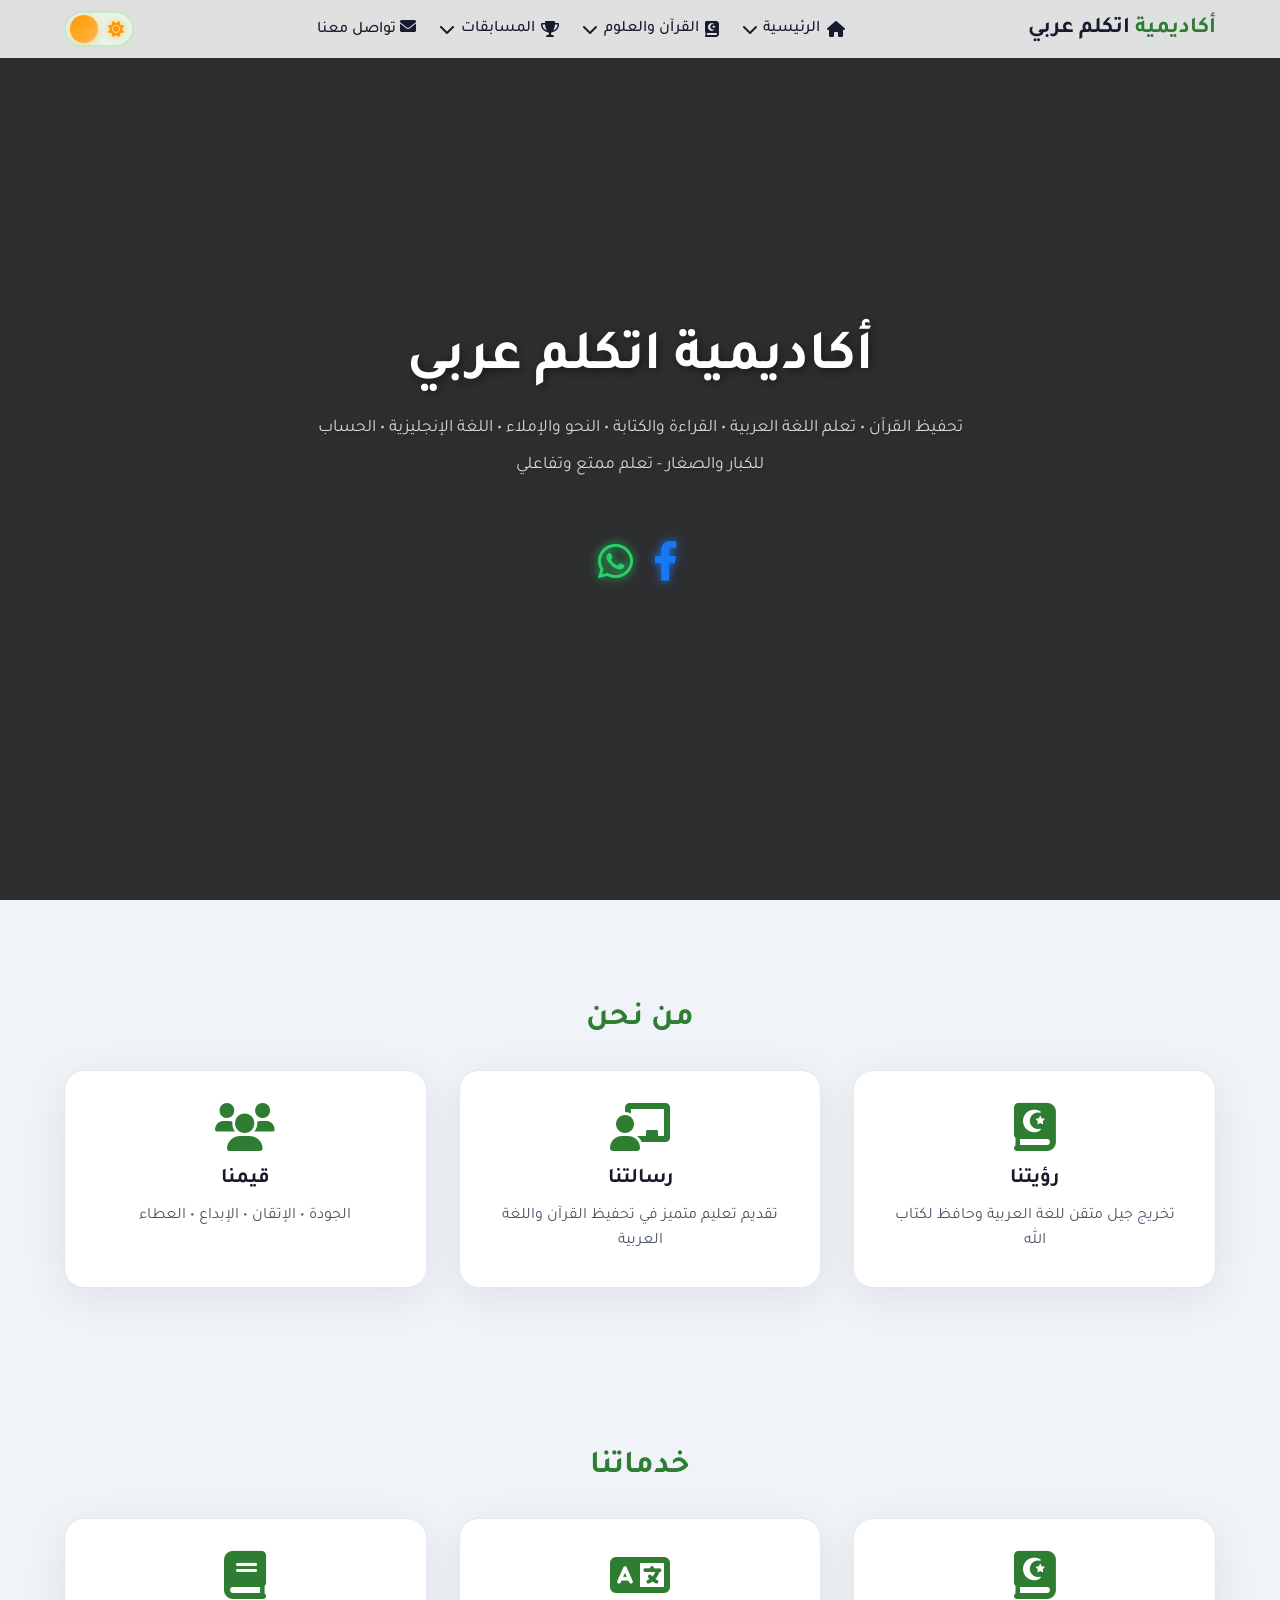
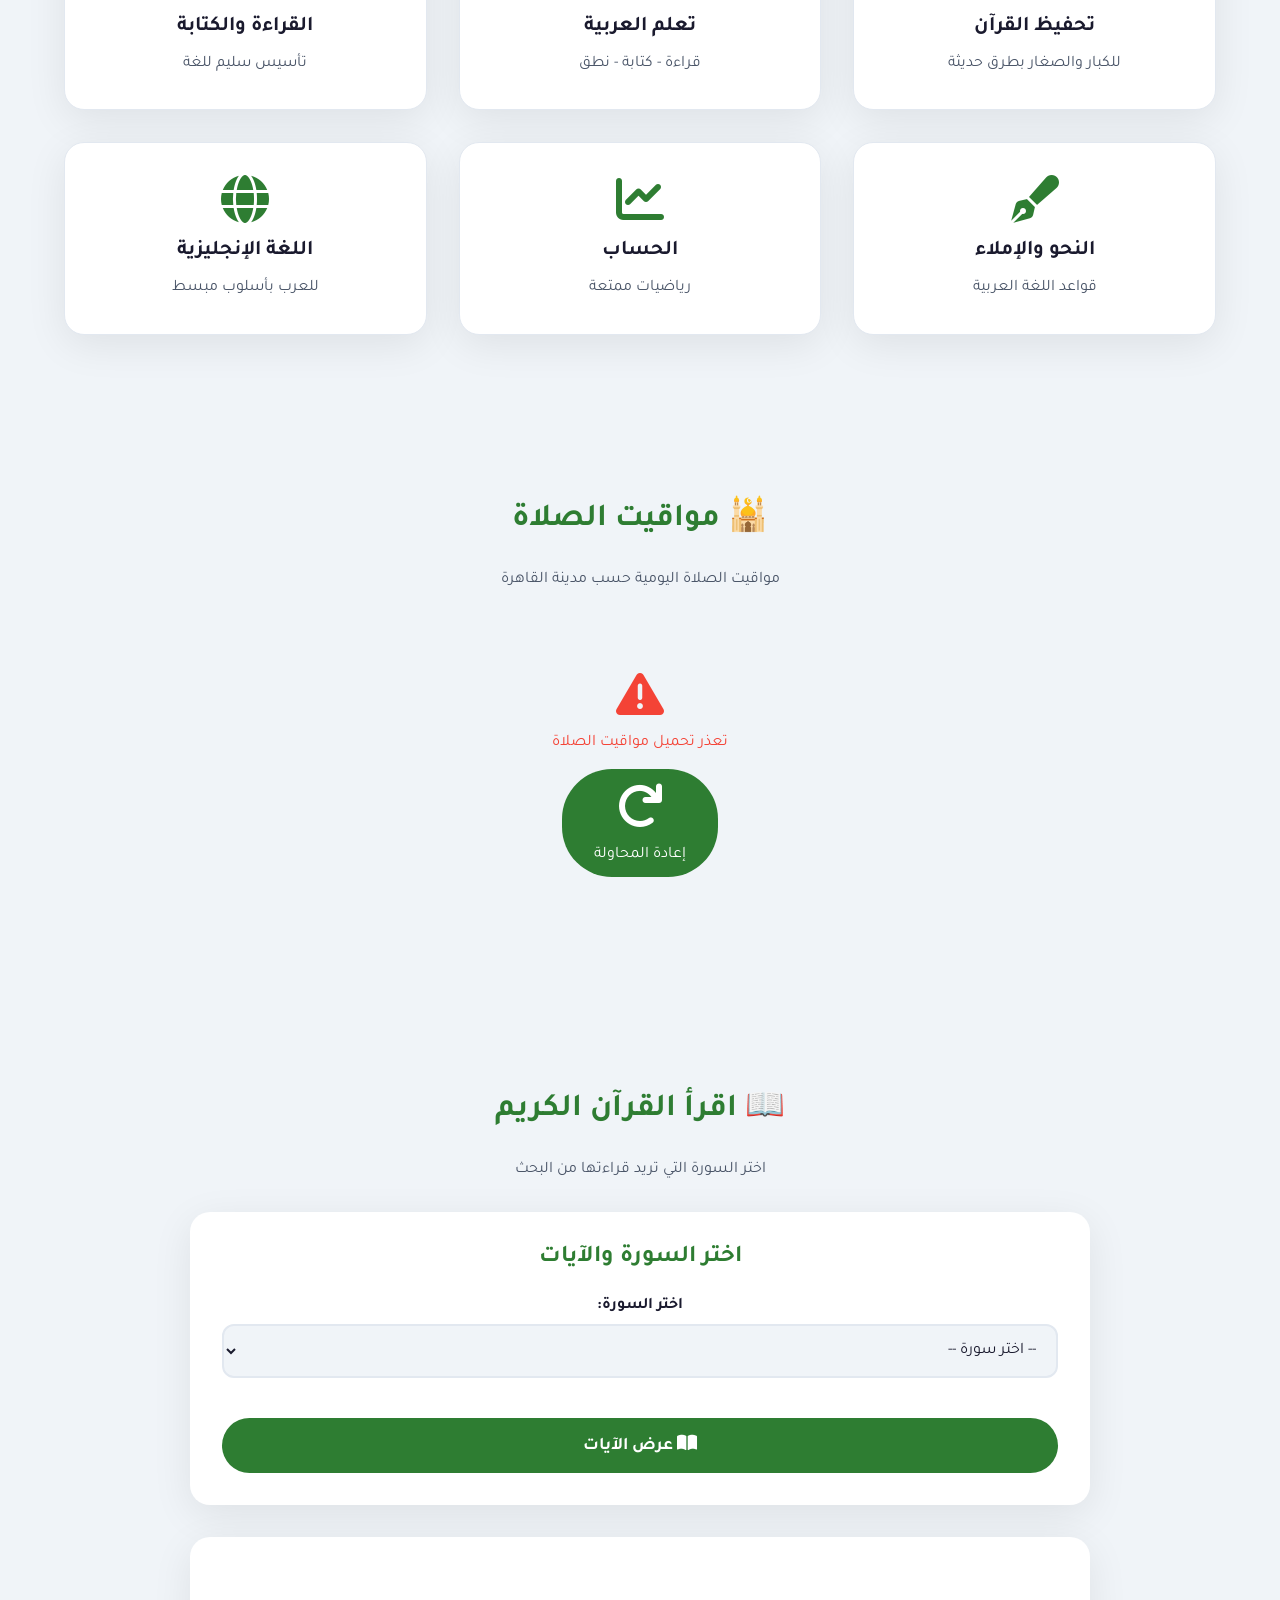
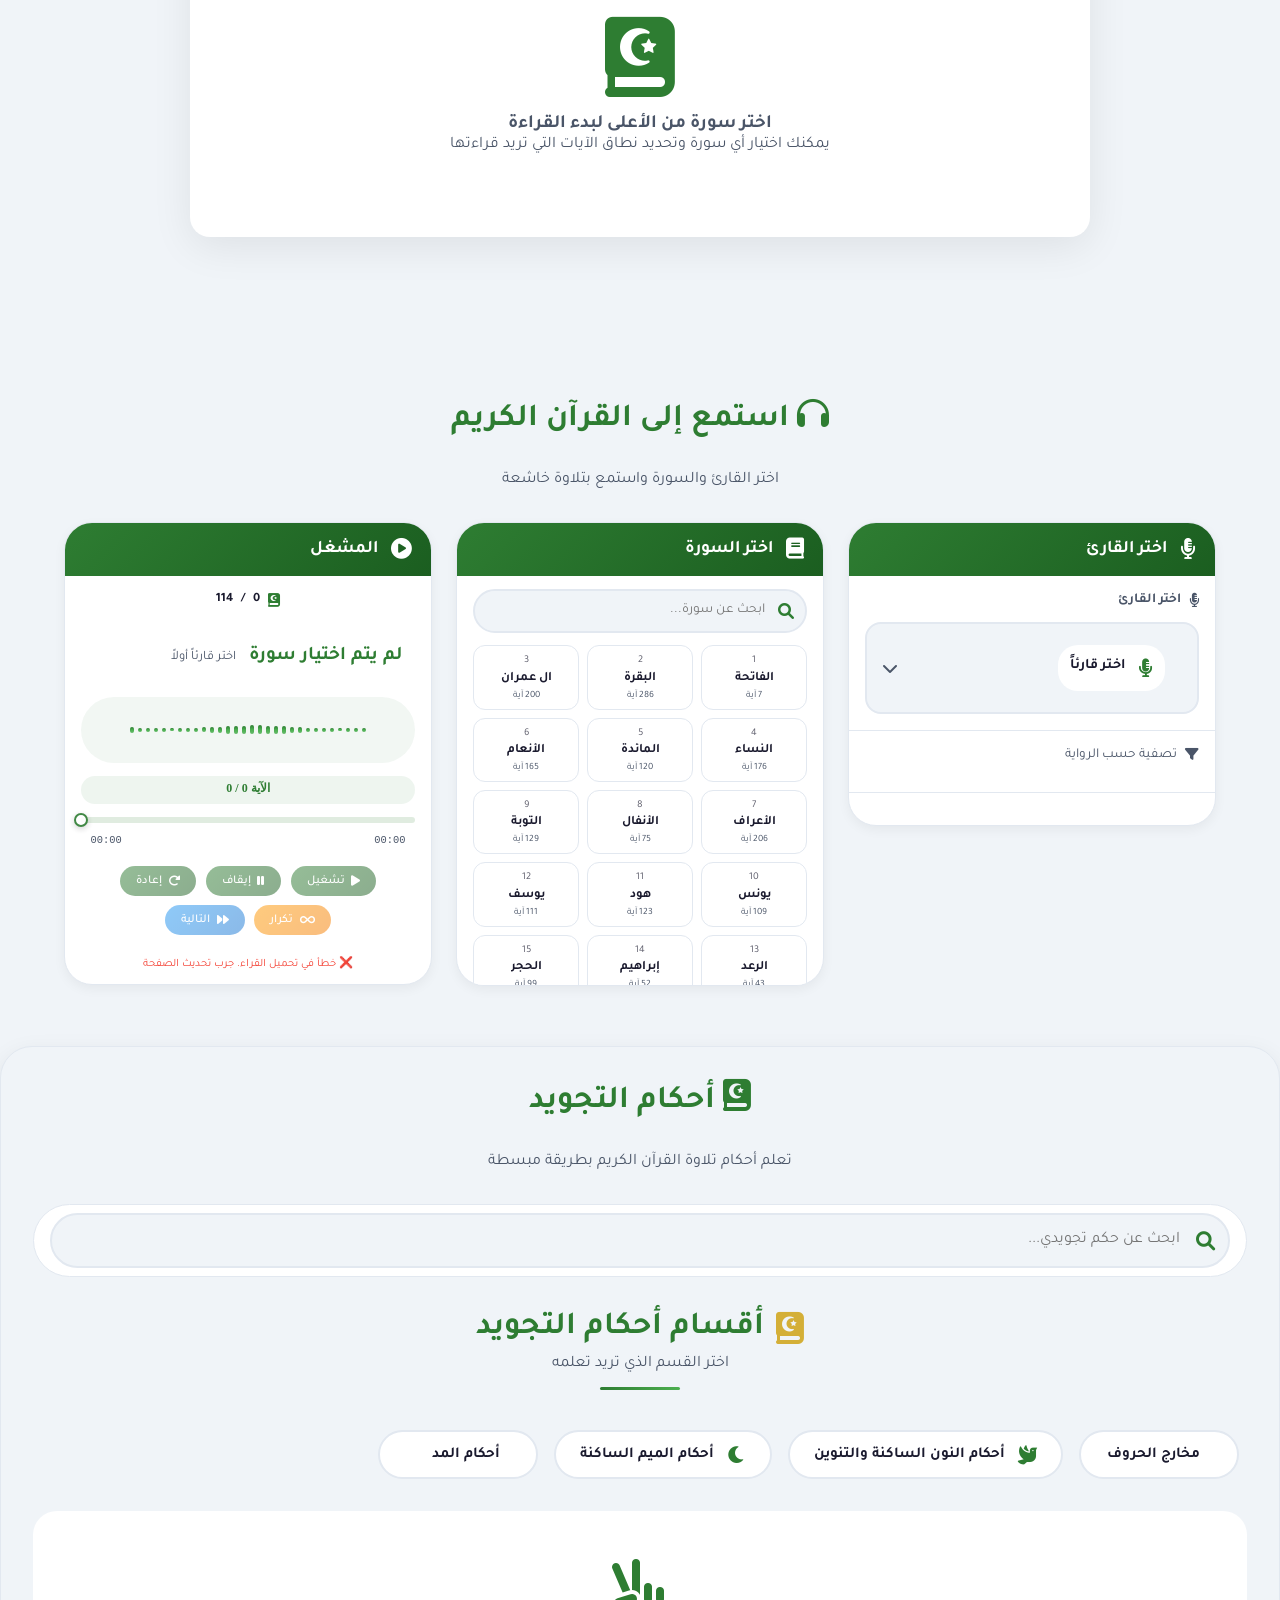
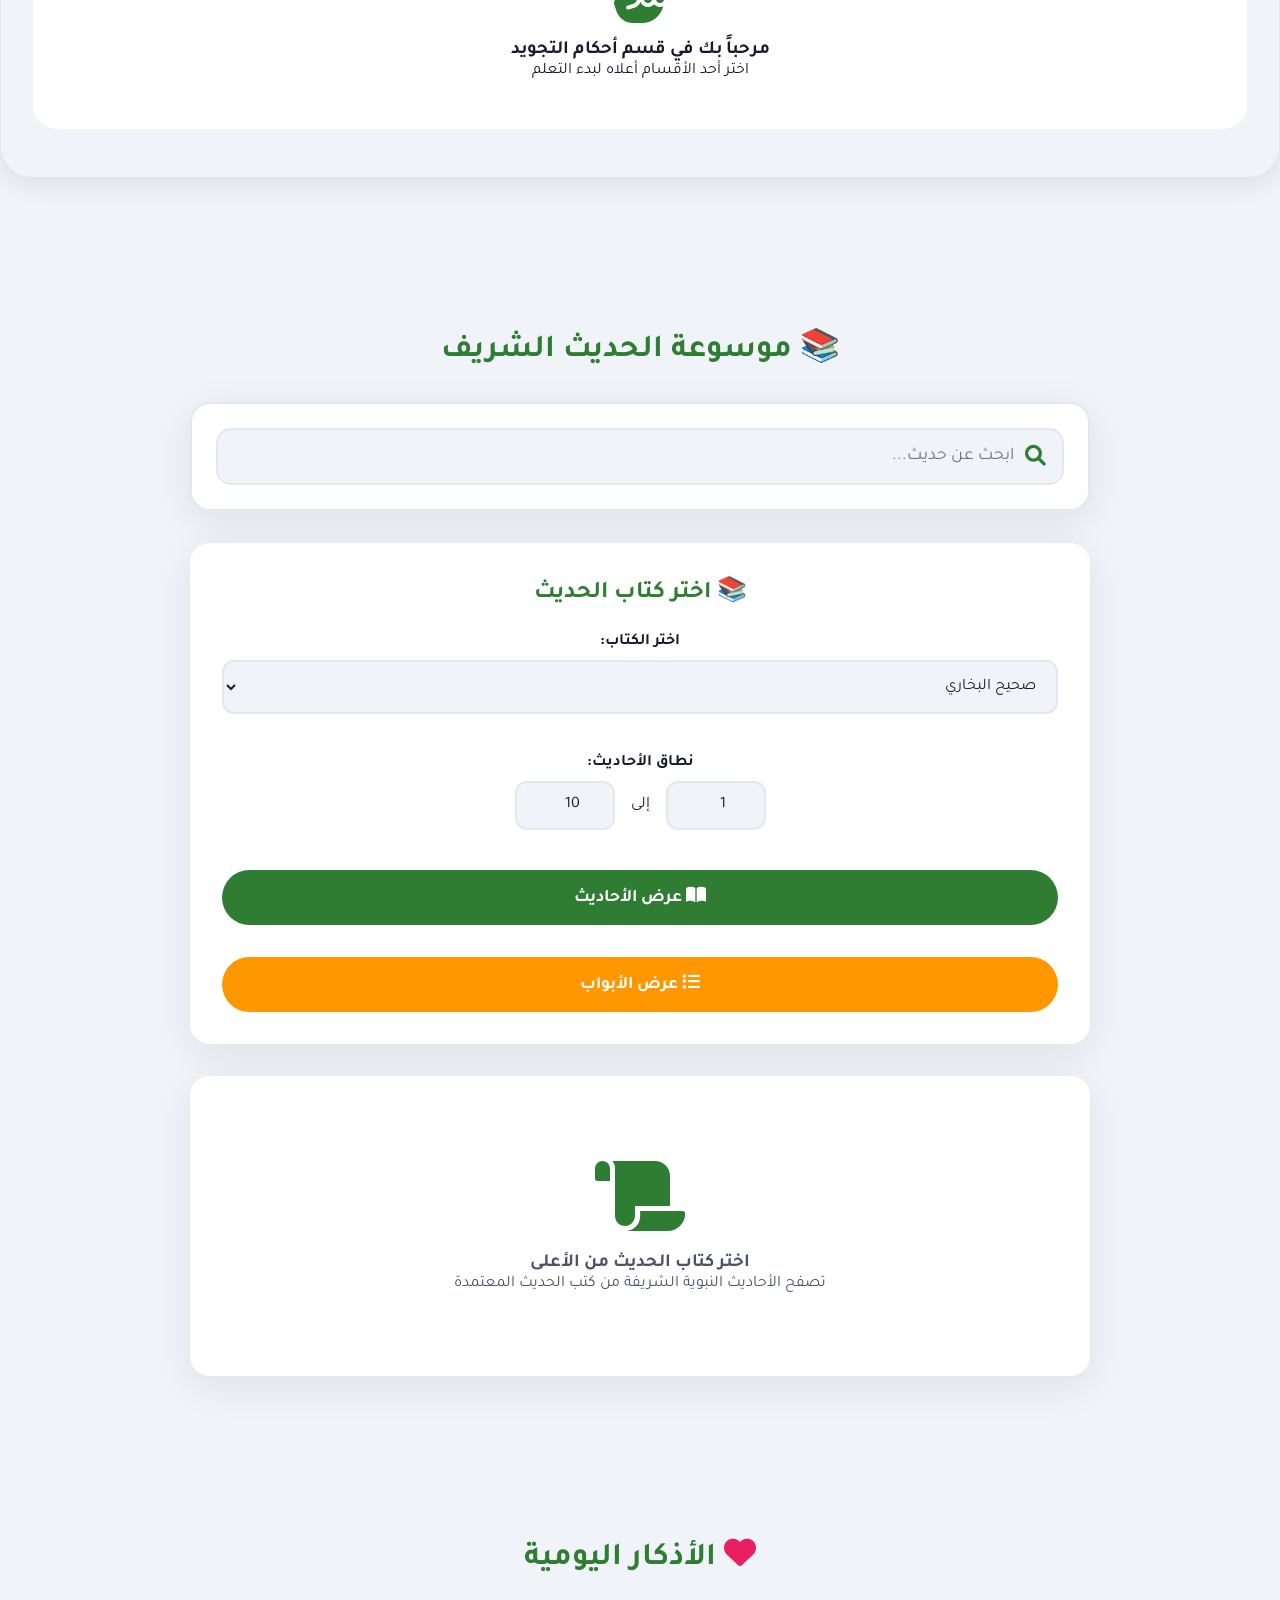
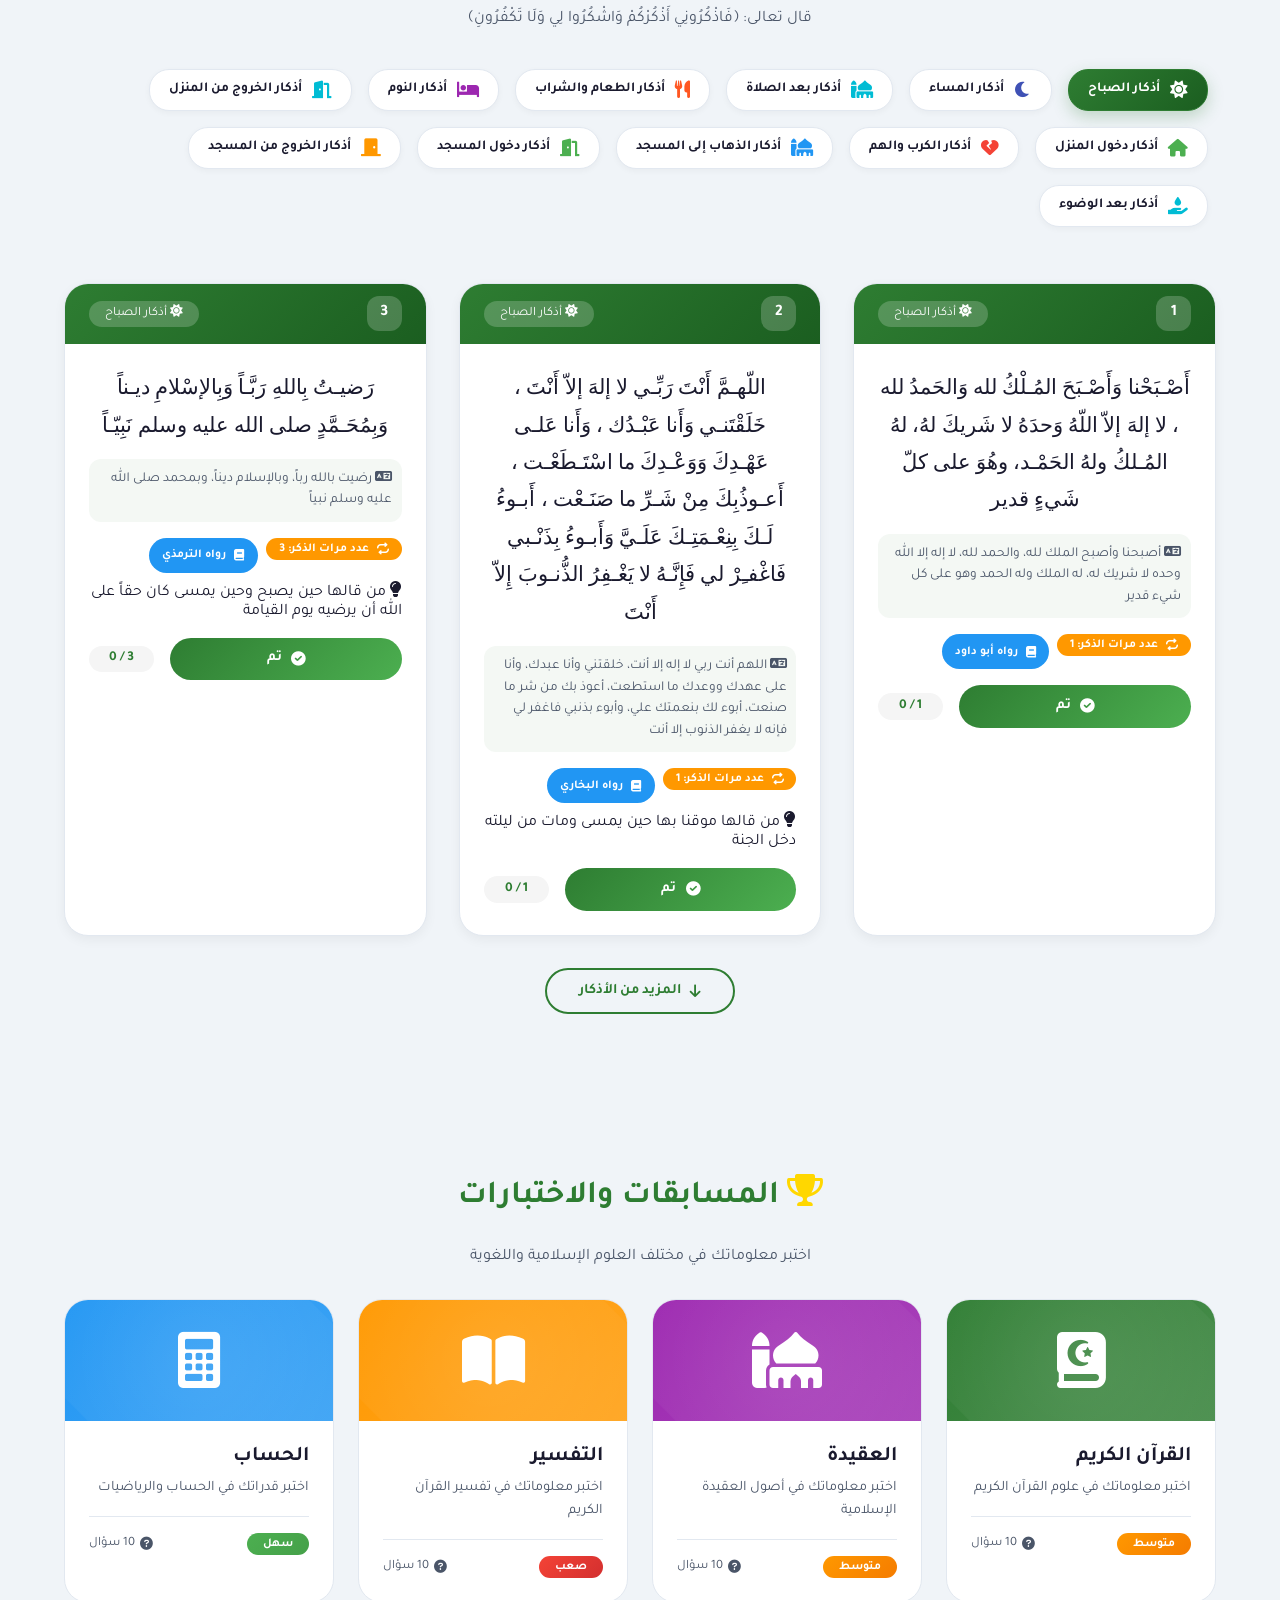
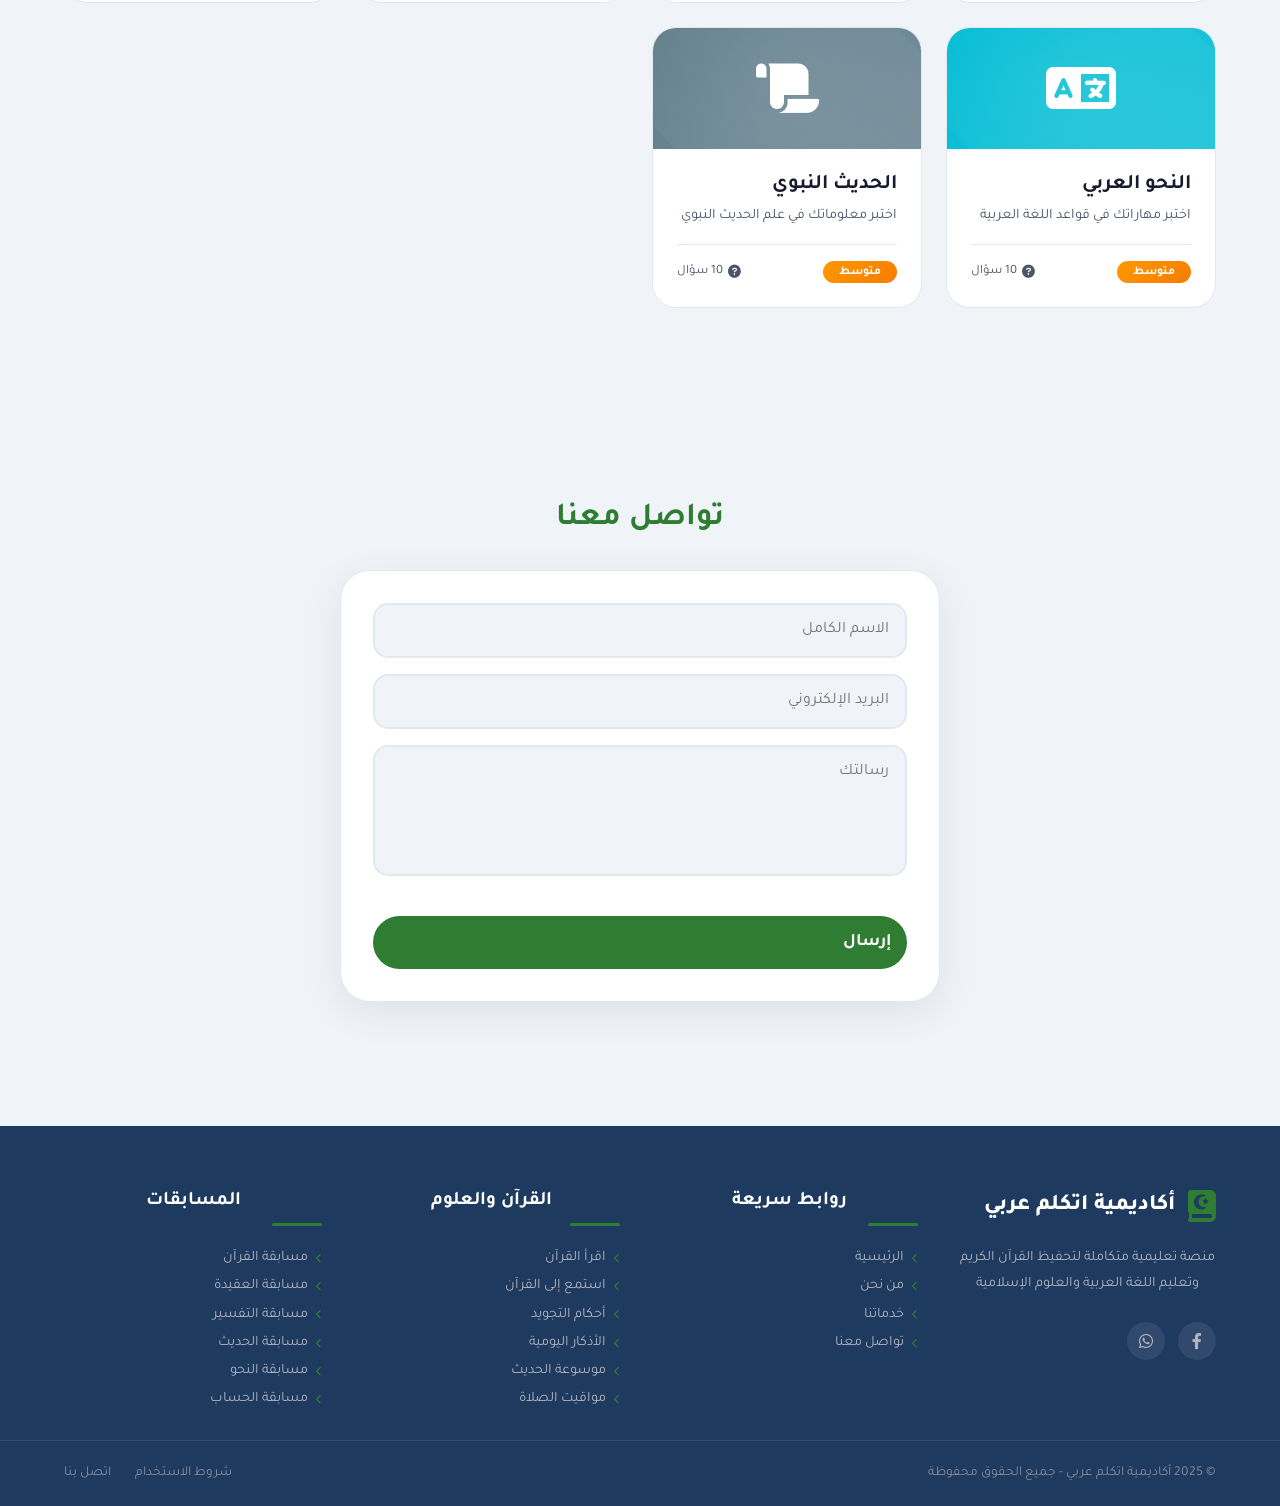
==== commit 10304954: "add some feature" ====
--- a/index.html
+++ b/index.html
@@ -20,6 +20,7 @@
       rel="stylesheet"
       href="https://cdnjs.cloudflare.com/ajax/libs/font-awesome/6.0.0-beta3/css/all.min.css"
     />
+
     <link rel="stylesheet" href="themes.css" />
     <link rel="stylesheet" href="tajweed.css" />
     <link rel="stylesheet" href="navbar.css" />
@@ -35,6 +36,7 @@
     <link rel="stylesheet" href="hadith.css" />
     <link rel="stylesheet" href="footer.css" />
     <link rel="stylesheet" href="quran-audio.css" />
+    
     <link rel="stylesheet" href="style.css" />
   </head>
   <body class="light-mode">
@@ -300,7 +302,8 @@
         </div>
       </div>
     </section>
-    <!-- ==================== قسم الاستماع إلى القرآن الكريم ==================== -->
+
+    <!-- ========== قسم استماع القرآن ========== -->
     <section id="quranAudioSection">
       <h2 class="section-title">
         <i class="fas fa-headphones" style="color: #2e7d32"></i>
@@ -323,9 +326,57 @@
             <i class="fas fa-microphone-alt"></i>
             <h3>اختر القارئ</h3>
           </div>
-          <div class="reciters-grid" id="recitersGrid">
-            <!-- القراء تتحط هنا بالجافاسكريبت -->
-          </div>
+
+          <!-- Dropdown لاختيار القارئ -->
+          <div class="reciter-selector">
+            <label>
+              <i class="fas fa-microphone-alt"></i>
+              <span>اختر القارئ</span>
+            </label>
+            <div class="custom-dropdown" id="reciterDropdown">
+              <div class="dropdown-selected" id="dropdownSelected">
+                <div class="selected-info">
+                  <i class="fas fa-microphone-alt"></i>
+                  <div>
+                    <div class="selected-text" id="selectedReciterText">
+                      اختر قارئاً
+                    </div>
+                    <div class="selected-style" id="selectedReciterStyle"></div>
+                  </div>
+                </div>
+                <i
+                  class="fas fa-chevron-down dropdown-icon"
+                  id="dropdownIcon"
+                ></i>
+              </div>
+              <div class="dropdown-menu" id="dropdownMenu">
+                <div class="dropdown-search">
+                  <input
+                    type="text"
+                    id="reciterSearchInput"
+                    placeholder="🔍 ابحث عن قارئ..."
+                  />
+                </div>
+                <div class="dropdown-items" id="dropdownItems">
+                  <!-- القراء يتحطوا هنا -->
+                </div>
+              </div>
+            </div>
+          </div>
+
+          <!-- فلتر القراءات -->
+          <div class="recitation-filter">
+            <div class="filter-title">
+              <i class="fas fa-filter"></i>
+              <span>تصفية حسب الرواية</span>
+            </div>
+            <div class="filter-buttons" id="recitationFilters">
+              <!-- الأزرار تتحط هنا بالجافاسكريبت -->
+            </div>
+          </div>
+
+          <!-- شبكة القراء (كبديل) -->
+          <div class="reciters-grid" id="recitersGrid"></div>
         </div>
 
         <!-- بطاقة اختيار السورة -->
@@ -342,19 +393,17 @@
               placeholder="ابحث عن سورة..."
             />
           </div>
-          <div class="surahs-grid" id="surahsGrid">
-            <!-- السور تتحط هنا بالجافاسكريبت -->
-          </div>
-        </div>
-
-        <!-- بطاقة المشغل (معدلة) -->
+          <div class="surahs-grid" id="surahsGrid"></div>
+        </div>
+
+        <!-- بطاقة المشغل -->
         <div class="audio-card player-card">
           <div class="audio-card-header">
             <i class="fas fa-play-circle"></i>
             <h3>المشغل</h3>
           </div>
 
-          <!-- 🆕 عداد السور -->
+          <!-- عداد السور -->
           <div class="surah-counter" id="surahCounter">
             <i class="fas fa-quran"></i>
             <span id="currentSurahNumber">0</span> /
@@ -362,7 +411,7 @@
           </div>
 
           <!-- معلومات السورة المختارة -->
-          <div class="selected-info" id="selectedInfo">
+          <div class="selected-info">
             <div class="surah-name" id="selectedSurahName">
               لم يتم اختيار سورة
             </div>
@@ -371,19 +420,12 @@
             </div>
           </div>
 
-          <!-- اختيار نطاق الآيات -->
-          <div class="ayah-range">
-            <div class="range-group">
-              <label>من آية</label>
-              <input type="number" id="startAyah" min="1" value="1" />
-            </div>
-            <div class="range-group">
-              <label>إلى آية</label>
-              <input type="number" id="endAyah" min="1" value="7" />
-            </div>
-          </div>
-
-          <!-- شريط التقدم العصري -->
+          <!-- رسوم الهرتز (الموجات الصوتية) -->
+          <div class="visualizer-container">
+            <div class="audio-visualizer" id="audioVisualizer"></div>
+          </div>
+
+          <!-- شريط التقدم القابل للسحب -->
           <div class="progress-container">
             <div class="custom-progress-bar" id="progressBar">
               <div class="custom-progress-fill" id="progressFill"></div>
@@ -395,12 +437,7 @@
             </div>
           </div>
 
-          <!-- عرض الآية الحالية -->
-          <div class="current-ayah-container">
-            <span id="currentAyahDisplay" class="current-ayah-text"></span>
-          </div>
-
-          <!-- 🆕 أزرار التحكم المتطورة -->
+          <!-- أزرار التحكم -->
           <div class="player-controls">
             <button id="playBtn" class="control-btn" disabled>
               <i class="fas fa-play"></i> تشغيل
@@ -411,13 +448,9 @@
             <button id="repeatBtn" class="control-btn" disabled>
               <i class="fas fa-redo-alt"></i> إعادة
             </button>
-
-            <!-- 🆕 زر تكرار السورة (Loop) -->
             <button id="loopBtn" class="control-btn loop-btn" disabled>
               <i class="fas fa-infinity"></i> تكرار
             </button>
-
-            <!-- 🆕 زر السورة التالية -->
             <button id="nextSurahBtn" class="control-btn next-btn" disabled>
               <i class="fas fa-forward"></i> التالية
             </button>
@@ -451,6 +484,7 @@
       <div id="tajweedDisplay"></div>
     </section>
 
+  
     <!-- قسم موسوعة الحديث -->
     <section id="hadith">
       <h2 class="section-title">📚 موسوعة الحديث الشريف</h2>
@@ -702,9 +736,11 @@
                 ><i class="fas fa-chevron-left"></i> اقرأ القرآن</a
               >
             </li>
-             <li><a href="#quranAudioSection" id="quranAudioNavLink">
-    <i class="fas fa-chevron-left"></i> استمع إلى القرآن
-  </a></li>
+            <li>
+              <a href="#quranAudioSection" id="quranAudioNavLink">
+                <i class="fas fa-chevron-left"></i> استمع إلى القرآن
+              </a>
+            </li>
             <li>
               <a href="#tajweed" id="tajweedNavLink">
                 <i class="fas fa-chevron-left"></i> أحكام التجويد
@@ -799,6 +835,7 @@
 
     <!-- 5️⃣ الملف الرئيسي (آخر حاجة) -->
     <script src="quran-audio.js"></script>
+   
     <script src="app.js"></script>
   </body>
 </html>
--- a/tajweed.css
+++ b/tajweed.css
@@ -651,6 +651,20 @@
     text-align: center;
 }
 
+.scholar-quote {
+  background: linear-gradient(135deg, #2e7d32, #1b5e20);
+  color: white;
+  padding: 1rem;
+  border-radius: 16px;
+  margin: 1rem 0;
+  text-align: center;
+  font-style: italic;
+}
+
+.scholar-quote i {
+  margin-left: 0.5rem;
+}
+
 /* ===== RESPONSIVE ===== */
 @media (max-width: 1024px) {
     .tajweed-rules-grid {
--- a/navbar.css
+++ b/navbar.css
@@ -273,4 +273,5 @@
 /* تأثير الضغط */
 .theme-toggle:active .toggle-thumb {
   transform: scale(0.9);
-}+}
+
--- a/quran-audio.css
+++ b/quran-audio.css
@@ -1,556 +1,848 @@
-/* ========== قسم الاستماع إلى القرآن ========== */
+/* ==================== قسم الاستماع إلى القرآن - معزول ==================== */
+/* استخدام محددات مخصصة لتجنب التعارض مع النافبار والأقسام الأخرى */
+
+/* حاوية القسم الرئيسية */
+#quranAudioSection {
+  position: relative;
+  z-index: 1;
+}
 
 .quran-audio-container {
-    display: grid;
-    grid-template-columns: repeat(auto-fit, minmax(350px, 1fr));
-    gap: 1.5rem;
+  display: grid;
+  grid-template-columns: repeat(auto-fit, minmax(320px, 1fr));
+  gap: 1.5rem;
+  align-items: start;
 }
 
 /* ===== البطاقات ===== */
-.audio-card {
-    background: var(--card-bg);
-    border-radius: 24px;
-    overflow: hidden;
-    border: 1px solid var(--border-color);
-    box-shadow: var(--shadow-sm);
-    transition: all 0.3s ease;
-}
-
-.audio-card:hover {
-    box-shadow: var(--shadow-md);
-}
-
-.audio-card-header {
-    background: linear-gradient(135deg, #2e7d32, #1b5e20);
-    padding: 1rem 1.2rem;
-    color: white;
-    display: flex;
-    align-items: center;
-    gap: 0.8rem;
-}
-
-.audio-card-header i {
-    font-size: 1.3rem;
-}
-
-.audio-card-header h3 {
-    margin: 0;
-    font-size: 1.1rem;
+#quranAudioSection .audio-card {
+  background: var(--card-bg);
+  border-radius: 28px;
+  overflow: hidden;
+  border: 1px solid var(--border-color);
+  box-shadow: var(--shadow-sm);
+  transition: all 0.3s ease;
+  height: fit-content;
+  display: flex;
+  flex-direction: column;
+}
+
+#quranAudioSection .audio-card:hover {
+  box-shadow: var(--shadow-md);
+}
+
+#quranAudioSection .audio-card-header {
+  background: linear-gradient(135deg, #2e7d32, #1b5e20);
+  padding: 1rem 1.2rem;
+  color: white;
+  display: flex;
+  align-items: center;
+  gap: 0.8rem;
+  flex-shrink: 0;
+}
+
+#quranAudioSection .audio-card-header i {
+  font-size: 1.3rem;
+}
+
+#quranAudioSection .audio-card-header h3 {
+  margin: 0;
+  font-size: 1.1rem;
+  font-weight: 600;
+}
+
+/* ===== Dropdown لاختيار القارئ ===== */
+#quranAudioSection .reciter-selector {
+  padding: 1rem;
+  border-bottom: 1px solid var(--border-color);
+  background: var(--bg-secondary);
+}
+
+#quranAudioSection .reciter-selector label {
+  display: flex;
+  align-items: center;
+  gap: 0.5rem;
+  margin-bottom: 0.8rem;
+  font-size: 0.85rem;
+  color: var(--text-secondary);
+  font-weight: 600;
+}
+
+#quranAudioSection .custom-dropdown {
+  position: relative;
+  width: 100%;
+  user-select: none;
+}
+
+#quranAudioSection .dropdown-selected {
+  display: flex;
+  align-items: center;
+  justify-content: space-between;
+  padding: 0.8rem 1rem;
+  background: var(--bg-primary);
+  border: 2px solid var(--border-color);
+  border-radius: 16px;
+  cursor: pointer;
+  transition: all 0.3s ease;
+}
+
+#quranAudioSection .dropdown-selected:hover {
+  border-color: #2e7d32;
+  background: rgba(46, 125, 50, 0.02);
+}
+
+#quranAudioSection .dropdown-selected.active {
+  border-color: #2e7d32;
+  border-radius: 16px 16px 0 0;
+}
+
+#quranAudioSection .selected-info {
+  display: flex;
+  align-items: center;
+  gap: 0.8rem;
+}
+
+#quranAudioSection .selected-info i {
+  font-size: 1.2rem;
+  color: #2e7d32;
+}
+
+#quranAudioSection .selected-text {
+  font-weight: 600;
+  color: var(--text-primary);
+  font-size: 0.9rem;
+}
+
+#quranAudioSection .selected-style {
+  font-size: 0.7rem;
+  color: var(--text-secondary);
+  margin-top: 0.2rem;
+}
+
+#quranAudioSection .dropdown-icon {
+  transition: transform 0.3s ease;
+  color: var(--text-secondary);
+}
+
+#quranAudioSection .dropdown-icon.rotated {
+  transform: rotate(180deg);
+}
+
+#quranAudioSection .dropdown-menu {
+  position: absolute;
+  top: 100%;
+  left: 0;
+  right: 0;
+  background: var(--bg-primary);
+  border: 2px solid #2e7d32;
+  border-top: none;
+  border-radius: 0 0 16px 16px;
+  max-height: 320px;
+  overflow: hidden;
+  z-index: 100;
+  display: none;
+  box-shadow: 0 10px 25px -5px rgba(0, 0, 0, 0.1);
+}
+
+#quranAudioSection .dropdown-menu.show {
+  display: block;
+  animation: quranDropdownFadeIn 0.2s ease;
+}
+
+@keyframes quranDropdownFadeIn {
+  from {
+    opacity: 0;
+    transform: translateY(-10px);
+  }
+  to {
+    opacity: 1;
+    transform: translateY(0);
+  }
+}
+
+#quranAudioSection .dropdown-search {
+  padding: 0.8rem;
+  border-bottom: 1px solid var(--border-color);
+ 
+  top: 0;
+  background: var(--bg-primary);
+}
+
+#quranAudioSection .dropdown-search input {
+  width: 100%;
+  padding: 0.6rem 1rem;
+  border: 1px solid var(--border-color);
+  border-radius: 30px;
+  background: var(--bg-secondary);
+  color: var(--text-primary);
+  font-size: 0.8rem;
+  font-family: "Tajawal", sans-serif;
+}
+
+#quranAudioSection .dropdown-search input:focus {
+  outline: none;
+  border-color: #2e7d32;
+}
+
+#quranAudioSection .dropdown-items {
+  max-height: 250px;
+  overflow-y: auto;
+}
+
+#quranAudioSection .dropdown-item {
+  display: flex;
+  align-items: center;
+  justify-content: space-between;
+  padding: 0.8rem 1rem;
+  cursor: pointer;
+  transition: all 0.2s;
+  border-bottom: 1px solid var(--border-color);
+}
+
+#quranAudioSection .dropdown-item:hover {
+  background: rgba(46, 125, 50, 0.08);
+}
+
+#quranAudioSection .dropdown-item.active {
+  background: rgba(46, 125, 50, 0.15);
+  border-right: 3px solid #2e7d32;
+}
+
+#quranAudioSection .item-info {
+  display: flex;
+  flex-direction: column;
+  gap: 0.2rem;
+}
+
+#quranAudioSection .item-name {
+  font-weight: 600;
+  color: var(--text-primary);
+  font-size: 0.85rem;
+}
+
+#quranAudioSection .item-style {
+  font-size: 0.65rem;
+  color: var(--text-secondary);
+}
+
+#quranAudioSection .item-check {
+  color: #2e7d32;
+  font-size: 1rem;
+  opacity: 0;
+  transition: opacity 0.2s;
+}
+
+#quranAudioSection .dropdown-item.active .item-check {
+  opacity: 1;
+}
+
+/* ===== فلتر القراءات ===== */
+#quranAudioSection .recitation-filter {
+  padding: 1rem;
+  border-bottom: 1px solid var(--border-color);
+  background: var(--bg-secondary);
+}
+
+#quranAudioSection .filter-title {
+  display: flex;
+  align-items: center;
+  gap: 0.5rem;
+  margin-bottom: 0.8rem;
+  font-size: 0.85rem;
+  color: var(--text-secondary);
+}
+
+#quranAudioSection .filter-buttons {
+  display: flex;
+  flex-wrap: wrap;
+  gap: 0.5rem;
+}
+
+#quranAudioSection .filter-btn {
+  padding: 0.4rem 1rem;
+  border: 1.5px solid var(--border-color);
+  background: var(--bg-primary);
+  color: var(--text-primary);
+  border-radius: 50px;
+  cursor: pointer;
+  font-size: 0.75rem;
+  font-weight: 500;
+  transition: all 0.3s;
+  font-family: "Tajawal", sans-serif;
+}
+
+#quranAudioSection .filter-btn:hover {
+  border-color: #2e7d32;
+  background: rgba(46, 125, 50, 0.05);
+}
+
+#quranAudioSection .filter-btn.active {
+  background: #2e7d32;
+  border-color: #2e7d32;
+  color: white;
 }
 
 /* ===== شبكة القراء ===== */
-.reciters-grid {
-    display: grid;
-    grid-template-columns: repeat(auto-fill, minmax(150px, 1fr));
-    gap: 0.8rem;
-    padding: 1rem;
-}
-
-.reciter-card {
-    background: var(--bg-secondary);
-    border-radius: 12px;
-    padding: 0.8rem;
-    cursor: pointer;
-    transition: all 0.3s ease;
-    border: 2px solid transparent;
-    text-align: center;
-}
-
-.reciter-card:hover {
-    transform: translateY(-3px);
-    border-color: #2e7d32;
-    background: rgba(46, 125, 50, 0.05);
-}
-
-.reciter-card.active {
-    border-color: #2e7d32;
-    background: rgba(46, 125, 50, 0.1);
-}
-
-.reciter-card i {
-    font-size: 1.5rem;
-    color: #2e7d32;
-    display: block;
-    margin-bottom: 0.3rem;
-}
-
-.reciter-card .reciter-name {
-    font-size: 0.85rem;
-    font-weight: 600;
-    color: var(--text-primary);
-}
-
-.reciter-card .reciter-style {
+#quranAudioSection .reciters-grid {
+  display: grid;
+  grid-template-columns: repeat(auto-fill, minmax(160px, 1fr));
+  gap: 0.8rem;
+  padding: 1rem;
+  max-height: 320px;
+  overflow-y: auto;
+}
+
+#quranAudioSection .reciters-grid::-webkit-scrollbar {
+  width: 5px;
+}
+
+#quranAudioSection .reciters-grid::-webkit-scrollbar-track {
+  background: var(--border-color);
+  border-radius: 10px;
+}
+
+#quranAudioSection .reciters-grid::-webkit-scrollbar-thumb {
+  background: #2e7d32;
+  border-radius: 10px;
+}
+
+#quranAudioSection .reciter-card {
+  background: var(--bg-secondary);
+  border-radius: 16px;
+  padding: 0.8rem;
+  cursor: pointer;
+  transition: all 0.3s ease;
+  border: 2px solid transparent;
+  text-align: center;
+  position: relative;
+  overflow: hidden;
+}
+
+#quranAudioSection .reciter-card::before {
+  content: "";
+  position: absolute;
+  top: 0;
+  left: 0;
+  right: 0;
+  height: 3px;
+  background: linear-gradient(90deg, #2e7d32, #4caf50);
+  transform: scaleX(0);
+  transition: transform 0.3s;
+}
+
+#quranAudioSection .reciter-card:hover::before {
+  transform: scaleX(1);
+}
+
+#quranAudioSection .reciter-card:hover {
+  transform: translateY(-3px);
+  border-color: rgba(46, 125, 50, 0.2);
+  background: rgba(46, 125, 50, 0.03);
+}
+
+#quranAudioSection .reciter-card.active {
+  border-color: #2e7d32;
+  background: rgba(46, 125, 50, 0.08);
+}
+
+#quranAudioSection .reciter-card.active::before {
+  transform: scaleX(1);
+}
+
+#quranAudioSection .reciter-card i {
+  font-size: 1.5rem;
+  color: #2e7d32;
+  display: block;
+  margin-bottom: 0.3rem;
+}
+
+#quranAudioSection .reciter-card .reciter-name {
+  font-size: 0.85rem;
+  font-weight: 600;
+  color: var(--text-primary);
+  white-space: nowrap;
+  overflow: hidden;
+  text-overflow: ellipsis;
+}
+
+#quranAudioSection .reciter-card .reciter-style {
+  font-size: 0.65rem;
+  color: var(--text-secondary);
+  margin-top: 0.2rem;
+}
+
+/* ===== شبكة السور ===== */
+#quranAudioSection .surah-search-box {
+  padding: 0.8rem 1rem;
+  position: relative;
+  flex-shrink: 0;
+}
+
+#quranAudioSection .surah-search-box i {
+  position: absolute;
+  right: 1.8rem;
+  top: 50%;
+  transform: translateY(-50%);
+  color: #2e7d32;
+  font-size: 1rem;
+  z-index: 2;
+  pointer-events: none;
+}
+
+#quranAudioSection .surah-search-box input {
+  width: 100%;
+  padding: 0.7rem 2.5rem 0.7rem 1rem;
+  border: 2px solid var(--border-color);
+  border-radius: 50px;
+  background: var(--bg-primary);
+  color: var(--text-primary);
+  font-family: "Tajawal", sans-serif;
+  font-size: 0.85rem;
+  transition: all 0.3s ease;
+}
+
+#quranAudioSection .surah-search-box input:focus {
+  outline: none;
+  border-color: #2e7d32;
+  box-shadow: 0 0 0 3px rgba(46, 125, 50, 0.1);
+}
+
+#quranAudioSection .surahs-grid {
+  display: grid;
+  grid-template-columns: repeat(auto-fill, minmax(100px, 1fr));
+  gap: 0.5rem;
+  padding: 0 1rem 1rem;
+  max-height: 340px;
+  overflow-y: auto;
+}
+
+#quranAudioSection .surahs-grid::-webkit-scrollbar {
+  width: 5px;
+}
+
+#quranAudioSection .surahs-grid::-webkit-scrollbar-track {
+  background: var(--border-color);
+  border-radius: 10px;
+}
+
+#quranAudioSection .surahs-grid::-webkit-scrollbar-thumb {
+  background: #2e7d32;
+  border-radius: 10px;
+}
+
+#quranAudioSection .surah-card {
+  background: var(--bg-secondary);
+  border-radius: 12px;
+  padding: 0.5rem 0.3rem;
+  cursor: pointer;
+  transition: all 0.2s;
+  text-align: center;
+  border: 1px solid var(--border-color);
+  display: flex;
+  flex-direction: column;
+  align-items: center;
+  gap: 0.2rem;
+}
+
+#quranAudioSection .surah-card:hover {
+  background: rgba(46, 125, 50, 0.1);
+  transform: translateY(-2px);
+  border-color: #2e7d32;
+}
+
+#quranAudioSection .surah-card.active {
+  background: #2e7d32;
+  color: white;
+  border-color: #2e7d32;
+}
+
+#quranAudioSection .surah-card.active .surah-ayahs {
+  color: rgba(255, 255, 255, 0.7);
+}
+
+#quranAudioSection .surah-number {
+  font-size: 0.65rem;
+  opacity: 0.7;
+  display: block;
+}
+
+#quranAudioSection .surah-name {
+  font-size: 0.8rem;
+  font-weight: 600;
+  white-space: nowrap;
+  overflow: hidden;
+  text-overflow: ellipsis;
+  max-width: 90px;
+}
+
+#quranAudioSection .surah-ayahs {
+  font-size: 0.6rem;
+  display: block;
+  color: var(--text-secondary);
+}
+
+
+
+#quranAudioSection .surah-counter {
+  text-align: center;
+  padding: 0.5rem;
+  margin: 0.5rem 1rem;
+  background: var(--bg-secondary);
+  border-radius: 50px;
+  font-size: 0.8rem;
+  font-weight: bold;
+  color: var(--text-primary);
+  display: flex;
+  align-items: center;
+  justify-content: center;
+  gap: 0.5rem;
+  flex-wrap: wrap;
+}
+
+#quranAudioSection .surah-counter i {
+  color: #2e7d32;
+  font-size: 0.85rem;
+}
+
+#quranAudioSection .surah-counter span:first-child {
+  color: #2e7d32;
+  font-size: 0.95rem;
+  font-weight: bold;
+}
+
+#quranAudioSection .selected-info {
+  text-align: center;
+  padding: 0.8rem;
+  background: var(--bg-secondary);
+  margin: 0.5rem 1rem;
+  border-radius: 20px;
+}
+
+#quranAudioSection .selected-info .surah-name {
+  font-size: 1.2rem;
+  font-weight: bold;
+  color: #2e7d32;
+  display: block;
+  white-space: normal;
+  max-width: none;
+}
+
+#quranAudioSection .selected-info .reciter-name {
+  font-size: 0.8rem;
+  color: var(--text-secondary);
+  display: block;
+  margin-top: 0.2rem;
+}
+
+/* ===== الموجات الصوتية ===== */
+#quranAudioSection .visualizer-container {
+  text-align: center;
+  padding: 0.5rem;
+  margin: 0.5rem 1rem;
+  background: rgba(46, 125, 50, 0.06);
+  border-radius: 60px;
+}
+
+#quranAudioSection .audio-visualizer {
+  display: flex;
+  align-items: center;
+  justify-content: center;
+  gap: 4px;
+  height: 50px;
+}
+
+#quranAudioSection .visualizer-bar {
+  width: 4px;
+  background: linear-gradient(180deg, #2e7d32, #4caf50, #66bb6a);
+  border-radius: 4px;
+  transition: height 0.08s ease-out;
+}
+
+/* ===== شريط التقدم ===== */
+#quranAudioSection .progress-container {
+  width: 100%;
+  padding: 0.5rem 1rem;
+}
+
+#quranAudioSection .custom-progress-bar {
+  width: 100%;
+  height: 6px;
+  background: rgba(46, 125, 50, 0.15);
+  border-radius: 10px;
+  position: relative;
+  cursor: pointer;
+  transition: height 0.2s ease;
+  direction: ltr;
+}
+
+#quranAudioSection .custom-progress-bar:hover {
+  height: 8px;
+}
+
+#quranAudioSection .custom-progress-fill {
+  width: 0%;
+  height: 100%;
+  background: linear-gradient(90deg, #2e7d32, #4caf50, #66bb6a);
+  border-radius: 10px;
+  position: relative;
+  transition: width 0.1s linear;
+}
+
+#quranAudioSection .custom-progress-handle {
+  position: absolute;
+  top: 50%;
+  left: 0%;
+  transform: translate(-50%, -50%);
+  width: 14px;
+  height: 14px;
+  background: white;
+  border: 2px solid #2e7d32;
+  border-radius: 50%;
+  cursor: pointer;
+  transition: transform 0.2s;
+  box-shadow: 0 2px 6px rgba(0, 0, 0, 0.2);
+  opacity: 0.9;
+}
+
+#quranAudioSection .custom-progress-handle:hover {
+  transform: translate(-50%, -50%) scale(1.2);
+  opacity: 1;
+}
+
+#quranAudioSection .time-info {
+  display: flex;
+  justify-content: space-between;
+  margin-top: 0.5rem;
+  font-size: 0.65rem;
+  color: var(--text-secondary);
+  font-family: monospace;
+}
+
+#quranAudioSection .current-time,
+#quranAudioSection .duration-time {
+  background: var(--bg-secondary);
+  padding: 0.2rem 0.6rem;
+  border-radius: 20px;
+}
+
+#quranAudioSection .current-ayah-container {
+  text-align: center;
+  padding: 0.3rem;
+  margin: 0.3rem 1rem;
+  background: rgba(46, 125, 50, 0.08);
+  border-radius: 50px;
+}
+
+#quranAudioSection .current-ayah-text {
+  font-size: 0.75rem;
+  color: #2e7d32;
+  font-weight: 600;
+  font-family: "Amiri", serif;
+}
+
+/* ===== أزرار التحكم ===== */
+#quranAudioSection .player-controls {
+  display: flex;
+  gap: 0.6rem;
+  justify-content: center;
+  padding: 0.5rem 1rem 1rem;
+  flex-wrap: wrap;
+}
+
+#quranAudioSection .control-btn {
+  background: linear-gradient(135deg, #2e7d32, #1b5e20);
+  color: white;
+  border: none;
+  padding: 0.5rem 1rem;
+  border-radius: 50px;
+  cursor: pointer;
+  transition: all 0.3s;
+  display: inline-flex;
+  align-items: center;
+  gap: 0.4rem;
+  font-family: "Tajawal", sans-serif;
+  font-size: 0.75rem;
+  font-weight: 500;
+}
+
+#quranAudioSection .control-btn:hover:not(:disabled) {
+  transform: translateY(-2px);
+  box-shadow: 0 5px 15px rgba(46, 125, 50, 0.3);
+}
+
+#quranAudioSection .control-btn:disabled {
+  opacity: 0.5;
+  cursor: not-allowed;
+}
+
+#quranAudioSection .loop-btn {
+  background: linear-gradient(135deg, #ff9800, #f57c00) !important;
+}
+
+#quranAudioSection .loop-btn.active {
+  background: linear-gradient(135deg, #4caf50, #2e7d32) !important;
+  box-shadow: 0 0 10px rgba(76, 175, 80, 0.5);
+}
+
+#quranAudioSection .next-btn {
+  background: linear-gradient(135deg, #2196f3, #1976d2) !important;
+}
+
+#quranAudioSection .audio-status {
+  text-align: center;
+  padding: 0.3rem;
+  margin-bottom: 0.5rem;
+  font-size: 0.7rem;
+  color: var(--text-secondary);
+}
+
+#quranAudioSection .audio-status.success {
+  color: #4caf50;
+}
+
+#quranAudioSection .audio-status.error {
+  color: #f44336;
+}
+
+#quranAudioSection .audio-status.loading {
+  color: #ff9800;
+}
+
+#quranAudioSection .audio-status.playing {
+  color: #2196f3;
+}
+
+/* ===== RESPONSIVE ===== */
+@media (max-width: 992px) {
+  #quranAudioSection .audio-card.player-card {
+    position: static;
+  }
+}
+
+@media (max-width: 768px) {
+  #quranAudioSection .quran-audio-container {
+    grid-template-columns: 1fr;
+    gap: 1rem;
+  }
+
+  #quranAudioSection .reciters-grid {
+    grid-template-columns: repeat(auto-fill, minmax(140px, 1fr));
+    max-height: 280px;
+  }
+
+  #quranAudioSection .surahs-grid {
+    grid-template-columns: repeat(auto-fill, minmax(85px, 1fr));
+    max-height: 260px;
+  }
+
+  #quranAudioSection .player-controls {
+    gap: 0.4rem;
+  }
+
+  #quranAudioSection .control-btn {
+    padding: 0.4rem 0.8rem;
     font-size: 0.7rem;
-    color: var(--text-secondary);
-}
-
-/* ===== شبكة السور ===== */
-.surah-search-box {
-    padding: 0.8rem 1rem;
-    position: relative;
-}
-
-.surah-search-box i {
-    position: absolute;
-    right: 1.8rem;
-    top: 50%;
-    transform: translateY(-50%);
-    color: #2e7d32;
-    font-size: 1rem;
-    z-index: 2;
-    pointer-events: none;
-}
-
-.surah-search-box input {
-    width: 100%;
-    padding: 0.8rem 2.8rem 0.8rem 1rem;
-    border: 2px solid var(--border-color);
-    border-radius: 50px;
-    background: var(--bg-primary);
-    color: var(--text-primary);
-    font-family: "Tajawal", sans-serif;
-    font-size: 0.9rem;
-    transition: all 0.3s ease;
-}
-
-.surah-search-box input:focus {
-    outline: none;
-    border-color: #2e7d32;
-    box-shadow: 0 0 0 3px rgba(46, 125, 50, 0.1);
-}
-
-.surahs-grid {
-    display: grid;
-    grid-template-columns: repeat(auto-fill, minmax(120px, 1fr));
-    gap: 0.5rem;
-    padding: 0 1rem 1rem;
-    max-height: 300px;
-    overflow-y: auto;
-}
-
-.surah-card {
-    background: var(--bg-secondary);
-    border-radius: 10px;
-    padding: 0.5rem;
-    cursor: pointer;
-    transition: all 0.2s;
-    text-align: center;
-    border: 1px solid var(--border-color);
-}
-
-.surah-card:hover {
-    background: rgba(46, 125, 50, 0.1);
-    transform: scale(1.02);
-}
-
-.surah-card.active {
-    background: #2e7d32;
-    color: white;
-    border-color: #2e7d32;
-}
-
-.surah-number {
-    font-size: 0.7rem;
-    opacity: 0.7;
-    display: block;
-}
-
-.surah-name {
-    font-size: 0.85rem;
-    font-weight: 600;
-}
-
-.surah-ayahs {
-    font-size: 0.65rem;
-    display: block;
-    color: var(--text-secondary);
-    margin-top: 0.2rem;
-}
-
-.surah-card.active .surah-ayahs {
-    color: rgba(255, 255, 255, 0.7);
-}
-
-/* ===== عداد السور ===== */
-.surah-counter {
-    text-align: center;
-    padding: 0.5rem;
-    margin: 0.5rem 1rem;
-    background: var(--bg-secondary);
-    border-radius: 50px;
-    font-size: 0.85rem;
-    font-weight: bold;
-    color: var(--text-primary);
-    display: flex;
-    align-items: center;
-    justify-content: center;
-    gap: 0.5rem;
-}
-
-.surah-counter i {
-    color: #2e7d32;
-    font-size: 0.9rem;
-}
-
-.surah-counter span:first-child {
-    color: #2e7d32;
-    font-size: 1rem;
-    font-weight: bold;
-}
-
-/* ===== معلومات السورة المختارة ===== */
-.selected-info {
-    text-align: center;
-    padding: 1rem;
-    background: var(--bg-secondary);
-    margin: 1rem;
-    border-radius: 16px;
-}
-
-.selected-info .surah-name {
-    font-size: 1.3rem;
-    font-weight: bold;
-    color: #2e7d32;
-    display: block;
-}
-
-.selected-info .reciter-name {
-    font-size: 0.9rem;
-    color: var(--text-secondary);
-    display: block;
-    margin-top: 0.3rem;
-}
-
-/* ===== اختيار الآيات ===== */
-.ayah-range {
-    display: flex;
-    gap: 1rem;
-    justify-content: center;
-    padding: 0 1rem;
-    margin-bottom: 1rem;
-    flex-wrap: wrap;
-}
-
-.range-group {
-    display: flex;
-    align-items: center;
-    gap: 0.5rem;
-    background: var(--bg-secondary);
-    padding: 0.3rem 0.8rem;
-    border-radius: 50px;
-}
-
-.range-group label {
-    font-size: 0.8rem;
-    color: var(--text-secondary);
-}
-
-.range-group input {
-    width: 60px;
-    padding: 0.3rem;
-    border: 1px solid var(--border-color);
-    border-radius: 8px;
-    background: var(--bg-primary);
-    color: var(--text-primary);
-    text-align: center;
-}
-
-/* ===== شريط التقدم العصري ===== */
-.progress-container {
-    width: 100%;
-    padding: 0.5rem 1rem;
-}
-
-.custom-progress-bar {
-    width: 100%;
-    height: 8px;
-    background: rgba(46, 125, 50, 0.15);
-    border-radius: 20px;
-    position: relative;
-    cursor: pointer;
-    overflow: visible;
-    transition: height 0.2s ease;
-}
-
-.custom-progress-bar:hover {
-    height: 10px;
-}
-
-.custom-progress-fill {
-    width: 0%;
-    height: 100%;
-    background: linear-gradient(90deg, #2e7d32, #4caf50, #66bb6a);
-    border-radius: 20px;
-    position: relative;
-    transition: width 0.2s cubic-bezier(0.4, 0, 0.2, 1);
-    box-shadow: 0 0 8px rgba(76, 175, 80, 0.5);
-}
-
-.custom-progress-fill.playing {
-    background: linear-gradient(90deg, #2e7d32, #4caf50, #66bb6a);
-    background-size: 200% 100%;
-    animation: wave 2s ease infinite;
-}
-
-@keyframes wave {
-    0% { background-position: 0% 50%; }
-    50% { background-position: 100% 50%; }
-    100% { background-position: 0% 50%; }
-}
-
-.custom-progress-handle {
-    position: absolute;
-    top: 50%;
-    right: 0;
-    transform: translate(50%, -50%);
-    width: 16px;
-    height: 16px;
-    background: white;
-    border: 2px solid #2e7d32;
-    border-radius: 50%;
-    cursor: pointer;
-    transition: all 0.2s ease;
-    box-shadow: 0 2px 8px rgba(0, 0, 0, 0.15);
-    z-index: 2;
-}
-
-.custom-progress-bar:hover .custom-progress-handle {
-    width: 20px;
-    height: 20px;
-    box-shadow: 0 0 12px rgba(46, 125, 50, 0.6);
-}
-
-/* ===== معلومات الوقت ===== */
-.time-info {
-    display: flex;
-    justify-content: space-between;
-    margin-top: 0.5rem;
-    font-size: 0.7rem;
-    color: var(--text-secondary);
-    font-family: monospace;
-}
-
-.current-time, .duration-time {
-    background: var(--bg-secondary);
-    padding: 0.2rem 0.6rem;
-    border-radius: 20px;
-}
-
-/* ===== حاوية الآية الحالية ===== */
-.current-ayah-container {
-    text-align: center;
-    padding: 0.5rem;
-    margin: 0.5rem 1rem;
-    background: rgba(46, 125, 50, 0.08);
-    border-radius: 50px;
-}
-
-.current-ayah-text {
-    font-size: 0.85rem;
-    color: #2e7d32;
-    font-weight: 600;
-    font-family: 'Amiri', serif;
-}
-
-/* ===== أزرار التحكم ===== */
-.player-controls {
-    display: flex;
-    gap: 0.8rem;
-    justify-content: center;
-    padding: 0.5rem 1rem 1rem;
-    flex-wrap: wrap;
-}
-
-.control-btn {
-    background: linear-gradient(135deg, #2e7d32, #1b5e20);
-    color: white;
-    border: none;
-    padding: 0.6rem 1.2rem;
-    border-radius: 50px;
-    cursor: pointer;
-    transition: all 0.3s;
-    display: inline-flex;
-    align-items: center;
-    gap: 0.5rem;
-    font-family: "Tajawal", sans-serif;
-    font-size: 0.85rem;
-}
-
-.control-btn:hover:not(:disabled) {
-    transform: translateY(-2px);
-    box-shadow: 0 5px 15px rgba(46, 125, 50, 0.3);
-}
-
-.control-btn:disabled {
-    opacity: 0.5;
-    cursor: not-allowed;
-}
-
-/* ===== أزرار إضافية ===== */
-.loop-btn {
-    background: linear-gradient(135deg, #ff9800, #f57c00) !important;
-}
-
-.loop-btn.active {
-    background: linear-gradient(135deg, #4caf50, #2e7d32) !important;
-    box-shadow: 0 0 10px rgba(76, 175, 80, 0.5);
-}
-
-.next-btn {
-    background: linear-gradient(135deg, #2196f3, #1976d2) !important;
-}
-
-/* ===== حالة الصوت ===== */
-.audio-status {
-    text-align: center;
-    padding: 0.5rem;
-    margin-bottom: 0.5rem;
-    font-size: 0.8rem;
-    color: var(--text-secondary);
-}
-
-.audio-status.success {
-    color: #4caf50;
-}
-
-.audio-status.error {
-    color: #f44336;
-}
-
-.audio-status.loading {
-    color: #ff9800;
-}
-
-.audio-status.playing {
-    color: #2196f3;
-}
-
-/* ===== RESPONSIVE ===== */
-@media (max-width: 768px) {
-    .quran-audio-container {
-        grid-template-columns: 1fr;
-    }
-    
-    .reciters-grid {
-        grid-template-columns: repeat(auto-fill, minmax(120px, 1fr));
-    }
-    
-    .surahs-grid {
-        grid-template-columns: repeat(auto-fill, minmax(100px, 1fr));
-        max-height: 250px;
-    }
-    
-    .player-controls {
-        gap: 0.5rem;
-    }
-    
-    .control-btn {
-        flex: 1;
-        justify-content: center;
-        padding: 0.5rem 0.8rem;
-        font-size: 0.75rem;
-    }
-    
-    .progress-container {
-        padding: 0.5rem;
-    }
-    
-    .time-info {
-        font-size: 0.6rem;
-    }
-    
-    .current-ayah-text {
-        font-size: 0.7rem;
-    }
-    
-    .surah-counter {
-        font-size: 0.75rem;
-        margin: 0.5rem;
-    }
-}
-
-@media (max-width: 480px) {
-    .audio-card-header h3 {
-        font-size: 0.95rem;
-    }
-    
-    .selected-info .surah-name {
-        font-size: 1rem;
-    }
-    
-    .control-btn {
-        padding: 0.4rem 0.6rem;
-        font-size: 0.7rem;
-    }
-    
-    .range-group {
-        padding: 0.2rem 0.5rem;
-    }
-    
-    .range-group label {
-        font-size: 0.7rem;
-    }
-    
-    .range-group input {
-        width: 50px;
-        font-size: 0.7rem;
-    }
+  }
 }
 
 /* ===== الوضع الليلي ===== */
-body.dark-mode .reciter-card,
-body.dark-mode .surah-card {
-    background: var(--bg-secondary);
-}
-
-body.dark-mode .reciter-card.active,
-body.dark-mode .surah-card.active {
-    background: #2e7d32;
-    color: white;
-}
-
-body.dark-mode .custom-progress-bar {
-    background: rgba(76, 175, 80, 0.15);
-}
-
-body.dark-mode .custom-progress-fill {
-    background: linear-gradient(90deg, #4caf50, #81c784, #a5d6a7);
-}
-
-body.dark-mode .custom-progress-handle {
-    background: #1a1a2e;
-    border-color: #81c784;
-}
-
-body.dark-mode .current-time,
-body.dark-mode .duration-time {
-    background: #1a1a2e;
-}
-
-body.dark-mode .current-ayah-container {
-    background: rgba(76, 175, 80, 0.1);
-}
-
-body.dark-mode .current-ayah-text {
-    color: #81c784;
-}
-
-body.dark-mode .surah-counter {
-    background: #1a1a2e;
-}
-
-body.dark-mode .surah-counter i,
-body.dark-mode .surah-counter span:first-child {
-    color: #81c784;
-}
-
-body.dark-mode .surah-search-box input {
-    background: var(--bg-primary);
-    border-color: var(--border-color);
-    color: var(--text-primary);
-}
-
-body.dark-mode .surah-search-box i {
-    color: #81c784;
-}+body.dark-mode #quranAudioSection .dropdown-menu {
+  background: var(--bg-primary);
+}
+
+body.dark-mode #quranAudioSection .dropdown-search input {
+  background: var(--bg-secondary);
+}
+
+body.dark-mode #quranAudioSection .dropdown-item:hover {
+  background: rgba(76, 175, 80, 0.1);
+}
+
+body.dark-mode #quranAudioSection .dropdown-item.active {
+  background: rgba(76, 175, 80, 0.2);
+}
+
+body.dark-mode #quranAudioSection .reciter-card,
+body.dark-mode #quranAudioSection .surah-card {
+  background: var(--bg-secondary);
+}
+
+body.dark-mode #quranAudioSection .reciter-card.active,
+body.dark-mode #quranAudioSection .surah-card.active {
+  background: #2e7d32;
+  color: white;
+}
+
+body.dark-mode #quranAudioSection .filter-btn {
+  background: var(--bg-primary);
+}
+
+body.dark-mode #quranAudioSection .filter-btn.active {
+  background: #2e7d32;
+  color: white;
+}
+
+body.dark-mode #quranAudioSection .visualizer-bar {
+  background: linear-gradient(180deg, #4caf50, #81c784, #a5d6a7);
+}
+
+body.dark-mode #quranAudioSection .custom-progress-fill {
+  background: linear-gradient(90deg, #4caf50, #81c784, #a5d6a7);
+}
+
+body.dark-mode #quranAudioSection .custom-progress-handle {
+  background: #1a1a2e;
+  border-color: #81c784;
+}
+
+body.dark-mode #quranAudioSection .current-time,
+body.dark-mode #quranAudioSection .duration-time {
+  background: #1a1a2e;
+}
+
+body.dark-mode #quranAudioSection .current-ayah-container {
+  background: rgba(76, 175, 80, 0.1);
+}
+
+body.dark-mode #quranAudioSection .current-ayah-text {
+  color: #81c784;
+}
+
+body.dark-mode #quranAudioSection .surah-counter {
+  background: #1a1a2e;
+}
+
+body.dark-mode #quranAudioSection .surah-counter i,
+body.dark-mode #quranAudioSection .surah-counter span:first-child {
+  color: #81c784;
+}
+
+/* ==================== إصلاح Dropdown على الكمبيوتر ==================== */
+/* تأكيد أن dropdown يعمل على جميع الأجهزة */
+#quranAudioSection .custom-dropdown {
+  position: relative !important;
+  z-index: 1000 !important;
+}
+
+#quranAudioSection .dropdown-selected {
+  cursor: pointer !important;
+  position: relative !important;
+}
+
+#quranAudioSection .dropdown-menu {
+  position: absolute !important;
+  top: 100% !important;
+  left: 0 !important;
+  right: 0 !important;
+  z-index: 1001 !important;
+  display: none !important;
+}
+
+#quranAudioSection .dropdown-menu.show {
+  display: block !important;
+}
+
+/* تأكيد عدم تعارض مع النافبار */
+.navbar .dropdown-menu {
+  z-index: 1002 !important;
+}
--- a/style.css
+++ b/style.css
@@ -95,4 +95,6 @@
 
 body {
   -webkit-tap-highlight-color: transparent; /* للموبايل */
-}+  user-select: none; /* لمنع التحديد في المتصفحات الحديثة */
+}
+
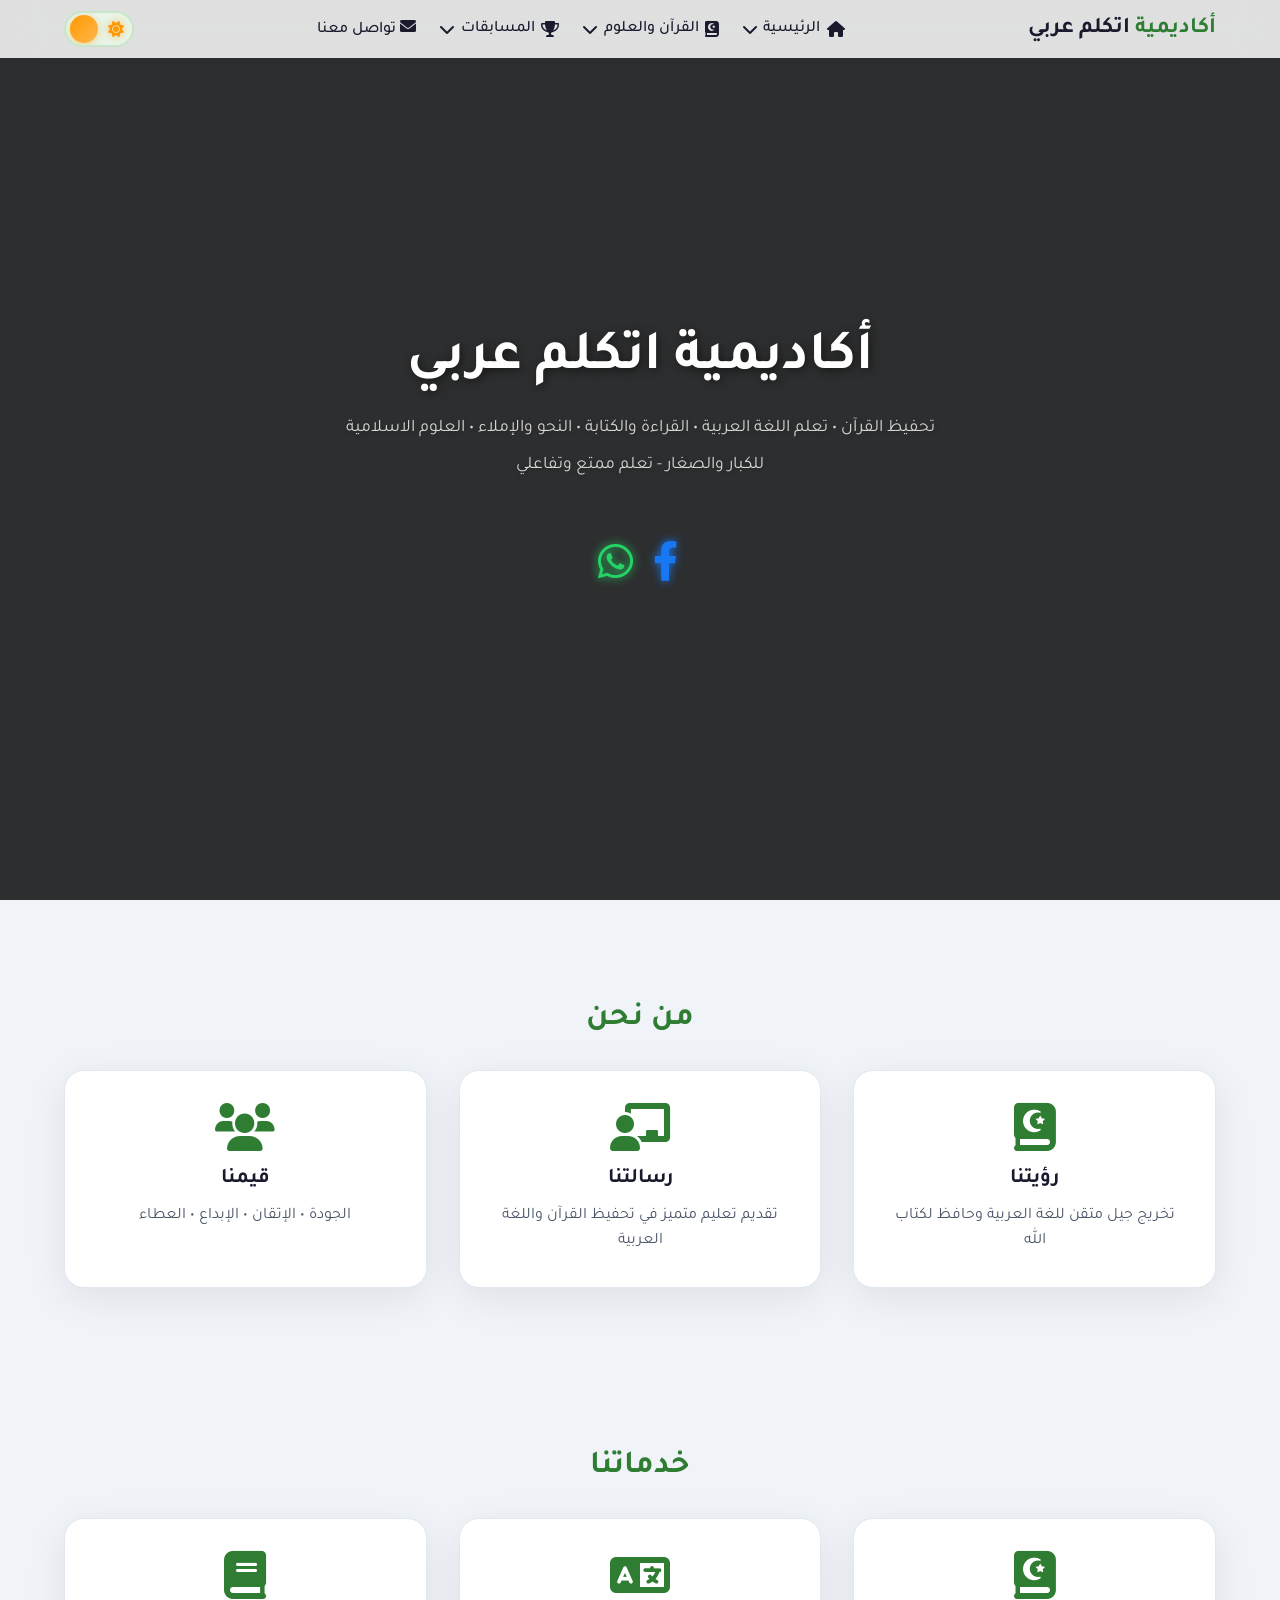
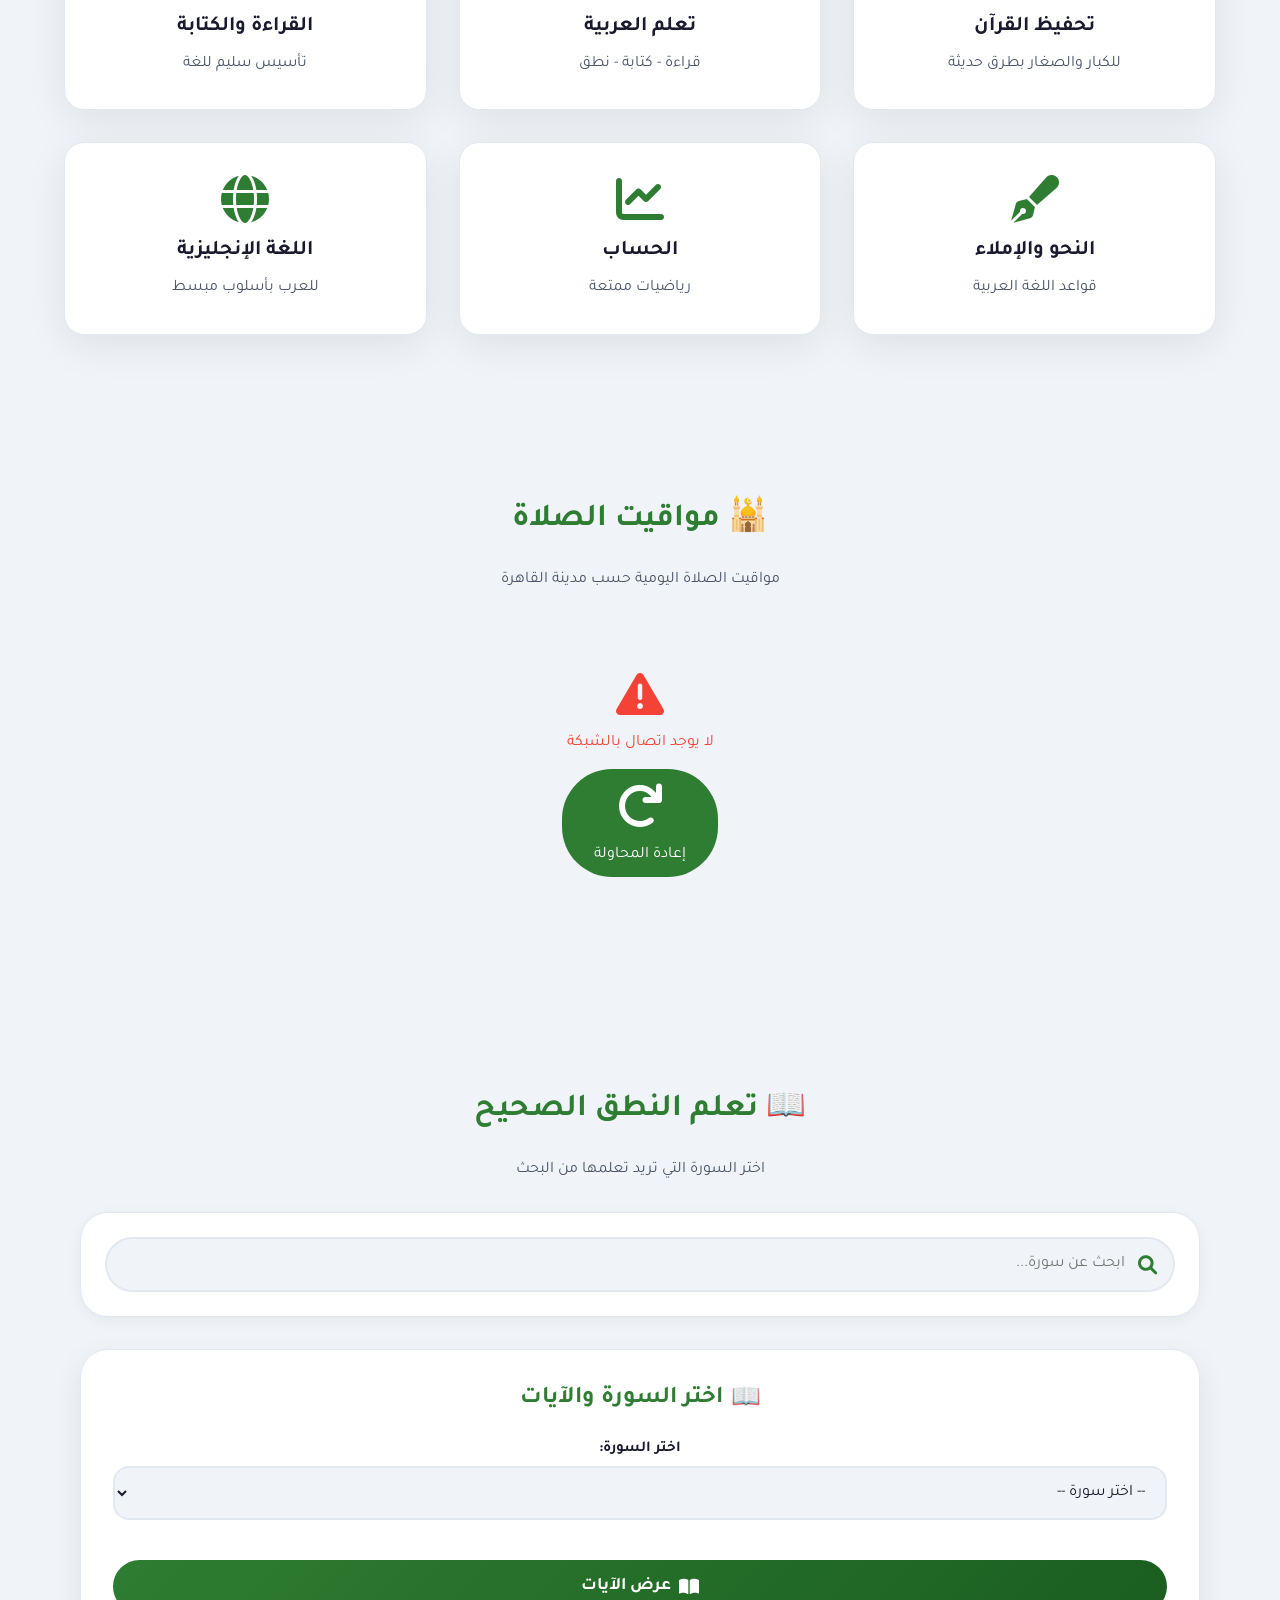
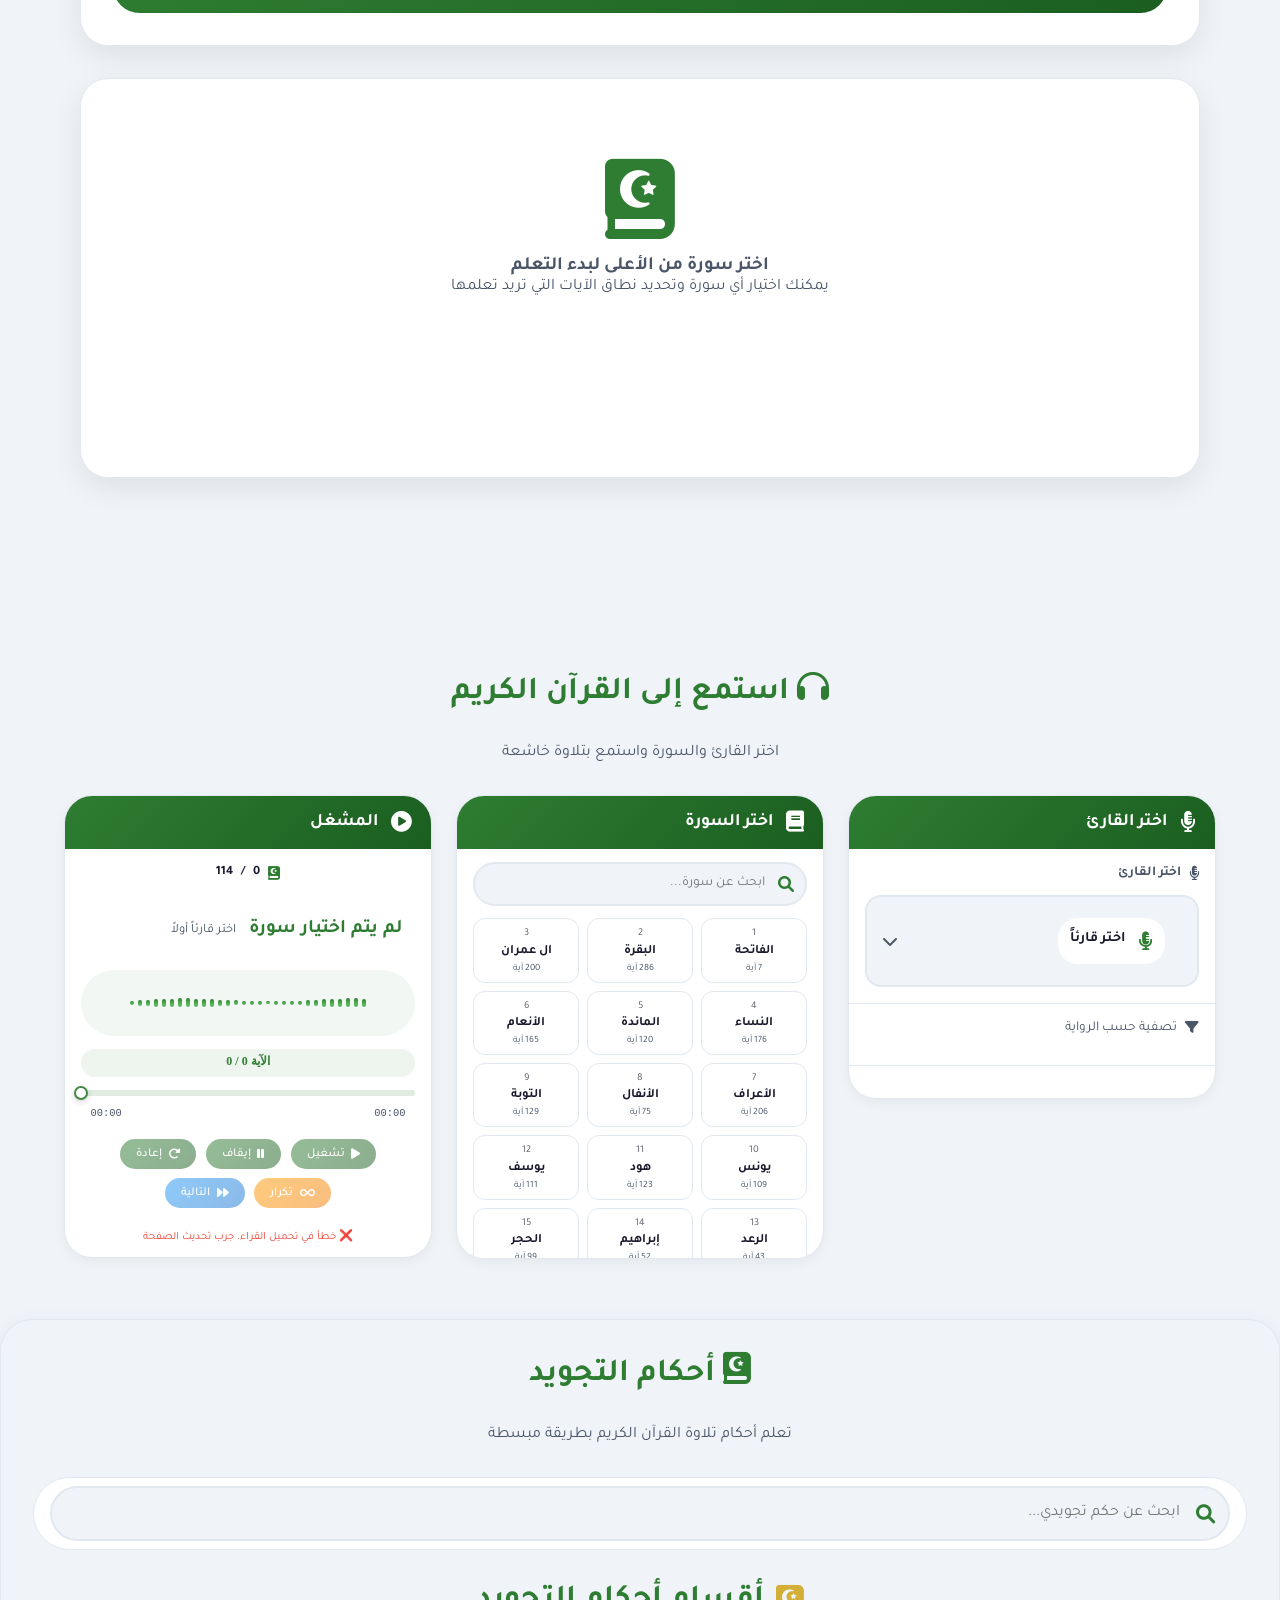
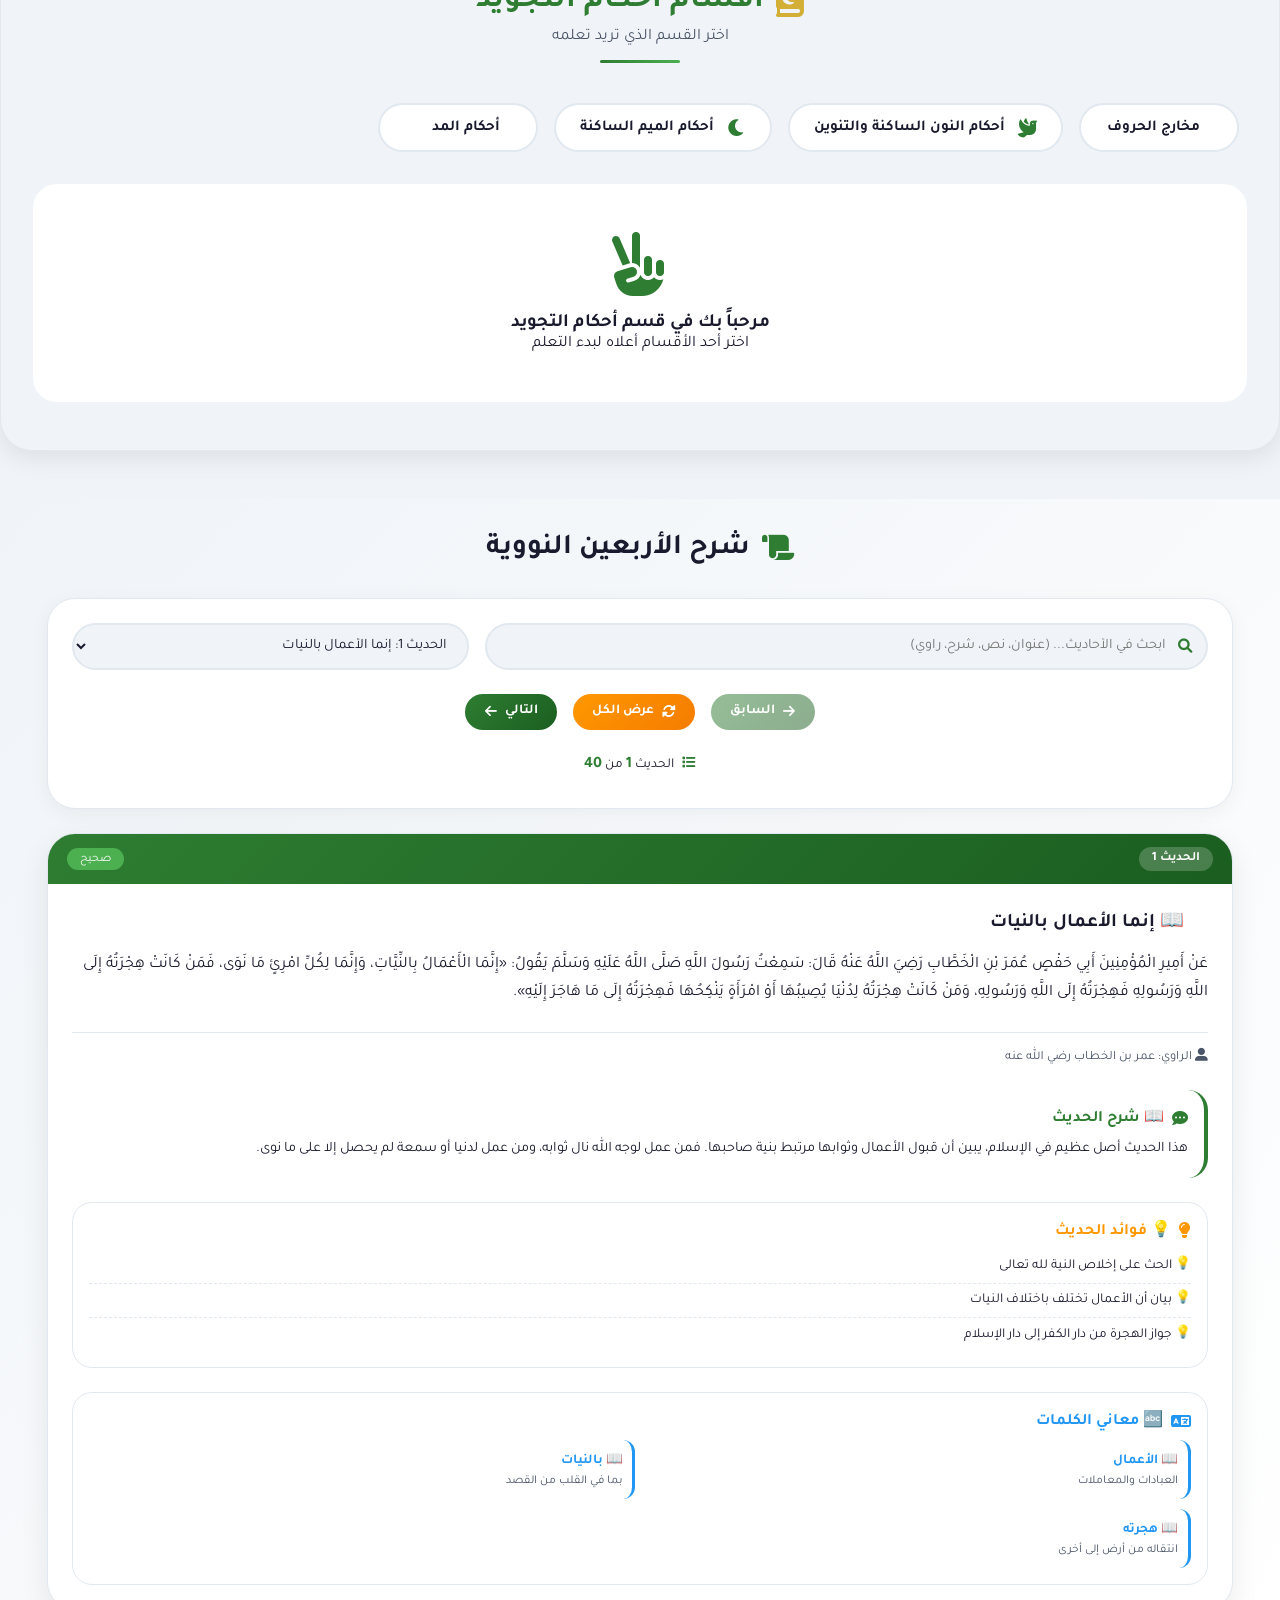
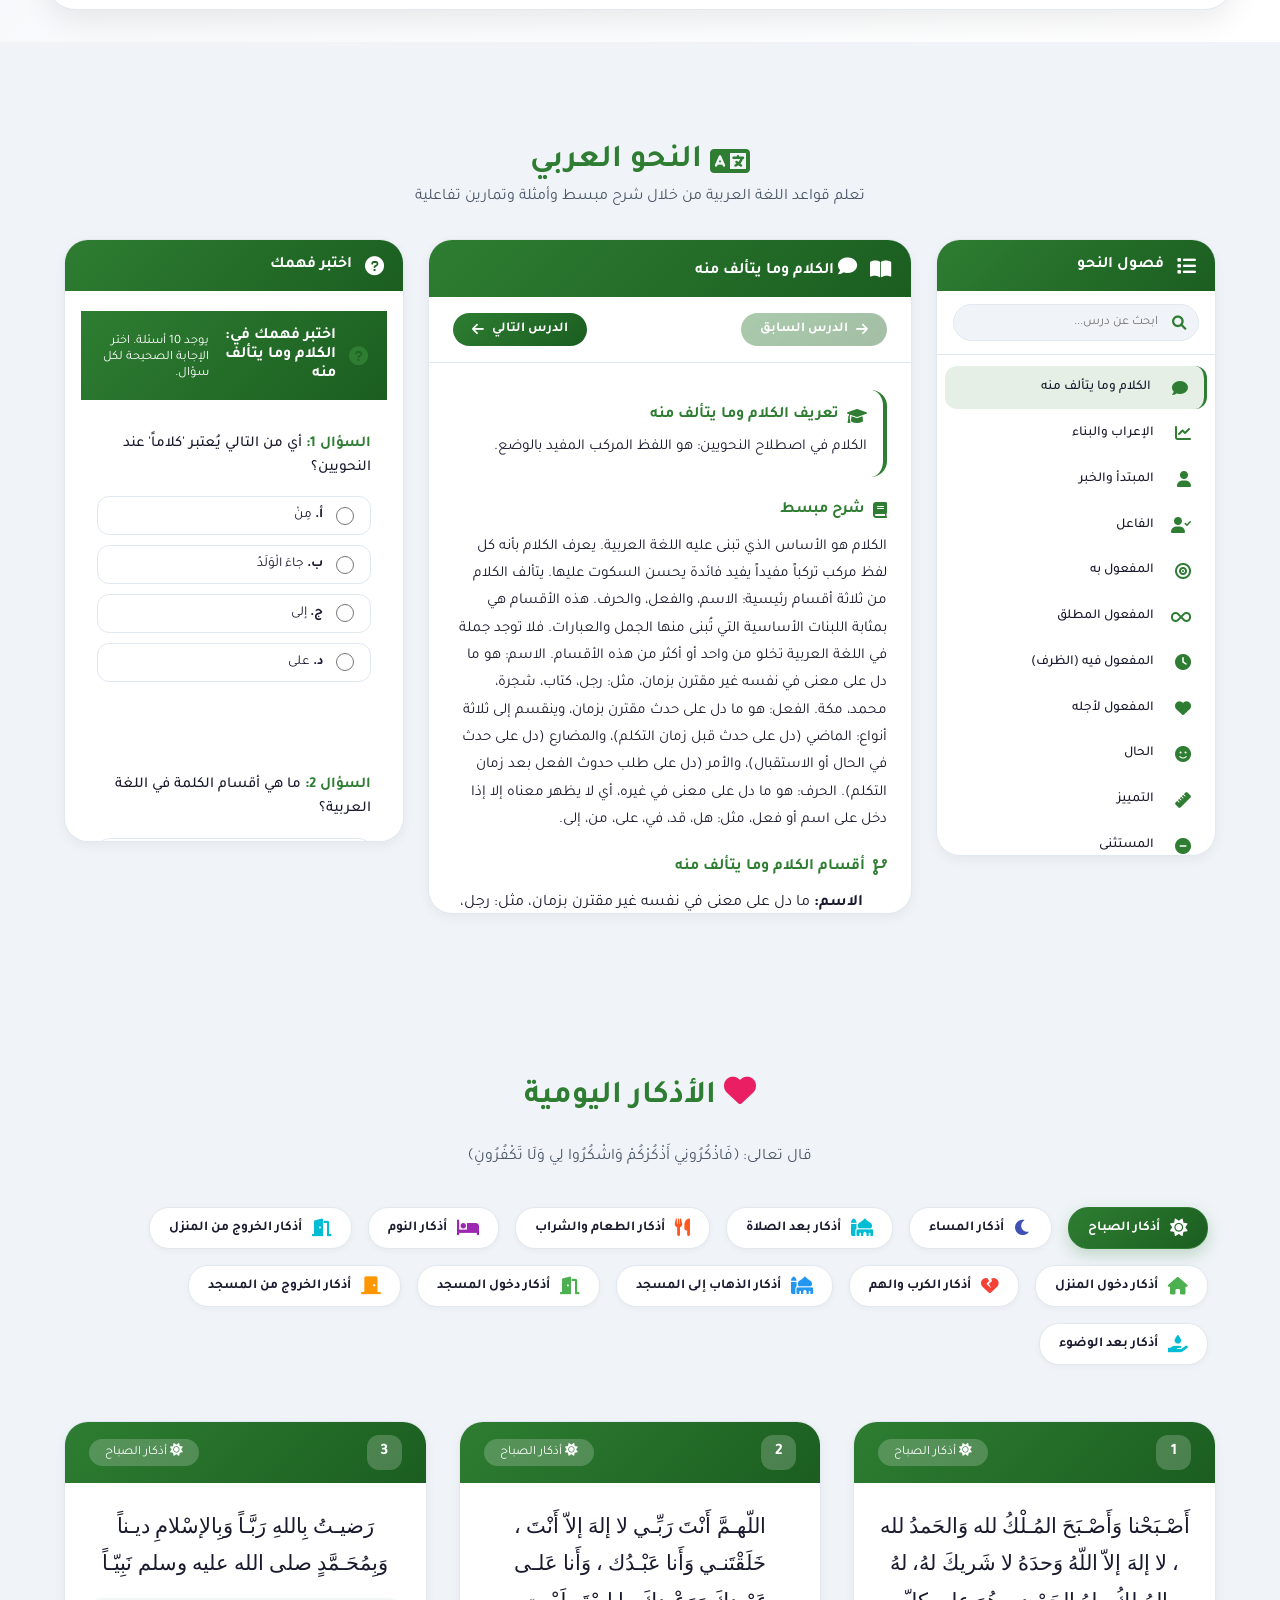
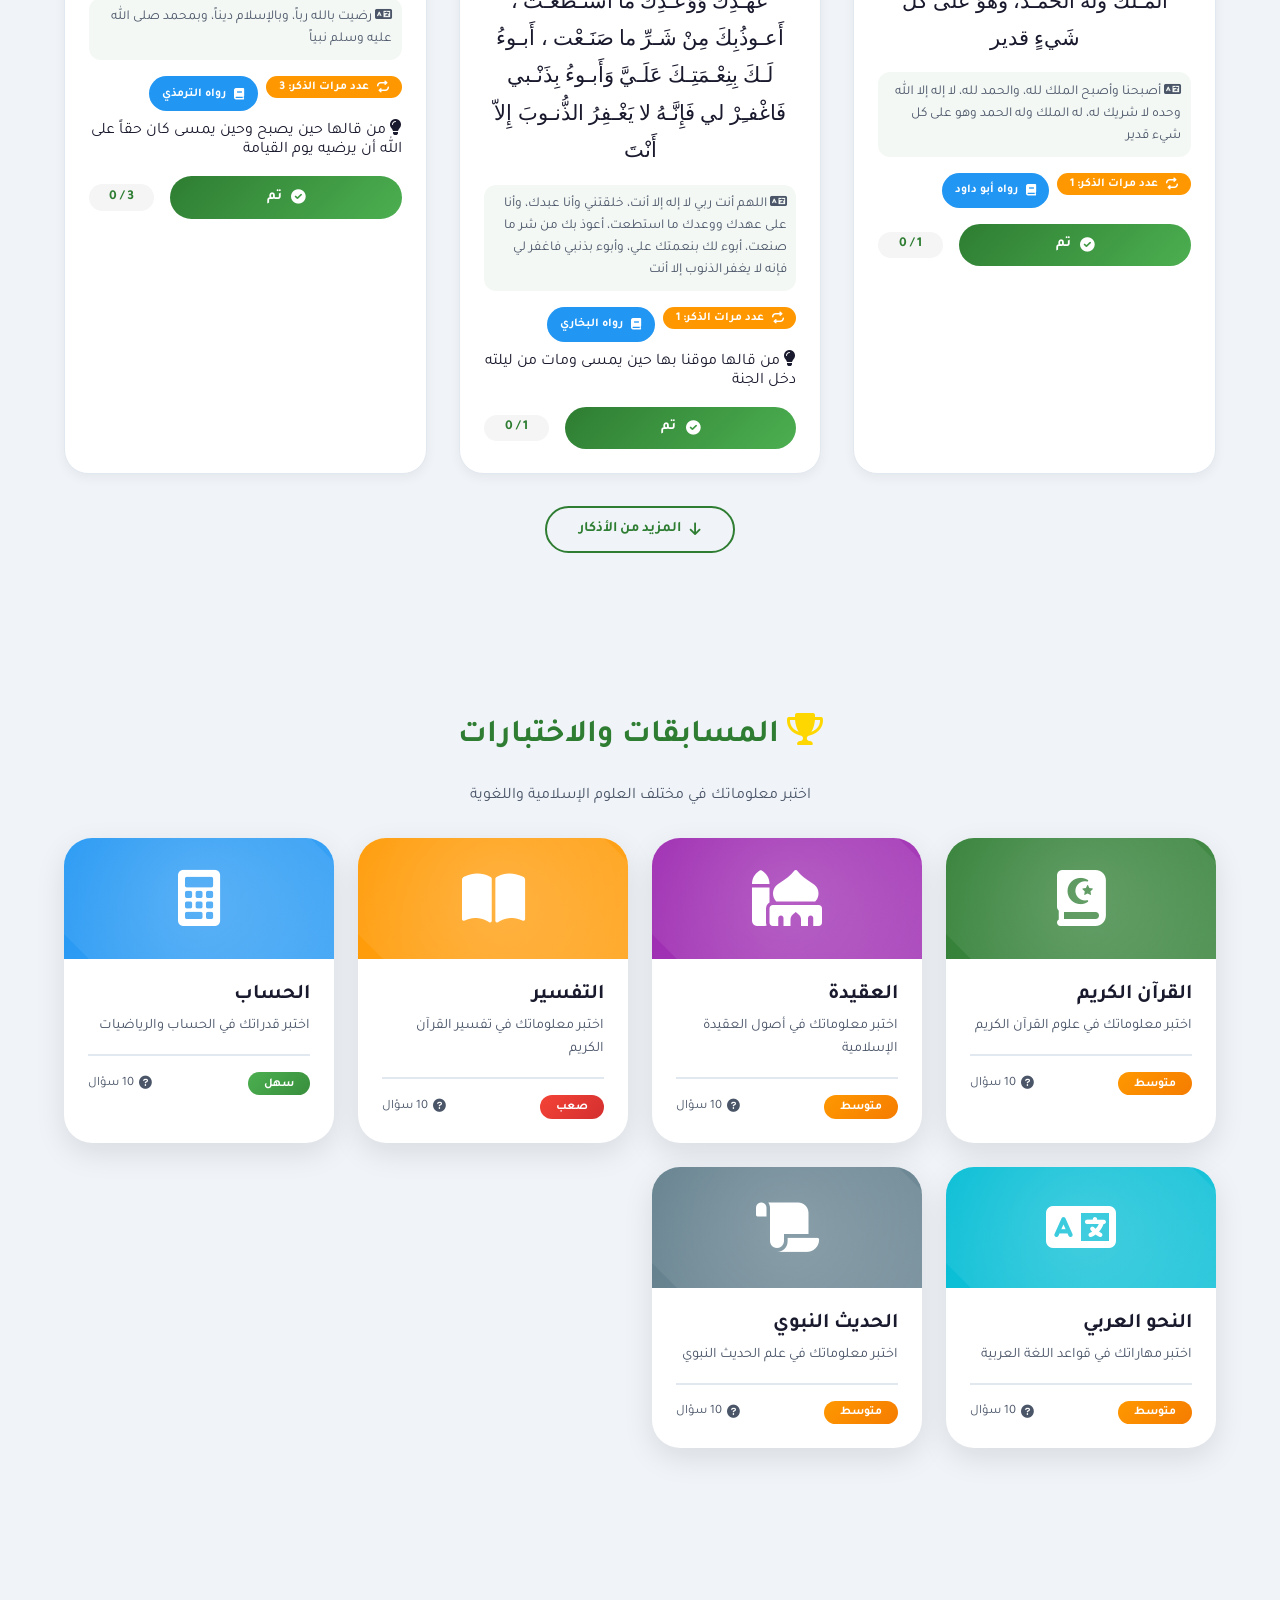
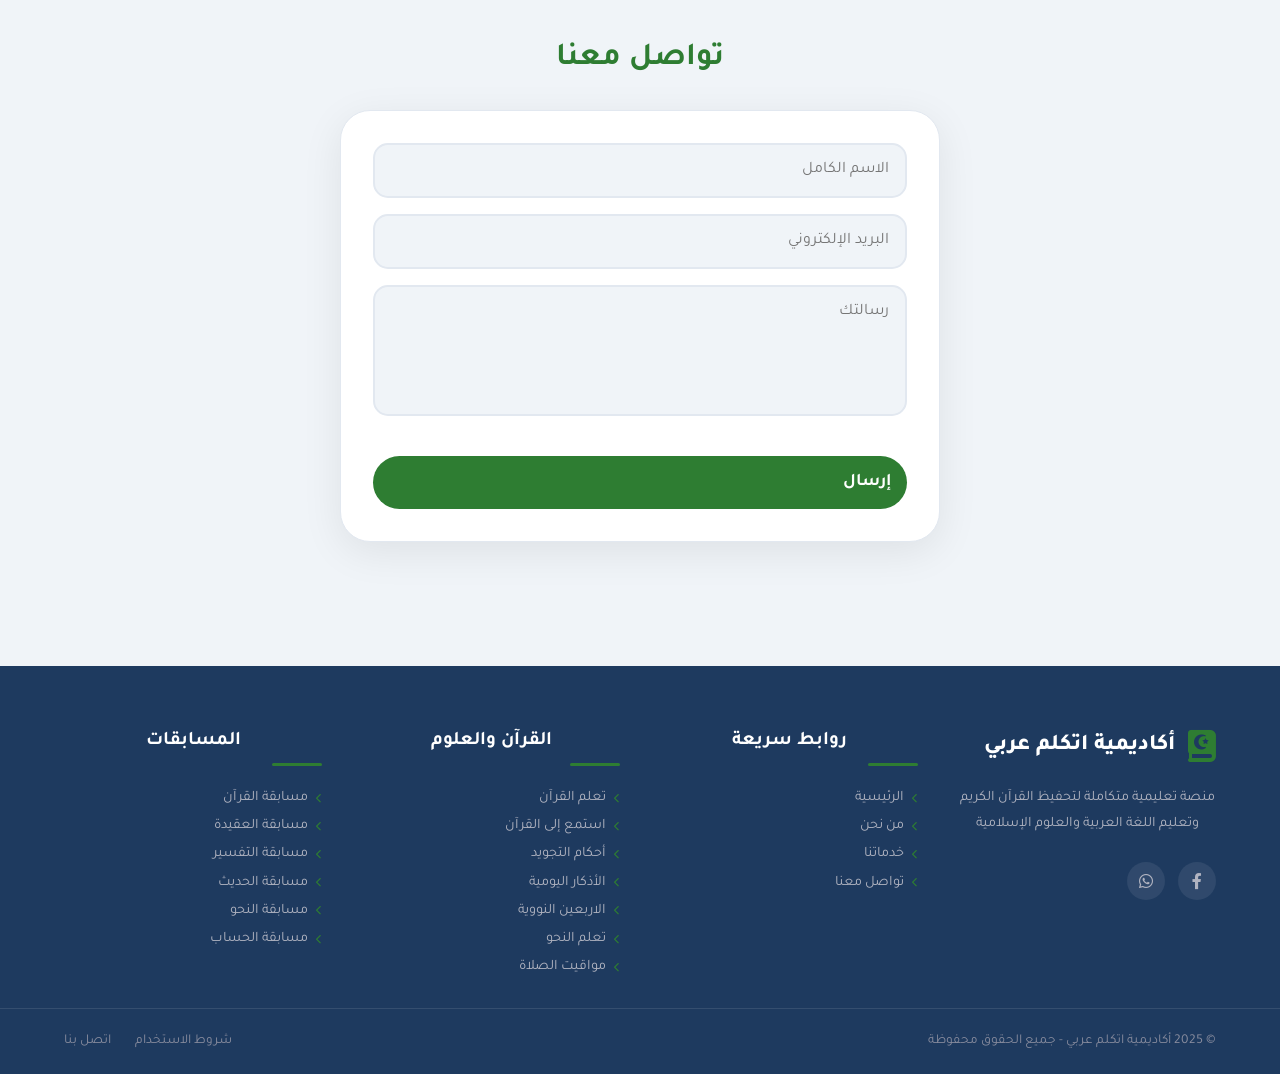
==== commit 94b86319: "new features" ====
--- a/index.html
+++ b/index.html
@@ -33,10 +33,11 @@
     <link rel="stylesheet" href="azkar.css" />
     <link rel="stylesheet" href="quiz.css" />
     <link rel="stylesheet" href="contact.css" />
-    <link rel="stylesheet" href="hadith.css" />
+   
     <link rel="stylesheet" href="footer.css" />
     <link rel="stylesheet" href="quran-audio.css" />
-    
+   <link rel="stylesheet" href="grammar.css">
+   <link rel="stylesheet" href="nawawi.css">
     <link rel="stylesheet" href="style.css" />
   </head>
   <body class="light-mode">
@@ -77,7 +78,7 @@
             <ul class="dropdown-menu">
               <li>
                 <a href="#quran"
-                  ><i class="fas fa-book-open"></i> اقرأ القرآن</a
+                  ><i class="fas fa-book-open"></i> تعلم القرآن</a
                 >
               </li>
               <li>
@@ -91,9 +92,12 @@
                 </a>
               </li>
               <li>
-                <a href="#hadith"
-                  ><i class="fas fa-scroll"></i> موسوعة الحديث</a
+                <a href="#nawawi" >
+                  <i class="fas fa-scroll"></i> الاربعين النووية</a
                 >
+              </li>
+                <li>
+                <a href="#arabicGrammarSection"><i class="fas fa-book"></i> تعلم النحو</a>
               </li>
               <li>
                 <a href="#azkar"><i class="fas fa-hands"></i> الأذكار</a>
@@ -176,7 +180,7 @@
         <h1>أكاديمية اتكلم عربي</h1>
         <p class="sub-text">
           تحفيظ القرآن • تعلم اللغة العربية • القراءة والكتابة • النحو والإملاء
-          • اللغة الإنجليزية • الحساب
+          • العلوم الاسلامية
         </p>
         <p style="margin-top: 1rem" class="sub-text">
           للكبار والصغار - تعلم ممتع وتفاعلي
@@ -189,7 +193,7 @@
             ><i class="fab fa-facebook-f sub-text"></i
           ></a>
           <a
-            href="https://iwtsp.com/201065110667"
+            href="https://iwtsp.com/201100485047"
             target="_blank"
             class="sub-text"
             ><i class="fa-brands fa-whatsapp sub-text"></i
@@ -274,7 +278,7 @@
     </section>
     <!-- ========== قسم اقرأ القرآن ========== -->
     <section id="quran">
-      <h2 class="section-title">📖 اقرأ القرآن الكريم</h2>
+      <h2 class="section-title">📖 تعلم النطق الصحيح</h2>
       <p
         style="
           text-align: center;
@@ -282,7 +286,7 @@
           margin-bottom: 2rem;
         "
       >
-        اختر السورة التي تريد قراءتها من البحث
+        اختر السورة التي تريد تعلمها من البحث
       </p>
 
       <div class="quran-reader-container" id="quranReader">
@@ -296,8 +300,8 @@
               class="fas fa-quran"
               style="font-size: 5rem; color: #2e7d32; margin-bottom: 1rem"
             ></i>
-            <h3>اختر سورة من الأعلى لبدء القراءة</h3>
-            <p>يمكنك اختيار أي سورة وتحديد نطاق الآيات التي تريد قراءتها</p>
+            <h3>اختر سورة من الأعلى لبدء التعلم</h3>
+            <p>يمكنك اختيار أي سورة وتحديد نطاق الآيات التي تريد تعلمها</p>
           </div>
         </div>
       </div>
@@ -484,24 +488,88 @@
       <div id="tajweedDisplay"></div>
     </section>
 
-  
-    <!-- قسم موسوعة الحديث -->
-    <section id="hadith">
-      <h2 class="section-title">📚 موسوعة الحديث الشريف</h2>
-      <div class="quran-reader-container">
-        <div class="surah-selector" id="hadithSelector"></div>
-        <div class="quran-display" id="hadithDisplay">
-          <div class="quran-welcome">
-            <i
-              class="fas fa-scroll"
-              style="font-size: 5rem; color: #2e7d32"
-            ></i>
-            <h3>اختر كتاب الحديث من الأعلى</h3>
-            <p>تصفح الأحاديث النبوية الشريفة من كتب الحديث المعتمدة</p>
-          </div>
-        </div>
-      </div>
-    </section>
+  <!-- ========== قسم شرح الأربعين النووية ========== -->
+<section id="nawawi" class="nawawi-section">
+  <h2 class="section-title">
+    <i class="fas fa-scroll" style="color: #2e7d32"></i>
+    شرح الأربعين النووية
+  </h2>
+  <div class="nawawi-container" id="nawawiContainer"></div>
+</section>
+     
+
+<!-- ==================== قسم النحو العربي المتكامل ==================== -->
+<section id="arabicGrammarSection" class="grammar-main-section">
+  <h2 class="grammar-section-title">
+    <i class="fas fa-language" style="color: #2e7d32;"></i>
+    النحو العربي
+  </h2>
+  <p class="grammar-section-subtitle">
+    تعلم قواعد اللغة العربية من خلال شرح مبسط وأمثلة وتمارين تفاعلية
+  </p>
+
+  <div class="grammar-dashboard">
+    <!-- العمود الأيسر: قائمة الفصول -->
+    <div class="grammar-chapters-sidebar">
+      <div class="grammar-chapters-card">
+        <div class="grammar-chapters-header">
+          <i class="fas fa-list"></i>
+          <h3>فصول النحو</h3>
+        </div>
+        <div class="grammar-chapters-search">
+          <i class="fas fa-search"></i>
+          <input type="text" id="grammarSearchInput" placeholder="ابحث عن درس...">
+        </div>
+        <div class="grammar-chapters-list" id="grammarChaptersList">
+          <!-- الدروس ستظهر هنا -->
+        </div>
+      </div>
+    </div>
+
+    <!-- العمود الأوسط: عرض الدرس -->
+    <div class="grammar-lesson-area">
+      <div class="grammar-lesson-card">
+        <div class="grammar-lesson-header">
+          <i class="fas fa-book-open"></i>
+          <h3 id="grammarLessonTitle">اختر درساً من القائمة</h3>
+        </div>
+        
+        <!-- أزرار التنقل العلوية -->
+        <div class="grammar-nav-buttons" id="grammarNavButtons" style="display: none;">
+          <button id="grammarPrevBtn" class="grammar-nav-btn grammar-prev-btn">
+            <i class="fas fa-arrow-right"></i> الدرس السابق
+          </button>
+          <button id="grammarNextBtn" class="grammar-nav-btn grammar-next-btn">
+            الدرس التالي <i class="fas fa-arrow-left"></i>
+          </button>
+        </div>
+        
+        <div id="grammarLessonBody" class="grammar-lesson-body">
+          <div class="grammar-no-selection">
+            <i class="fas fa-hand-point-left"></i>
+            <p>اختر درساً من القائمة لعرض الشرح والأمثلة</p>
+          </div>
+        </div>
+      </div>
+    </div>
+
+    <!-- العمود الأيمن: الاختبارات -->
+    <div class="grammar-quiz-sidebar">
+      <div class="grammar-quiz-card">
+        <div class="grammar-quiz-header">
+          <i class="fas fa-question-circle"></i>
+          <h3>اختبر فهمك</h3>
+        </div>
+        <div id="grammarQuizContainer" class="grammar-quiz-container">
+          <div class="grammar-no-quiz">
+            <i class="fas fa-lightbulb"></i>
+            <p>اختر درساً لعرض التمارين</p>
+          </div>
+        </div>
+      </div>
+    </div>
+  </div>
+</section>
 
     <!-- ========== قسم الأذكار الجديد ========== -->
 
@@ -551,112 +619,112 @@
       <div id="azkarError" class="azkar-error" style="display: none"></div>
     </section>
 
-    <section id="quiz">
-      <h2 class="section-title">
-        <i class="fas fa-trophy" style="color: #ffd700"></i>
-        المسابقات والاختبارات
-      </h2>
-      <p
-        style="
-          text-align: center;
-          color: var(--text-secondary);
-          margin-bottom: 2rem;
-        "
-      >
-        اختبر معلوماتك في مختلف العلوم الإسلامية واللغوية
-      </p>
-
-      <!-- شبكة بطاقات المسابقات -->
-      <div class="quiz-categories-grid" id="quizzesCategoriesGrid">
-        <!-- البطاقات تتحط هنا بالجافاسكريبت -->
-      </div>
-
-      <!-- ===== اختيار المستوى (معدل مع إضافة زر الرجوع) ===== -->
-      <div class="level-selector" id="levelSelector" style="display: none">
-        <!-- ✅ زر الرجوع للمسابقات - أضيفي هذا الزر -->
-        <button class="back-to-quizzes-level-btn" id="backToQuizzesFromLevel">
-          <i class="fas fa-arrow-right"></i>
-          جميع المسابقات
-        </button>
-
-        <h3 id="selectedQuizTitle">
-          <i class="fas fa-chart-line"></i>
-          اختار مستوى الصعوبة
-        </h3>
-        <p>كلما زاد المستوى، زادت صعوبة الأسئلة</p>
-
-        <div class="level-buttons">
-          <button class="level-btn easy" data-level="easy">
-            <i class="fa-regular fa-face-laugh"></i> سهل
-            <span style="font-size: 0.7rem">⭐</span>
-          </button>
-          <button class="level-btn medium active" data-level="medium">
-            <i class="fa-solid fa-star"></i> متوسط
-            <span style="font-size: 0.7rem">⭐⭐</span>
-          </button>
-          <button class="level-btn hard" data-level="hard">
-            <i class="fa-solid fa-fire"></i> صعب
-            <span style="font-size: 0.7rem">⭐⭐⭐</span>
-          </button>
-        </div>
-
-        <button class="start-quiz-btn" id="startQuizBtn">
-          <i class="fa-solid fa-rocket"></i> ابدأ المسابقة
-        </button>
-      </div>
-
-      <!-- حاوية المسابقة -->
-      <div class="quiz-container" id="quizContainer" style="display: none">
-        <div class="quiz-header">
-          <button class="back-to-quizzes-btn" id="backToQuizzesBtn">
+      <section id="quiz">
+        <h2 class="section-title">
+          <i class="fas fa-trophy" style="color: #ffd700"></i>
+          المسابقات والاختبارات
+        </h2>
+        <p
+          style="
+            text-align: center;
+            color: var(--text-secondary);
+            margin-bottom: 2rem;
+          "
+        >
+          اختبر معلوماتك في مختلف العلوم الإسلامية واللغوية
+        </p>
+
+        <!-- شبكة بطاقات المسابقات -->
+        <div class="quiz-categories-grid" id="quizzesCategoriesGrid">
+          <!-- البطاقات تتحط هنا بالجافاسكريبت -->
+        </div>
+
+        <!-- ===== اختيار المستوى (معدل مع إضافة زر الرجوع) ===== -->
+        <div class="level-selector" id="levelSelector" style="display: none">
+          <!-- ✅ زر الرجوع للمسابقات - أضيفي هذا الزر -->
+          <button class="back-to-quizzes-level-btn" id="backToQuizzesFromLevel">
             <i class="fas fa-arrow-right"></i>
             جميع المسابقات
           </button>
-          <h3 id="quizTitle">مسابقة</h3>
+
+          <h3 id="selectedQuizTitle">
+            <i class="fas fa-chart-line"></i>
+            اختار مستوى الصعوبة
+          </h3>
+          <p>كلما زاد المستوى، زادت صعوبة الأسئلة</p>
+
+          <div class="level-buttons">
+            <button class="level-btn easy" data-level="easy">
+              <i class="fa-regular fa-face-laugh"></i> سهل
+              <span style="font-size: 0.7rem">⭐</span>
+            </button>
+            <button class="level-btn medium active" data-level="medium">
+              <i class="fa-solid fa-star"></i> متوسط
+              <span style="font-size: 0.7rem">⭐⭐</span>
+            </button>
+            <button class="level-btn hard" data-level="hard">
+              <i class="fa-solid fa-fire"></i> صعب
+              <span style="font-size: 0.7rem">⭐⭐⭐</span>
+            </button>
+          </div>
+
+          <button class="start-quiz-btn" id="startQuizBtn">
+            <i class="fa-solid fa-rocket"></i> ابدأ المسابقة
+          </button>
+        </div>
+
+        <!-- حاوية المسابقة -->
+        <div class="quiz-container" id="quizContainer" style="display: none">
+          <div class="quiz-header">
+            <button class="back-to-quizzes-btn" id="backToQuizzesBtn">
+              <i class="fas fa-arrow-right"></i>
+              جميع المسابقات
+            </button>
+            <h3 id="quizTitle">مسابقة</h3>
+            <div
+              class="quiz-level-badge"
+              id="quizLevelBadge"
+              style="display: none"
+            ></div>
+          </div>
+
+          <div class="progress-bar">
+            <div class="progress-fill" id="quizProgress" style="width: 0%"></div>
+          </div>
+
+          <div id="quizQuestion" class="question-text"></div>
+
+          <div class="options" id="quizOptions"></div>
+
+          <div class="quiz-footer">
+            <span id="quizCounter">السؤال 1 / 0</span>
+            <div>
+              <button class="btn" id="quizPrev" style="display: none">
+                <i class="fas fa-arrow-right"></i> السابق
+              </button>
+              <button class="btn" id="quizNext">
+                التالي <i class="fas fa-arrow-left"></i>
+              </button>
+            </div>
+          </div>
+
+          <div id="quizResult" class="result" style="display: none"></div>
+
           <div
-            class="quiz-level-badge"
-            id="quizLevelBadge"
-            style="display: none"
-          ></div>
-        </div>
-
-        <div class="progress-bar">
-          <div class="progress-fill" id="quizProgress" style="width: 0%"></div>
-        </div>
-
-        <div id="quizQuestion" class="question-text"></div>
-
-        <div class="options" id="quizOptions"></div>
-
-        <div class="quiz-footer">
-          <span id="quizCounter">السؤال 1 / 0</span>
-          <div>
-            <button class="btn" id="quizPrev" style="display: none">
-              <i class="fas fa-arrow-right"></i> السابق
+            style="
+              display: flex;
+              gap: 1rem;
+              justify-content: center;
+              margin-top: 1rem;
+              flex-wrap: wrap;
+            "
+          >
+            <button class="btn" id="quizReset" style="background: #666">
+              <i class="fa-solid fa-arrow-rotate-left"></i> إعادة المحاولة
             </button>
-            <button class="btn" id="quizNext">
-              التالي <i class="fas fa-arrow-left"></i>
-            </button>
-          </div>
-        </div>
-
-        <div id="quizResult" class="result" style="display: none"></div>
-
-        <div
-          style="
-            display: flex;
-            gap: 1rem;
-            justify-content: center;
-            margin-top: 1rem;
-            flex-wrap: wrap;
-          "
-        >
-          <button class="btn" id="quizReset" style="background: #666">
-            <i class="fa-solid fa-arrow-rotate-left"></i> إعادة المحاولة
-          </button>
-        </div>
-      </div>
-    </section>
+          </div>
+        </div>
+      </section>
 
     <section id="contact">
       <h2 class="section-title">تواصل معنا</h2>
@@ -696,7 +764,7 @@
               ><i class="fab fa-facebook-f"></i
             ></a>
             <a
-              href="https://iwtsp.com/201065110667"
+              href="https://iwtsp.com/201100485047"
               class="social-link"
               target="_blank"
               ><i class="fab fa-whatsapp"></i
@@ -733,7 +801,7 @@
           <ul class="footer-links">
             <li>
               <a href="#quran"
-                ><i class="fas fa-chevron-left"></i> اقرأ القرآن</a
+                ><i class="fas fa-chevron-left"></i> تعلم القرآن</a
               >
             </li>
             <li>
@@ -752,10 +820,16 @@
               >
             </li>
             <li>
-              <a href="#hadith"
-                ><i class="fas fa-chevron-left"></i> موسوعة الحديث</a
-              >
-            </li>
+              <a href="#nawawi" id="nawawiNavLink"
+                ><i class="fas fa-chevron-left"></i> الاربعين النووية</a
+              >
+            </li>
+             <li>
+              <a href="#arabicGrammarSection"
+                ><i class="fas fa-chevron-left"></i>تعلم النحو </a
+              >
+            </li>
+           
             <li>
               <a href="#prayerTimes"
                 ><i class="fas fa-chevron-left"></i> مواقيت الصلاة</a
@@ -815,13 +889,17 @@
     <!-- 1️⃣ البيانات أولاً -->
     <script src="azkar-data.js"></script>
     <script src="tajweed-data.js"></script>
+    <script src="nawawi-data.js"></script>
 
     <!-- 2️⃣ النظم الأساسية -->
     <script src="prayer-times.js"></script>
+   <script src="nawawi.js" defer></script>
     <script src="quran-reader.js"></script>
-    <script src="hadith-system.js"></script>
+ 
     <script src="azkar-system.js"></script>
     <script src="tajweed-system.js"></script>
+    
+
 
     <!-- 4️⃣ بيانات الاختبارات -->
     <script src="aqeeda-quiz.js"></script>
@@ -832,9 +910,11 @@
 
     <!-- 3️⃣ نظام المسابقات -->
     <script src="quiz-system.js"></script>
+    <script src="arabic-grammar.js"></script>
 
     <!-- 5️⃣ الملف الرئيسي (آخر حاجة) -->
     <script src="quran-audio.js"></script>
+    
    
     <script src="app.js"></script>
   </body>
--- a/navbar.css
+++ b/navbar.css
@@ -275,3 +275,140 @@
   transform: scale(0.9);
 }
 
+/* ==================== أزرار المصادقة ==================== */
+.auth-buttons {
+  display: flex;
+  align-items: center;
+  gap: 0.5rem;
+}
+
+.login-link {
+  background: linear-gradient(135deg, #2e7d32, #1b5e20);
+  color: white;
+  padding: 0.5rem 1.2rem;
+  border-radius: 50px;
+  text-decoration: none;
+  font-weight: bold;
+  transition: all 0.3s;
+  display: flex;
+  align-items: center;
+  gap: 0.5rem;
+}
+
+.login-link:hover {
+  transform: translateY(-2px);
+  box-shadow: 0 5px 15px rgba(46, 125, 50, 0.4);
+}
+
+.user-menu {
+  position: relative;
+  cursor: pointer;
+}
+
+.user-avatar-small {
+  width: 40px;
+  height: 40px;
+  border-radius: 50%;
+  overflow: hidden;
+  border: 2px solid #2e7d32;
+  transition: all 0.3s;
+}
+
+.user-avatar-small img {
+  width: 100%;
+  height: 100%;
+  object-fit: cover;
+}
+
+.user-avatar-small:hover {
+  transform: scale(1.05);
+  box-shadow: 0 0 0 3px rgba(46, 125, 50, 0.3);
+}
+
+.user-dropdown {
+  position: absolute;
+  top: 50px;
+  left: 0;
+  background: var(--card-bg);
+  border-radius: 16px;
+  box-shadow: 0 10px 30px rgba(0, 0, 0, 0.15);
+  width: 260px;
+  opacity: 0;
+  visibility: hidden;
+  transition: all 0.3s;
+  z-index: 1000;
+  border: 1px solid var(--border-color);
+}
+
+.user-menu:hover .user-dropdown {
+  opacity: 1;
+  visibility: visible;
+  top: 55px;
+}
+
+.user-info-dropdown {
+  display: flex;
+  align-items: center;
+  gap: 1rem;
+  padding: 1rem;
+  border-bottom: 1px solid var(--border-color);
+}
+
+.user-info-dropdown img {
+  width: 50px;
+  height: 50px;
+  border-radius: 50%;
+  object-fit: cover;
+}
+
+.dropdownUserName {
+  font-weight: bold;
+  color: var(--text-primary);
+}
+
+.dropdownUserEmail {
+  font-size: 0.75rem;
+  color: var(--text-secondary);
+}
+
+.user-dropdown ul {
+  list-style: none;
+  padding: 0.5rem 0;
+  margin: 0;
+}
+
+.user-dropdown ul li a {
+  display: flex;
+  align-items: center;
+  gap: 0.8rem;
+  padding: 0.7rem 1rem;
+  color: var(--text-primary);
+  text-decoration: none;
+  transition: all 0.3s;
+}
+
+.user-dropdown ul li a:hover {
+  background: rgba(46, 125, 50, 0.1);
+}
+
+.user-dropdown ul li hr {
+  margin: 0.3rem 0;
+  border-color: var(--border-color);
+}
+
+/* استجابة للجوال */
+@media (max-width: 768px) {
+  .auth-buttons {
+    margin-right: auto;
+  }
+  
+  .login-link {
+    padding: 0.3rem 0.8rem;
+    font-size: 0.8rem;
+  }
+  
+  .user-dropdown {
+    left: auto;
+    right: 0;
+  }
+}
--- a/quran.css
+++ b/quran.css
@@ -1,25 +1,36 @@
 /* ========== QURAN READER STYLES ========== */
-/* نسخة متوافقة مع الموبايل */
+/* نسخة عصرية متجاوبة - تحديث كامل */
 
 .quran-reader-container {
-  max-width: 900px;
+  max-width: 1200px;
   margin: auto;
+  padding: 0 1rem;
 }
 
 /* ========== محدد السورة ========== */
 .surah-selector {
   background: var(--card-bg);
   padding: 2rem;
-  border-radius: 20px;
-  box-shadow: var(--shadow);
+  border-radius: 28px;
+  box-shadow: 0 10px 30px rgba(0, 0, 0, 0.08);
   margin-bottom: 2rem;
   text-align: center;
+  border: 1px solid var(--border-color);
 }
 
 .surah-selector h3 {
   font-size: 1.5rem;
   margin-bottom: 1.5rem;
   color: #2e7d32;
+  display: flex;
+  align-items: center;
+  justify-content: center;
+  gap: 0.5rem;
+}
+
+.surah-selector h3::before {
+  content: "📖";
+  font-size: 1.5rem;
 }
 
 .selector-form {
@@ -33,17 +44,26 @@
   font-weight: bold;
   margin-bottom: 0.5rem;
   color: var(--text-primary);
+  font-size: 0.95rem;
 }
 
 .quran-select {
   width: 100%;
   padding: 1rem;
   border: 2px solid var(--border-color);
-  border-radius: 12px;
+  border-radius: 16px;
   font-size: 1rem;
   font-family: "Tajawal", sans-serif;
   background: var(--bg-primary);
   color: var(--text-primary);
+  cursor: pointer;
+  transition: all 0.3s;
+}
+
+.quran-select:focus {
+  outline: none;
+  border-color: #2e7d32;
+  box-shadow: 0 0 0 3px rgba(46, 125, 50, 0.1);
 }
 
 .range-inputs {
@@ -51,64 +71,99 @@
   align-items: center;
   gap: 1rem;
   justify-content: center;
+  flex-wrap: wrap;
 }
 
 .range-inputs input {
-  width: 100px;
+  width: 120px;
   padding: 0.8rem;
   border: 2px solid var(--border-color);
-  border-radius: 12px;
+  border-radius: 16px;
   text-align: center;
   font-size: 1rem;
   font-family: "Tajawal", sans-serif;
   background: var(--bg-primary);
   color: var(--text-primary);
+  transition: all 0.3s;
+}
+
+.range-inputs input:focus {
+  outline: none;
+  border-color: #2e7d32;
+  box-shadow: 0 0 0 3px rgba(46, 125, 50, 0.1);
+}
+
+.range-inputs span {
+  font-size: 1.2rem;
+  font-weight: bold;
+  color: #2e7d32;
 }
 
 #rangeInfo {
   display: block;
   color: var(--text-secondary);
   font-size: 0.85rem;
-  margin-top: 0.3rem;
+  margin-top: 0.5rem;
 }
 
 .load-quran-btn {
-  background: #2e7d32;
+  background: linear-gradient(135deg, #2e7d32, #1b5e20);
   color: white;
   border: none;
   padding: 1rem 2rem;
-  border-radius: 50px;
+  border-radius: 60px;
   font-size: 1.1rem;
   font-weight: bold;
   cursor: pointer;
   transition: all 0.3s;
   font-family: "Tajawal", sans-serif;
+  display: inline-flex;
+  align-items: center;
+  justify-content: center;
+  gap: 0.5rem;
 }
 
 .load-quran-btn:hover {
-  background: #1b5e20;
-  transform: translateY(-2px);
+  transform: translateY(-3px);
+  box-shadow: 0 8px 25px rgba(46, 125, 50, 0.3);
+}
+
+.load-quran-btn:active {
+  transform: translateY(0);
 }
 
 /* ========== عرض الآيات ========== */
 .quran-display {
   background: var(--card-bg);
   padding: 2rem;
-  border-radius: 20px;
-  box-shadow: var(--shadow);
-  min-height: 300px;
+  border-radius: 28px;
+  box-shadow: 0 10px 30px rgba(0, 0, 0, 0.08);
+  min-height: 400px;
+  border: 1px solid var(--border-color);
 }
 
 .quran-welcome {
   text-align: center;
   padding: 3rem;
   color: var(--text-secondary);
+  animation: fadeIn 0.5s ease;
 }
 
 .quran-welcome i {
   font-size: 5rem;
   color: #2e7d32;
   margin-bottom: 1rem;
+  animation: bounce 1s ease;
+}
+
+@keyframes bounce {
+  0%, 100% { transform: translateY(0); }
+  50% { transform: translateY(-10px); }
+}
+
+@keyframes fadeIn {
+  from { opacity: 0; transform: translateY(20px); }
+  to { opacity: 1; transform: translateY(0); }
 }
 
 /* هيدر السورة */
@@ -116,26 +171,38 @@
   text-align: center;
   margin-bottom: 2rem;
   padding-bottom: 1.5rem;
-  border-bottom: 2px solid #2e7d32;
+  border-bottom: 3px solid #2e7d32;
+  animation: slideDown 0.5s ease;
+}
+
+@keyframes slideDown {
+  from { opacity: 0; transform: translateY(-30px); }
+  to { opacity: 1; transform: translateY(0); }
 }
 
 .quran-surah-header h2 {
   font-size: 2rem;
   color: #2e7d32;
   margin-bottom: 0.5rem;
+  display: flex;
+  align-items: center;
+  justify-content: center;
+  gap: 0.5rem;
 }
 
 .quran-surah-header p {
   color: var(--text-secondary);
+  font-size: 0.9rem;
 }
 
 .basmala {
-  font-size: 1.8rem;
-  color: var(--text-primary);
+  font-size: 2rem;
+  color: #2e7d32;
   margin-top: 1.5rem;
-  font-family: "Traditional Arabic", "Uthmanic", serif;
+  font-family: "Traditional Arabic", "Amiri", "Uthmanic", serif;
   text-align: center;
   line-height: 2;
+  font-weight: bold;
 }
 
 /* ========== بطاقة الآية ========== */
@@ -146,11 +213,32 @@
   border-bottom: 1px solid var(--border-color);
   align-items: flex-start;
   transition: all 0.3s ease;
-}
+  scroll-margin-top: 20px;
+  animation: fadeInUp 0.4s ease;
+  animation-fill-mode: both;
+}
+
+@keyframes fadeInUp {
+  from {
+    opacity: 0;
+    transform: translateY(20px);
+  }
+  to {
+    opacity: 1;
+    transform: translateY(0);
+  }
+}
+
+.ayah-card:nth-child(1) { animation-delay: 0.05s; }
+.ayah-card:nth-child(2) { animation-delay: 0.1s; }
+.ayah-card:nth-child(3) { animation-delay: 0.15s; }
+.ayah-card:nth-child(4) { animation-delay: 0.2s; }
+.ayah-card:nth-child(5) { animation-delay: 0.25s; }
 
 .ayah-card:hover {
   background: var(--bg-primary);
-  border-radius: 10px;
+  border-radius: 20px;
+  transform: translateX(-5px);
 }
 
 .ayah-card:last-child {
@@ -158,10 +246,10 @@
 }
 
 .ayah-number {
-  background: #2e7d32;
+  background: linear-gradient(135deg, #2e7d32, #1b5e20);
   color: white;
-  min-width: 35px;
-  height: 35px;
+  min-width: 40px;
+  height: 40px;
   border-radius: 50%;
   display: flex;
   align-items: center;
@@ -169,57 +257,192 @@
   font-weight: bold;
   font-size: 0.9rem;
   flex-shrink: 0;
+  box-shadow: 0 4px 10px rgba(46, 125, 50, 0.3);
 }
 
 .ayah-text-wrapper {
   flex: 1;
 }
 
+/* ✅ الخط العربي ثابت 2rem في كل الشاشات */
 .ayah-arabic {
-  font-size: 1.4rem;
-  line-height: 2.5;
+  font-size: 2rem !important;
+  line-height: 3rem;
   color: var(--text-primary);
   text-align: right;
-  font-family: "Traditional Arabic", "Uthmanic", serif;
-  transition: font-size 0.3s ease;
-}
-
+  font-family: "Traditional Arabic", "Amiri", "Uthmanic", serif;
+  transition: all 0.3s ease;
+  word-break: break-word;
+  letter-spacing: 0.5px;
+}
+
+/* ✅ الترجمة ثابتة 1.2rem في كل الشاشات */
 .ayah-english {
-  font-size: 0.9rem;
+  font-size: 1.2rem !important;
+  line-height: 1.8rem;
   color: var(--text-secondary);
-  margin-top: 0.5rem;
-  font-style: italic;
-  transition: font-size 0.3s ease;
-  text-decoration: ltr;
-  text-align: center;
+  margin-top: 0.8rem;
+  font-style: normal;
+  transition: all 0.3s ease;
+  text-align: left;
+  direction: ltr;
   unicode-bidi: embed;
-}
-
-/* ========== زر التفسير ========== */
+  word-break: break-word;
+  font-family: "Tajawal", sans-serif;
+}
+
+/* ========== أزرار التفسير والاستماع ========== */
 .tafsir-btn {
   display: inline-flex;
   align-items: center;
   gap: 0.4rem;
-  margin-top: 0.8rem;
-  padding: 0.4rem 1rem;
-  background: #2e7d32;
+  margin-top: 1rem;
+  margin-left: 0;
+  margin-right: 0.5rem;
+  padding: 0.5rem 1.2rem;
+  background: linear-gradient(135deg, #2e7d32, #1b5e20);
   color: white;
   border: none;
-  border-radius: 20px;
+  border-radius: 30px;
   cursor: pointer;
   font-size: 0.85rem;
   font-family: "Tajawal", sans-serif;
   transition: all 0.3s;
+  -webkit-tap-highlight-color: transparent;
+  box-shadow: 0 2px 8px rgba(0, 0, 0, 0.1);
 }
 
 .tafsir-btn:hover {
-  background: #1b5e20;
   transform: translateY(-2px);
   box-shadow: 0 5px 15px rgba(46, 125, 50, 0.3);
 }
 
+.tafsir-btn:active {
+  transform: scale(0.96);
+}
+
 .tafsir-btn i {
   font-size: 0.9rem;
+}
+
+/* زر الاستماع */
+.listen-btn {
+  display: inline-flex;
+  align-items: center;
+  gap: 0.4rem;
+  margin-top: 1rem;
+  margin-left: 0;
+  margin-right: 0.5rem;
+  padding: 0.5rem 1.2rem;
+  background: linear-gradient(135deg, #2196f3, #1976d2);
+  color: white;
+  border: none;
+  border-radius: 30px;
+  cursor: pointer;
+  font-size: 0.85rem;
+  font-family: "Tajawal", sans-serif;
+  transition: all 0.3s;
+  -webkit-tap-highlight-color: transparent;
+  box-shadow: 0 2px 8px rgba(0, 0, 0, 0.1);
+}
+
+.listen-btn:hover {
+  transform: translateY(-2px);
+  box-shadow: 0 5px 15px rgba(33, 150, 243, 0.3);
+}
+
+.listen-btn:active {
+  transform: scale(0.96);
+}
+
+.listen-btn.playing {
+  background: linear-gradient(135deg, #f44336, #d32f2f);
+  animation: pulse 1s ease infinite;
+}
+
+@keyframes pulse {
+  0%, 100% { box-shadow: 0 0 0 0 rgba(244, 67, 54, 0.4); }
+  50% { box-shadow: 0 0 0 5px rgba(244, 67, 54, 0); }
+}
+
+/* ========== محدد القارئ ========== */
+.reciter-selector-container {
+  background: linear-gradient(135deg, var(--card-bg), var(--bg-secondary));
+  border-radius: 24px;
+  padding: 1rem 1.5rem;
+  margin: 1rem 0 1.5rem 0;
+  display: flex;
+  justify-content: space-between;
+  align-items: center;
+  flex-wrap: wrap;
+  gap: 1rem;
+  border: 1px solid var(--border-color);
+  box-shadow: 0 4px 12px rgba(0, 0, 0, 0.05);
+}
+
+.reciter-selector-header {
+  display: flex;
+  align-items: center;
+  gap: 0.5rem;
+  font-weight: bold;
+  color: #2e7d32;
+  font-size: 1rem;
+}
+
+.reciter-selector-header i {
+  font-size: 1.2rem;
+}
+
+.reciter-selector-wrapper {
+  display: flex;
+  align-items: center;
+  gap: 1rem;
+  flex-wrap: wrap;
+}
+
+.reciter-select {
+  padding: 0.6rem 1rem;
+  border-radius: 50px;
+  border: 1px solid #2e7d32;
+  background: var(--bg-primary);
+  color: var(--text-primary);
+  font-size: 0.9rem;
+  cursor: pointer;
+  font-family: "Tajawal", sans-serif;
+  transition: all 0.3s;
+}
+
+.reciter-select:focus {
+  outline: none;
+  border-color: #2e7d32;
+  box-shadow: 0 0 0 2px rgba(46, 125, 50, 0.2);
+}
+
+.audio-controls {
+  display: flex;
+  gap: 0.5rem;
+}
+
+.stop-audio-btn {
+  background: linear-gradient(135deg, #f44336, #d32f2f);
+  color: white;
+  border: none;
+  padding: 0.5rem 1rem;
+  border-radius: 50px;
+  cursor: pointer;
+  font-family: "Tajawal", sans-serif;
+  transition: all 0.3s;
+  -webkit-tap-highlight-color: transparent;
+  font-size: 0.85rem;
+}
+
+.stop-audio-btn:hover {
+  transform: translateY(-2px);
+  box-shadow: 0 5px 15px rgba(244, 67, 54, 0.3);
+}
+
+.stop-audio-btn:active {
+  transform: scale(0.96);
 }
 
 /* ========== التحميل والخطأ ========== */
@@ -238,7 +461,7 @@
 }
 
 .retry-btn {
-  background: #f44336;
+  background: linear-gradient(135deg, #f44336, #d32f2f);
   color: white;
   border: none;
   padding: 0.8rem 2rem;
@@ -251,17 +474,18 @@
 }
 
 .retry-btn:hover {
-  background: #d32f2f;
   transform: translateY(-2px);
+  box-shadow: 0 5px 15px rgba(244, 67, 54, 0.3);
 }
 
 /* ========== البحث ========== */
 .quran-search-container {
   background: var(--card-bg);
   padding: 1.5rem;
-  border-radius: 20px;
-  box-shadow: var(--shadow);
+  border-radius: 28px;
+  box-shadow: 0 4px 15px rgba(0, 0, 0, 0.05);
   margin-bottom: 2rem;
+  border: 1px solid var(--border-color);
 }
 
 .search-box {
@@ -272,7 +496,7 @@
 
 .search-icon {
   position: absolute;
-  right: 15px;
+  right: 18px;
   color: #2e7d32;
   font-size: 1.2rem;
   z-index: 1;
@@ -282,8 +506,8 @@
   width: 100%;
   padding: 1rem 3rem 1rem 1rem;
   border: 2px solid var(--border-color);
-  border-radius: 15px;
-  font-size: 1.1rem;
+  border-radius: 60px;
+  font-size: 1rem;
   font-family: "Tajawal", sans-serif;
   background: var(--bg-primary);
   color: var(--text-primary);
@@ -298,11 +522,11 @@
 
 .clear-search-btn {
   position: absolute;
-  left: 10px;
-  background: #eee;
+  left: 15px;
+  background: var(--bg-secondary);
   border: none;
-  width: 30px;
-  height: 30px;
+  width: 32px;
+  height: 32px;
   border-radius: 50%;
   cursor: pointer;
   display: flex;
@@ -323,7 +547,7 @@
   max-height: 400px;
   overflow-y: auto;
   border: 1px solid var(--border-color);
-  border-radius: 15px;
+  border-radius: 20px;
 }
 
 .search-item {
@@ -338,6 +562,7 @@
 
 .search-item:hover {
   background: var(--bg-primary);
+  transform: translateX(-5px);
 }
 
 .search-item:last-child {
@@ -345,10 +570,10 @@
 }
 
 .search-item-number {
-  background: #2e7d32;
+  background: linear-gradient(135deg, #2e7d32, #1b5e20);
   color: white;
-  min-width: 35px;
-  height: 35px;
+  min-width: 38px;
+  height: 38px;
   border-radius: 50%;
   display: flex;
   align-items: center;
@@ -390,16 +615,16 @@
   display: block;
 }
 
-/* ========== أزرار التحكم بالخط - متوافقة مع الموبايل ========== */
+/* ========== أزرار التحكم بالخط ========== */
 .font-controls {
   display: flex;
   align-items: center;
   justify-content: center;
   gap: 2rem;
-  padding: 1.5rem;
+  padding: 1.2rem;
   margin: 1rem 0 2rem;
   background: var(--bg-primary);
-  border-radius: 20px;
+  border-radius: 60px;
   flex-wrap: wrap;
   border: 1px solid var(--border-color);
 }
@@ -413,7 +638,7 @@
 .font-label {
   font-weight: bold;
   color: var(--text-primary);
-  font-size: 1rem;
+  font-size: 0.9rem;
   white-space: nowrap;
 }
 
@@ -423,10 +648,9 @@
   gap: 0.8rem;
 }
 
-/* أزرار التكبير والتصغير - محسنة للموبايل */
 .font-btn {
-  width: 45px;
-  height: 45px;
+  width: 44px;
+  height: 44px;
   border-radius: 50%;
   border: 2px solid #2e7d32;
   background: transparent;
@@ -437,7 +661,6 @@
   justify-content: center;
   transition: all 0.3s;
   font-size: 1.2rem;
-  /* تحسين للموبايل */
   -webkit-tap-highlight-color: transparent;
   touch-action: manipulation;
 }
@@ -448,21 +671,8 @@
   transform: scale(1.05);
 }
 
-/* تأثير الضغط على الموبايل */
 .font-btn:active {
   transform: scale(0.95);
-  transition: transform 0.05s;
-}
-
-/* إزالة تأثير hover على الموبايل */
-@media (max-width: 768px) {
-  .font-btn:hover {
-    transform: none;
-  }
-  
-  .font-btn:active {
-    transform: scale(0.95);
-  }
 }
 
 .font-size-display {
@@ -471,67 +681,51 @@
   font-weight: bold;
   color: var(--text-primary);
   background: var(--card-bg);
-  padding: 0.5rem 1rem;
-  border-radius: 30px;
-  font-size: 0.9rem;
+  padding: 0.4rem 1rem;
+  border-radius: 40px;
+  font-size: 0.85rem;
   border: 1px solid var(--border-color);
 }
 
 .reset-font-btn {
-  background: #f44336;
+  background: linear-gradient(135deg, #ff9800, #f57c00);
   color: white;
   border: none;
-  padding: 0.7rem 1.5rem;
+  padding: 0.6rem 1.2rem;
   border-radius: 50px;
   cursor: pointer;
   font-family: "Tajawal", sans-serif;
-  font-size: 0.9rem;
+  font-size: 0.85rem;
   font-weight: bold;
   transition: all 0.3s;
   display: inline-flex;
   align-items: center;
   gap: 0.5rem;
-  /* تحسين للموبايل */
   -webkit-tap-highlight-color: transparent;
   touch-action: manipulation;
 }
 
 .reset-font-btn:hover {
-  background: #d32f2f;
   transform: translateY(-2px);
+  box-shadow: 0 5px 15px rgba(255, 152, 0, 0.3);
 }
 
 .reset-font-btn:active {
-  transform: scale(0.97);
-}
-
-@media (max-width: 768px) {
-  .reset-font-btn:hover {
-    transform: none;
-  }
-  .reset-font-btn:active {
-    transform: scale(0.97);
-  }
+  transform: scale(0.96);
 }
 
 /* ========== التفسير ========== */
 .tafsir-container {
   margin-top: 2rem;
   animation: fadeIn 0.3s ease;
-  
-}
-
-@keyframes fadeIn {
-  from { opacity: 0; transform: translateY(-10px); }
-  to { opacity: 1; transform: translateY(0); }
 }
 
 .tafsir-card {
   background: var(--card-bg);
   border: 2px solid #2e7d32;
-  border-radius: 20px;
+  border-radius: 24px;
   overflow: hidden;
-  box-shadow: var(--shadow);
+  box-shadow: 0 10px 30px rgba(0, 0, 0, 0.1);
 }
 
 .tafsir-header {
@@ -563,29 +757,29 @@
 .tafsir-ayah-info {
   display: flex;
   gap: 0.5rem;
+  flex-wrap: wrap;
 }
 
 .tafsir-badge {
   background: rgba(255, 255, 255, 0.2);
   padding: 0.3rem 0.8rem;
   border-radius: 50px;
-  font-size: 0.85rem;
+  font-size: 0.8rem;
 }
 
 .tafsir-close-btn {
   background: rgba(255, 255, 255, 0.2);
   border: none;
   color: white;
-  width: 40px;
-  height: 40px;
+  width: 38px;
+  height: 38px;
   border-radius: 50%;
   cursor: pointer;
-  font-size: 1.1rem;
+  font-size: 1rem;
   transition: all 0.3s;
   display: flex;
   align-items: center;
   justify-content: center;
-  /* تحسين للموبايل */
   -webkit-tap-highlight-color: transparent;
 }
 
@@ -619,162 +813,364 @@
   padding: 0.8rem 1rem;
   border: 2px solid var(--border-color);
   border-radius: 12px;
-  font-size: 0.95rem;
+  font-size: 0.9rem;
   font-family: "Tajawal", sans-serif;
   background: var(--card-bg);
   color: var(--text-primary);
   cursor: pointer;
-  /* تحسين للموبايل */
   min-height: 45px;
 }
 
 .tafsir-content {
   padding: 1.5rem;
-  font-size: 1.1rem;
-  line-height: 2;
+  font-size: 1rem;
+  line-height: 1.8;
   color: var(--text-primary);
   text-align: justify;
   max-height: 500px;
   overflow-y: auto;
 }
 
-/* ========== RESPONSIVE ========== */
+/* ========== RESPONSIVE - متوافق بالكامل مع الموبايل ========== */
+/* ✅ الخط العربي ثابت 2rem والترجمة 1.2rem في كل الشاشات */
 @media (max-width: 768px) {
   .quran-reader-container {
-    padding: 0 10px;
-  }
-  
+    padding: 0 0.5rem;
+  }
+
+  .surah-selector {
+    padding: 1.2rem;
+  }
+
+  .surah-selector h3 {
+    font-size: 1.2rem;
+  }
+
+  .selector-form {
+    gap: 1rem;
+  }
+
+  .range-inputs {
+    flex-direction: column;
+    width: 100%;
+  }
+
+  .range-inputs input {
+    width: 100%;
+    max-width: 180px;
+  }
+
+  .load-quran-btn {
+    width: 100%;
+    padding: 0.8rem;
+    font-size: 0.95rem;
+  }
+
+  .quran-display {
+    padding: 1rem;
+  }
+
   .ayah-card {
     flex-direction: column;
     gap: 0.5rem;
     text-align: right;
     padding: 1rem;
   }
-  
+
   .ayah-number {
     align-self: flex-end;
   }
-  
+
+  /* ✅ الخط العربي ثابت 2rem على الموبايل أيضاً */
   .ayah-arabic {
-    font-size: 1.2rem;
-  }
-  
-  /* تحسين أزرار التحكم بالخط للموبايل */
+    font-size: 2rem !important;
+    line-height: 2.8rem;
+  }
+
+  /* ✅ الترجمة ثابتة 1.2rem على الموبايل أيضاً */
+  .ayah-english {
+    font-size: 1.2rem !important;
+    line-height: 1.8rem;
+  }
+
+  .quran-surah-header h2 {
+    font-size: 1.5rem;
+  }
+
+  .basmala {
+    font-size: 1.5rem;
+  }
+
   .font-controls {
     flex-direction: column;
     gap: 1rem;
-    padding: 1.2rem;
-    border-radius: 25px;
-  }
-  
+    padding: 1rem;
+  }
+
   .font-control-group {
     width: 100%;
     justify-content: space-between;
-    gap: 1rem;
-  }
-  
-  .font-buttons {
-    gap: 1rem;
-  }
-  
-  .font-btn {
-    width: 55px;
-    height: 55px;
-    font-size: 1.3rem;
-  }
-  
-  .font-size-display {
-    min-width: 80px;
-    font-size: 1rem;
-    padding: 0.5rem 1rem;
-  }
-  
-  .reset-font-btn {
-    width: 100%;
-    justify-content: center;
-    padding: 0.8rem;
-    font-size: 1rem;
-  }
-  
-  /* تحسينات التفسير للموبايل */
+  }
+
   .tafsir-header {
     flex-direction: column;
     text-align: center;
-  }
-  
+    padding: 1rem;
+  }
+
+  .tafsir-ayah-info {
+    justify-content: center;
+  }
+
   .tafsir-selector {
     flex-direction: column;
-    gap: 0.8rem;
-  }
-  
+    align-items: stretch;
+    padding: 1rem;
+  }
+
   .tafsir-selector select {
     width: 100%;
   }
-  
+
   .tafsir-content {
-    max-height: 400px;
+    max-height: 350px;
+    font-size: 0.9rem;
+    padding: 1rem;
+  }
+
+  .reciter-selector-container {
+    flex-direction: column;
+    align-items: stretch;
+    padding: 1rem;
+  }
+
+  .reciter-selector-header {
+    justify-content: center;
+  }
+
+  .reciter-selector-wrapper {
+    flex-direction: column;
+  }
+
+  .reciter-select {
+    width: 100%;
+  }
+
+  .audio-controls {
+    justify-content: center;
+  }
+
+  .stop-audio-btn {
+    width: 100%;
+  }
+
+  .tafsir-btn,
+  .listen-btn {
+    padding: 0.4rem 1rem;
+    font-size: 0.8rem;
+  }
+
+  .quran-search-container {
+    padding: 1rem;
+  }
+
+  .quran-search-input {
+    font-size: 0.9rem;
+    padding: 0.8rem 2.5rem 0.8rem 0.8rem;
+  }
+
+  .search-icon {
     font-size: 1rem;
-    padding: 1rem;
-  }
-  
-  .basmala {
-    font-size: 1.4rem;
-  }
-  
-  /* تحسين أزرار البحث */
-  .clear-search-btn {
-    width: 35px;
-    height: 35px;
-  }
-  
+    right: 15px;
+  }
+
   .search-item {
     padding: 0.8rem;
     gap: 0.8rem;
   }
-  
+
   .search-item-number {
-    min-width: 30px;
-    height: 30px;
+    min-width: 32px;
+    height: 32px;
     font-size: 0.75rem;
   }
-}
-
-/* شاشات صغيرة جداً */
+
+  .search-item-title {
+    font-size: 0.9rem;
+  }
+
+  .search-item-subtitle {
+    font-size: 0.75rem;
+  }
+}
+
+/* شاشات صغيرة جداً (اقل من 480px) */
 @media (max-width: 480px) {
   .quran-surah-header h2 {
-    font-size: 1.5rem;
-  }
-  
+    font-size: 1.3rem;
+  }
+
+  /* ✅ الخط العربي ثابت 2rem على الشاشات الصغيرة جداً */
   .ayah-arabic {
-    font-size: 1.1rem;
-    line-height: 2.2;
-  }
-  
+    font-size: 2rem !important;
+    line-height: 2.5rem;
+  }
+
+  /* ✅ الترجمة ثابتة 1.2rem على الشاشات الصغيرة جداً */
+  .ayah-english {
+    font-size: 1.2rem !important;
+    line-height: 1.7rem;
+  }
+
   .font-btn {
-    width: 50px;
-    height: 50px;
-    font-size: 1.2rem;
-  }
-  
+    width: 42px;
+    height: 42px;
+    font-size: 1rem;
+  }
+
   .font-control-group {
     flex-direction: column;
     align-items: stretch;
     gap: 0.5rem;
   }
-  
+
   .font-label {
     text-align: center;
   }
-  
+
   .font-buttons {
     justify-content: center;
   }
+
+  .tafsir-content {
+    font-size: 0.85rem;
+  }
+
+  .tafsir-badge {
+    font-size: 0.7rem;
+  }
+
+  .search-item-title {
+    font-size: 0.85rem;
+  }
+
+  .search-item-subtitle {
+    font-size: 0.7rem;
+  }
+}
+
+/* للشاشات المتوسطة (تابلت) */
+@media (min-width: 768px) and (max-width: 1024px) {
+  .font-controls {
+    flex-direction: row;
+    flex-wrap: wrap;
+  }
+
+  .reciter-selector-container {
+    flex-direction: row;
+    flex-wrap: wrap;
+  }
+
+  .ayah-arabic {
+    font-size: 2rem !important;
+  }
+
+  .ayah-english {
+    font-size: 1.2rem !important;
+  }
 }
 
 /* للشاشات الكبيرة */
 @media (min-width: 1200px) {
-  .font-btn {
-    width: 40px;
-    height: 40px;
-  }
+  .quran-reader-container {
+    max-width: 1300px;
+  }
+  
+  .ayah-arabic {
+    font-size: 2rem !important;
+  }
+  
+  .ayah-english {
+    font-size: 1.2rem !important;
+  }
+}
+
+/* تحسين التمرير */
+.quran-ayahs {
+  max-height: 800px;
+  overflow-y: auto;
+  padding: 0.5rem;
+}
+
+.quran-ayahs::-webkit-scrollbar {
+  width: 6px;
+}
+
+.quran-ayahs::-webkit-scrollbar-track {
+  background: var(--border-color);
+  border-radius: 10px;
+}
+
+.quran-ayahs::-webkit-scrollbar-thumb {
+  background: #2e7d32;
+  border-radius: 10px;
+}
+
+/* إضافة مسافة أسفل الصفحة */
+.quran-display {
+  margin-bottom: 2rem;
+}
+
+/* تحسينات عامة للموبايل */
+@media (max-width: 768px) {
+  /* إزالة تأثيرات hover على الموبايل */
+  .font-btn:hover,
+  .tafsir-btn:hover,
+  .listen-btn:hover,
+  .stop-audio-btn:hover,
+  .reset-font-btn:hover,
+  .load-quran-btn:hover,
+  .retry-btn:hover {
+    transform: none;
+  }
+
+  /* تأثير الضغط فقط */
+  .font-btn:active,
+  .tafsir-btn:active,
+  .listen-btn:active,
+  .stop-audio-btn:active,
+  .reset-font-btn:active,
+  .load-quran-btn:active,
+  .retry-btn:active {
+    transform: scale(0.96);
+  }
+
+  /* تحسين حجم النقر */
+  button,
+  .font-btn,
+  .tafsir-btn,
+  .listen-btn,
+  .stop-audio-btn,
+  .reset-font-btn,
+  .load-quran-btn,
+  .clear-search-btn {
+    min-height: 44px;
+  }
+
+  /* تحسين قراءة النص */
+  .ayah-arabic {
+    word-spacing: normal;
+    letter-spacing: normal;
+  }
+}
+
+/* ==================== تثبيت حجم الخطوط نهائياً ==================== */
+.ayah-arabic {
+  font-size: 2rem !important;
+  line-height: 3rem !important;
+}
+
+.ayah-english {
+  font-size: 1.2rem !important;
+  line-height: 1.8rem !important;
 }
--- a/quiz.css
+++ b/quiz.css
@@ -1,4 +1,4 @@
-/* ========== QUIZ SECTION - النسخة المتطورة ========== */
+/* ========== QUIZ SECTION - النسخة العصرية المتطورة ========== */
 
 /* ===== قائمة أنواع المسابقات (كروت) ===== */
 .quiz-categories-grid {
@@ -10,18 +10,63 @@
 
 .quiz-category-card {
   background: var(--card-bg);
-  border-radius: 24px;
+  border-radius: 28px;
   overflow: hidden;
   cursor: pointer;
-  transition: all 0.4s cubic-bezier(0.4, 0, 0.2, 1);
-  border: 1px solid var(--border-color);
   position: relative;
-}
-
+  box-shadow: 0 10px 30px rgba(0, 0, 0, 0.1);
+  transition: all 0.4s cubic-bezier(0.34, 1.2, 0.64, 1);
+}
+
+/* تأثير 3D عند ال hover */
 .quiz-category-card:hover {
-  transform: translateY(-8px);
-  box-shadow: 0 20px 35px -12px rgba(0, 0, 0, 0.25);
-  border-color: #2e7d32;
+  transform: translateY(-12px) scale(1.02);
+  box-shadow: 0 25px 45px -12px rgba(0, 0, 0, 0.25);
+}
+
+/* تأثير Flip عند النقر */
+.quiz-category-card.flip {
+  animation: cardFlip 0.6s cubic-bezier(0.23, 1, 0.32, 1) forwards;
+}
+
+@keyframes cardFlip {
+  0% {
+    transform: perspective(1000px) rotateY(0) scale(1);
+    opacity: 1;
+  }
+  40% {
+    transform: perspective(1000px) rotateY(90deg) scale(0.9);
+    opacity: 0.5;
+    box-shadow: 0 0 30px rgba(46, 125, 50, 0.8);
+  }
+  70% {
+    transform: perspective(1000px) rotateY(180deg) scale(0.8);
+    opacity: 0;
+  }
+  100% {
+    transform: perspective(1000px) rotateY(180deg) scale(0);
+    opacity: 0;
+  }
+}
+
+/* تأثير نبض خفيف عند النقر */
+.quiz-category-card:active {
+  animation: cardPulse 0.3s ease;
+}
+
+@keyframes cardPulse {
+  0% {
+    transform: scale(1);
+    box-shadow: 0 10px 30px rgba(0, 0, 0, 0.1);
+  }
+  50% {
+    transform: scale(0.97);
+    box-shadow: 0 5px 15px rgba(46, 125, 50, 0.4);
+  }
+  100% {
+    transform: scale(1);
+    box-shadow: 0 10px 30px rgba(0, 0, 0, 0.1);
+  }
 }
 
 .quiz-card-icon {
@@ -40,14 +85,24 @@
   left: -50%;
   width: 200%;
   height: 200%;
-  background: radial-gradient(circle, rgba(255,255,255,0.1) 0%, transparent 70%);
+  background: radial-gradient(circle, rgba(255,255,255,0.2) 0%, transparent 70%);
   transform: rotate(45deg);
+  transition: transform 0.5s ease;
+}
+
+.quiz-category-card:hover .quiz-card-icon::before {
+  transform: rotate(45deg) scale(1.3);
 }
 
 .quiz-card-icon i {
   font-size: 3.5rem;
   position: relative;
   z-index: 1;
+  transition: all 0.3s ease;
+}
+
+.quiz-category-card:hover .quiz-card-icon i {
+  transform: scale(1.1) rotate(5deg);
 }
 
 .quiz-card-content {
@@ -58,6 +113,7 @@
   margin: 0 0 0.5rem 0;
   color: var(--text-primary);
   font-size: 1.3rem;
+  font-weight: 700;
 }
 
 .quiz-card-content p {
@@ -73,18 +129,23 @@
   align-items: center;
   margin-top: 1rem;
   padding-top: 1rem;
-  border-top: 1px solid var(--border-color);
+  border-top: 2px solid var(--border-color);
 }
 
 .quiz-difficulty {
-  padding: 0.25rem 1rem;
+  padding: 0.3rem 1rem;
   border-radius: 50px;
   font-size: 0.75rem;
   font-weight: bold;
+  transition: all 0.3s ease;
+}
+
+.quiz-category-card:hover .quiz-difficulty {
+  transform: scale(1.05);
 }
 
 .difficulty-easy {
-  background: linear-gradient(135deg, #4caf50, #45a049);
+  background: linear-gradient(135deg, #4caf50, #388e3c);
   color: white;
 }
 
@@ -106,16 +167,27 @@
   gap: 0.3rem;
 }
 
-/* ===== اختيار المستوى (النسخة الحديثة) ===== */
+/* ===== اختيار المستوى ===== */
 .level-selector {
   background: linear-gradient(135deg, var(--card-bg), var(--bg-secondary));
   border-radius: 32px;
   padding: 2rem;
   text-align: center;
   margin-bottom: 2rem;
-  box-shadow: var(--shadow);
+  box-shadow: 0 15px 40px rgba(0, 0, 0, 0.1);
   border: 1px solid var(--border-color);
-  transition: all 0.3s;
+  animation: slideInUp 0.5s cubic-bezier(0.34, 1.2, 0.64, 1);
+}
+
+@keyframes slideInUp {
+  0% {
+    opacity: 0;
+    transform: translateY(50px) scale(0.95);
+  }
+  100% {
+    opacity: 1;
+    transform: translateY(0) scale(1);
+  }
 }
 
 .level-selector h3 {
@@ -131,6 +203,13 @@
 .level-selector h3 i {
   color: #ff9800;
   font-size: 1.8rem;
+  animation: iconWobble 0.5s ease;
+}
+
+@keyframes iconWobble {
+  0%, 100% { transform: rotate(0); }
+  25% { transform: rotate(15deg); }
+  75% { transform: rotate(-15deg); }
 }
 
 .level-selector p {
@@ -166,7 +245,7 @@
   width: 0;
   height: 0;
   border-radius: 50%;
-  background: rgba(255, 255, 255, 0.3);
+  background: rgba(255, 255, 255, 0.4);
   transform: translate(-50%, -50%);
   transition: width 0.6s, height 0.6s;
 }
@@ -197,6 +276,18 @@
 .level-btn.active {
   transform: scale(1.08);
   box-shadow: 0 8px 25px rgba(0, 0, 0, 0.2);
+  animation: activePulse 1s ease infinite;
+}
+
+@keyframes activePulse {
+  0%, 100% {
+    transform: scale(1.08);
+    box-shadow: 0 4px 15px rgba(0, 0, 0, 0.2);
+  }
+  50% {
+    transform: scale(1.12);
+    box-shadow: 0 8px 25px rgba(0, 0, 0, 0.3);
+  }
 }
 
 .level-btn.active::after {
@@ -218,7 +309,7 @@
 }
 
 .level-btn:hover {
-  transform: translateY(-3px) scale(1.02);
+  transform: translateY(-4px) scale(1.02);
 }
 
 .start-quiz-btn {
@@ -231,7 +322,7 @@
   cursor: pointer;
   font-weight: bold;
   margin-top: 1rem;
-  transition: all 0.3s;
+  transition: all 0.3s cubic-bezier(0.34, 1.2, 0.64, 1);
   font-family: "Tajawal", sans-serif;
   display: inline-flex;
   align-items: center;
@@ -240,12 +331,12 @@
 }
 
 .start-quiz-btn:hover {
-  transform: translateY(-3px);
+  transform: translateY(-3px) scale(1.02);
   box-shadow: 0 8px 25px rgba(46, 125, 50, 0.4);
 }
 
 .start-quiz-btn:active {
-  transform: translateY(0);
+  transform: translateY(0) scale(0.98);
 }
 
 /* ===== حاوية المسابقة ===== */
@@ -253,20 +344,20 @@
   background: var(--card-bg);
   border-radius: 32px;
   padding: 2rem;
-  box-shadow: var(--shadow);
+  box-shadow: 0 15px 40px rgba(0, 0, 0, 0.1);
   border: 1px solid var(--border-color);
   display: none;
-  animation: quizFadeIn 0.4s ease;
-}
-
-@keyframes quizFadeIn {
-  from {
-    opacity: 0;
-    transform: translateY(20px);
-  }
-  to {
-    opacity: 1;
-    transform: translateY(0);
+  animation: containerPop 0.5s cubic-bezier(0.34, 1.2, 0.64, 1);
+}
+
+@keyframes containerPop {
+  0% {
+    opacity: 0;
+    transform: scale(0.95) translateY(20px);
+  }
+  100% {
+    opacity: 1;
+    transform: scale(1) translateY(0);
   }
 }
 
@@ -291,11 +382,21 @@
 }
 
 .quiz-level-badge {
-  background: #ff9800;
+  background: linear-gradient(135deg, #ff9800, #f57c00);
   color: white;
   padding: 0.3rem 1rem;
   border-radius: 50px;
   font-size: 0.8rem;
+  animation: badgeGlow 1s ease infinite;
+}
+
+@keyframes badgeGlow {
+  0%, 100% {
+    box-shadow: 0 0 5px rgba(255, 152, 0, 0.3);
+  }
+  50% {
+    box-shadow: 0 0 15px rgba(255, 152, 0, 0.6);
+  }
 }
 
 /* ===== شريط التقدم ===== */
@@ -306,32 +407,24 @@
   border-radius: 10px;
   overflow: hidden;
   margin: 1rem 0;
-  position: relative;
 }
 
 .progress-fill {
   height: 100%;
-  background: linear-gradient(90deg, #2e7d32, #4caf50);
+  background: linear-gradient(90deg, #2e7d32, #4caf50, #81c784);
+  background-size: 200% 100%;
   transition: width 0.4s ease;
   border-radius: 10px;
-  position: relative;
-  overflow: hidden;
-}
-
-.progress-fill::after {
-  content: '';
-  position: absolute;
-  top: 0;
-  left: 0;
-  right: 0;
-  bottom: 0;
-  background: linear-gradient(90deg, transparent, rgba(255,255,255,0.3), transparent);
-  animation: shimmer 1.5s infinite;
-}
-
-@keyframes shimmer {
-  0% { transform: translateX(-100%); }
-  100% { transform: translateX(100%); }
+  animation: progressShimmer 1.5s ease infinite;
+}
+
+@keyframes progressShimmer {
+  0% {
+    background-position: 0% 0;
+  }
+  100% {
+    background-position: 200% 0;
+  }
 }
 
 /* ===== السؤال والخيارات ===== */
@@ -342,35 +435,63 @@
   color: var(--text-primary);
   line-height: 1.6;
   text-align: center;
-  padding: 1rem;
-  background: var(--bg-secondary);
-  border-radius: 20px;
+  padding: 1.2rem;
+  background: linear-gradient(135deg, var(--bg-secondary), var(--bg-primary));
+  border-radius: 24px;
+  border: 1px solid var(--border-color);
+  animation: questionFloat 0.5s ease;
+}
+
+@keyframes questionFloat {
+  0% {
+    opacity: 0;
+    transform: translateY(20px);
+  }
+  100% {
+    opacity: 1;
+    transform: translateY(0);
+  }
 }
 
 .options {
   display: flex;
   flex-direction: column;
-  gap: 0.8rem;
+  gap: 1rem;
   margin: 1.5rem 0;
 }
 
 .option {
   background: var(--bg-primary);
   padding: 1rem 1.2rem;
-  border-radius: 16px;
+  border-radius: 20px;
   cursor: pointer;
-  transition: all 0.3s cubic-bezier(0.4, 0, 0.2, 1);
+  transition: all 0.3s cubic-bezier(0.34, 1.2, 0.64, 1);
   border: 2px solid var(--border-color);
   color: var(--text-primary);
   display: flex;
   align-items: center;
   gap: 1rem;
+  animation: optionSlideIn 0.4s cubic-bezier(0.34, 1.2, 0.64, 1) forwards;
+  animation-delay: calc(var(--opt-index, 0) * 0.07s);
+  opacity: 0;
+  transform: translateX(-20px);
+}
+
+@keyframes optionSlideIn {
+  0% {
+    opacity: 0;
+    transform: translateX(-30px);
+  }
+  100% {
+    opacity: 1;
+    transform: translateX(0);
+  }
 }
 
 .option::before {
   content: '';
-  width: 20px;
-  height: 20px;
+  width: 22px;
+  height: 22px;
   border: 2px solid var(--border-color);
   border-radius: 50%;
   transition: all 0.3s;
@@ -378,13 +499,13 @@
 
 .option:hover::before {
   border-color: #2e7d32;
-  transform: scale(1.1);
+  transform: scale(1.15);
 }
 
 .option:hover {
-  transform: translateX(-5px);
+  transform: translateX(8px) scale(1.01);
   border-color: #2e7d32;
-  background: rgba(46, 125, 50, 0.05);
+  background: linear-gradient(135deg, rgba(46, 125, 50, 0.08), rgba(46, 125, 50, 0.03));
 }
 
 .option.selected {
@@ -398,35 +519,70 @@
   box-shadow: inset 0 0 0 3px white;
 }
 
+/* إجابة صحيحة */
 .option.correct-highlight {
-  background: linear-gradient(135deg, #4caf50, #45a049);
+  animation: correctBounce 0.6s cubic-bezier(0.34, 1.2, 0.64, 1);
+  background: linear-gradient(135deg, #4caf50, #388e3c);
   color: white;
   border-color: #2e7d32;
-  animation: correctPulse 0.5s ease;
-}
-
+  transform: scale(1.02);
+}
+
+@keyframes correctBounce {
+  0%, 100% { transform: scale(1); }
+  40% { transform: scale(1.03); }
+  60% { transform: scale(0.99); }
+  80% { transform: scale(1.02); }
+}
+
+.option.correct-highlight::before {
+  background: white;
+  border-color: white;
+}
+
+.option.correct-highlight::after {
+  content: '✓ صحيح';
+  position: absolute;
+  left: 60px;
+  top: 50%;
+  transform: translateY(-50%);
+  font-size: 0.75rem;
+  background: rgba(255,255,255,0.25);
+  padding: 0.2rem 0.6rem;
+  border-radius: 20px;
+}
+
+/* إجابة خاطئة */
 .option.wrong-highlight {
+  animation: wrongShake 0.5s cubic-bezier(0.34, 1.2, 0.64, 1);
   background: linear-gradient(135deg, #f44336, #d32f2f);
   color: white;
   border-color: #b71c1c;
-  animation: wrongShake 0.5s ease;
-}
-
-.option.correct-highlight::before,
+}
+
+@keyframes wrongShake {
+  0%, 100% { transform: translateX(0); }
+  20% { transform: translateX(-6px); }
+  40% { transform: translateX(6px); }
+  60% { transform: translateX(-3px); }
+  80% { transform: translateX(3px); }
+}
+
 .option.wrong-highlight::before {
   background: white;
   border-color: white;
 }
 
-@keyframes correctPulse {
-  0%, 100% { transform: scale(1); }
-  50% { transform: scale(1.02); }
-}
-
-@keyframes wrongShake {
-  0%, 100% { transform: translateX(0); }
-  25% { transform: translateX(-5px); }
-  75% { transform: translateX(5px); }
+.option.wrong-highlight::after {
+  content: '✗ خطأ';
+  position: absolute;
+  left: 60px;
+  top: 50%;
+  transform: translateY(-50%);
+  font-size: 0.75rem;
+  background: rgba(255,255,255,0.25);
+  padding: 0.2rem 0.6rem;
+  border-radius: 20px;
 }
 
 /* ===== Footer ===== */
@@ -436,7 +592,7 @@
   align-items: center;
   margin-top: 2rem;
   padding-top: 1rem;
-  border-top: 1px solid var(--border-color);
+  border-top: 2px solid var(--border-color);
 }
 
 #quizCounter {
@@ -445,6 +601,7 @@
   background: var(--bg-secondary);
   padding: 0.4rem 1rem;
   border-radius: 50px;
+  font-weight: bold;
 }
 
 .btn {
@@ -456,7 +613,7 @@
   cursor: pointer;
   font-weight: bold;
   font-size: 1rem;
-  transition: all 0.3s;
+  transition: all 0.3s cubic-bezier(0.34, 1.2, 0.64, 1);
   font-family: "Tajawal", sans-serif;
   display: inline-flex;
   align-items: center;
@@ -464,12 +621,12 @@
 }
 
 .btn:hover:not(:disabled) {
-  transform: translateY(-2px);
-  box-shadow: 0 5px 15px rgba(46, 125, 50, 0.3);
+  transform: translateY(-2px) scale(1.02);
+  box-shadow: 0 5px 20px rgba(46, 125, 50, 0.4);
 }
 
 .btn:active:not(:disabled) {
-  transform: translateY(0);
+  transform: translateY(0) scale(0.98);
 }
 
 .btn:disabled {
@@ -481,21 +638,23 @@
 .result {
   margin-top: 2rem;
   padding: 2rem;
-  border-radius: 24px;
+  border-radius: 28px;
   text-align: center;
-  font-weight: bold;
   background: linear-gradient(135deg, var(--bg-secondary), var(--card-bg));
-  animation: resultPop 0.5s cubic-bezier(0.68, -0.55, 0.265, 1.55);
+  animation: resultPop 0.6s cubic-bezier(0.34, 1.2, 0.64, 1);
 }
 
 @keyframes resultPop {
-  from {
-    opacity: 0;
-    transform: scale(0.8);
-  }
-  to {
-    opacity: 1;
-    transform: scale(1);
+  0% {
+    opacity: 0;
+    transform: scale(0.7) rotate(-5deg);
+  }
+  50% {
+    transform: scale(1.05) rotate(2deg);
+  }
+  100% {
+    opacity: 1;
+    transform: scale(1) rotate(0);
   }
 }
 
@@ -505,182 +664,70 @@
 }
 
 .result-score {
-  font-size: 3rem;
+  font-size: 3.5rem;
   font-weight: bold;
   color: #2e7d32;
   margin: 1rem 0;
+  animation: scorePop 0.5s ease 0.2s both;
+}
+
+@keyframes scorePop {
+  0% {
+    transform: scale(0);
+  }
+  80% {
+    transform: scale(1.1);
+  }
+  100% {
+    transform: scale(1);
+  }
 }
 
 .result-stars {
   font-size: 2rem;
   color: #ffd700;
   margin: 1rem 0;
-  letter-spacing: 5px;
+  letter-spacing: 8px;
+  animation: starsTwinkle 0.5s ease 0.3s both;
+}
+
+@keyframes starsTwinkle {
+  0% {
+    opacity: 0;
+    transform: scale(0);
+  }
+  100% {
+    opacity: 1;
+    transform: scale(1);
+  }
 }
 
 .result-message {
   font-size: 1.1rem;
   color: var(--text-primary);
   margin-bottom: 1rem;
+  animation: messageSlide 0.4s ease 0.4s both;
+}
+
+@keyframes messageSlide {
+  0% {
+    opacity: 0;
+    transform: translateY(20px);
+  }
+  100% {
+    opacity: 1;
+    transform: translateY(0);
+  }
 }
 
 .result-details {
   margin-top: 1.5rem;
   padding-top: 1rem;
-  border-top: 1px solid var(--border-color);
-}
-
-/* ===== أزرار اختيار نوع المسابقة ===== */
-.quiz-category-selector {
-  text-align: center;
-  margin-bottom: 1.5rem;
-  display: flex;
-  justify-content: center;
-  gap: 1rem;
-  flex-wrap: wrap;
-}
-
-.category-select-btn {
-  padding: 0.8rem 1.8rem;
-  border: 2px solid #2e7d32;
-  background: transparent;
-  color: #2e7d32;
-  border-radius: 60px;
-  cursor: pointer;
-  font-weight: bold;
-  font-family: "Tajawal", sans-serif;
-  font-size: 1rem;
-  transition: all 0.3s;
-}
-
-.category-select-btn:hover {
-  background: #2e7d32;
-  color: white;
-  transform: translateY(-2px);
-}
-
-.category-select-btn.active {
-  background: #2e7d32;
-  color: white;
-  box-shadow: 0 4px 12px rgba(46, 125, 50, 0.3);
-}
-
-/* ===== محدد العملية الحسابية ===== */
-.math-operation-selector {
-  text-align: center;
-  margin-bottom: 1.5rem;
-  display: flex;
-  justify-content: center;
-  gap: 0.8rem;
-  flex-wrap: wrap;
-  padding: 1rem;
-  background: var(--bg-primary);
-  border-radius: 20px;
-  border: 1px solid var(--border-color);
-}
-
-.operation-select-btn {
-  padding: 0.7rem 1.5rem;
-  border: 2px solid #2e7d32;
-  background: transparent;
-  color: #2e7d32;
-  border-radius: 60px;
-  cursor: pointer;
-  font-weight: bold;
-  font-family: "Tajawal", sans-serif;
-  font-size: 0.95rem;
-  transition: all 0.3s;
-}
-
-.operation-select-btn:hover {
-  background: #e8f5e9;
-  transform: translateY(-2px);
-}
-
-.operation-select-btn.active {
-  background: #2e7d32;
-  color: white;
-  box-shadow: 0 4px 12px rgba(46, 125, 50, 0.3);
-}
-
-/* ===== زر الرجوع لقائمة المسابقات ===== */
-.back-to-quizzes-btn {
-  background: transparent;
-  border: 2px solid #2e7d32;
-  color: #2e7d32;
-  padding: 0.6rem 1.5rem;
-  border-radius: 60px;
-  cursor: pointer;
-  transition: all 0.3s;
-  font-weight: bold;
-  margin-bottom: 1rem;
-  display: inline-flex;
-  align-items: center;
-  gap: 0.5rem;
-}
-
-.back-to-quizzes-btn:hover {
-  background: #2e7d32;
-  color: white;
-  transform: translateX(-5px);
-}
-
-/* ===== زر إعادة المحاولة ===== */
-.retry-quiz-btn {
-  background: linear-gradient(135deg, #ff9800, #f57c00);
-  color: white;
-  margin-right: 0.5rem;
-}
-
-.retry-quiz-btn:hover {
-  transform: translateY(-2px);
-  box-shadow: 0 5px 15px rgba(255, 152, 0, 0.3);
-}
-
-/* ===== تأثير التمييز عند التوجيه ===== */
-#quiz.highlight-section {
-  animation: highlightPulse 0.6s ease;
-}
-
-@keyframes highlightPulse {
-  0% { box-shadow: 0 0 0 0 rgba(46, 125, 50, 0.5); }
-  50% { box-shadow: 0 0 0 20px rgba(46, 125, 50, 0.1); }
-  100% { box-shadow: 0 0 0 0 rgba(46, 125, 50, 0); }
-}
-
-/* ===== الوضع الليلي للتعديلات الجديدة ===== */
-body.dark-mode .quiz-category-card {
-  background: var(--card-bg);
-}
-
-body.dark-mode .option.selected {
-  background: rgba(76, 175, 80, 0.15);
-}
-
-body.dark-mode .category-select-btn,
-body.dark-mode .operation-select-btn {
-  border-color: #4caf50;
-  color: #81c784;
-}
-
-body.dark-mode .category-select-btn.active,
-body.dark-mode .operation-select-btn.active {
-  background: #4caf50;
-  color: #1a1a2e;
-}
-
-body.dark-mode .back-to-quizzes-btn {
-  border-color: #4caf50;
-  color: #81c784;
-}
-
-body.dark-mode .back-to-quizzes-btn:hover {
-  background: #4caf50;
-  color: #1a1a2e;
-}
-
-
-/* ===== زر الرجوع في اختيار المستوى ===== */
+  border-top: 2px solid var(--border-color);
+}
+
+/* ===== أزرار الرجوع ===== */
+.back-to-quizzes-btn,
 .back-to-quizzes-level-btn {
   background: transparent;
   border: 2px solid #2e7d32;
@@ -695,32 +742,100 @@
   display: inline-flex;
   align-items: center;
   gap: 0.5rem;
+  margin-bottom: 1rem;
+}
+
+.back-to-quizzes-btn:hover,
+.back-to-quizzes-level-btn:hover {
+  background: linear-gradient(135deg, #2e7d32, #1b5e20);
+  color: white;
+  transform: translateX(-5px);
+}
+
+/* ===== محدد العملية الحسابية ===== */
+.math-operation-selector {
+  text-align: center;
   margin-bottom: 1.5rem;
-}
-
-.back-to-quizzes-level-btn:hover {
-  background: #2e7d32;
-  color: white;
-  transform: translateX(-5px);
-}
-
-/* تنسيق عنوان المسابقة المختارة */
-#selectedQuizTitle {
-  font-size: 1.5rem;
-  margin-bottom: 0.5rem;
-  color: var(--text-primary);
-}
-
-#selectedQuizTitle i {
-  color: #ffd700;
-  margin-left: 0.5rem;
-}
-
-#selectedQuizTitle small {
-  font-size: 0.8rem;
-  color: var(--text-secondary);
-  display: block;
-  margin-top: 0.3rem;
+  display: flex;
+  justify-content: center;
+  gap: 0.8rem;
+  flex-wrap: wrap;
+  padding: 1rem;
+  background: var(--bg-primary);
+  border-radius: 20px;
+  border: 1px solid var(--border-color);
+}
+
+.operation-select-btn {
+  padding: 0.7rem 1.5rem;
+  border: 2px solid #2e7d32;
+  background: transparent;
+  color: #2e7d32;
+  border-radius: 60px;
+  cursor: pointer;
+  font-weight: bold;
+  font-family: "Tajawal", sans-serif;
+  font-size: 0.95rem;
+  transition: all 0.3s;
+}
+
+.operation-select-btn:hover {
+  background: #e8f5e9;
+  transform: translateY(-2px);
+}
+
+.operation-select-btn.active {
+  background: linear-gradient(135deg, #2e7d32, #1b5e20);
+  color: white;
+  transform: scale(1.02);
+}
+
+/* ===== رسالة الشرح ===== */
+#quizFeedback {
+  animation: feedbackSlide 0.4s cubic-bezier(0.34, 1.2, 0.64, 1);
+}
+
+@keyframes feedbackSlide {
+  0% {
+    opacity: 0;
+    transform: translateY(-10px);
+  }
+  100% {
+    opacity: 1;
+    transform: translateY(0);
+  }
+}
+
+/* ===== أنيميشن الشبكة عند الخروج ===== */
+@keyframes gridExit {
+  0% {
+    opacity: 1;
+    transform: scale(1) translateY(0);
+  }
+  100% {
+    opacity: 0;
+    transform: scale(0.9) translateY(-30px);
+  }
+}
+
+.grid-exit {
+  animation: gridExit 0.4s cubic-bezier(0.34, 1.2, 0.64, 1) forwards;
+}
+
+/* ===== أنيميشن الشبكة عند الدخول ===== */
+@keyframes gridEnter {
+  0% {
+    opacity: 0;
+    transform: scale(0.95) translateY(30px);
+  }
+  100% {
+    opacity: 1;
+    transform: scale(1) translateY(0);
+  }
+}
+
+.grid-enter {
+  animation: gridEnter 0.5s cubic-bezier(0.34, 1.2, 0.64, 1) forwards;
 }
 
 /* ===== استجابة للجوال ===== */
@@ -731,7 +846,7 @@
   }
   
   .level-selector {
-    padding: 1.2rem;
+    padding: 1.5rem;
   }
   
   .level-btn {
@@ -740,12 +855,12 @@
   }
   
   .quiz-container {
-    padding: 1rem;
+    padding: 1.2rem;
   }
   
   .question-text {
     font-size: 1rem;
-    padding: 0.8rem;
+    padding: 1rem;
   }
   
   .option {
@@ -759,7 +874,7 @@
   }
   
   .result-score {
-    font-size: 2rem;
+    font-size: 2.5rem;
   }
   
   .btn {
@@ -773,4 +888,26 @@
   .quiz-categories-grid {
     grid-template-columns: repeat(4, 1fr);
   }
+}
+
+/* ===== الوضع الليلي ===== */
+body.dark-mode .quiz-category-card {
+  background: var(--card-bg);
+  border-color: rgba(255,255,255,0.05);
+}
+
+body.dark-mode .option.selected {
+  background: rgba(76, 175, 80, 0.15);
+}
+
+body.dark-mode .back-to-quizzes-btn,
+body.dark-mode .back-to-quizzes-level-btn {
+  border-color: #4caf50;
+  color: #81c784;
+}
+
+body.dark-mode .back-to-quizzes-btn:hover,
+body.dark-mode .back-to-quizzes-level-btn:hover {
+  background: linear-gradient(135deg, #4caf50, #388e3c);
+  color: white;
 }
--- a/grammar.css
+++ b/grammar.css
@@ -0,0 +1,500 @@
+/* ==================== قسم النحو العربي المتكامل ==================== */
+/* استخدام محددات مخصصة لتجنب التعارض */
+
+#arabicGrammarSection {
+    padding: 100px 5% 60px;
+    background: var(--bg-primary);
+    direction: rtl;
+}
+
+.grammar-section-title {
+    font-size: 2rem;
+    margin-bottom: 0.5rem;
+    text-align: center;
+    color: #2e7d32;
+    display: flex;
+    align-items: center;
+    justify-content: center;
+    gap: 0.5rem;
+}
+
+.grammar-section-subtitle {
+    text-align: center;
+    color: var(--text-secondary);
+    margin-bottom: 2rem;
+}
+
+/* ===== لوحة التحكم الرئيسية ===== */
+.grammar-dashboard {
+    display: grid;
+    grid-template-columns: 280px 1fr 340px;
+    gap: 1.5rem;
+    align-items: start;
+}
+
+/* ===== البطاقات المشتركة ===== */
+.grammar-chapters-card,
+.grammar-lesson-card,
+.grammar-quiz-card {
+    background: var(--card-bg);
+    border-radius: 24px;
+    overflow: hidden;
+    border: 1px solid var(--border-color);
+    box-shadow: var(--shadow-sm);
+}
+
+.grammar-chapters-header,
+.grammar-lesson-header,
+.grammar-quiz-header {
+    background: linear-gradient(135deg, #2e7d32, #1b5e20);
+    padding: 1rem 1.2rem;
+    color: white;
+    display: flex;
+    align-items: center;
+    gap: 0.8rem;
+}
+
+.grammar-chapters-header i,
+.grammar-lesson-header i,
+.grammar-quiz-header i {
+    font-size: 1.2rem;
+}
+
+.grammar-chapters-header h3,
+.grammar-lesson-header h3,
+.grammar-quiz-header h3 {
+    margin: 0;
+    font-size: 1rem;
+    font-weight: 600;
+}
+
+/* ===== قائمة الفصول (قابلة للتمرير) ===== */
+.grammar-chapters-search {
+    padding: 0.8rem 1rem;
+    position: relative;
+    border-bottom: 1px solid var(--border-color);
+}
+
+.grammar-chapters-search i {
+    position: absolute;
+    right: 1.8rem;
+    top: 50%;
+    transform: translateY(-50%);
+    color: #2e7d32;
+    font-size: 0.9rem;
+}
+
+.grammar-chapters-search input {
+    width: 100%;
+    padding: 0.6rem 2.5rem 0.6rem 1rem;
+    border: 1px solid var(--border-color);
+    border-radius: 50px;
+    background: var(--bg-primary);
+    color: var(--text-primary);
+    font-size: 0.8rem;
+    font-family: "Tajawal", sans-serif;
+}
+
+.grammar-chapters-list {
+    max-height: 500px;
+    overflow-y: auto;
+    padding: 0.5rem;
+}
+
+/* شريط التمرير */
+.grammar-chapters-list::-webkit-scrollbar {
+    width: 5px;
+}
+
+.grammar-chapters-list::-webkit-scrollbar-track {
+    background: var(--border-color);
+    border-radius: 10px;
+}
+
+.grammar-chapters-list::-webkit-scrollbar-thumb {
+    background: #2e7d32;
+    border-radius: 10px;
+}
+
+/* عنصر الدرس في القائمة */
+.grammar-chapter-item {
+    padding: 0.8rem 1rem;
+    margin: 0.2rem 0;
+    border-radius: 12px;
+    cursor: pointer;
+    transition: all 0.2s;
+    display: flex;
+    align-items: center;
+    gap: 0.8rem;
+    color: var(--text-primary);
+}
+
+.grammar-chapter-item i {
+    color: #2e7d32;
+    width: 24px;
+    font-size: 1rem;
+}
+
+.grammar-chapter-item span {
+    flex: 1;
+    font-size: 0.85rem;
+    font-weight: 500;
+}
+
+.grammar-chapter-item:hover {
+    background: rgba(46, 125, 50, 0.08);
+}
+
+.grammar-chapter-item.active {
+    background: rgba(46, 125, 50, 0.12);
+    border-right: 3px solid #2e7d32;
+}
+
+/* ===== أزرار التنقل ===== */
+.grammar-nav-buttons {
+    display: flex;
+    justify-content: space-between;
+    padding: 1rem 1.5rem;
+    border-bottom: 1px solid var(--border-color);
+    background: var(--bg-secondary);
+}
+
+.grammar-nav-btn {
+    background: linear-gradient(135deg, #2e7d32, #1b5e20);
+    color: white;
+    border: none;
+    padding: 0.5rem 1.2rem;
+    border-radius: 50px;
+    cursor: pointer;
+    font-weight: 600;
+    font-size: 0.85rem;
+    transition: all 0.3s;
+    display: inline-flex;
+    align-items: center;
+    gap: 0.5rem;
+    font-family: "Tajawal", sans-serif;
+}
+
+.grammar-nav-btn:hover:not(:disabled) {
+    transform: translateY(-2px);
+    box-shadow: 0 5px 15px rgba(46, 125, 50, 0.3);
+}
+
+.grammar-nav-btn:disabled {
+    opacity: 0.4;
+    cursor: not-allowed;
+}
+
+/* ===== محتوى الدرس (قابل للتمرير) ===== */
+.grammar-lesson-body {
+    max-height: 550px;
+    overflow-y: auto;
+    padding: 0.2rem 0;
+}
+
+.grammar-lesson-body::-webkit-scrollbar {
+    width: 5px;
+}
+
+.grammar-lesson-body::-webkit-scrollbar-track {
+    background: var(--border-color);
+    border-radius: 10px;
+}
+
+.grammar-lesson-body::-webkit-scrollbar-thumb {
+    background: #2e7d32;
+    border-radius: 10px;
+}
+
+/* محتوى الدرس الداخلي */
+.grammar-lesson-content {
+    padding: 1.5rem;
+}
+
+.grammar-definition-box {
+    background: var(--bg-secondary);
+    padding: 1rem;
+    border-radius: 16px;
+    margin-bottom: 1.5rem;
+    border-right: 4px solid #2e7d32;
+}
+
+.grammar-definition-box h4 {
+    color: #2e7d32;
+    margin-bottom: 0.5rem;
+    display: flex;
+    align-items: center;
+    gap: 0.5rem;
+    font-size: 1rem;
+}
+
+.grammar-definition-box p {
+    line-height: 1.8;
+    color: var(--text-primary);
+    font-size: 0.95rem;
+}
+
+.grammar-explanation-box {
+    margin-bottom: 1.5rem;
+}
+
+.grammar-explanation-box h4 {
+    color: #2e7d32;
+    margin-bottom: 0.8rem;
+    display: flex;
+    align-items: center;
+    gap: 0.5rem;
+    font-size: 1rem;
+}
+
+.grammar-explanation-box p {
+    line-height: 1.8;
+    color: var(--text-primary);
+    font-size: 0.95rem;
+}
+
+/* الأقسام الفرعية */
+.grammar-parts-section {
+    margin-bottom: 1.5rem;
+}
+
+.grammar-parts-section h4 {
+    color: #2e7d32;
+    margin-bottom: 0.8rem;
+    display: flex;
+    align-items: center;
+    gap: 0.5rem;
+    font-size: 1rem;
+}
+
+.grammar-parts-list {
+    padding-right: 1.5rem;
+    line-height: 1.8;
+}
+
+.grammar-parts-list li {
+    margin-bottom: 0.5rem;
+    color: var(--text-primary);
+}
+
+/* الأمثلة */
+.grammar-examples-section {
+    margin-bottom: 1.5rem;
+}
+
+.grammar-examples-section h4 {
+    color: #2e7d32;
+    margin-bottom: 0.8rem;
+    display: flex;
+    align-items: center;
+    gap: 0.5rem;
+    font-size: 1rem;
+}
+
+.grammar-example-card {
+    background: var(--bg-secondary);
+    padding: 1rem;
+    border-radius: 12px;
+    margin-bottom: 0.8rem;
+}
+
+.grammar-example-arabic {
+    font-size: 1rem;
+    font-family: 'Amiri', serif;
+    color: var(--text-primary);
+    margin-bottom: 0.3rem;
+}
+
+.grammar-example-translation {
+    font-size: 0.85rem;
+    color: var(--text-secondary);
+}
+
+/* الملاحظات */
+.grammar-notes-section {
+    background: rgba(33, 150, 243, 0.08);
+    padding: 1rem;
+    border-radius: 16px;
+    margin-top: 1rem;
+}
+
+.grammar-notes-section h4 {
+    color: #2196f3;
+    margin-bottom: 0.5rem;
+    display: flex;
+    align-items: center;
+    gap: 0.5rem;
+    font-size: 0.9rem;
+}
+
+.grammar-notes-section p {
+    font-size: 0.9rem;
+    line-height: 1.7;
+    color: var(--text-primary);
+}
+
+/* ===== الاختبارات ===== */
+.grammar-quiz-container {
+    max-height: 550px;
+    overflow-y: auto;
+    padding: 0.2rem 0;
+}
+
+.grammar-quiz-container::-webkit-scrollbar {
+    width: 5px;
+}
+
+.grammar-quiz-container::-webkit-scrollbar-track {
+    background: var(--border-color);
+    border-radius: 10px;
+}
+
+.grammar-quiz-container::-webkit-scrollbar-thumb {
+    background: #2e7d32;
+    border-radius: 10px;
+}
+
+.grammar-quiz-content {
+    padding: 1rem;
+}
+
+.grammar-quiz-question {
+    margin-bottom: 1rem;
+}
+
+.grammar-quiz-question-text {
+    font-size: 0.95rem;
+    margin-bottom: 1rem;
+    color: var(--text-primary);
+    line-height: 1.6;
+    font-weight: 500;
+}
+
+.grammar-quiz-options {
+    display: flex;
+    flex-direction: column;
+    gap: 0.6rem;
+    margin-bottom: 1rem;
+}
+
+.grammar-quiz-option {
+    display: flex;
+    align-items: center;
+    gap: 0.8rem;
+    padding: 0.6rem 1rem;
+    background: var(--bg-secondary);
+    border-radius: 12px;
+    cursor: pointer;
+    transition: all 0.2s;
+    border: 1px solid var(--border-color);
+}
+
+.grammar-quiz-option:hover {
+    background: rgba(46, 125, 50, 0.08);
+}
+
+.grammar-quiz-option.selected {
+    background: rgba(46, 125, 50, 0.15);
+    border-color: #2e7d32;
+}
+
+.grammar-quiz-option input {
+    width: 18px;
+    height: 18px;
+    cursor: pointer;
+}
+
+.grammar-quiz-option label {
+    flex: 1;
+    cursor: pointer;
+    font-size: 0.85rem;
+    color: var(--text-primary);
+}
+
+.grammar-quiz-submit {
+    width: 100%;
+    background: linear-gradient(135deg, #2e7d32, #1b5e20);
+    color: white;
+    border: none;
+    padding: 0.7rem;
+    border-radius: 50px;
+    cursor: pointer;
+    font-weight: 600;
+    font-size: 0.9rem;
+    transition: all 0.3s;
+}
+
+.grammar-quiz-submit:hover {
+    transform: translateY(-2px);
+    box-shadow: 0 5px 15px rgba(46, 125, 50, 0.3);
+}
+
+.grammar-quiz-feedback {
+    margin-top: 0.8rem;
+    padding: 0.6rem;
+    border-radius: 12px;
+    font-size: 0.8rem;
+    text-align: center;
+}
+
+.grammar-quiz-feedback.correct {
+    background: rgba(76, 175, 80, 0.15);
+    color: #4caf50;
+}
+
+.grammar-quiz-feedback.wrong {
+    background: rgba(244, 67, 54, 0.15);
+    color: #f44336;
+}
+
+/* حالات عدم الاختيار */
+.grammar-no-selection,
+.grammar-no-quiz {
+    text-align: center;
+    padding: 2rem;
+    color: var(--text-secondary);
+}
+
+.grammar-no-selection i,
+.grammar-no-quiz i {
+    font-size: 2.5rem;
+    margin-bottom: 1rem;
+    display: block;
+}
+
+/* ===== RESPONSIVE ===== */
+@media (max-width: 1100px) {
+    .grammar-dashboard {
+        grid-template-columns: 260px 1fr;
+    }
+    .grammar-quiz-sidebar {
+        grid-column: span 2;
+    }
+}
+
+@media (max-width: 768px) {
+    .grammar-dashboard {
+        grid-template-columns: 1fr;
+    }
+    .grammar-quiz-sidebar {
+        grid-column: span 1;
+    }
+    .grammar-nav-buttons {
+        flex-direction: column;
+        gap: 0.5rem;
+    }
+    .grammar-nav-btn {
+        justify-content: center;
+    }
+}
+
+/* ===== الوضع الليلي ===== */
+body.dark-mode .grammar-definition-box,
+body.dark-mode .grammar-example-card,
+body.dark-mode .grammar-quiz-option {
+    background: var(--bg-secondary);
+}
+
+body.dark-mode .grammar-notes-section {
+    background: rgba(33, 150, 243, 0.12);
+}
--- a/nawawi.css
+++ b/nawawi.css
@@ -0,0 +1,732 @@
+/* ========================================
+   قسم شرح الأربعين النووية - معزول ومحسن للموبايل
+   ======================================== */
+
+/* ===== متغيرات خاصة بالقسم فقط ===== */
+.nawawi-section {
+  --nawawi-green: #2e7d32;
+  --nawawi-dark-green: #1b5e20;
+  --nawawi-orange: #ff9800;
+  --nawawi-blue: #2196f3;
+  --nawawi-red: #f44336;
+  --nawawi-radius-sm: 12px;
+  --nawawi-radius-md: 16px;
+  --nawawi-radius-lg: 20px;
+  --nawawi-radius-xl: 24px;
+  --nawawi-radius-2xl: 28px;
+  --nawawi-spacing-xs: 0.5rem;
+  --nawawi-spacing-sm: 0.75rem;
+  --nawawi-spacing-md: 1rem;
+  --nawawi-spacing-lg: 1.5rem;
+  --nawawi-spacing-xl: 2rem;
+}
+
+/* ===== القسم الرئيسي ===== */
+.nawawi-section {
+  padding: var(--nawawi-spacing-xl) var(--nawawi-spacing-md);
+  background: linear-gradient(135deg, var(--bg-primary, #ffffff), var(--bg-secondary, #f5f5f5));
+  min-height: 100vh;
+  direction: rtl;
+}
+
+.nawawi-container {
+  width: 100%;
+  max-width: 1200px;
+  margin: 0 auto;
+}
+
+/* ===== شريط التحكم ===== */
+.nawawi-controls {
+  background: var(--card-bg, #ffffff);
+  border-radius: var(--nawawi-radius-2xl);
+  padding: var(--nawawi-spacing-lg);
+  margin-bottom: var(--nawawi-spacing-lg);
+  border: 1px solid var(--border-color, #e0e0e0);
+  box-shadow: 0 5px 20px rgba(0, 0, 0, 0.05);
+}
+
+/* صف البحث والقائمة - محسن للموبايل */
+.nawawi-control-row {
+  display: flex;
+  gap: var(--nawawi-spacing-md);
+  flex-wrap: wrap;
+  margin-bottom: var(--nawawi-spacing-lg);
+}
+
+/* صندوق البحث */
+.nawawi-search-box {
+  flex: 2;
+  min-width: 200px;
+  position: relative;
+  width: 100%;
+}
+
+.nawawi-search-box i {
+  position: absolute;
+  right: var(--nawawi-spacing-md);
+  top: 50%;
+  transform: translateY(-50%);
+  color: var(--nawawi-green);
+  font-size: 0.9rem;
+  pointer-events: none;
+  z-index: 1;
+}
+
+.nawawi-search-input {
+  width: 100%;
+  padding: 0.8rem 2.5rem 0.8rem var(--nawawi-spacing-md);
+  border: 2px solid var(--border-color, #e0e0e0);
+  border-radius: 60px;
+  font-size: 0.9rem;
+  background: var(--bg-primary, #ffffff);
+  color: var(--text-primary, #1a1a2e);
+  transition: all 0.3s;
+  font-family: "Tajawal", sans-serif;
+  box-sizing: border-box;
+}
+
+.nawawi-search-input:focus {
+  outline: none;
+  border-color: var(--nawawi-green);
+  box-shadow: 0 0 0 3px rgba(46, 125, 50, 0.1);
+}
+
+/* القائمة المنسدلة */
+.nawawi-hadith-select {
+  flex: 1;
+  min-width: 180px;
+  padding: 0.8rem var(--nawawi-spacing-md);
+  border: 2px solid var(--border-color, #e0e0e0);
+  border-radius: 60px;
+  font-size: 0.9rem;
+  background: var(--bg-primary, #ffffff);
+  color: var(--text-primary, #1a1a2e);
+  cursor: pointer;
+  transition: all 0.3s;
+  font-family: "Tajawal", sans-serif;
+  box-sizing: border-box;
+}
+
+.nawawi-hadith-select:focus {
+  outline: none;
+  border-color: var(--nawawi-green);
+}
+
+/* صف الأزرار */
+.nawawi-nav-buttons {
+  display: flex;
+  justify-content: center;
+  gap: var(--nawawi-spacing-md);
+  flex-wrap: wrap;
+  margin-bottom: var(--nawawi-spacing-md);
+}
+
+.nawawi-nav-btn {
+  background: linear-gradient(135deg, var(--nawawi-green), var(--nawawi-dark-green));
+  color: white;
+  border: none;
+  padding: 0.6rem 1.2rem;
+  border-radius: 60px;
+  cursor: pointer;
+  font-weight: 600;
+  transition: all 0.3s;
+  display: inline-flex;
+  align-items: center;
+  gap: 0.5rem;
+  font-family: "Tajawal", sans-serif;
+  font-size: 0.85rem;
+  box-sizing: border-box;
+}
+
+.nawawi-nav-btn:hover:not(:disabled) {
+  transform: translateY(-2px);
+  box-shadow: 0 5px 15px rgba(46, 125, 50, 0.3);
+}
+
+.nawawi-nav-btn:disabled {
+  opacity: 0.5;
+  cursor: not-allowed;
+  transform: none;
+}
+
+.nawawi-nav-btn.nawawi-reset-btn {
+  background: linear-gradient(135deg, var(--nawawi-orange), #f57c00);
+}
+
+.nawawi-nav-btn.nawawi-reset-btn:hover:not(:disabled) {
+  box-shadow: 0 5px 15px rgba(255, 152, 0, 0.3);
+}
+
+/* عداد الحديث */
+.nawawi-counter {
+  text-align: center;
+  padding: 0.6rem;
+  background: var(--bg-secondary, #f5f5f5);
+  border-radius: 60px;
+  font-size: 0.85rem;
+  color: var(--text-primary, #1a1a2e);
+}
+
+.nawawi-counter i {
+  color: var(--nawawi-green);
+  margin-left: 0.3rem;
+}
+
+.nawawi-counter span {
+  font-weight: bold;
+  color: var(--nawawi-green);
+  font-size: 1rem;
+}
+
+/* ===== بطاقة الحديث ===== */
+.nawawi-hadith-card {
+  background: var(--card-bg, #ffffff);
+  border-radius: var(--nawawi-radius-2xl);
+  overflow: hidden;
+  border: 1px solid var(--border-color, #e0e0e0);
+  box-shadow: 0 10px 30px rgba(0, 0, 0, 0.08);
+  animation: nawawiFadeIn 0.4s ease;
+}
+
+.nawawi-hadith-header {
+  background: linear-gradient(135deg, var(--nawawi-green), var(--nawawi-dark-green));
+  padding: 0.8rem 1.2rem;
+  color: white;
+  display: flex;
+  justify-content: space-between;
+  align-items: center;
+  flex-wrap: wrap;
+  gap: 0.5rem;
+}
+
+.nawawi-hadith-number {
+  background: rgba(255, 255, 255, 0.2);
+  padding: 0.25rem 0.8rem;
+  border-radius: 50px;
+  font-size: 0.8rem;
+  font-weight: bold;
+}
+
+.nawawi-hadith-grade {
+  background: rgba(255, 255, 255, 0.2);
+  padding: 0.25rem 0.8rem;
+  border-radius: 50px;
+  font-size: 0.75rem;
+}
+
+.nawawi-hadith-title {
+  font-size: 1.2rem;
+  font-weight: bold;
+  margin-bottom: var(--nawawi-spacing-md);
+  padding: 0 var(--nawawi-spacing-lg);
+  color: var(--text-primary, #1a1a2e);
+  word-break: break-word;
+}
+
+.nawawi-hadith-content {
+  padding: var(--nawawi-spacing-lg);
+}
+
+.nawawi-hadith-text {
+  font-size: 1rem;
+  line-height: 1.8;
+  color: var(--text-primary, #1a1a2e);
+  margin-bottom: var(--nawawi-spacing-lg);
+  text-align: right;
+  word-break: break-word;
+  white-space: normal;
+}
+
+.nawawi-hadith-narrator {
+  color: var(--text-secondary, #666666);
+  font-size: 0.8rem;
+  padding-top: var(--nawawi-spacing-md);
+  border-top: 1px solid var(--border-color, #e0e0e0);
+  margin-bottom: var(--nawawi-spacing-lg);
+  word-break: break-word;
+}
+
+/* ===== شرح الحديث ===== */
+.nawawi-explanation-card {
+  background: linear-gradient(135deg, var(--bg-secondary, #f5f5f5), var(--card-bg, #ffffff));
+  border-radius: var(--nawawi-radius-lg);
+  padding: var(--nawawi-spacing-md);
+  margin-bottom: var(--nawawi-spacing-lg);
+  border-right: 4px solid var(--nawawi-green);
+}
+
+.nawawi-explanation-header {
+  display: flex;
+  align-items: center;
+  gap: 0.5rem;
+  margin-bottom: 0.5rem;
+  color: var(--nawawi-green);
+}
+
+.nawawi-explanation-header i {
+  font-size: 1rem;
+}
+
+.nawawi-explanation-header h3 {
+  font-size: 1rem;
+  margin: 0;
+}
+
+.nawawi-explanation-text {
+  font-size: 0.9rem;
+  line-height: 1.7;
+  color: var(--text-primary, #1a1a2e);
+}
+
+/* ===== الفوائد ===== */
+.nawawi-benefits-card {
+  background: var(--card-bg, #ffffff);
+  border-radius: var(--nawawi-radius-lg);
+  padding: var(--nawawi-spacing-md);
+  margin-bottom: var(--nawawi-spacing-lg);
+  border: 1px solid var(--border-color, #e0e0e0);
+}
+
+.nawawi-benefits-header {
+  display: flex;
+  align-items: center;
+  gap: 0.5rem;
+  margin-bottom: 0.5rem;
+  color: var(--nawawi-orange);
+}
+
+.nawawi-benefits-header i {
+  font-size: 1rem;
+}
+
+.nawawi-benefits-header h3 {
+  font-size: 1rem;
+  margin: 0;
+}
+
+.nawawi-benefits-list {
+  list-style: none;
+  padding: 0;
+  margin: 0;
+}
+
+.nawawi-benefits-list li {
+  padding: 0.4rem 0;
+  padding-right: 1.2rem;
+  position: relative;
+  border-bottom: 1px dashed var(--border-color, #e0e0e0);
+  font-size: 0.85rem;
+  line-height: 1.5;
+  word-break: break-word;
+}
+
+.nawawi-benefits-list li:last-child {
+  border-bottom: none;
+}
+
+.nawawi-benefits-list li::before {
+  content: "💡";
+  position: absolute;
+  right: 0;
+  top: 0.4rem;
+  font-size: 0.8rem;
+}
+
+/* ===== معاني الكلمات ===== */
+.nawawi-words-card {
+  background: var(--card-bg, #ffffff);
+  border-radius: var(--nawawi-radius-lg);
+  padding: var(--nawawi-spacing-md);
+  border: 1px solid var(--border-color, #e0e0e0);
+}
+
+.nawawi-words-header {
+  display: flex;
+  align-items: center;
+  gap: 0.5rem;
+  margin-bottom: 0.5rem;
+  color: var(--nawawi-blue);
+}
+
+.nawawi-words-header i {
+  font-size: 1rem;
+}
+
+.nawawi-words-header h3 {
+  font-size: 1rem;
+  margin: 0;
+}
+
+.nawawi-words-grid {
+  display: grid;
+  grid-template-columns: repeat(auto-fill, minmax(250px, 1fr));
+  gap: 0.6rem;
+}
+
+.nawawi-word-item {
+  background: var(--bg-secondary, #f5f5f5);
+  padding: 0.6rem;
+  border-radius: var(--nawawi-radius-sm);
+  border-right: 3px solid var(--nawawi-blue);
+}
+
+.nawawi-word-item .nawawi-word {
+  font-weight: bold;
+  color: var(--nawawi-blue);
+  margin-bottom: 0.2rem;
+  font-size: 0.85rem;
+  word-break: break-word;
+}
+
+.nawawi-word-item .nawawi-meaning {
+  font-size: 0.75rem;
+  color: var(--text-secondary, #666666);
+  line-height: 1.4;
+  word-break: break-word;
+}
+
+/* ===== رسائل البحث ===== */
+.nawawi-no-results {
+  text-align: center;
+  padding: 2rem;
+  background: var(--card-bg, #ffffff);
+  border-radius: var(--nawawi-radius-2xl);
+}
+
+.nawawi-no-results i {
+  font-size: 2.5rem;
+  color: var(--nawawi-green);
+  opacity: 0.5;
+  margin-bottom: 0.8rem;
+}
+
+.nawawi-no-results h3 {
+  font-size: 1.1rem;
+  margin-bottom: 0.3rem;
+  color: var(--text-primary, #1a1a2e);
+}
+
+.nawawi-no-results p {
+  font-size: 0.85rem;
+  color: var(--text-secondary, #666666);
+}
+
+/* ===== تحميل ===== */
+.nawawi-loading {
+  text-align: center;
+  padding: 2rem;
+}
+
+.nawawi-loading-spinner {
+  width: 40px;
+  height: 40px;
+  border: 3px solid rgba(46, 125, 50, 0.2);
+  border-top-color: var(--nawawi-green);
+  border-radius: 50%;
+  animation: nawawiSpin 0.8s linear infinite;
+  margin: 0 auto 0.8rem;
+}
+
+/* ========================================
+   RESPONSIVE - تحسينات الموبايل
+   ======================================== */
+
+/* شاشات الهواتف (أقل من 768px) */
+@media (max-width: 768px) {
+  .nawawi-section {
+    padding: 1rem;
+  }
+  
+  .nawawi-controls {
+    padding: 1rem;
+  }
+  
+  /* البحث والقائمة - عمودي */
+  .nawawi-control-row {
+    flex-direction: column;
+    gap: 0.8rem;
+  }
+  
+  .nawawi-search-box {
+    min-width: 100%;
+    width: 100%;
+  }
+  
+  .nawawi-search-input {
+    padding: 0.7rem 2.2rem 0.7rem 0.8rem;
+    font-size: 0.85rem;
+    width: 100%;
+  }
+  
+  .nawawi-search-box i {
+    font-size: 0.8rem;
+    right: 0.8rem;
+  }
+  
+  .nawawi-hadith-select {
+    min-width: 100%;
+    width: 100%;
+    padding: 0.7rem 0.8rem;
+    font-size: 0.85rem;
+  }
+  
+  /* الأزرار */
+  .nawawi-nav-buttons {
+    gap: 0.6rem;
+  }
+  
+  .nawawi-nav-btn {
+    padding: 0.5rem 1rem;
+    font-size: 0.75rem;
+  }
+  
+  /* العداد */
+  .nawawi-counter {
+    font-size: 0.75rem;
+    padding: 0.5rem;
+  }
+  
+  /* بطاقة الحديث */
+  .nawawi-hadith-header {
+    padding: 0.6rem 1rem;
+  }
+  
+  .nawawi-hadith-number,
+  .nawawi-hadith-grade {
+    font-size: 0.7rem;
+  }
+  
+  .nawawi-hadith-title {
+    font-size: 1rem;
+    padding: 0 var(--nawawi-spacing-md);
+  }
+  
+  .nawawi-hadith-content {
+    padding: var(--nawawi-spacing-md);
+  }
+  
+  .nawawi-hadith-text {
+    font-size: 0.85rem;
+    line-height: 1.6;
+  }
+  
+  /* الشرح والفوائد */
+  .nawawi-explanation-card,
+  .nawawi-benefits-card,
+  .nawawi-words-card {
+    padding: 0.8rem;
+  }
+  
+  .nawawi-explanation-text {
+    font-size: 0.8rem;
+  }
+  
+  .nawawi-benefits-list li {
+    font-size: 0.75rem;
+    padding-right: 1rem;
+  }
+  
+  .nawawi-benefits-list li::before {
+    font-size: 0.7rem;
+    top: 0.35rem;
+  }
+  
+  /* معاني الكلمات */
+  .nawawi-words-grid {
+    grid-template-columns: 1fr;
+    gap: 0.5rem;
+  }
+  
+  .nawawi-word-item {
+    padding: 0.5rem;
+  }
+  
+  .nawawi-word-item .nawawi-word {
+    font-size: 0.8rem;
+  }
+  
+  .nawawi-word-item .nawawi-meaning {
+    font-size: 0.7rem;
+  }
+}
+
+/* شاشات صغيرة جداً (أقل من 480px) */
+@media (max-width: 480px) {
+  .nawawi-section {
+    padding: 0.8rem;
+  }
+  
+  .nawawi-controls {
+    padding: 0.8rem;
+  }
+  
+  .nawawi-search-input {
+    padding: 0.6rem 2rem 0.6rem 0.7rem;
+    font-size: 0.8rem;
+  }
+  
+  .nawawi-hadith-select {
+    padding: 0.6rem 0.7rem;
+    font-size: 0.8rem;
+  }
+  
+  .nawawi-nav-btn {
+    padding: 0.4rem 0.8rem;
+    font-size: 0.7rem;
+  }
+  
+  .nawawi-hadith-title {
+    font-size: 0.9rem;
+  }
+  
+  .nawawi-hadith-text {
+    font-size: 0.8rem;
+    line-height: 1.5;
+  }
+  
+  .nawawi-no-results {
+    padding: 1.5rem;
+  }
+  
+  .nawawi-no-results i {
+    font-size: 2rem;
+  }
+  
+  .nawawi-no-results h3 {
+    font-size: 1rem;
+  }
+}
+
+/* شاشات التابلت (768px - 1024px) */
+@media (min-width: 769px) and (max-width: 1024px) {
+  .nawawi-container {
+    max-width: 95%;
+  }
+  
+  .nawawi-control-row {
+    gap: 0.8rem;
+  }
+  
+  .nawawi-search-box {
+    min-width: 250px;
+  }
+  
+  .nawawi-hadith-select {
+    min-width: 200px;
+  }
+  
+  .nawawi-words-grid {
+    grid-template-columns: repeat(2, 1fr);
+  }
+}
+
+/* شاشات الكمبيوتر المحمول (1025px - 1280px) */
+@media (min-width: 1025px) and (max-width: 1280px) {
+  .nawawi-container {
+    max-width: 95%;
+  }
+  
+  .nawawi-words-grid {
+    grid-template-columns: repeat(2, 1fr);
+  }
+}
+
+/* شاشات كبيرة (أكثر من 1280px) */
+@media (min-width: 1281px) {
+  .nawawi-container {
+    max-width: 1200px;
+  }
+  
+  .nawawi-words-grid {
+    grid-template-columns: repeat(3, 1fr);
+  }
+}
+
+/* ===== تحسينات إضافية ===== */
+
+/* إعادة تعيين box-sizing */
+.nawawi-section *,
+.nawawi-section *::before,
+.nawawi-section *::after {
+  box-sizing: border-box;
+}
+
+/* تحسين التمرير السلس */
+html {
+  scroll-behavior: smooth;
+}
+
+/* إزالة تأثيرات hover على الموبايل */
+@media (max-width: 768px) {
+  .nawawi-nav-btn:hover:not(:disabled) {
+    transform: none;
+  }
+  
+  .nawawi-nav-btn:active:not(:disabled) {
+    transform: scale(0.97);
+  }
+}
+
+/* تحسين حجم النقر على الموبايل */
+@media (max-width: 768px) {
+  .nawawi-nav-btn,
+  .nawawi-hadith-select,
+  .nawawi-search-input {
+    min-height: 44px;
+  }
+}
+
+/* الوضع الليلي */
+body.dark-mode .nawawi-controls,
+body.dark-mode .nawawi-hadith-card,
+body.dark-mode .nawawi-benefits-card,
+body.dark-mode .nawawi-words-card,
+body.dark-mode .nawawi-no-results {
+  background: var(--card-bg);
+}
+
+body.dark-mode .nawawi-counter {
+  background: var(--bg-secondary);
+}
+
+/* ===== أنيميشن ===== */
+@keyframes nawawiSpin {
+  to { transform: rotate(360deg); }
+}
+
+@keyframes nawawiFadeIn {
+  from {
+    opacity: 0;
+    transform: translateY(20px);
+  }
+  to {
+    opacity: 1;
+    transform: translateY(0);
+  }
+}
+
+/* عنوان القسم */
+.nawawi-section .section-title {
+  text-align: center;
+  font-size: 1.8rem;
+  margin-bottom: var(--nawawi-spacing-xl);
+  color: var(--text-primary, #1a1a2e);
+  display: flex;
+  align-items: center;
+  justify-content: center;
+  gap: 0.8rem;
+}
+
+@media (max-width: 768px) {
+  .nawawi-section .section-title {
+    font-size: 1.3rem;
+    margin-bottom: var(--nawawi-spacing-lg);
+  }
+}
+
+@media (max-width: 480px) {
+  .nawawi-section .section-title {
+    font-size: 1.1rem;
+    gap: 0.5rem;
+  }
+}
